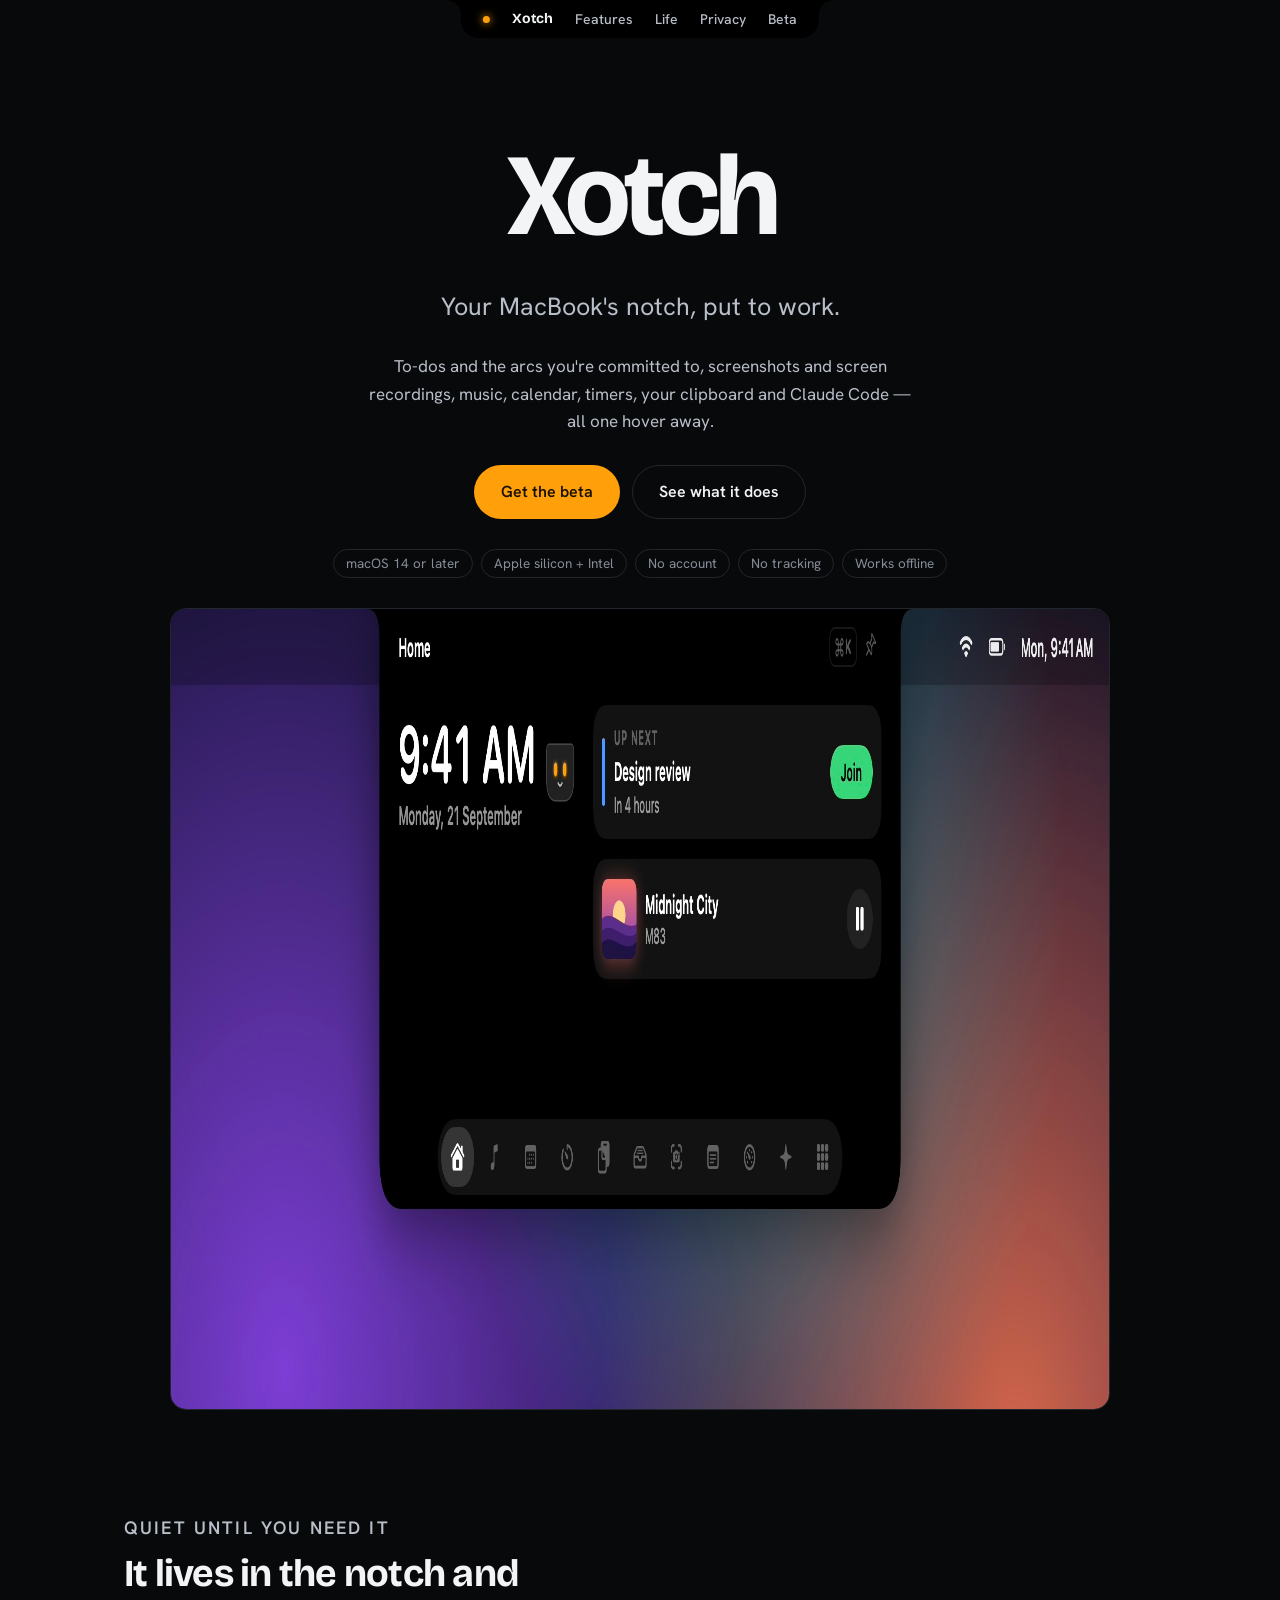
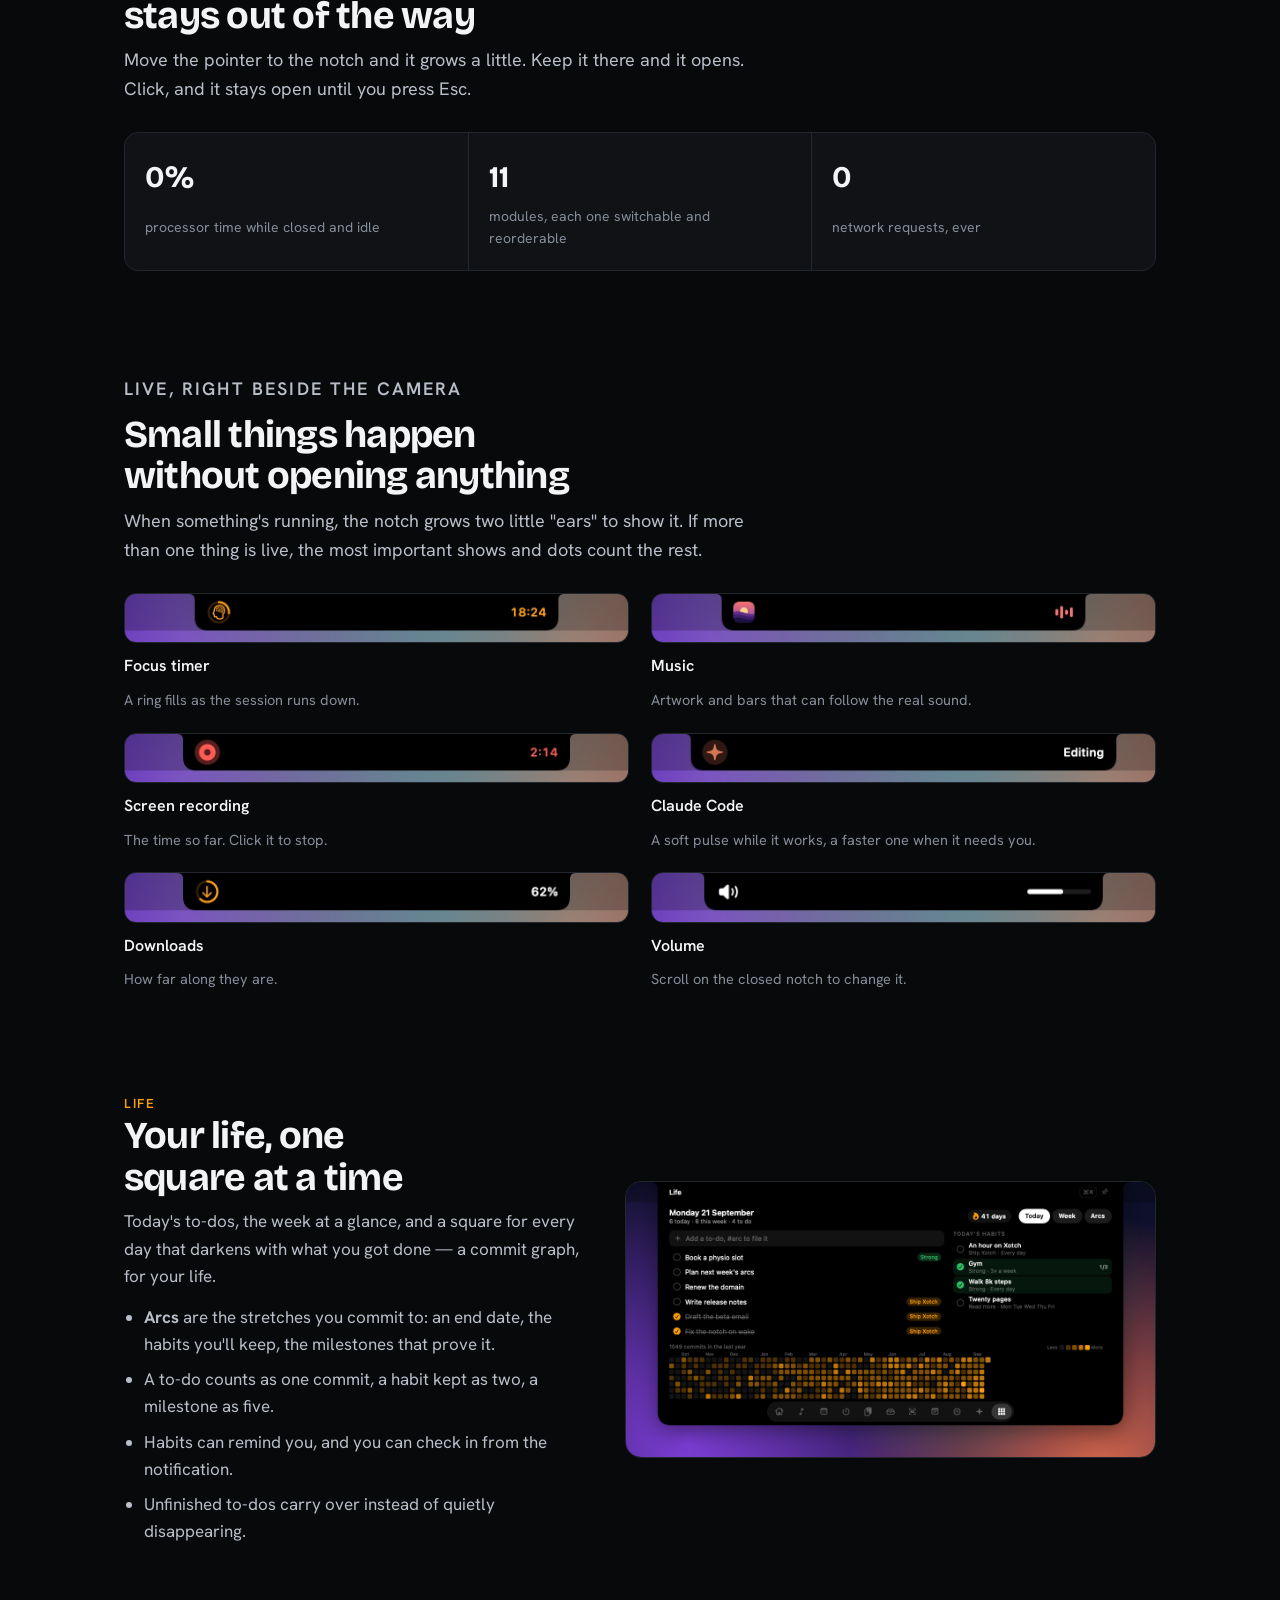
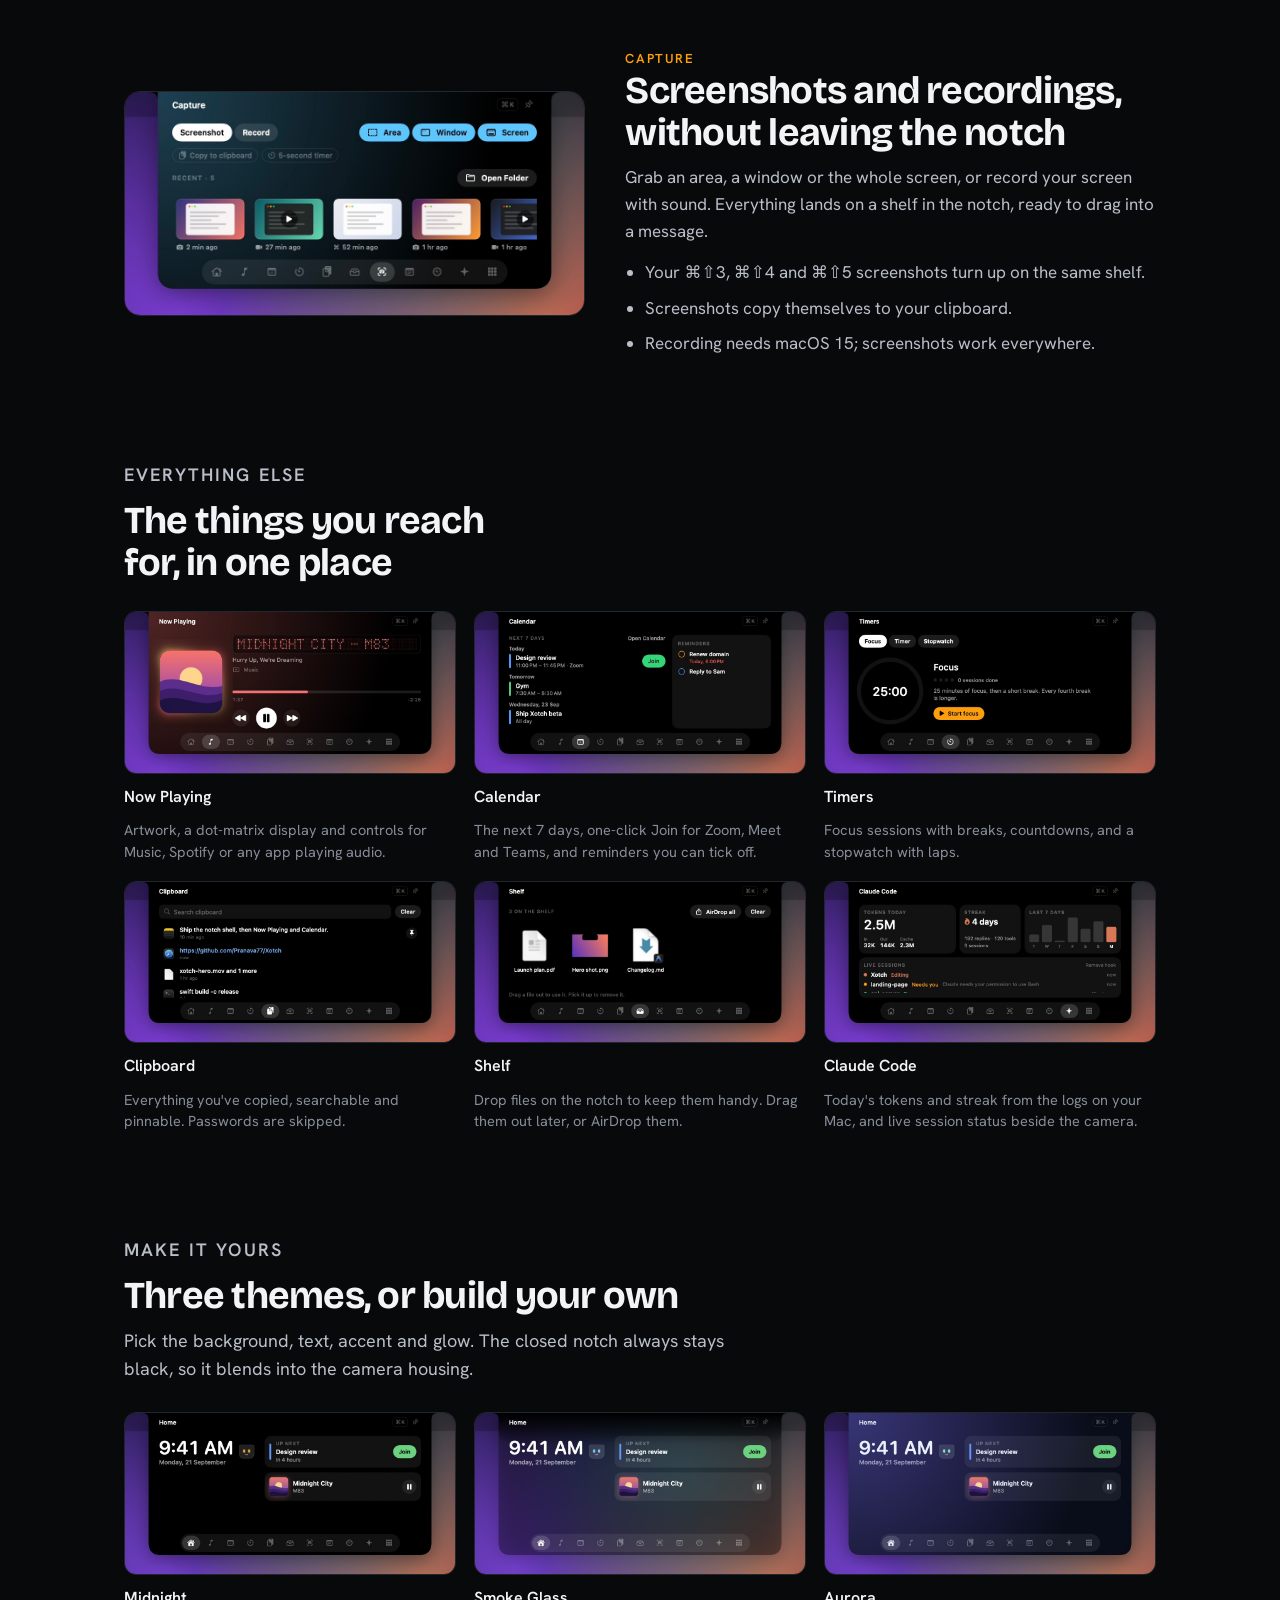
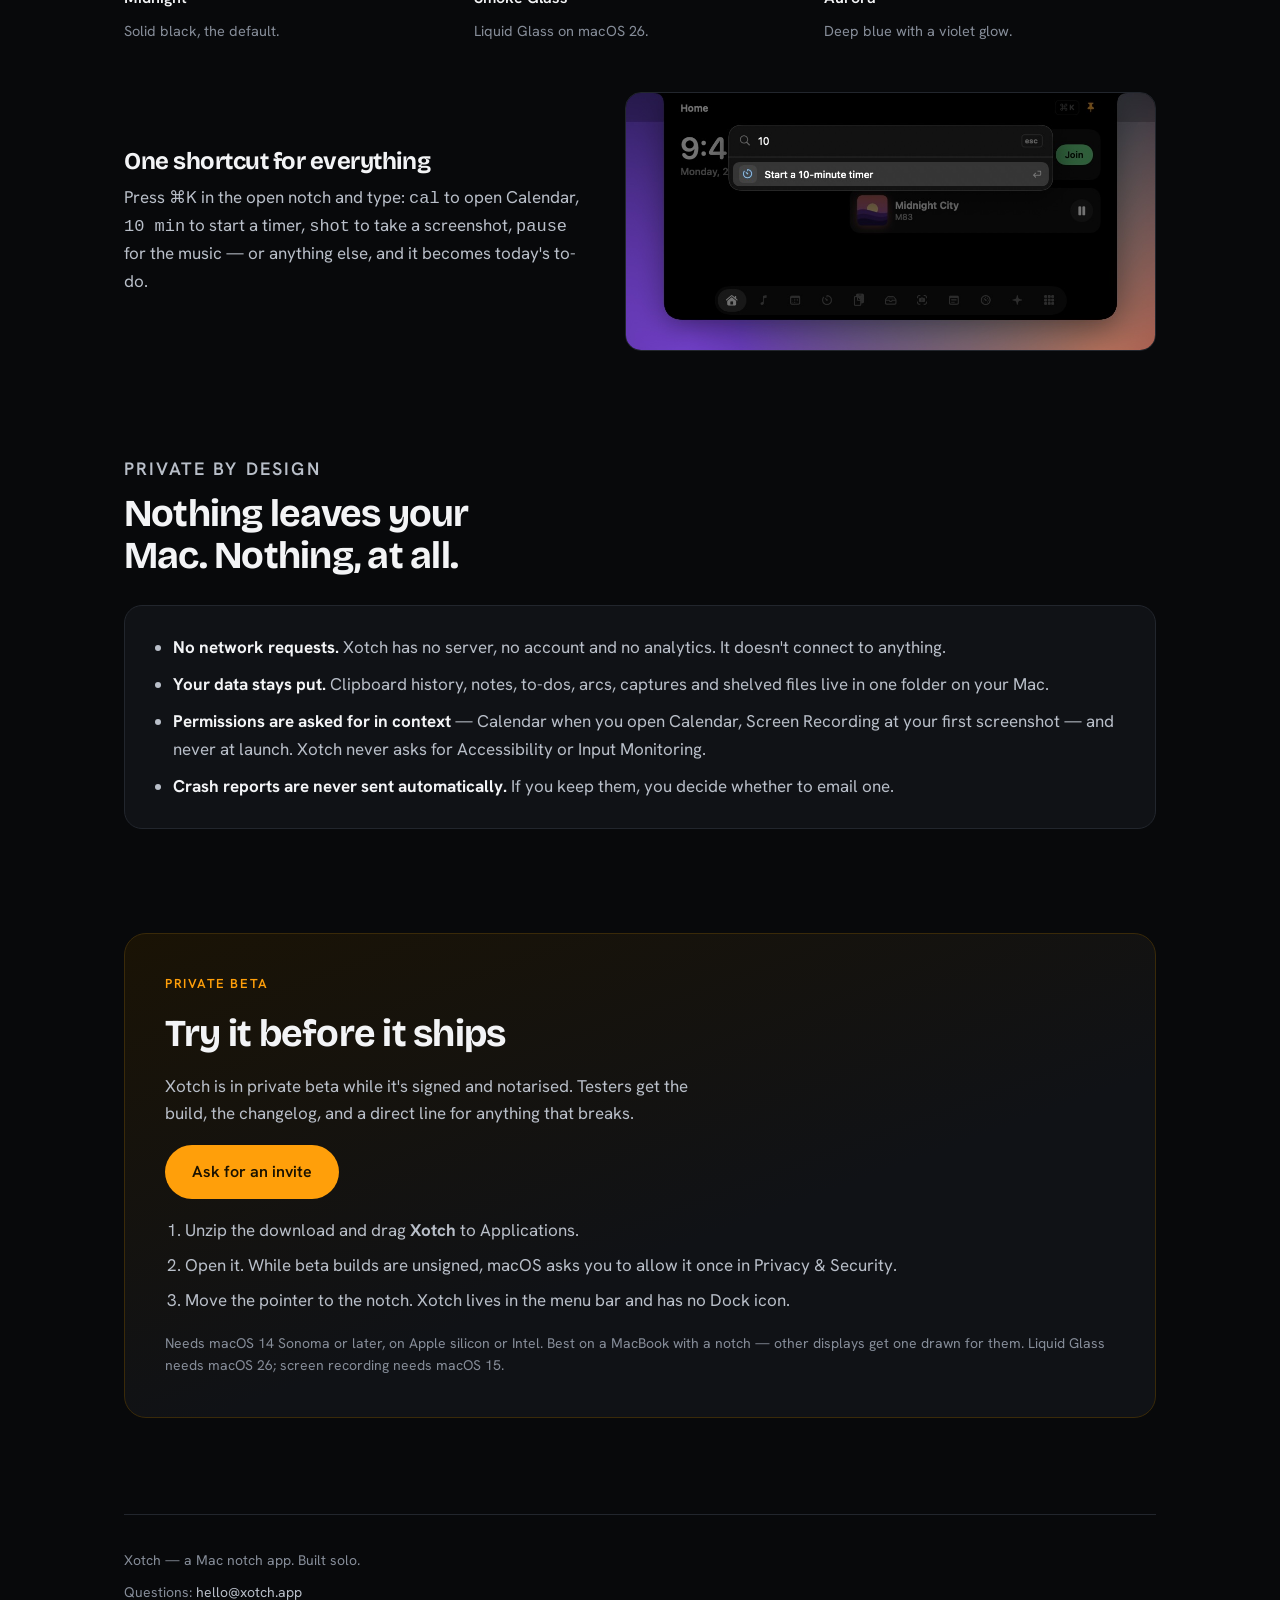
==== docs/index.html @ f41bea8f "Rename the app to Xotch, and add a DMG and a landing page Brim was always a codename. Everything mov" ====
<!doctype html>
<html lang="en">
<head>
<meta charset="utf-8">
<meta name="viewport" content="width=device-width,initial-scale=1,viewport-fit=cover">
<title>Xotch — your MacBook's notch, put to work</title>
<meta name="description" content="Your to-dos, music, calendar, timers, screenshots and Claude Code, all one hover away from the notch. No account, no tracking, no network calls.">
<meta property="og:title" content="Xotch — your MacBook's notch, put to work">
<meta property="og:description" content="To-dos and arcs, screenshots and recordings, music, calendar and Claude Code — one hover away.">
<meta property="og:image" content="images/hero.jpg">
<meta property="og:type" content="website">
<meta name="theme-color" content="#000000">
<link rel="icon" href="images/icon.png">
<link rel="preconnect" href="https://fonts.googleapis.com">
<link rel="preconnect" href="https://fonts.gstatic.com" crossorigin>
<link rel="stylesheet" href="https://fonts.googleapis.com/css2?family=Bricolage+Grotesque:opsz,wght@12..96,600;12..96,700&family=Hanken+Grotesk:wght@400;500;600&display=swap">
<style>
:root {
  color-scheme: dark;
  --ink: #F3F4F6;
  --ink-2: #B9BFC9;
  --muted: #868D99;
  --ground: #08090B;
  --surface: #101216;
  --raised: #171A1F;
  --line: #22262D;
  --accent: #FF9F0A;
  --accent-ink: #1A1200;
  --good: #30C26A;
  --display: "Bricolage Grotesque", "Avenir Next", system-ui, sans-serif;
  --body: "Hanken Grotesk", -apple-system, "Segoe UI", system-ui, sans-serif;
  --spring: cubic-bezier(.32, 1.28, .44, 1);
}
* { box-sizing: border-box; }
html { scroll-behavior: smooth; scroll-padding-top: 90px; }
body {
  margin: 0;
  background: var(--ground);
  color: var(--ink);
  font-family: var(--body);
  font-size: 17px;
  line-height: 1.6;
  -webkit-font-smoothing: antialiased;
}
img { max-width: 100%; display: block; }
a { color: var(--accent); text-underline-offset: 3px; }
h1, h2, h3 { font-family: var(--display); margin: 0; text-wrap: balance; letter-spacing: -.02em; line-height: 1.1; }
p { margin: 0; }
:focus-visible { outline: 2px solid var(--accent); outline-offset: 3px; border-radius: 6px; }

/* The notch, holding the navigation */
.notch {
  position: fixed;
  top: 0;
  left: 50%;
  transform: translateX(-50%);
  z-index: 40;
  display: flex;
  align-items: center;
  gap: 22px;
  height: 38px;
  padding: 0 22px;
  padding-top: env(safe-area-inset-top, 0px);
  background: #000;
  border-radius: 0 0 18px 18px;
  font-size: 14px;
  font-weight: 500;
}
.notch::before, .notch::after {
  content: "";
  position: absolute;
  top: env(safe-area-inset-top, 0px);
  width: 14px; height: 14px;
  pointer-events: none;
}
.notch::before { left: -14px; background: radial-gradient(circle at 0 100%, transparent 13.5px, #000 14px); }
.notch::after { right: -14px; background: radial-gradient(circle at 100% 100%, transparent 13.5px, #000 14px); }
.notch a { color: var(--ink-2); text-decoration: none; white-space: nowrap; }
.notch a:hover { color: var(--ink); }
.notch .name { font-family: var(--display); font-weight: 700; color: var(--ink); letter-spacing: -.01em; }
.notch .dot { width: 7px; height: 7px; border-radius: 50%; background: var(--accent); box-shadow: 0 0 9px var(--accent); }

.wrap { max-width: 1080px; margin: 0 auto; padding-inline: 24px; }
main { display: grid; gap: 104px; padding-block: 132px 96px; }
section { display: grid; gap: 28px; }
.head { display: grid; gap: 10px; max-width: 62ch; }
h2 { font-size: clamp(28px, 4vw, 38px); font-weight: 700; }
.head p { color: var(--ink-2); font-size: 18px; }
.kicker { font-size: 13px; font-weight: 600; letter-spacing: .12em; text-transform: uppercase; color: var(--accent); }

/* Hero */
.hero { display: grid; gap: 30px; justify-items: center; text-align: center; }
.hero h1 { font-size: clamp(56px, 11vw, 116px); font-weight: 700; letter-spacing: -.045em; }
.hero .lede { font-size: clamp(19px, 2.4vw, 25px); color: var(--ink-2); max-width: 30ch; line-height: 1.35; }
.badges { display: flex; flex-wrap: wrap; gap: 8px; justify-content: center; font-size: 13.5px; color: var(--muted); }
.badges span { border: 1px solid var(--line); border-radius: 999px; padding: 3px 12px; }
.cta { display: flex; flex-wrap: wrap; gap: 12px; justify-content: center; }
.button {
  display: inline-flex;
  align-items: center;
  gap: 8px;
  padding: 13px 26px;
  border-radius: 999px;
  font-weight: 600;
  font-size: 16px;
  text-decoration: none;
  border: 1px solid transparent;
  transition: transform .25s var(--spring), background .2s ease;
}
.button.primary { background: var(--accent); color: var(--accent-ink); }
.button.ghost { border-color: var(--line); color: var(--ink); }
.button:hover { transform: translateY(-2px); }
.button.ghost:hover { background: var(--surface); }
.shot { border-radius: 16px; overflow: hidden; border: 1px solid var(--line); background: var(--surface); }
.hero .shot { max-width: 940px; }

/* Grids */
.grid { display: grid; gap: 18px; grid-template-columns: repeat(auto-fit, minmax(270px, 1fr)); }
/* The ears are wide and shallow: give them room or they read as a line. */
.grid.wide { grid-template-columns: repeat(auto-fit, minmax(420px, 1fr)); gap: 22px; }
.card { display: grid; gap: 10px; align-content: start; }
.card .shot { border-radius: 12px; }
.card b { font-size: 16px; font-weight: 600; }
.card span { color: var(--muted); font-size: 14.5px; line-height: 1.5; }

/* Split sections */
.split { display: grid; grid-template-columns: minmax(0, 1fr) minmax(0, 1.15fr); gap: 40px; align-items: center; }
.split.flip > .shot { order: -1; }
.split ul { margin: 14px 0 0; padding-left: 20px; color: var(--ink-2); display: grid; gap: 8px; }

/* Numbers */
.stats { display: grid; grid-template-columns: repeat(auto-fit, minmax(190px, 1fr)); gap: 1px; background: var(--line); border: 1px solid var(--line); border-radius: 14px; overflow: hidden; }
.stats div { background: var(--surface); padding: 20px; display: grid; gap: 4px; }
.stats b { font-family: var(--display); font-size: 30px; font-weight: 700; }
.stats span { color: var(--muted); font-size: 14px; }

/* Privacy */
.promise { display: grid; gap: 14px; background: var(--surface); border: 1px solid var(--line); border-radius: 18px; padding: 28px; }
.promise ul { margin: 0; padding-left: 20px; display: grid; gap: 10px; color: var(--ink-2); }
.promise strong { color: var(--ink); }

/* Beta */
.beta { background: linear-gradient(160deg, #1A1305, var(--surface) 60%); border: 1px solid #3A2A09; border-radius: 22px; padding: 40px; display: grid; gap: 18px; justify-items: start; }
.beta ol { margin: 0; padding-left: 20px; color: var(--ink-2); display: grid; gap: 8px; }
.note { font-size: 14px; color: var(--muted); }

footer { border-top: 1px solid var(--line); padding-block: 34px 60px; color: var(--muted); font-size: 14px; display: grid; gap: 10px; }
footer a { color: var(--ink-2); }

@media (max-width: 860px) {
  .split, .split.flip { grid-template-columns: minmax(0, 1fr); }
  .split.flip > .shot { order: 0; }
  main { gap: 76px; padding-block: 108px 64px; }
  .notch { gap: 14px; padding: 0 16px; font-size: 13px; }
  .notch .hide-small { display: none; }
}
@media (prefers-reduced-motion: reduce) {
  html { scroll-behavior: auto; }
  * { transition-duration: .01ms !important; }
}
</style>
</head>
<body>

<nav class="notch" aria-label="Main">
  <span class="dot" aria-hidden="true"></span>
  <span class="name">Xotch</span>
  <a href="#features">Features</a>
  <a href="#life" class="hide-small">Life</a>
  <a href="#privacy" class="hide-small">Privacy</a>
  <a href="#beta">Beta</a>
</nav>

<div class="wrap">
<main>

  <section class="hero">
    <h1>Xotch</h1>
    <p class="lede">Your MacBook's notch, put to work.</p>
    <p style="color:var(--ink-2);max-width:56ch">To-dos and the arcs you're committed to, screenshots and screen recordings, music, calendar, timers, your clipboard and Claude Code — all one hover away.</p>
    <div class="cta">
      <a class="button primary" href="#beta">Get the beta</a>
      <a class="button ghost" href="#features">See what it does</a>
    </div>
    <div class="badges">
      <span>macOS 14 or later</span>
      <span>Apple silicon + Intel</span>
      <span>No account</span>
      <span>No tracking</span>
      <span>Works offline</span>
    </div>
    <div class="shot"><img src="images/hero.jpg" alt="The Xotch notch open at the top of a Mac screen, showing the time, the next meeting with a Join button, and the song playing" width="2160" height="800"></div>
  </section>

  <section id="quiet">
    <div class="head">
      <p class="kicker">Quiet until you need it</p>
      <h2>It lives in the notch and stays out of the way</h2>
      <p>Move the pointer to the notch and it grows a little. Keep it there and it opens. Click, and it stays open until you press Esc.</p>
    </div>
    <div class="stats">
      <div><b>0%</b><span>processor time while closed and idle</span></div>
      <div><b>11</b><span>modules, each one switchable and reorderable</span></div>
      <div><b>0</b><span>network requests, ever</span></div>
    </div>
  </section>

  <section id="live">
    <div class="head">
      <p class="kicker">Live, right beside the camera</p>
      <h2>Small things happen without opening anything</h2>
      <p>When something's running, the notch grows two little "ears" to show it. If more than one thing is live, the most important shows and dots count the rest.</p>
    </div>
    <div class="grid wide">
      <div class="card"><div class="shot"><img src="images/ears-timer.jpg" alt="A focus timer beside the notch, with a ring around its icon" loading="lazy"></div><b>Focus timer</b><span>A ring fills as the session runs down.</span></div>
      <div class="card"><div class="shot"><img src="images/ears-music.jpg" alt="Album art and music bars beside the notch" loading="lazy"></div><b>Music</b><span>Artwork and bars that can follow the real sound.</span></div>
      <div class="card"><div class="shot"><img src="images/ears-recording.jpg" alt="A red dot and elapsed time beside the notch while the screen records" loading="lazy"></div><b>Screen recording</b><span>The time so far. Click it to stop.</span></div>
      <div class="card"><div class="shot"><img src="images/ears-claude.jpg" alt="Claude Code status beside the notch, reading Editing" loading="lazy"></div><b>Claude Code</b><span>A soft pulse while it works, a faster one when it needs you.</span></div>
      <div class="card"><div class="shot"><img src="images/ears-download.jpg" alt="Download progress at 62 percent beside the notch" loading="lazy"></div><b>Downloads</b><span>How far along they are.</span></div>
      <div class="card"><div class="shot"><img src="images/ears-volume.jpg" alt="A volume bar beside the notch" loading="lazy"></div><b>Volume</b><span>Scroll on the closed notch to change it.</span></div>
    </div>
  </section>

  <section id="life" class="split">
    <div>
      <p class="kicker">Life</p>
      <h2>Your life, one square at a time</h2>
      <p style="color:var(--ink-2);margin-top:10px">Today's to-dos, the week at a glance, and a square for every day that darkens with what you got done — a commit graph, for your life.</p>
      <ul>
        <li><strong>Arcs</strong> are the stretches you commit to: an end date, the habits you'll keep, the milestones that prove it.</li>
        <li>A to-do counts as one commit, a habit kept as two, a milestone as five.</li>
        <li>Habits can remind you, and you can check in from the notification.</li>
        <li>Unfinished to-dos carry over instead of quietly disappearing.</li>
      </ul>
    </div>
    <div class="shot"><img src="images/module-life.jpg" alt="The Life module: today's to-dos, today's habits, and a year of squares" loading="lazy"></div>
  </section>

  <section id="capture" class="split flip">
    <div>
      <p class="kicker">Capture</p>
      <h2>Screenshots and recordings, without leaving the notch</h2>
      <p style="color:var(--ink-2);margin-top:10px">Grab an area, a window or the whole screen, or record your screen with sound. Everything lands on a shelf in the notch, ready to drag into a message.</p>
      <ul>
        <li>Your ⌘⇧3, ⌘⇧4 and ⌘⇧5 screenshots turn up on the same shelf.</li>
        <li>Screenshots copy themselves to your clipboard.</li>
        <li>Recording needs macOS 15; screenshots work everywhere.</li>
      </ul>
    </div>
    <div class="shot"><img src="images/module-capture.jpg" alt="The Capture module: buttons for area, window and screen, with recent captures below" loading="lazy"></div>
  </section>

  <section id="features">
    <div class="head">
      <p class="kicker">Everything else</p>
      <h2>The things you reach for, in one place</h2>
    </div>
    <div class="grid">
      <div class="card"><div class="shot"><img src="images/module-media.jpg" alt="Now Playing: album art, a dot-matrix track display and controls" loading="lazy"></div><b>Now Playing</b><span>Artwork, a dot-matrix display and controls for Music, Spotify or any app playing audio.</span></div>
      <div class="card"><div class="shot"><img src="images/module-calendar.jpg" alt="Calendar: the next few days with a Join button, and reminders" loading="lazy"></div><b>Calendar</b><span>The next 7 days, one-click Join for Zoom, Meet and Teams, and reminders you can tick off.</span></div>
      <div class="card"><div class="shot"><img src="images/module-timers.jpg" alt="Timers: a 25-minute focus session ready to start" loading="lazy"></div><b>Timers</b><span>Focus sessions with breaks, countdowns, and a stopwatch with laps.</span></div>
      <div class="card"><div class="shot"><img src="images/module-clipboard.jpg" alt="Clipboard: a searchable list of copied text, links and files" loading="lazy"></div><b>Clipboard</b><span>Everything you've copied, searchable and pinnable. Passwords are skipped.</span></div>
      <div class="card"><div class="shot"><img src="images/module-shelf.jpg" alt="Shelf: files waiting, with AirDrop and Clear buttons" loading="lazy"></div><b>Shelf</b><span>Drop files on the notch to keep them handy. Drag them out later, or AirDrop them.</span></div>
      <div class="card"><div class="shot"><img src="images/module-claude.jpg" alt="Claude Code: today's tokens, a streak, a 7-day chart and live sessions" loading="lazy"></div><b>Claude Code</b><span>Today's tokens and streak from the logs on your Mac, and live session status beside the camera.</span></div>
    </div>
  </section>

  <section id="yours">
    <div class="head">
      <p class="kicker">Make it yours</p>
      <h2>Three themes, or build your own</h2>
      <p>Pick the background, text, accent and glow. The closed notch always stays black, so it blends into the camera housing.</p>
    </div>
    <div class="grid">
      <div class="card"><div class="shot"><img src="images/theme-midnight.jpg" alt="The Midnight theme: a solid black notch" loading="lazy"></div><b>Midnight</b><span>Solid black, the default.</span></div>
      <div class="card"><div class="shot"><img src="images/theme-smoke.jpg" alt="The Smoke Glass theme: a frosted notch showing a blur of the wallpaper" loading="lazy"></div><b>Smoke Glass</b><span>Liquid Glass on macOS 26.</span></div>
      <div class="card"><div class="shot"><img src="images/theme-aurora.jpg" alt="The Aurora theme: a deep blue notch with a violet glow" loading="lazy"></div><b>Aurora</b><span>Deep blue with a violet glow.</span></div>
    </div>
    <div class="split" style="margin-top:22px">
      <div>
        <h3 style="font-size:24px">One shortcut for everything</h3>
        <p style="color:var(--ink-2);margin-top:10px">Press ⌘K in the open notch and type: <code>cal</code> to open Calendar, <code>10 min</code> to start a timer, <code>shot</code> to take a screenshot, <code>pause</code> for the music — or anything else, and it becomes today's to-do.</p>
      </div>
      <div class="shot"><img src="images/palette.jpg" alt="The command palette over the open notch" loading="lazy"></div>
    </div>
  </section>

  <section id="privacy">
    <div class="head">
      <p class="kicker">Private by design</p>
      <h2>Nothing leaves your Mac. Nothing, at all.</h2>
    </div>
    <div class="promise">
      <ul>
        <li><strong>No network requests.</strong> Xotch has no server, no account and no analytics. It doesn't connect to anything.</li>
        <li><strong>Your data stays put.</strong> Clipboard history, notes, to-dos, arcs, captures and shelved files live in one folder on your Mac.</li>
        <li><strong>Permissions are asked for in context</strong> — Calendar when you open Calendar, Screen Recording at your first screenshot — and never at launch. Xotch never asks for Accessibility or Input Monitoring.</li>
        <li><strong>Crash reports are never sent automatically.</strong> If you keep them, you decide whether to email one.</li>
      </ul>
    </div>
  </section>

  <section id="beta">
    <div class="beta">
      <p class="kicker">Private beta</p>
      <h2>Try it before it ships</h2>
      <p style="color:var(--ink-2);max-width:54ch">Xotch is in private beta while it's signed and notarised. Testers get the build, the changelog, and a direct line for anything that breaks.</p>
      <!-- Set this to your own address (or swap in a form service) before publishing. -->
      <a class="button primary" href="mailto:hello@xotch.app?subject=Xotch%20beta">Ask for an invite</a>
      <ol>
        <li>Unzip the download and drag <strong>Xotch</strong> to Applications.</li>
        <li>Open it. While beta builds are unsigned, macOS asks you to allow it once in Privacy &amp; Security.</li>
        <li>Move the pointer to the notch. Xotch lives in the menu bar and has no Dock icon.</li>
      </ol>
      <p class="note">Needs macOS 14 Sonoma or later, on Apple silicon or Intel. Best on a MacBook with a notch — other displays get one drawn for them. Liquid Glass needs macOS 26; screen recording needs macOS 15.</p>
    </div>
  </section>

</main>

<footer>
  <div>Xotch — a Mac notch app. Built solo.</div>
  <div>Questions: <a href="mailto:hello@xotch.app">hello@xotch.app</a></div>
</footer>
</div>

</body>
</html>
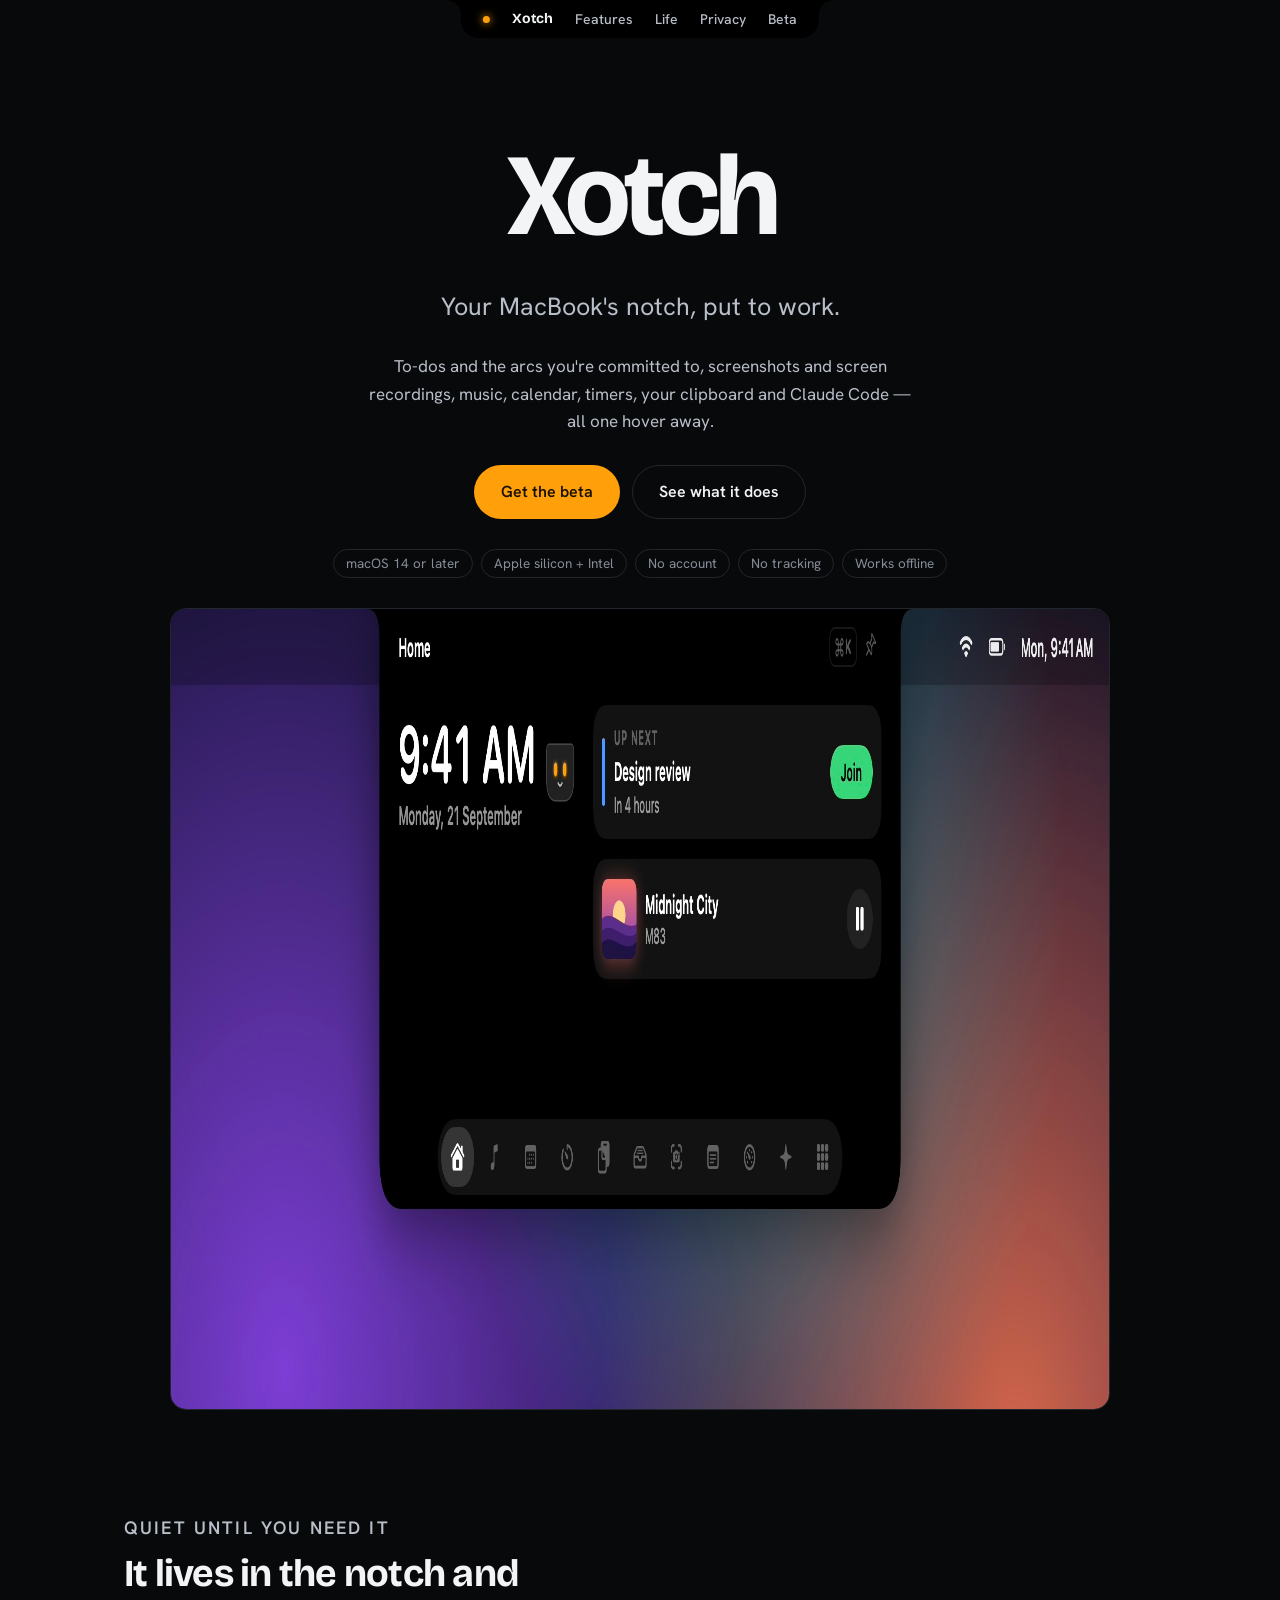
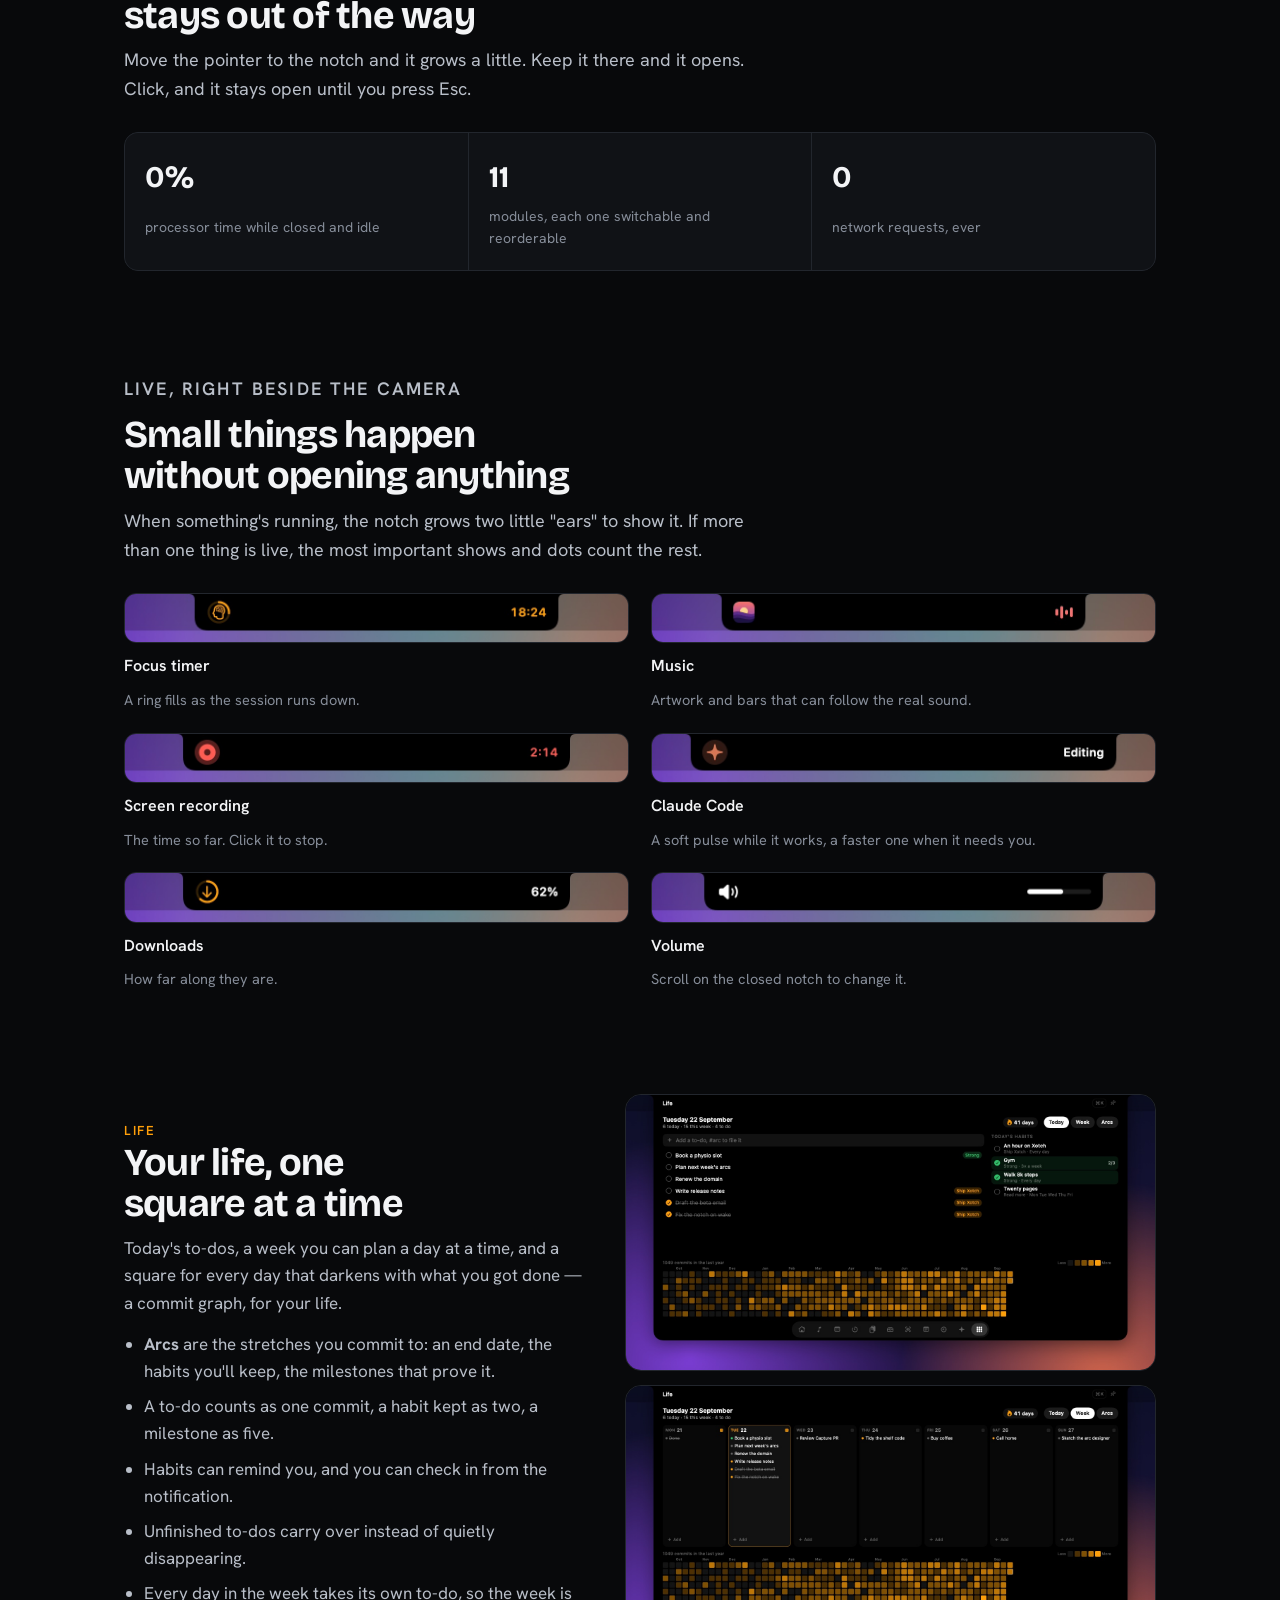
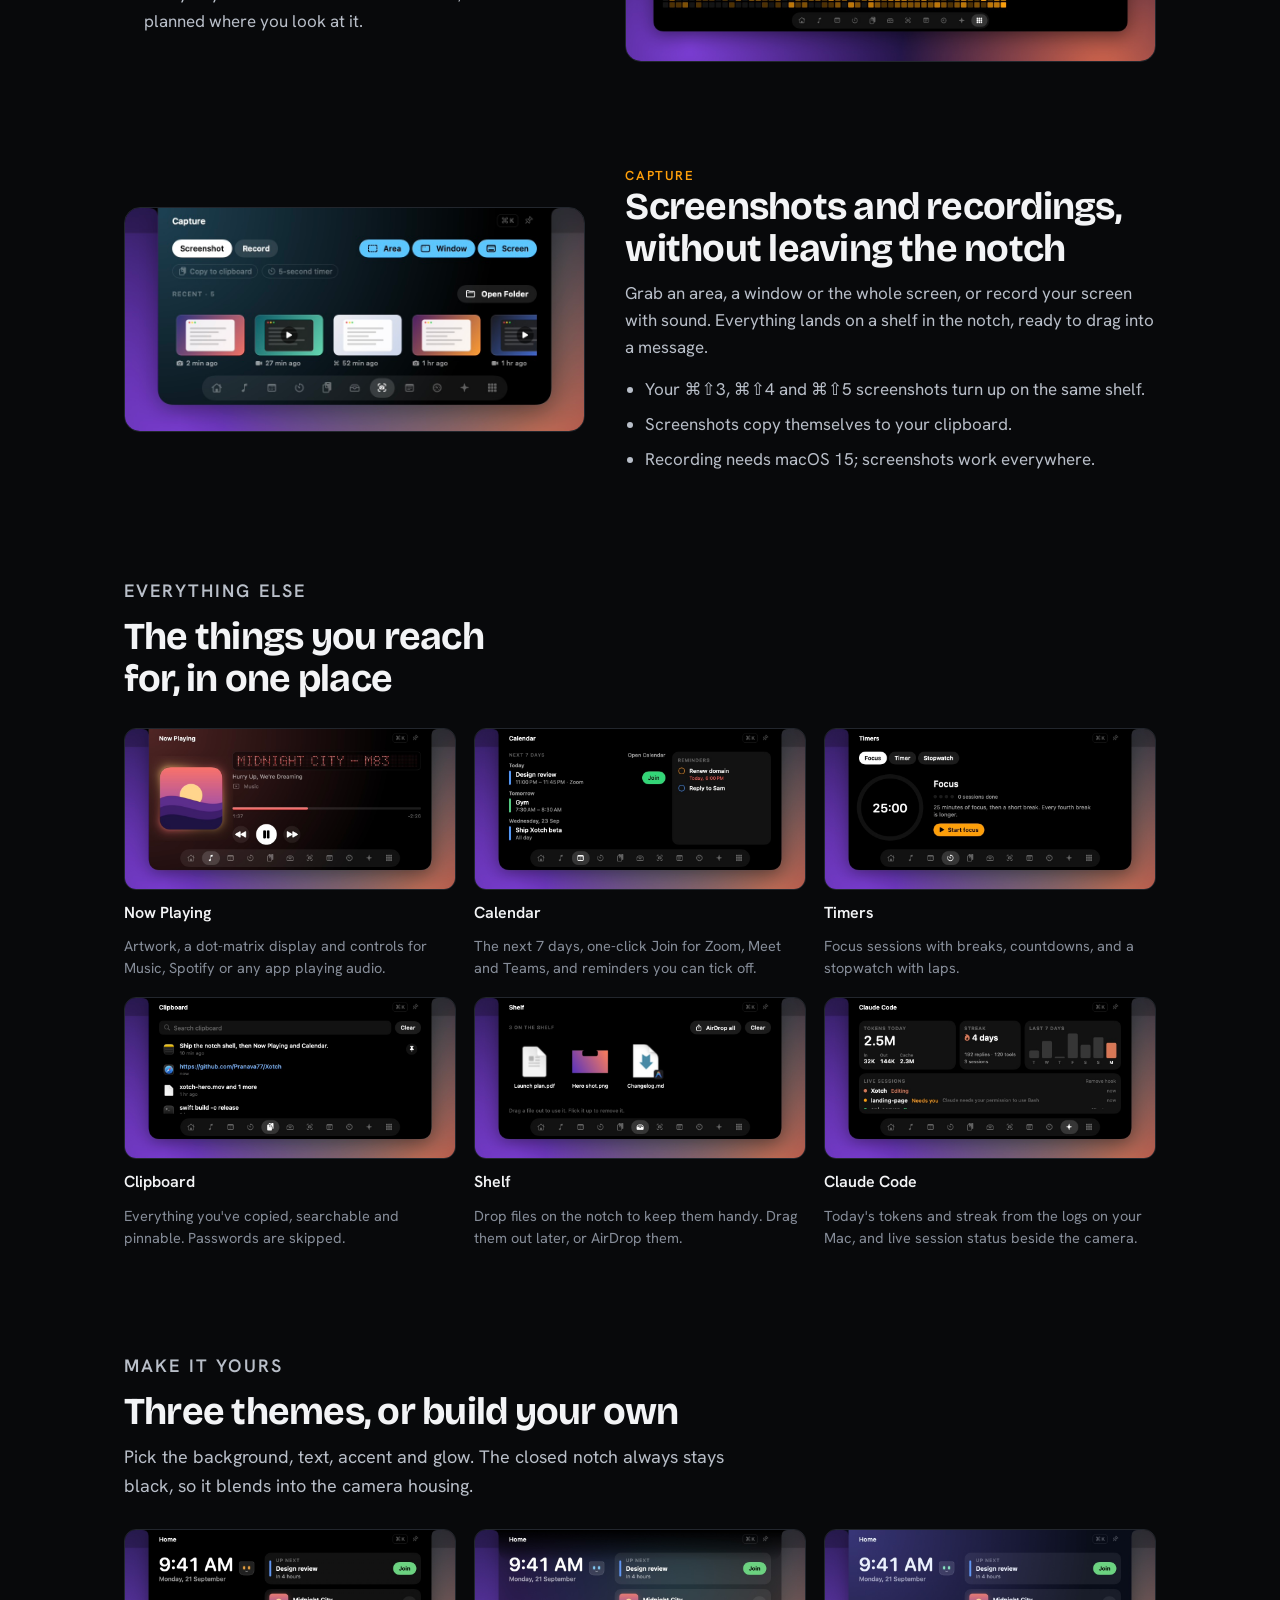
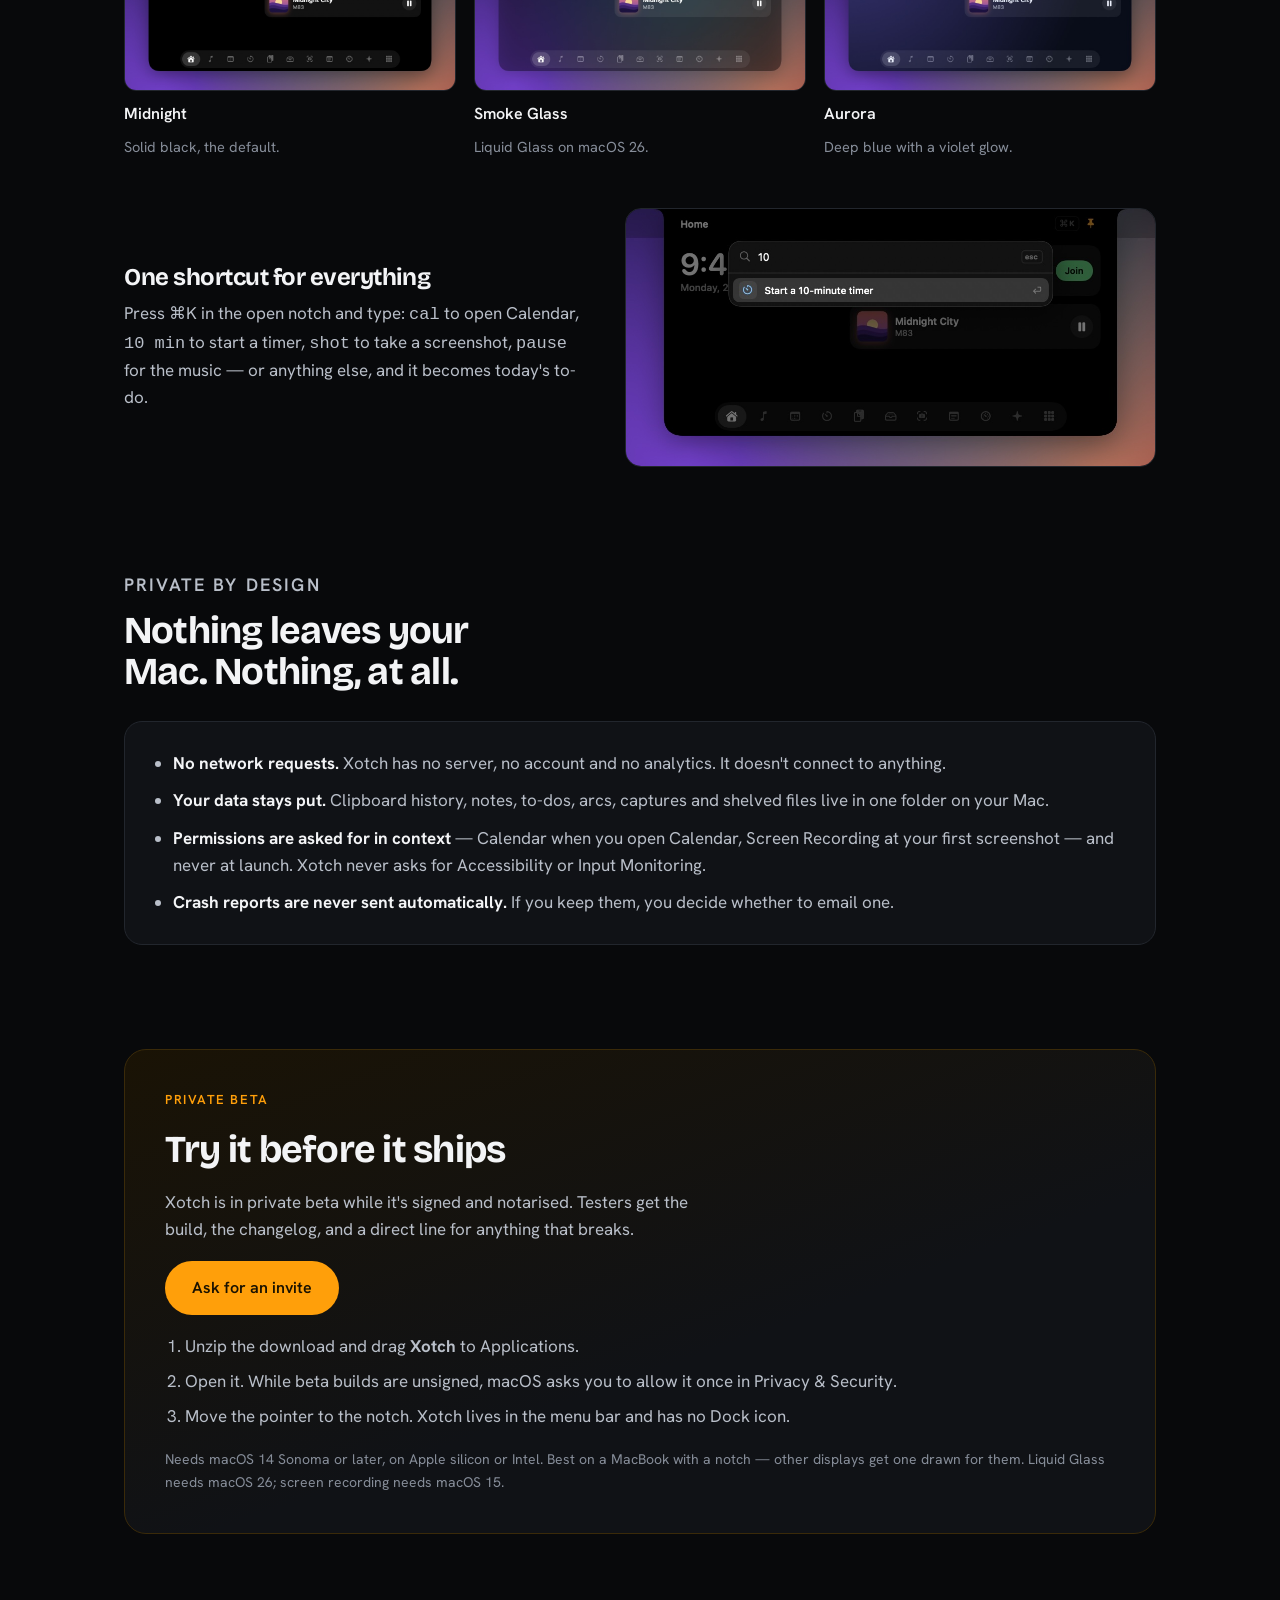
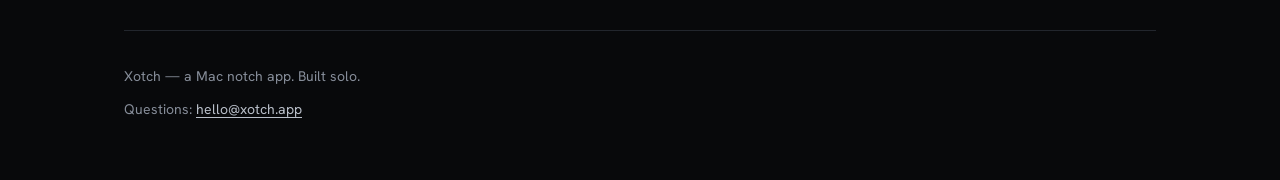
==== commit ed764972: "Show the week, and answer "I don't have a notch" The Life screenshot was rendered at the old 880x460" ====
--- a/docs/index.html
+++ b/docs/index.html
@@ -225,15 +225,19 @@
     <div>
       <p class="kicker">Life</p>
       <h2>Your life, one square at a time</h2>
-      <p style="color:var(--ink-2);margin-top:10px">Today's to-dos, the week at a glance, and a square for every day that darkens with what you got done — a commit graph, for your life.</p>
+      <p style="color:var(--ink-2);margin-top:10px">Today's to-dos, a week you can plan a day at a time, and a square for every day that darkens with what you got done — a commit graph, for your life.</p>
       <ul>
         <li><strong>Arcs</strong> are the stretches you commit to: an end date, the habits you'll keep, the milestones that prove it.</li>
         <li>A to-do counts as one commit, a habit kept as two, a milestone as five.</li>
         <li>Habits can remind you, and you can check in from the notification.</li>
         <li>Unfinished to-dos carry over instead of quietly disappearing.</li>
+        <li>Every day in the week takes its own to-do, so the week is planned where you look at it.</li>
       </ul>
     </div>
-    <div class="shot"><img src="images/module-life.jpg" alt="The Life module: today's to-dos, today's habits, and a year of squares" loading="lazy"></div>
+    <div style="display:grid;gap:14px">
+      <div class="shot"><img src="images/module-life.jpg" alt="The Life module: today's to-dos, today's habits, and a year of squares" loading="lazy"></div>
+      <div class="shot"><img src="images/module-life-week.jpg" alt="Life's week: seven day columns, each with its own to-dos and an Add field" loading="lazy"></div>
+    </div>
   </section>
 
   <section id="capture" class="split flip">
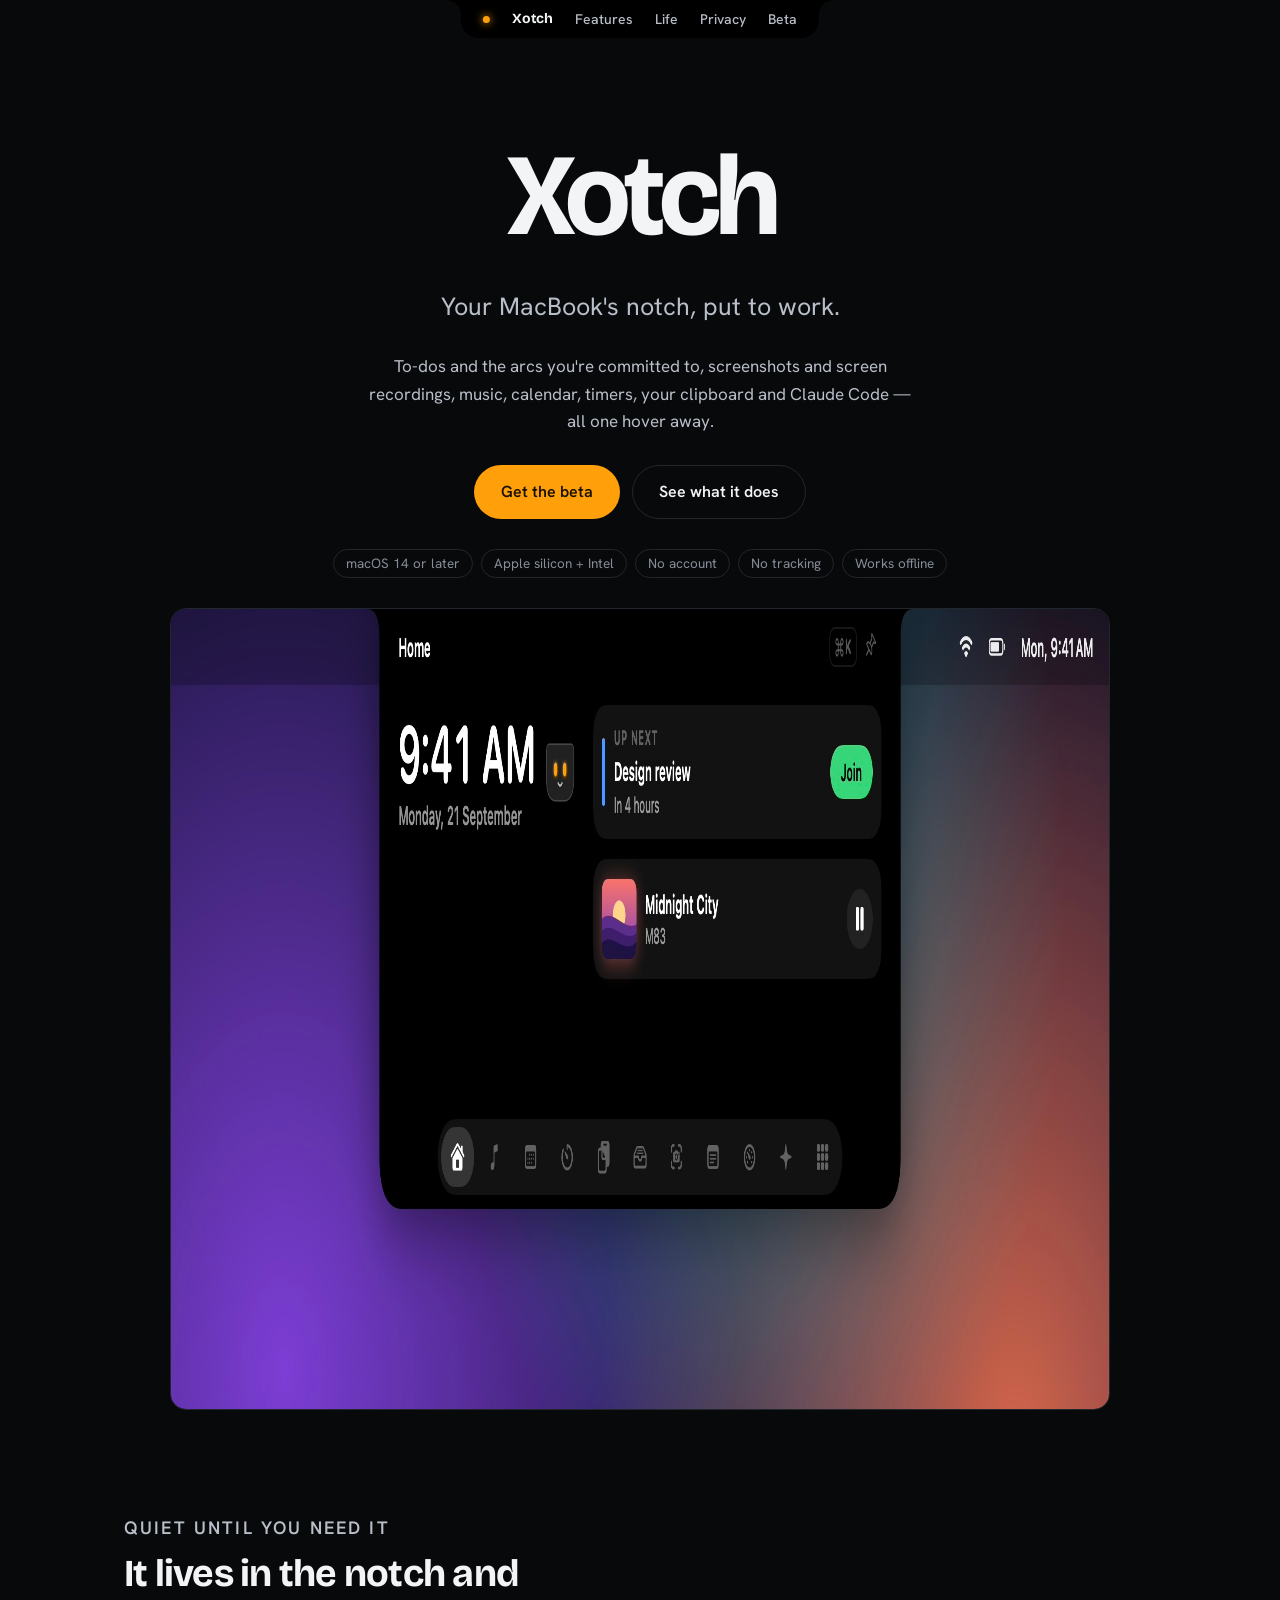
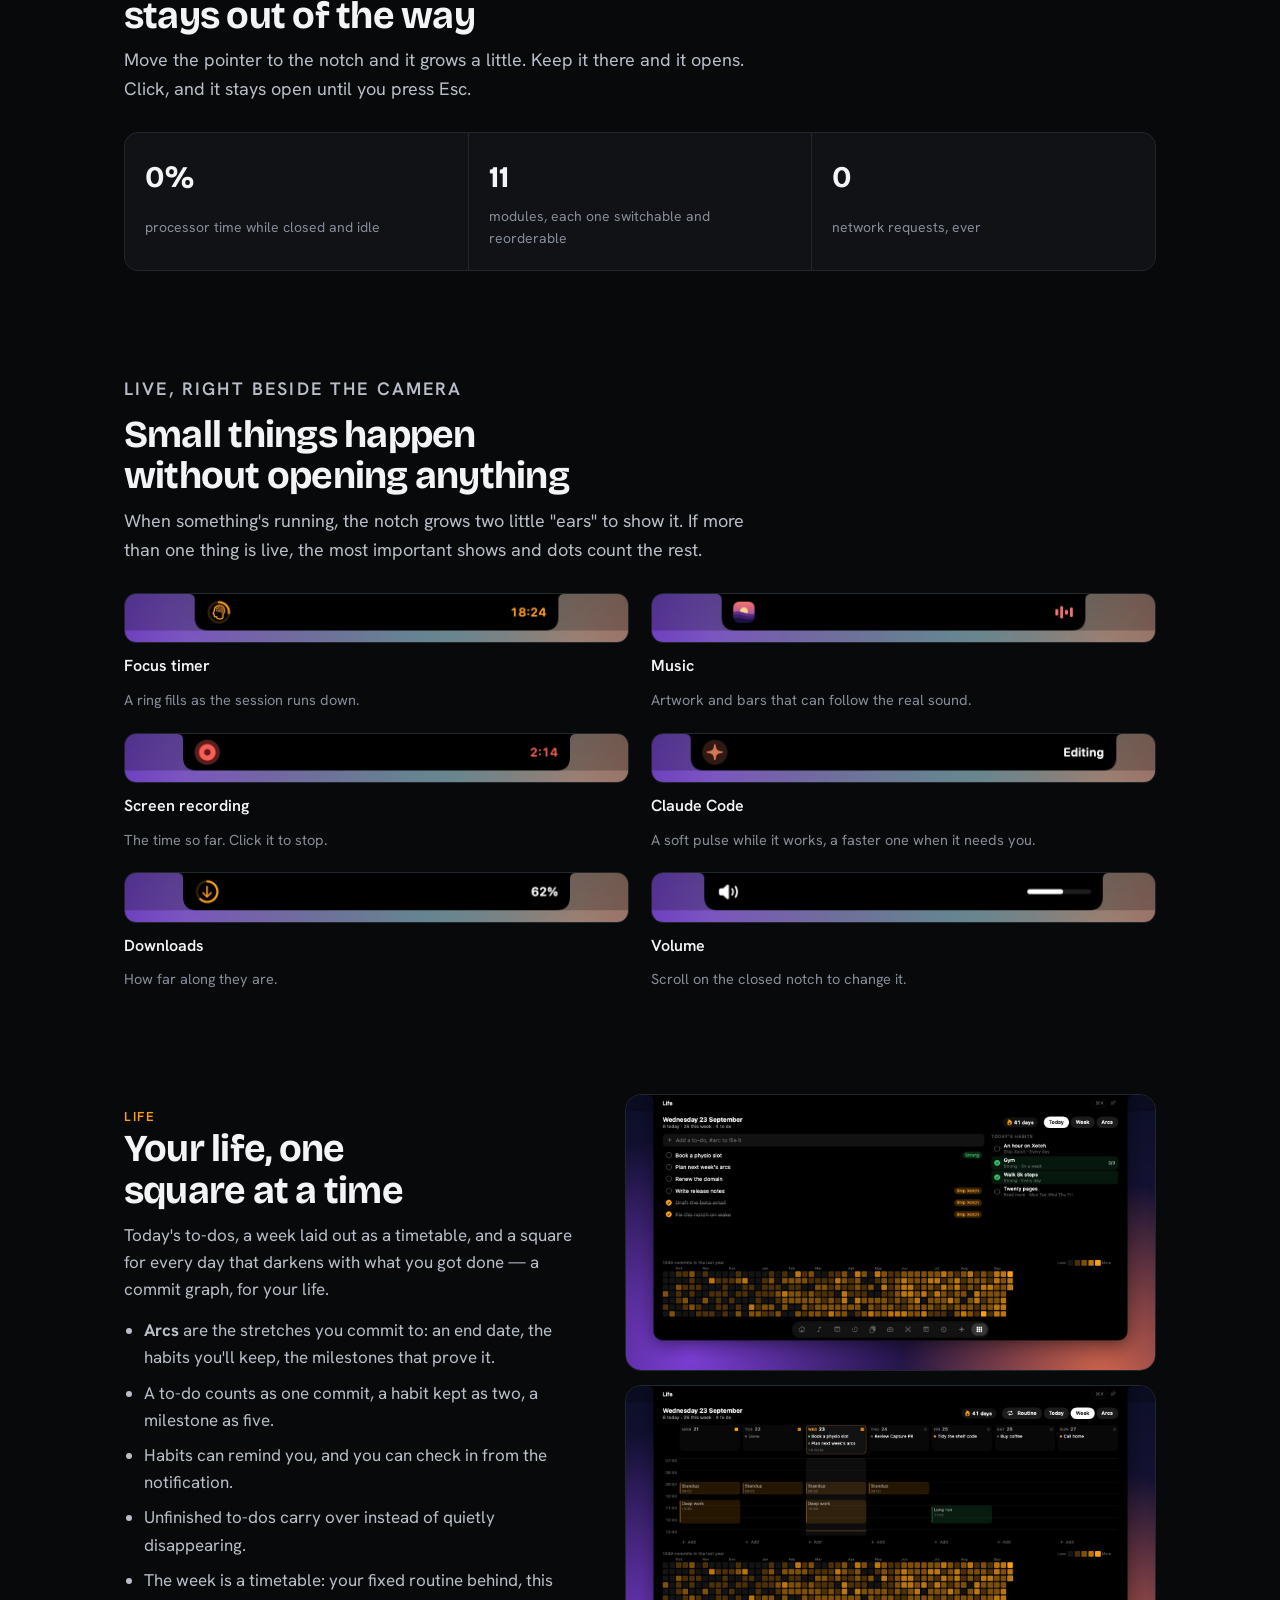
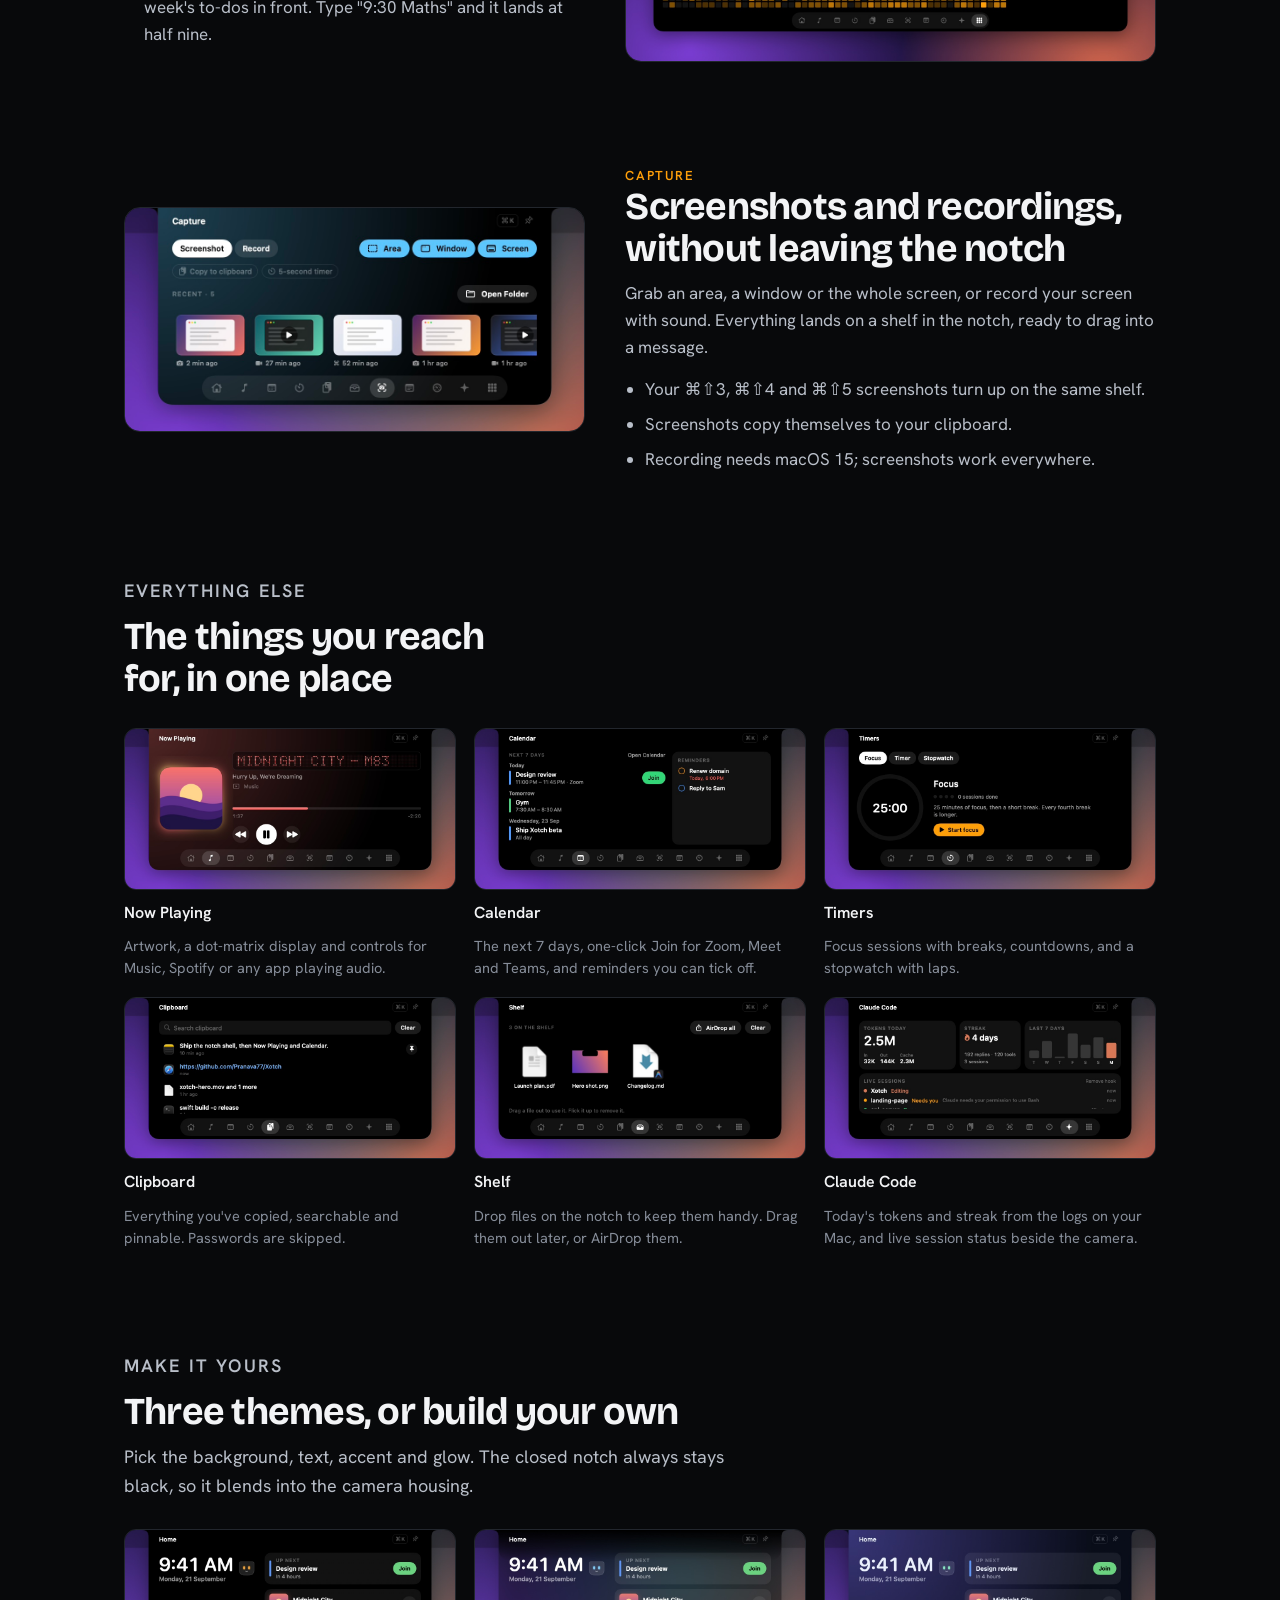
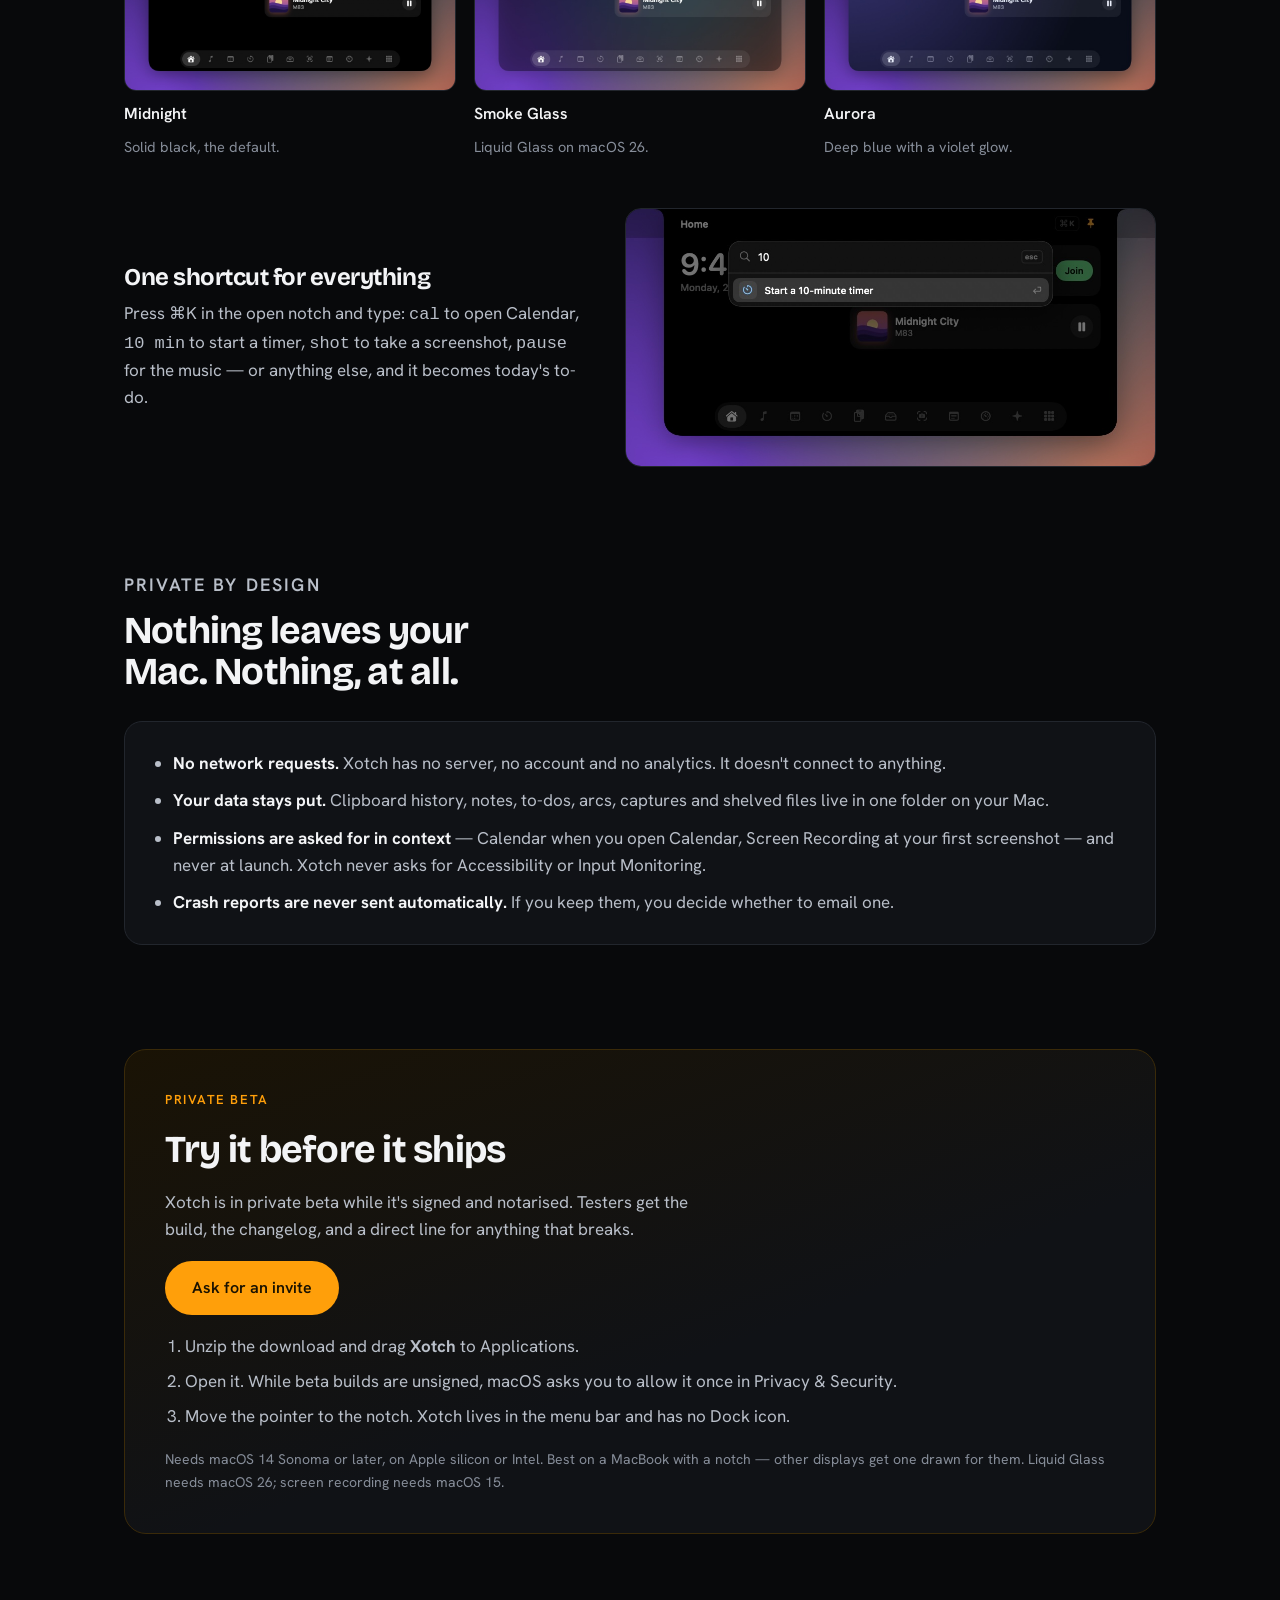
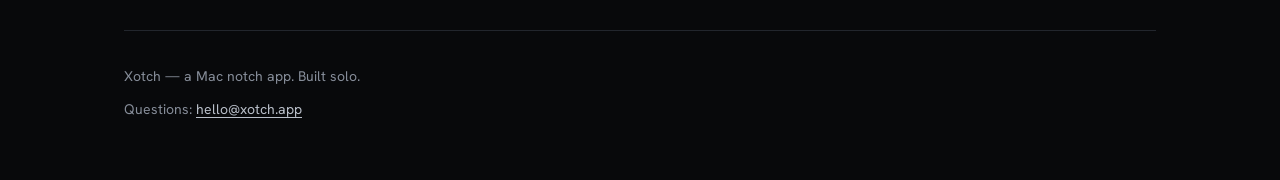
==== commit 85c64fd3: "Make the week a timetable The week was seven columns of to-dos in no order. It's now a grid: hours d" ====
--- a/docs/index.html
+++ b/docs/index.html
@@ -225,18 +225,18 @@
     <div>
       <p class="kicker">Life</p>
       <h2>Your life, one square at a time</h2>
-      <p style="color:var(--ink-2);margin-top:10px">Today's to-dos, a week you can plan a day at a time, and a square for every day that darkens with what you got done — a commit graph, for your life.</p>
+      <p style="color:var(--ink-2);margin-top:10px">Today's to-dos, a week laid out as a timetable, and a square for every day that darkens with what you got done — a commit graph, for your life.</p>
       <ul>
         <li><strong>Arcs</strong> are the stretches you commit to: an end date, the habits you'll keep, the milestones that prove it.</li>
         <li>A to-do counts as one commit, a habit kept as two, a milestone as five.</li>
         <li>Habits can remind you, and you can check in from the notification.</li>
         <li>Unfinished to-dos carry over instead of quietly disappearing.</li>
-        <li>Every day in the week takes its own to-do, so the week is planned where you look at it.</li>
+        <li>The week is a timetable: your fixed routine behind, this week's to-dos in front. Type "9:30 Maths" and it lands at half nine.</li>
       </ul>
     </div>
     <div style="display:grid;gap:14px">
       <div class="shot"><img src="images/module-life.jpg" alt="The Life module: today's to-dos, today's habits, and a year of squares" loading="lazy"></div>
-      <div class="shot"><img src="images/module-life-week.jpg" alt="Life's week: seven day columns, each with its own to-dos and an Add field" loading="lazy"></div>
+      <div class="shot"><img src="images/module-life-week.jpg" alt="Life's week as a timetable: hours down the side, the routine in place, today marked" loading="lazy"></div>
     </div>
   </section>
 
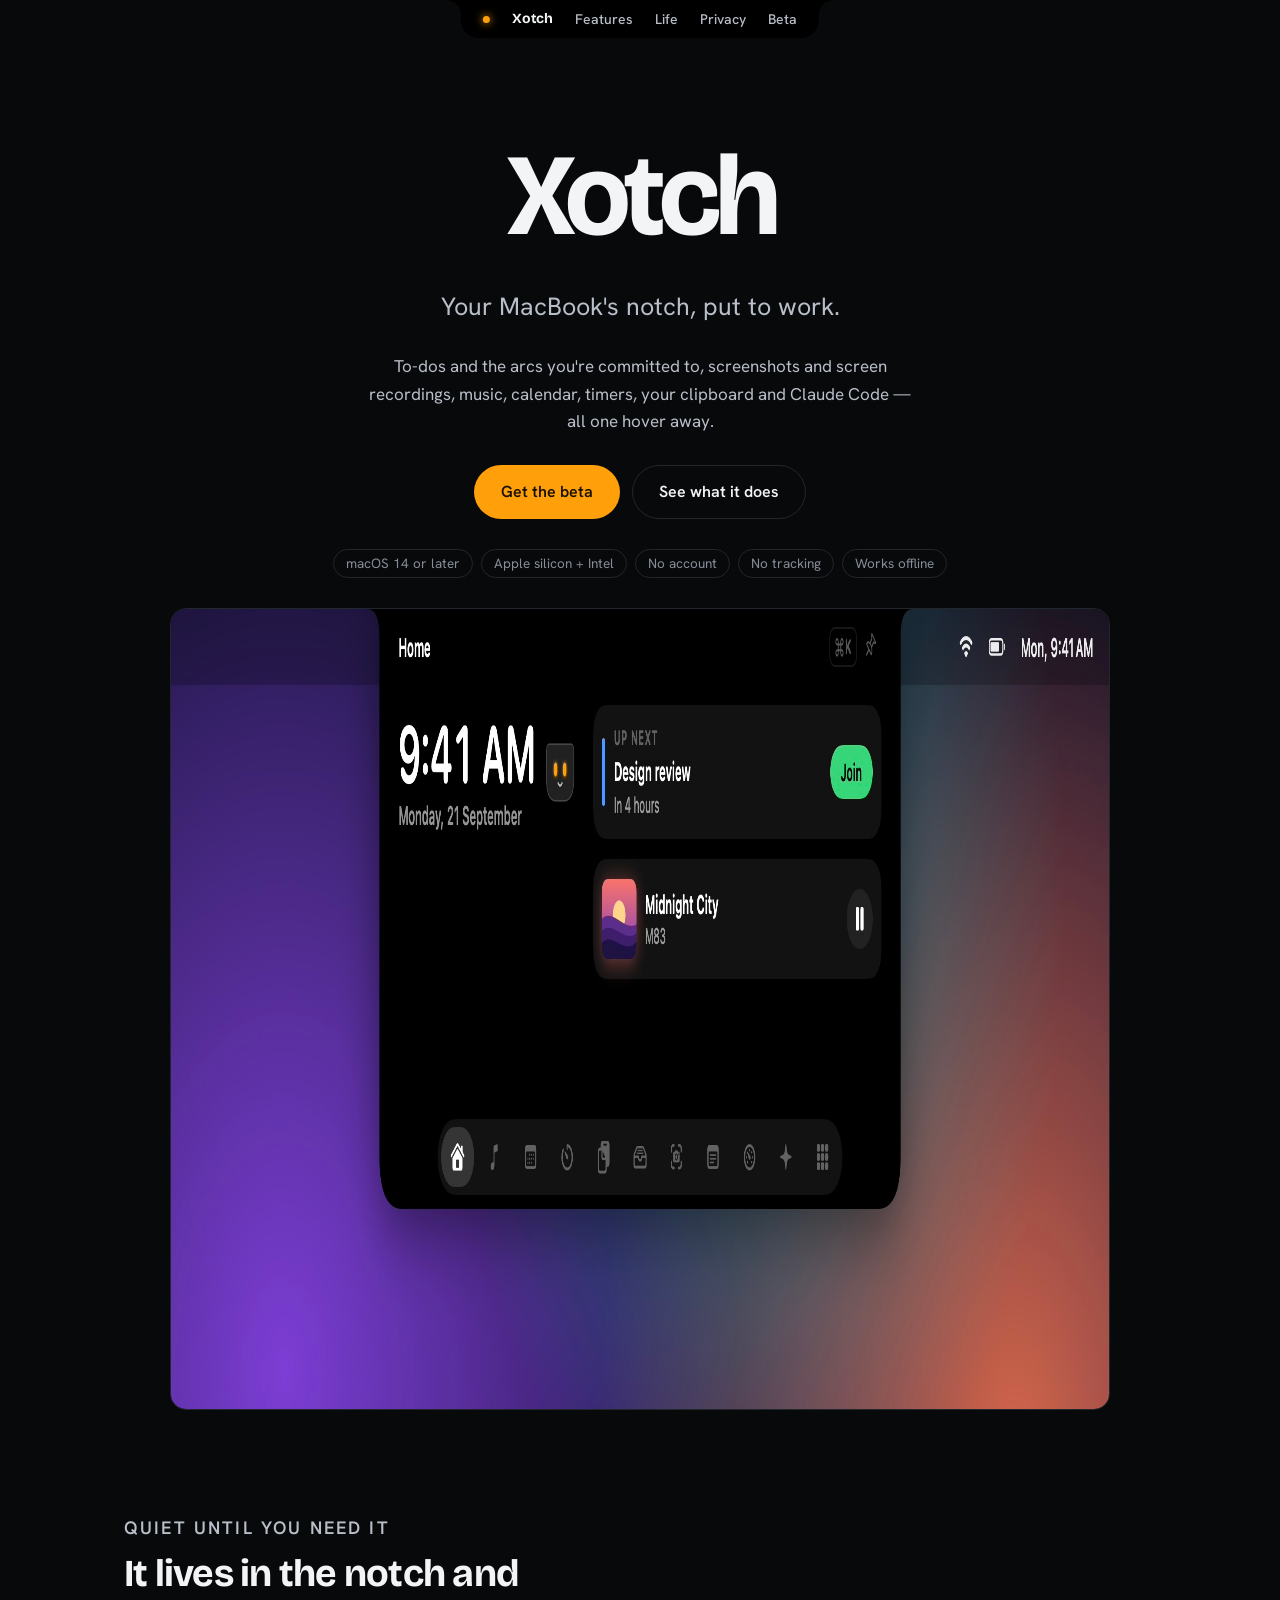
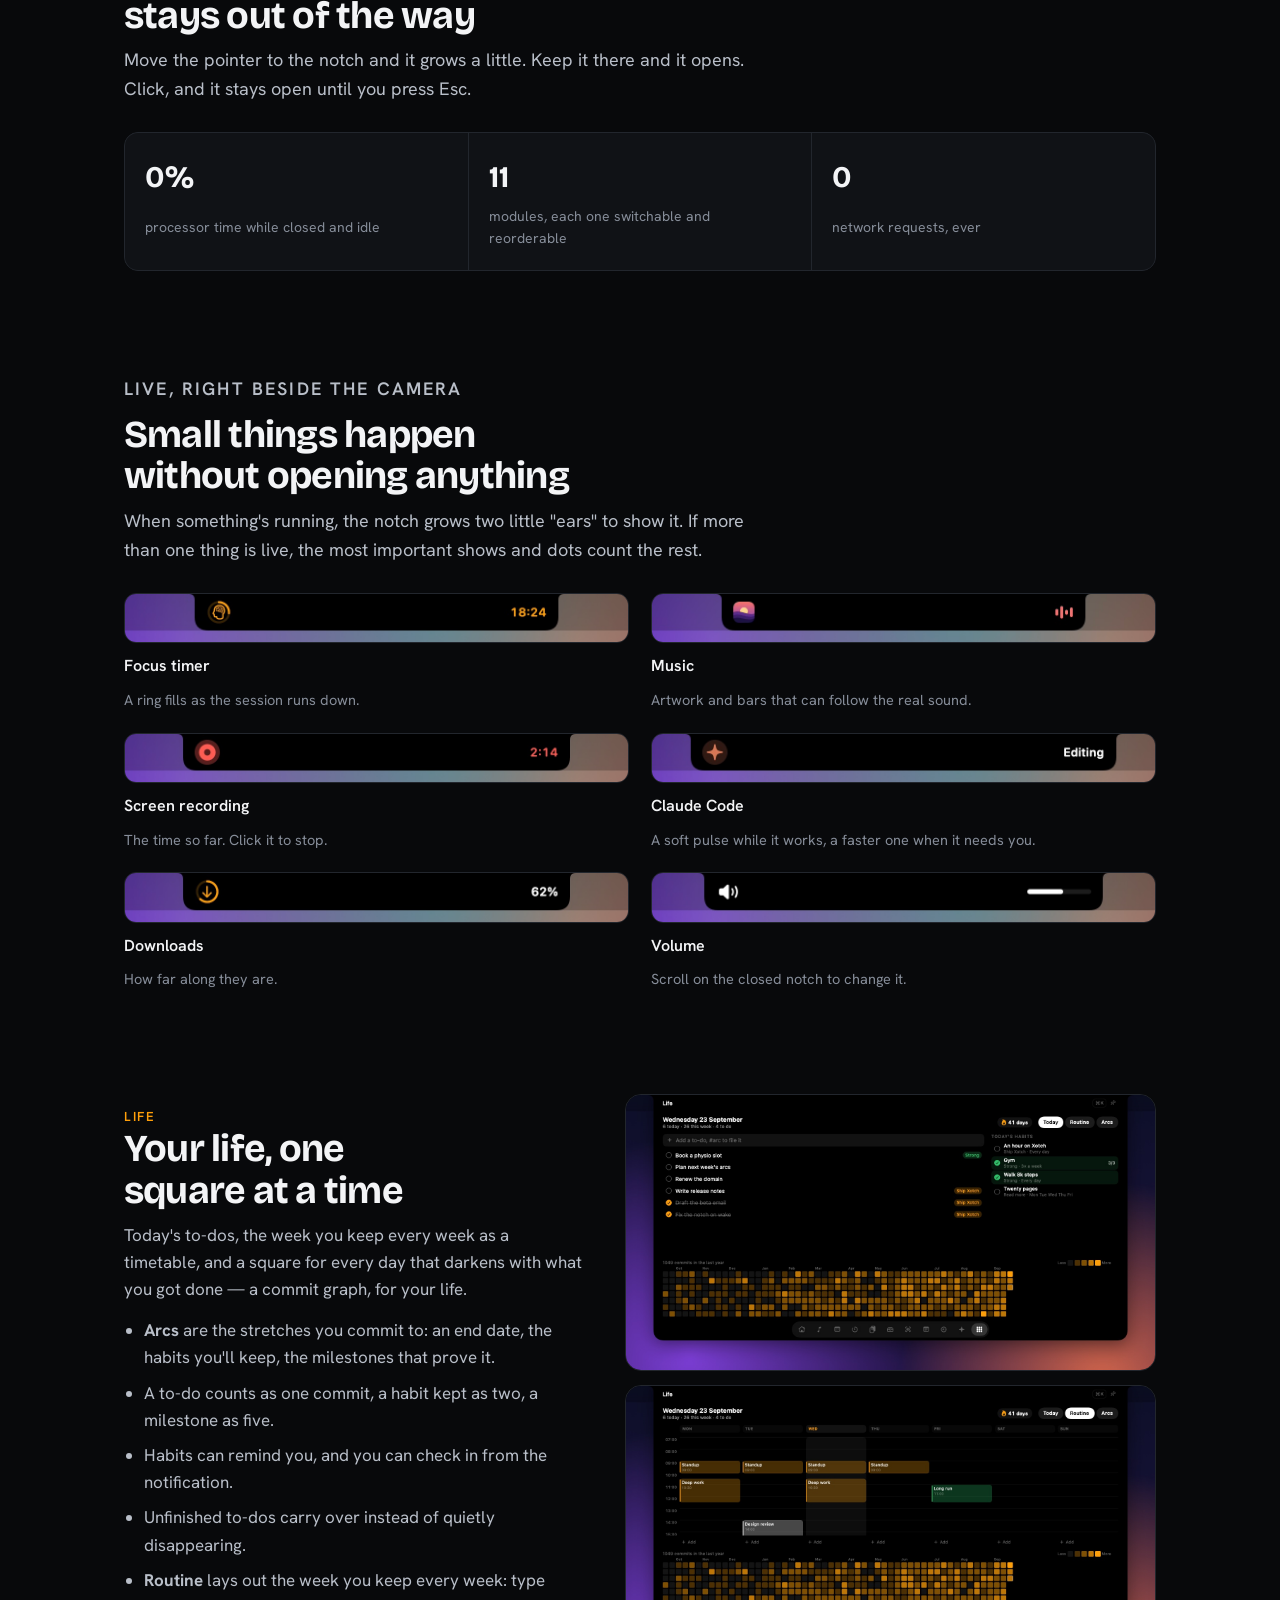
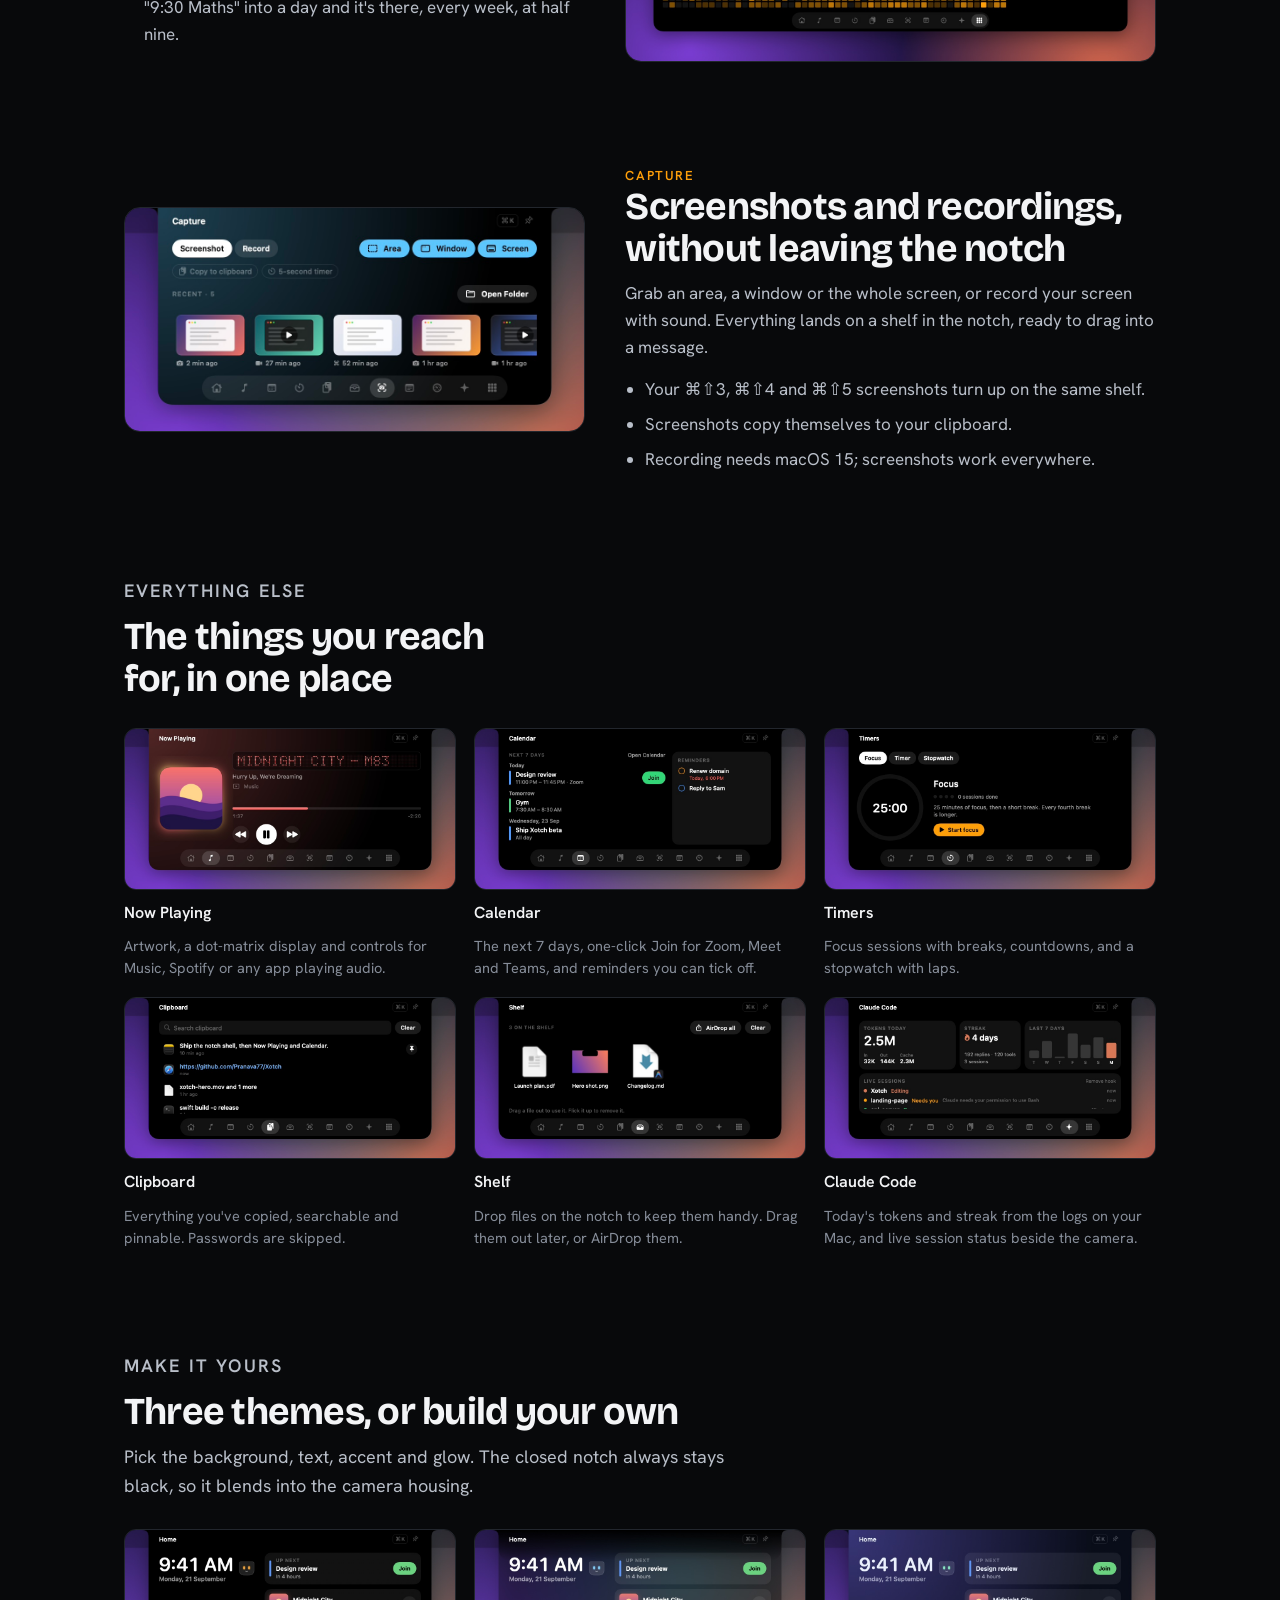
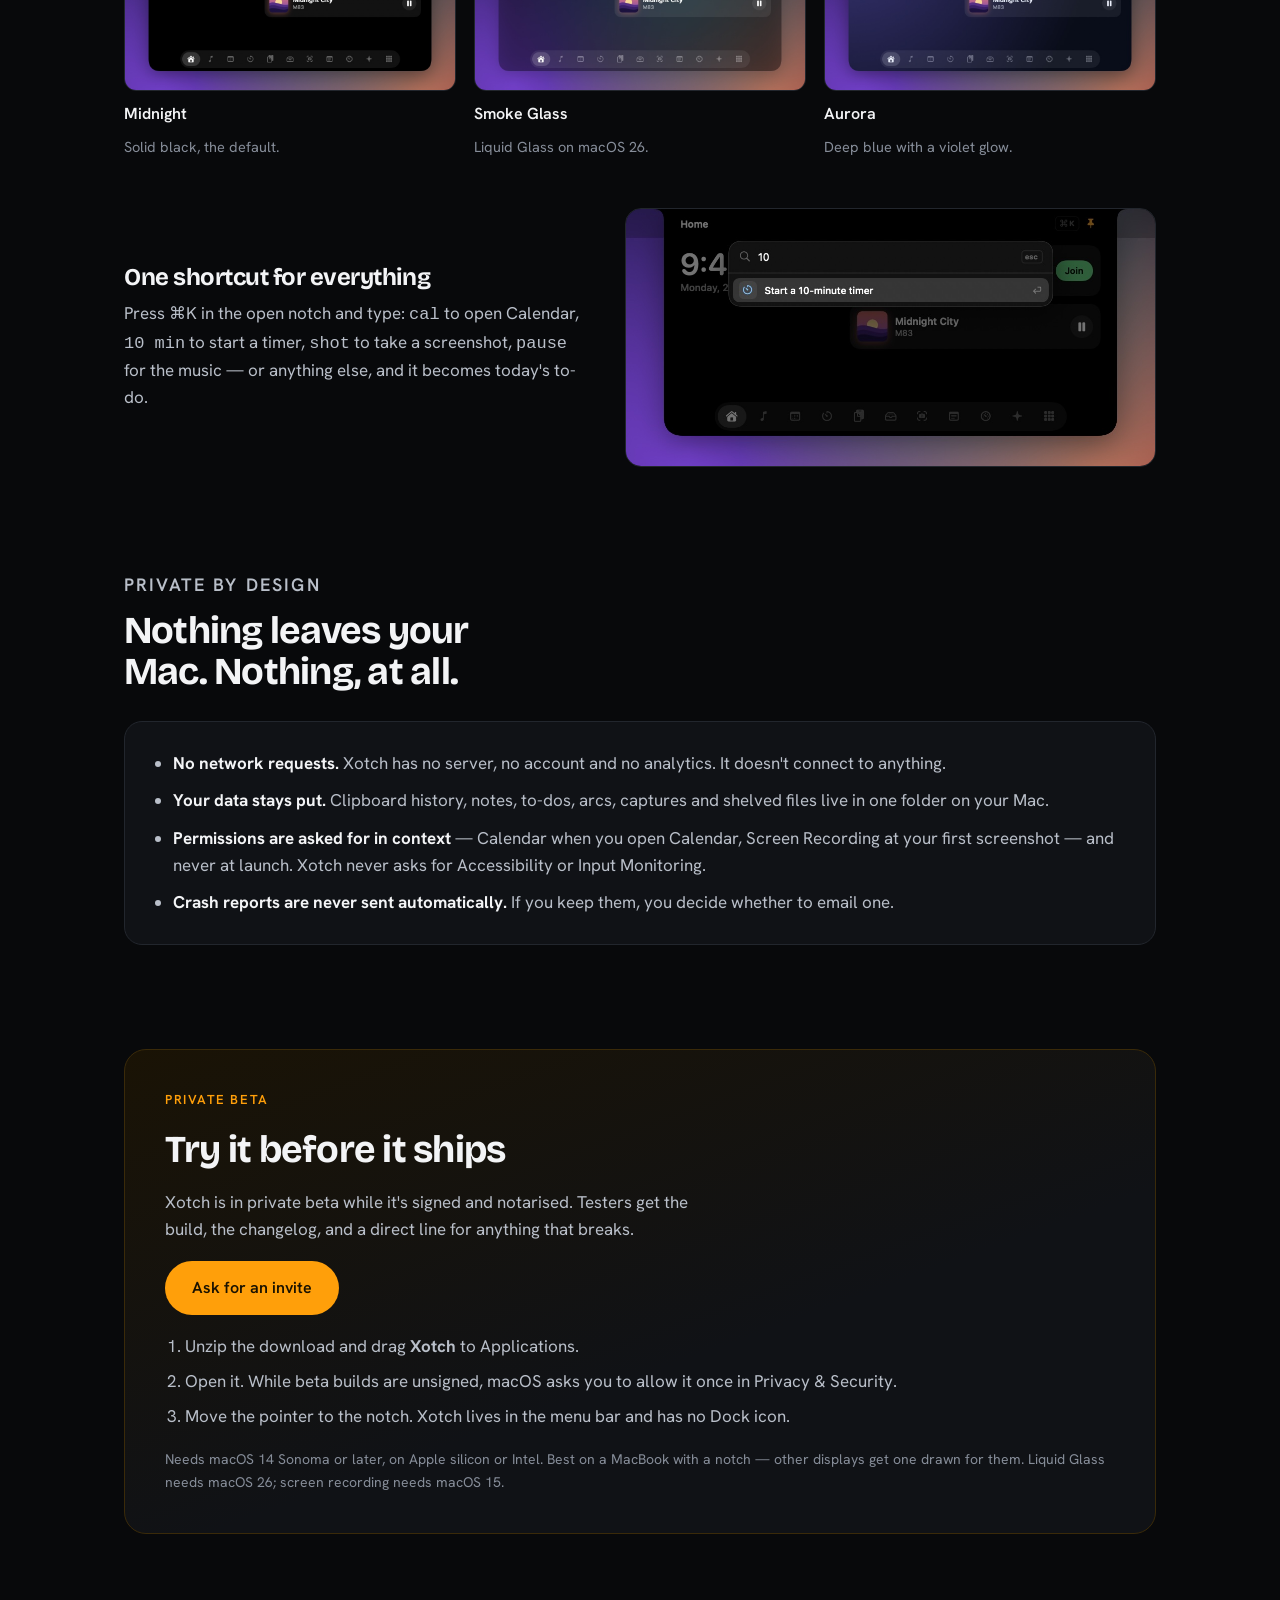
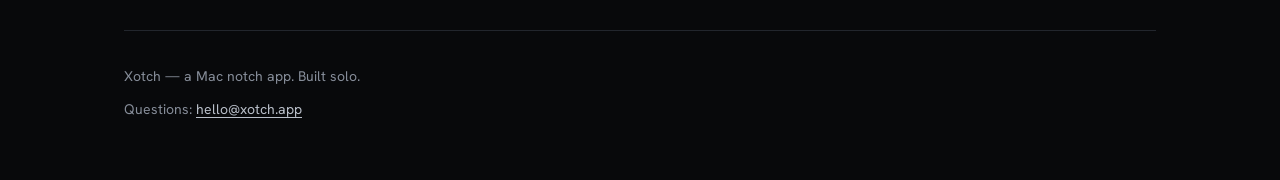
==== commit c520fdd5: "Keep the routine, drop the week around it Seeing it built, the to-do layer earned nothing: the week'" ====
--- a/docs/index.html
+++ b/docs/index.html
@@ -225,18 +225,18 @@
     <div>
       <p class="kicker">Life</p>
       <h2>Your life, one square at a time</h2>
-      <p style="color:var(--ink-2);margin-top:10px">Today's to-dos, a week laid out as a timetable, and a square for every day that darkens with what you got done — a commit graph, for your life.</p>
+      <p style="color:var(--ink-2);margin-top:10px">Today's to-dos, the week you keep every week as a timetable, and a square for every day that darkens with what you got done — a commit graph, for your life.</p>
       <ul>
         <li><strong>Arcs</strong> are the stretches you commit to: an end date, the habits you'll keep, the milestones that prove it.</li>
         <li>A to-do counts as one commit, a habit kept as two, a milestone as five.</li>
         <li>Habits can remind you, and you can check in from the notification.</li>
         <li>Unfinished to-dos carry over instead of quietly disappearing.</li>
-        <li>The week is a timetable: your fixed routine behind, this week's to-dos in front. Type "9:30 Maths" and it lands at half nine.</li>
+        <li><strong>Routine</strong> lays out the week you keep every week: type "9:30 Maths" into a day and it's there, every week, at half nine.</li>
       </ul>
     </div>
     <div style="display:grid;gap:14px">
       <div class="shot"><img src="images/module-life.jpg" alt="The Life module: today's to-dos, today's habits, and a year of squares" loading="lazy"></div>
-      <div class="shot"><img src="images/module-life-week.jpg" alt="Life's week as a timetable: hours down the side, the routine in place, today marked" loading="lazy"></div>
+      <div class="shot"><img src="images/module-life-routine.jpg" alt="Life's routine: hours down the side, the week's fixed slots across seven days, today marked" loading="lazy"></div>
     </div>
   </section>
 
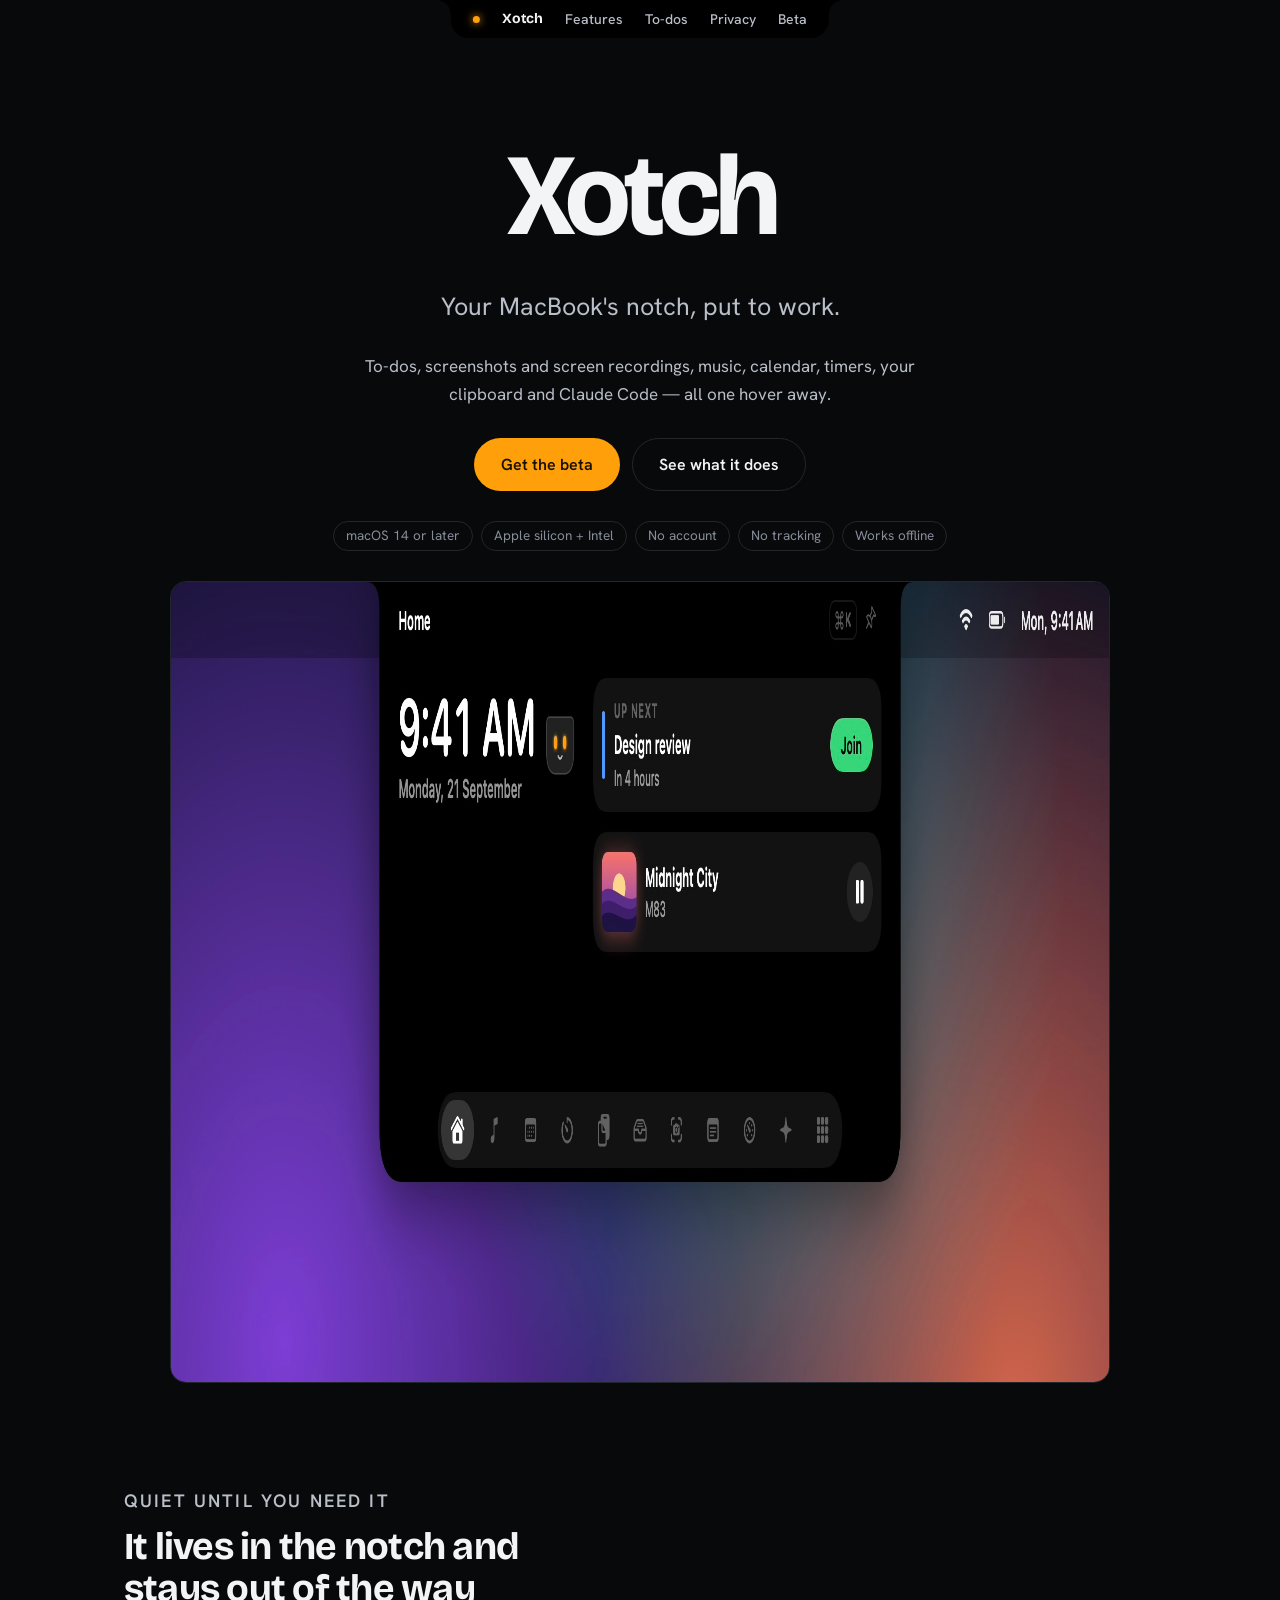
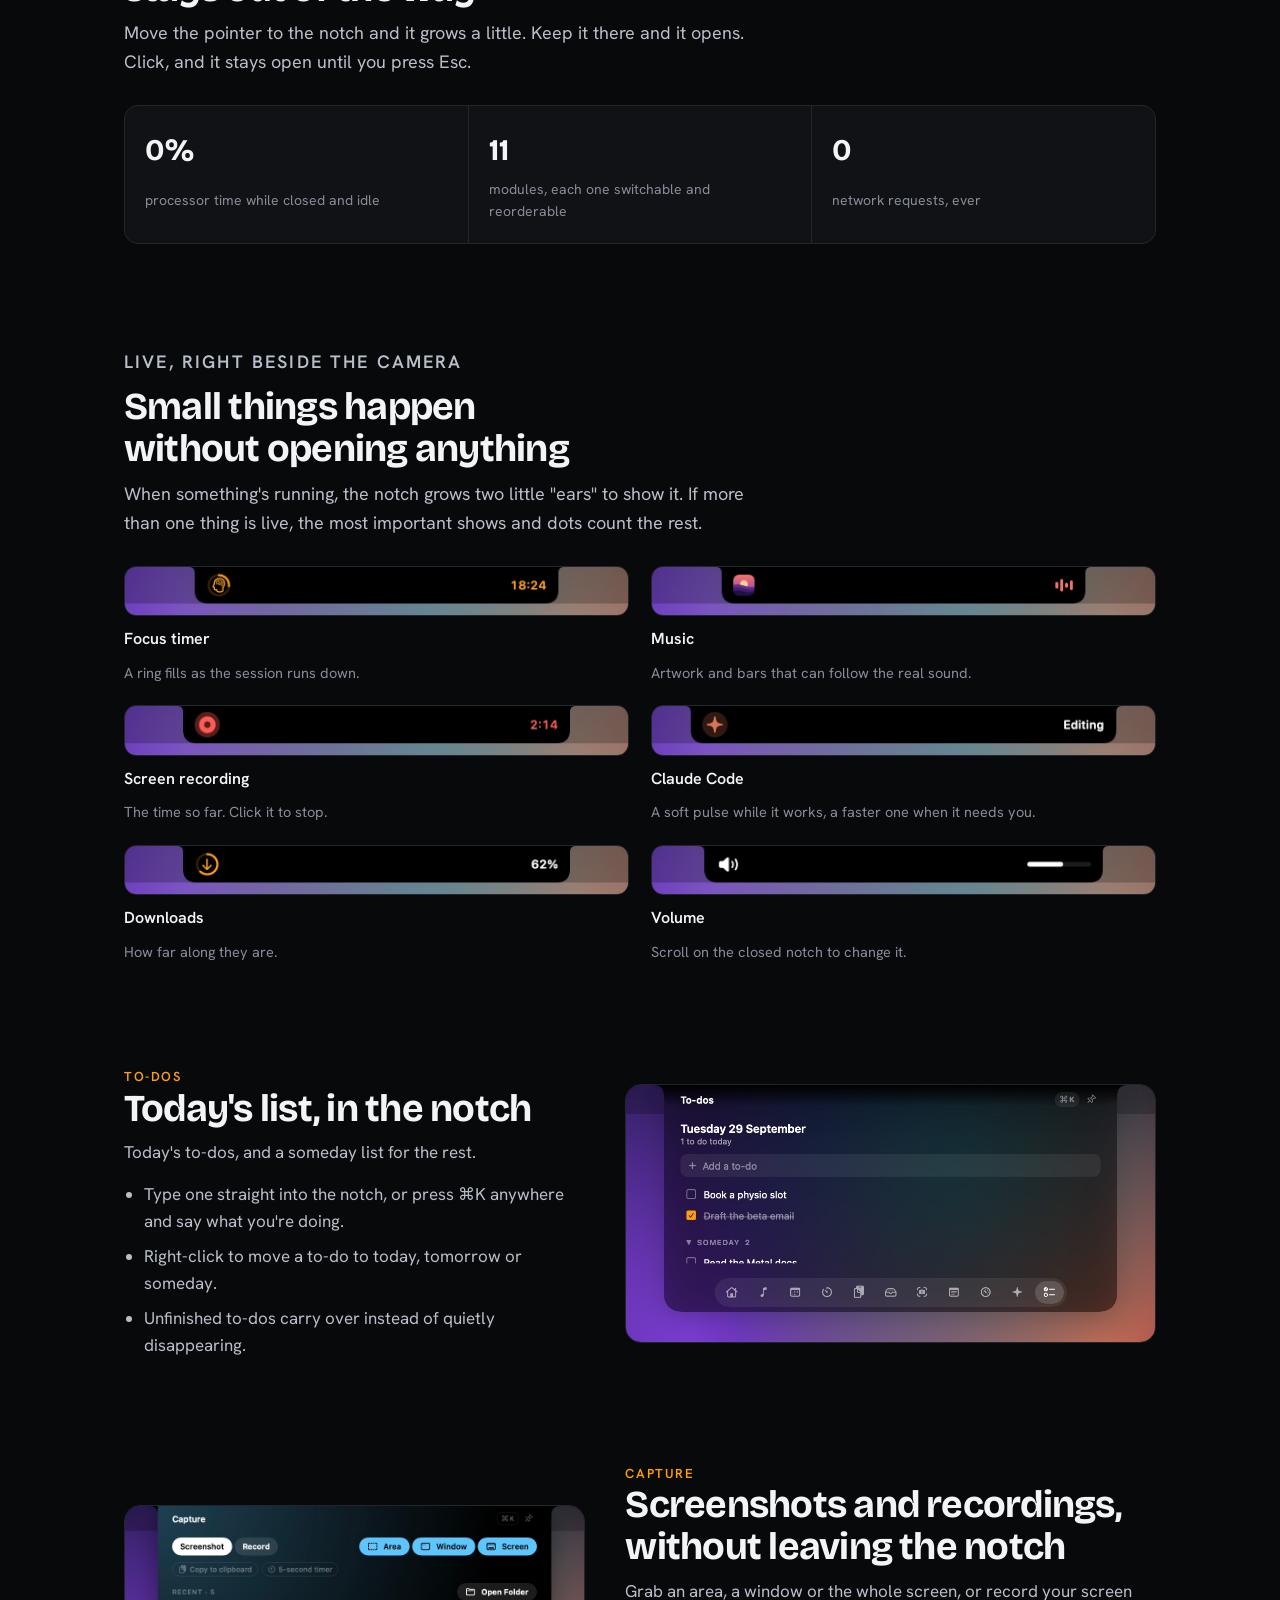
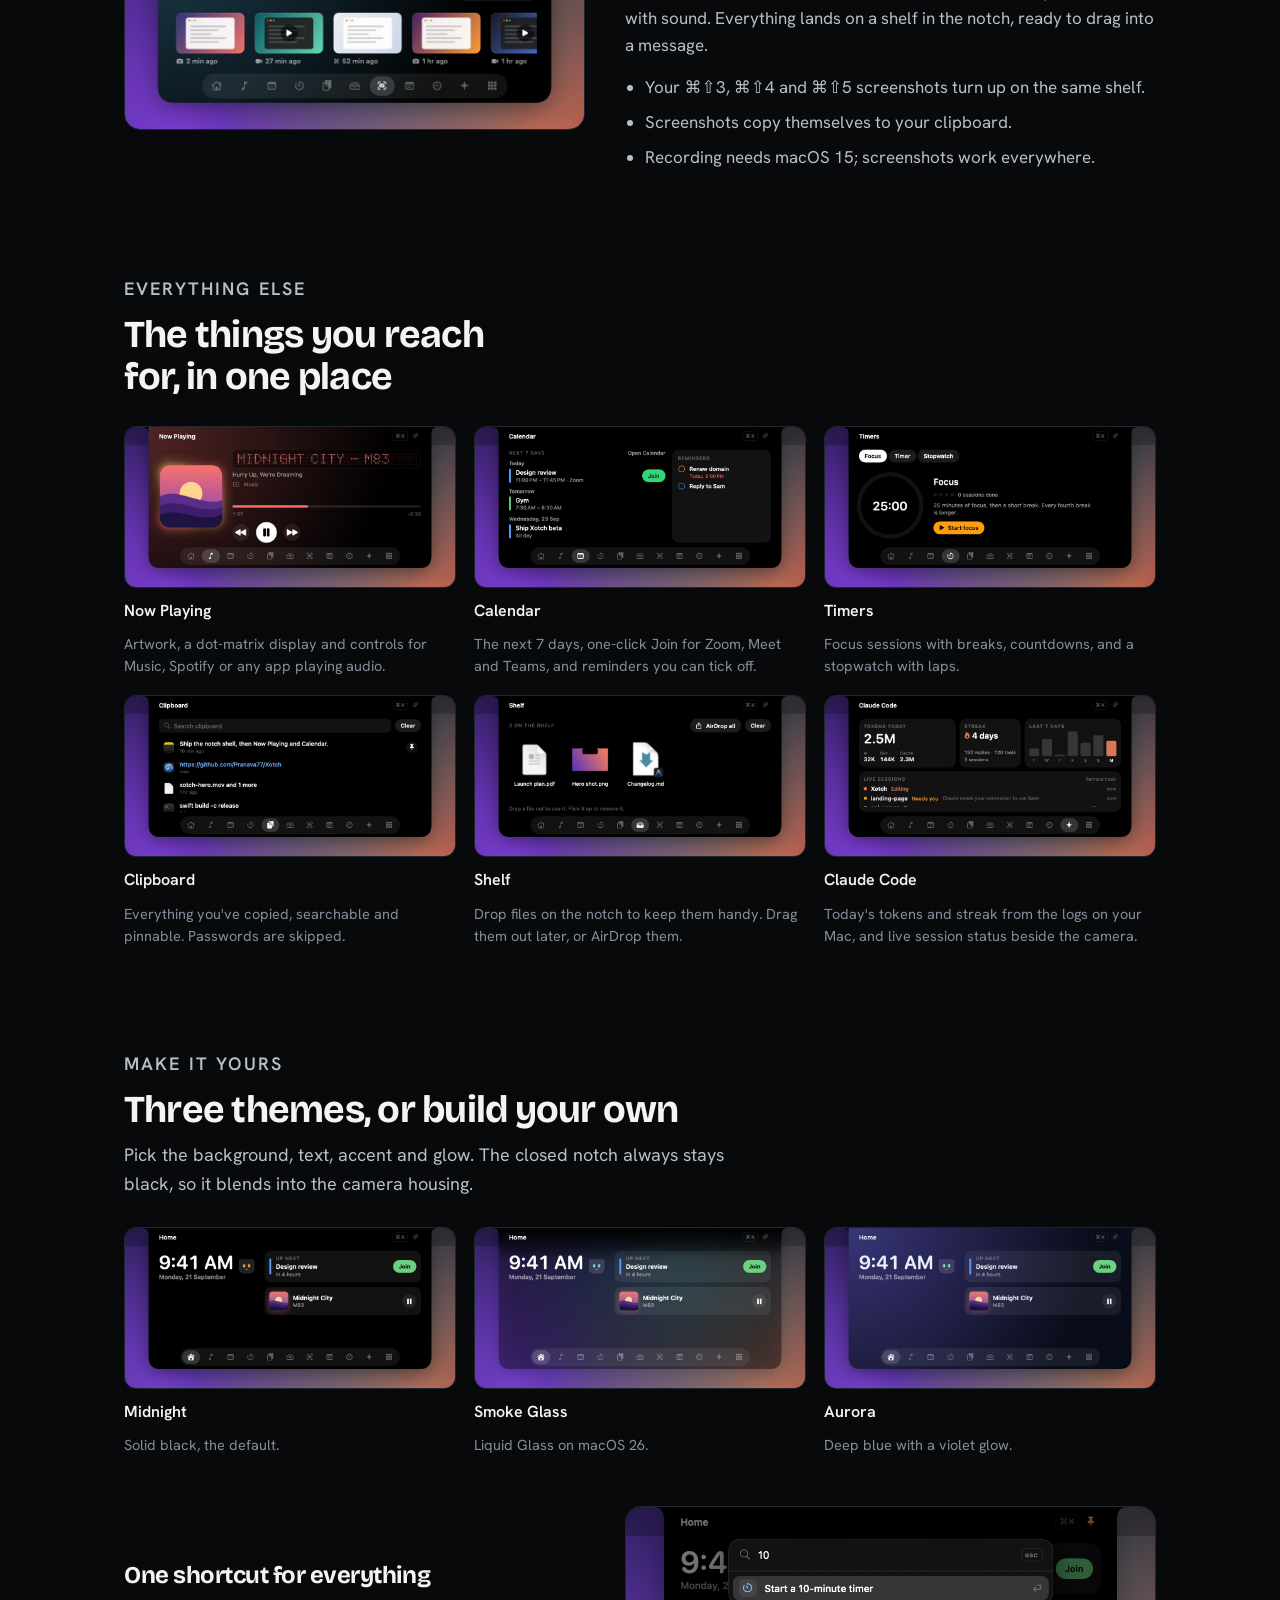
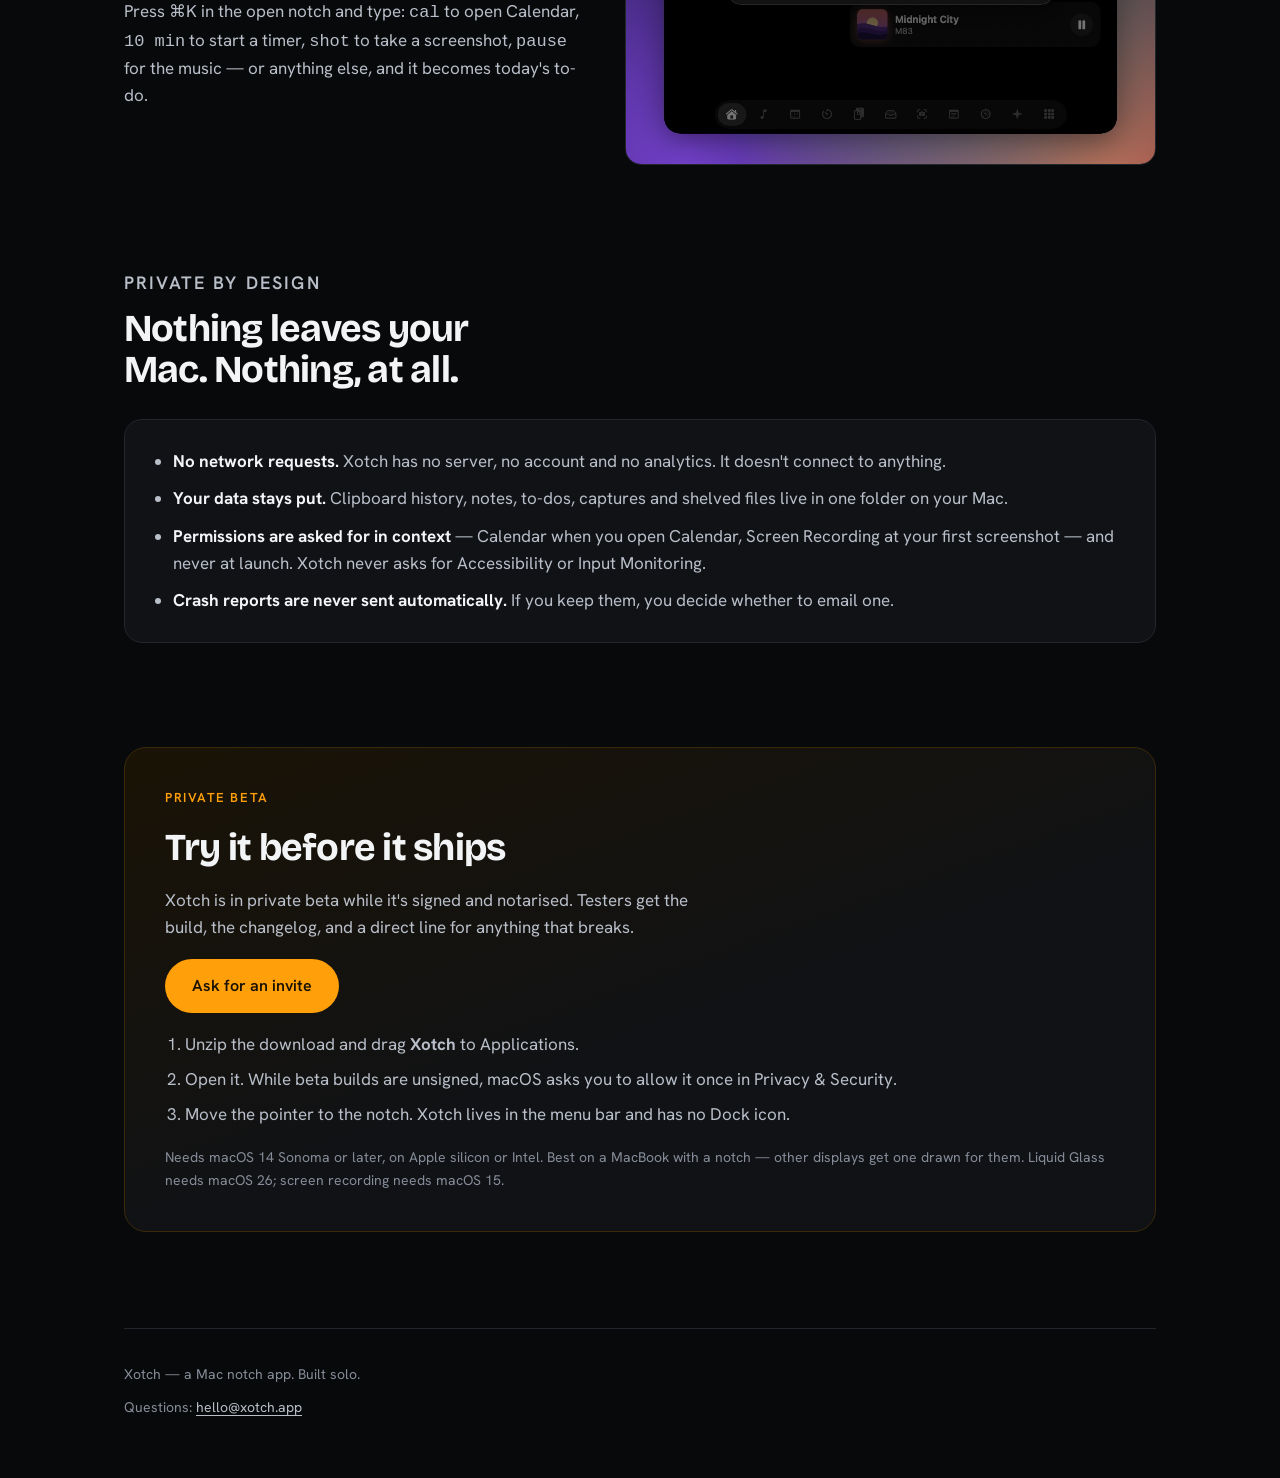
==== commit a433f2fc: "Liquid Glass throughout, and Life becomes To-dos Glass: the open notch is glass in every built-in th" ====
--- a/docs/index.html
+++ b/docs/index.html
@@ -6,7 +6,7 @@
 <title>Xotch — your MacBook's notch, put to work</title>
 <meta name="description" content="Your to-dos, music, calendar, timers, screenshots and Claude Code, all one hover away from the notch. No account, no tracking, no network calls.">
 <meta property="og:title" content="Xotch — your MacBook's notch, put to work">
-<meta property="og:description" content="To-dos and arcs, screenshots and recordings, music, calendar and Claude Code — one hover away.">
+<meta property="og:description" content="To-dos, screenshots and recordings, music, calendar and Claude Code — one hover away.">
 <meta property="og:image" content="images/hero.jpg">
 <meta property="og:type" content="website">
 <meta name="theme-color" content="#000000">
@@ -166,7 +166,7 @@
   <span class="dot" aria-hidden="true"></span>
   <span class="name">Xotch</span>
   <a href="#features">Features</a>
-  <a href="#life" class="hide-small">Life</a>
+  <a href="#todos" class="hide-small">To-dos</a>
   <a href="#privacy" class="hide-small">Privacy</a>
   <a href="#beta">Beta</a>
 </nav>
@@ -177,7 +177,7 @@
   <section class="hero">
     <h1>Xotch</h1>
     <p class="lede">Your MacBook's notch, put to work.</p>
-    <p style="color:var(--ink-2);max-width:56ch">To-dos and the arcs you're committed to, screenshots and screen recordings, music, calendar, timers, your clipboard and Claude Code — all one hover away.</p>
+    <p style="color:var(--ink-2);max-width:56ch">To-dos, screenshots and screen recordings, music, calendar, timers, your clipboard and Claude Code — all one hover away.</p>
     <div class="cta">
       <a class="button primary" href="#beta">Get the beta</a>
       <a class="button ghost" href="#features">See what it does</a>
@@ -221,23 +221,18 @@
     </div>
   </section>
 
-  <section id="life" class="split">
+  <section id="todos" class="split">
     <div>
-      <p class="kicker">Life</p>
-      <h2>Your life, one square at a time</h2>
-      <p style="color:var(--ink-2);margin-top:10px">Today's to-dos, the week you keep every week as a timetable, and a square for every day that darkens with what you got done — a commit graph, for your life.</p>
+      <p class="kicker">To-dos</p>
+      <h2>Today's list, in the notch</h2>
+      <p style="color:var(--ink-2);margin-top:10px">Today's to-dos, and a someday list for the rest.</p>
       <ul>
-        <li><strong>Arcs</strong> are the stretches you commit to: an end date, the habits you'll keep, the milestones that prove it.</li>
-        <li>A to-do counts as one commit, a habit kept as two, a milestone as five.</li>
-        <li>Habits can remind you, and you can check in from the notification.</li>
+        <li>Type one straight into the notch, or press ⌘K anywhere and say what you're doing.</li>
+        <li>Right-click to move a to-do to today, tomorrow or someday.</li>
         <li>Unfinished to-dos carry over instead of quietly disappearing.</li>
-        <li><strong>Routine</strong> lays out the week you keep every week: type "9:30 Maths" into a day and it's there, every week, at half nine.</li>
       </ul>
     </div>
-    <div style="display:grid;gap:14px">
-      <div class="shot"><img src="images/module-life.jpg" alt="The Life module: today's to-dos, today's habits, and a year of squares" loading="lazy"></div>
-      <div class="shot"><img src="images/module-life-routine.jpg" alt="Life's routine: hours down the side, the week's fixed slots across seven days, today marked" loading="lazy"></div>
-    </div>
+    <div class="shot"><img src="images/module-todos.jpg" alt="The To-dos module: today's list under an add field" loading="lazy"></div>
   </section>
 
   <section id="capture" class="split flip">
@@ -297,7 +292,7 @@
     <div class="promise">
       <ul>
         <li><strong>No network requests.</strong> Xotch has no server, no account and no analytics. It doesn't connect to anything.</li>
-        <li><strong>Your data stays put.</strong> Clipboard history, notes, to-dos, arcs, captures and shelved files live in one folder on your Mac.</li>
+        <li><strong>Your data stays put.</strong> Clipboard history, notes, to-dos, captures and shelved files live in one folder on your Mac.</li>
         <li><strong>Permissions are asked for in context</strong> — Calendar when you open Calendar, Screen Recording at your first screenshot — and never at launch. Xotch never asks for Accessibility or Input Monitoring.</li>
         <li><strong>Crash reports are never sent automatically.</strong> If you keep them, you decide whether to email one.</li>
       </ul>
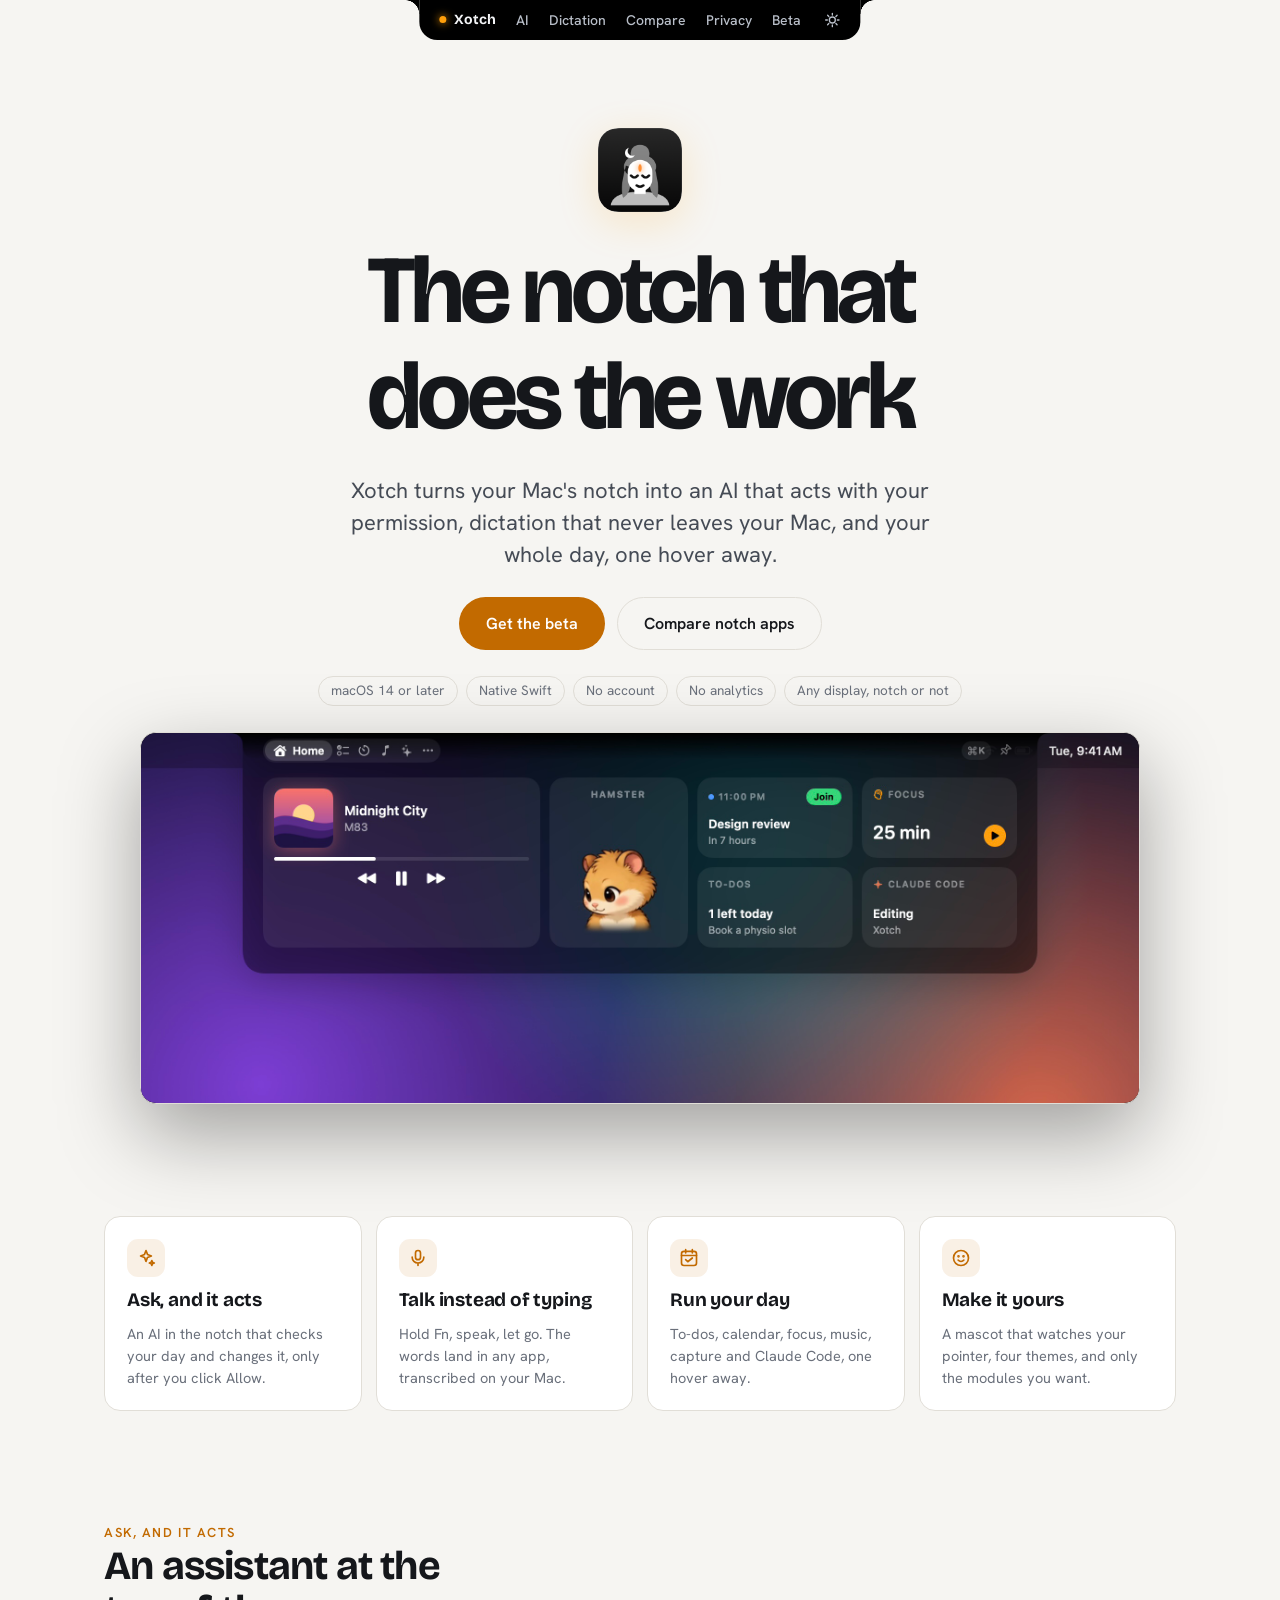
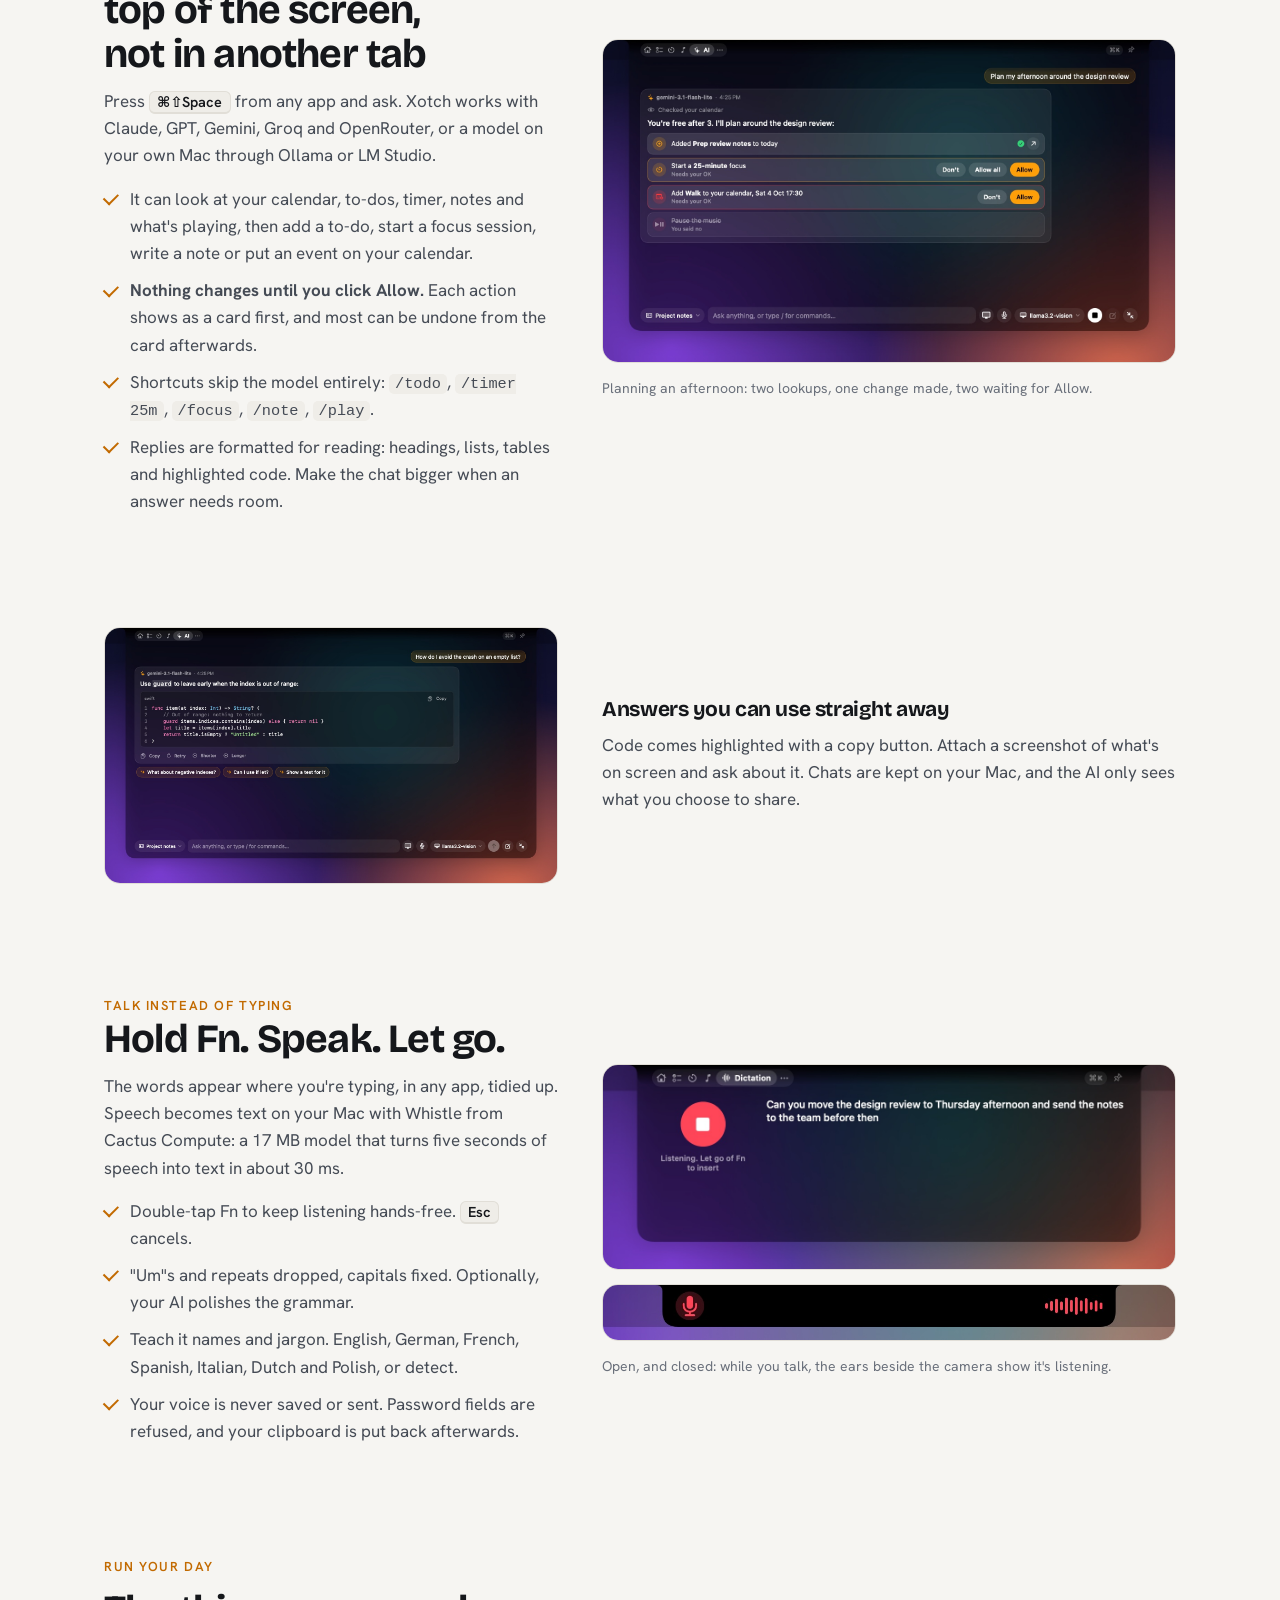
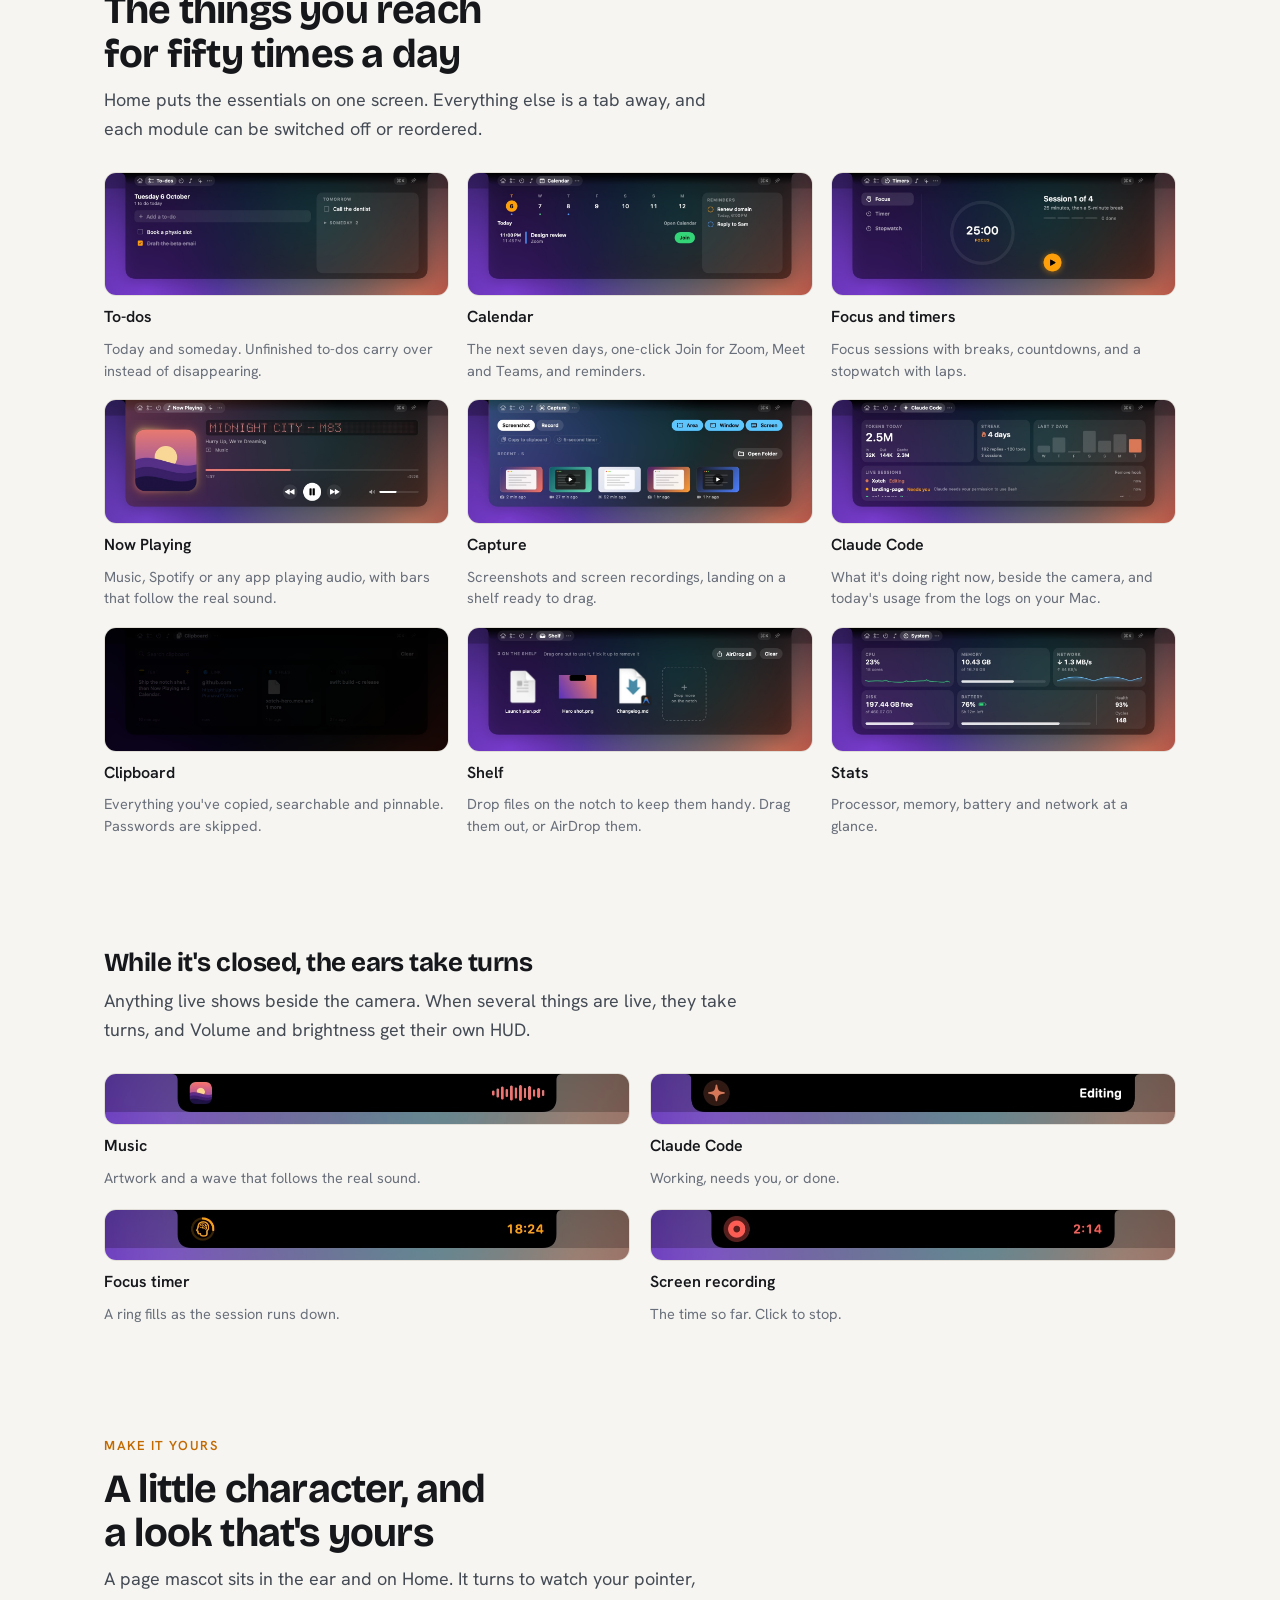
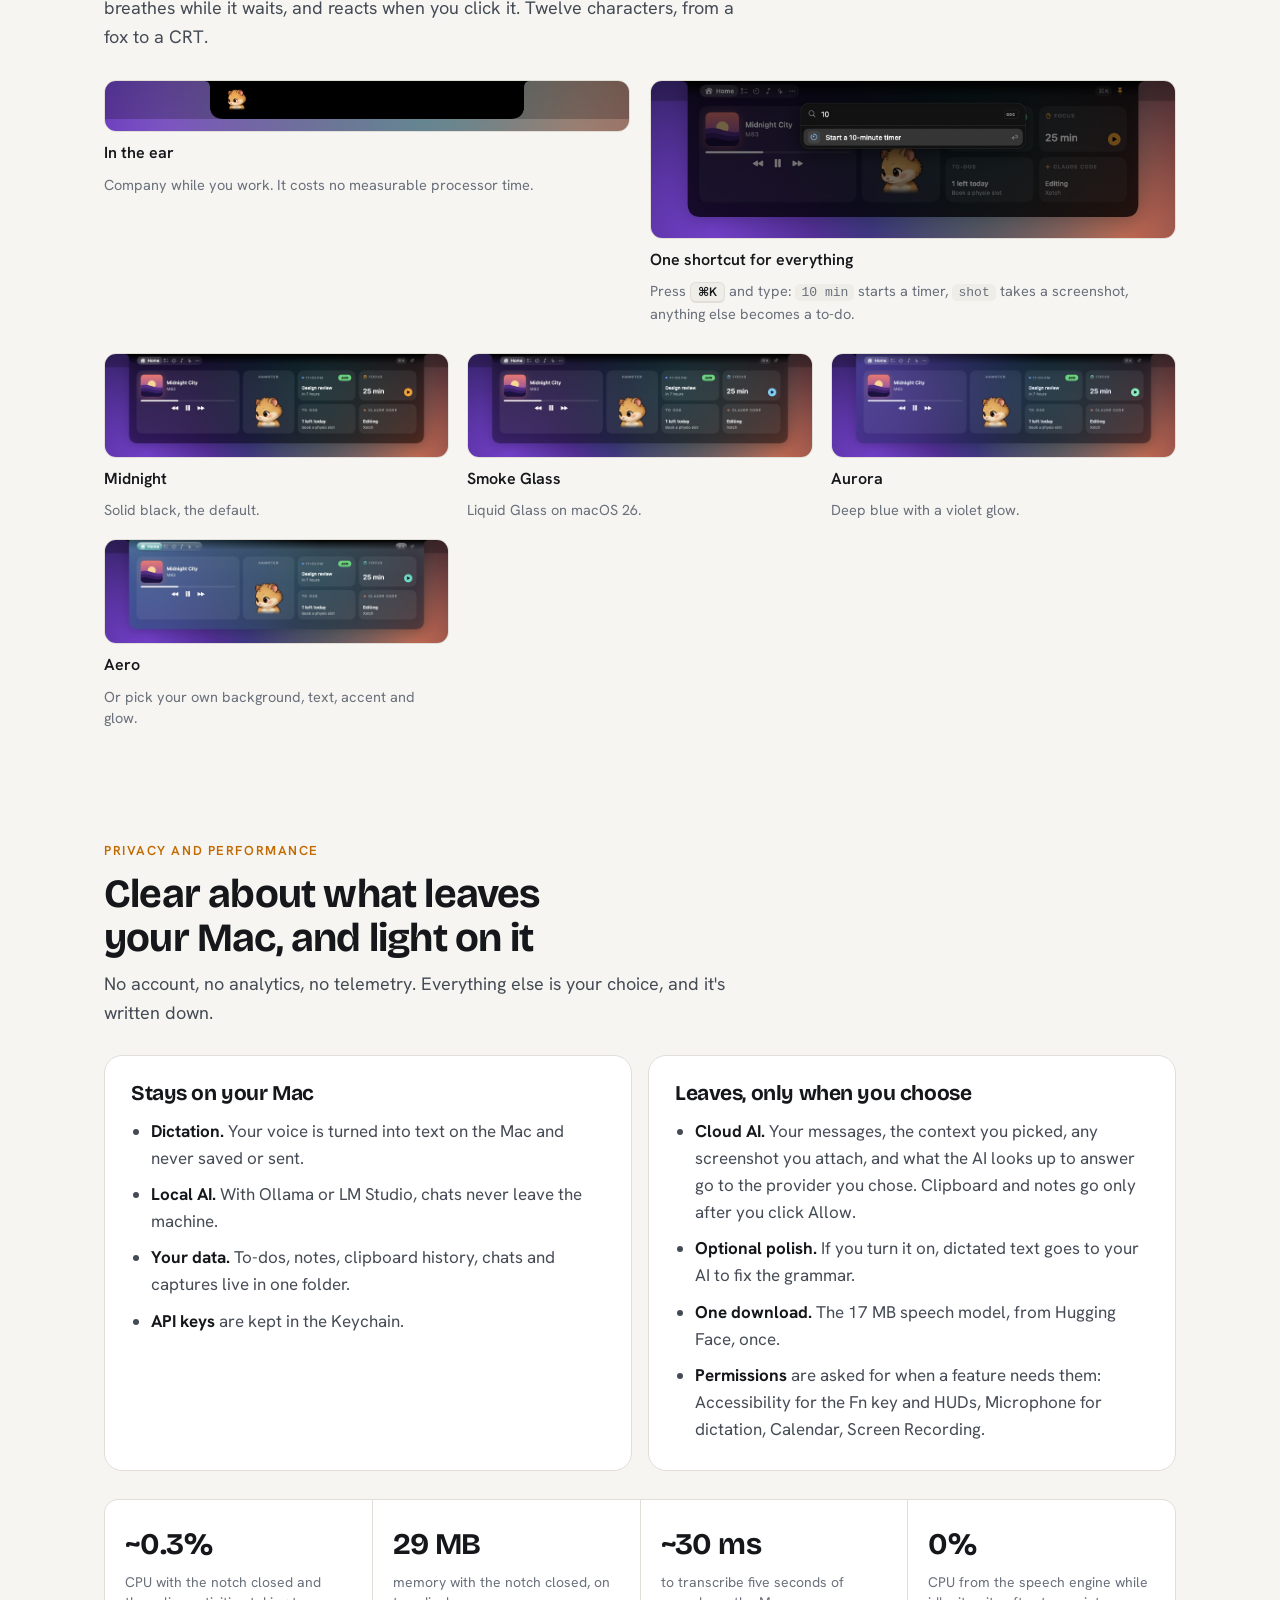
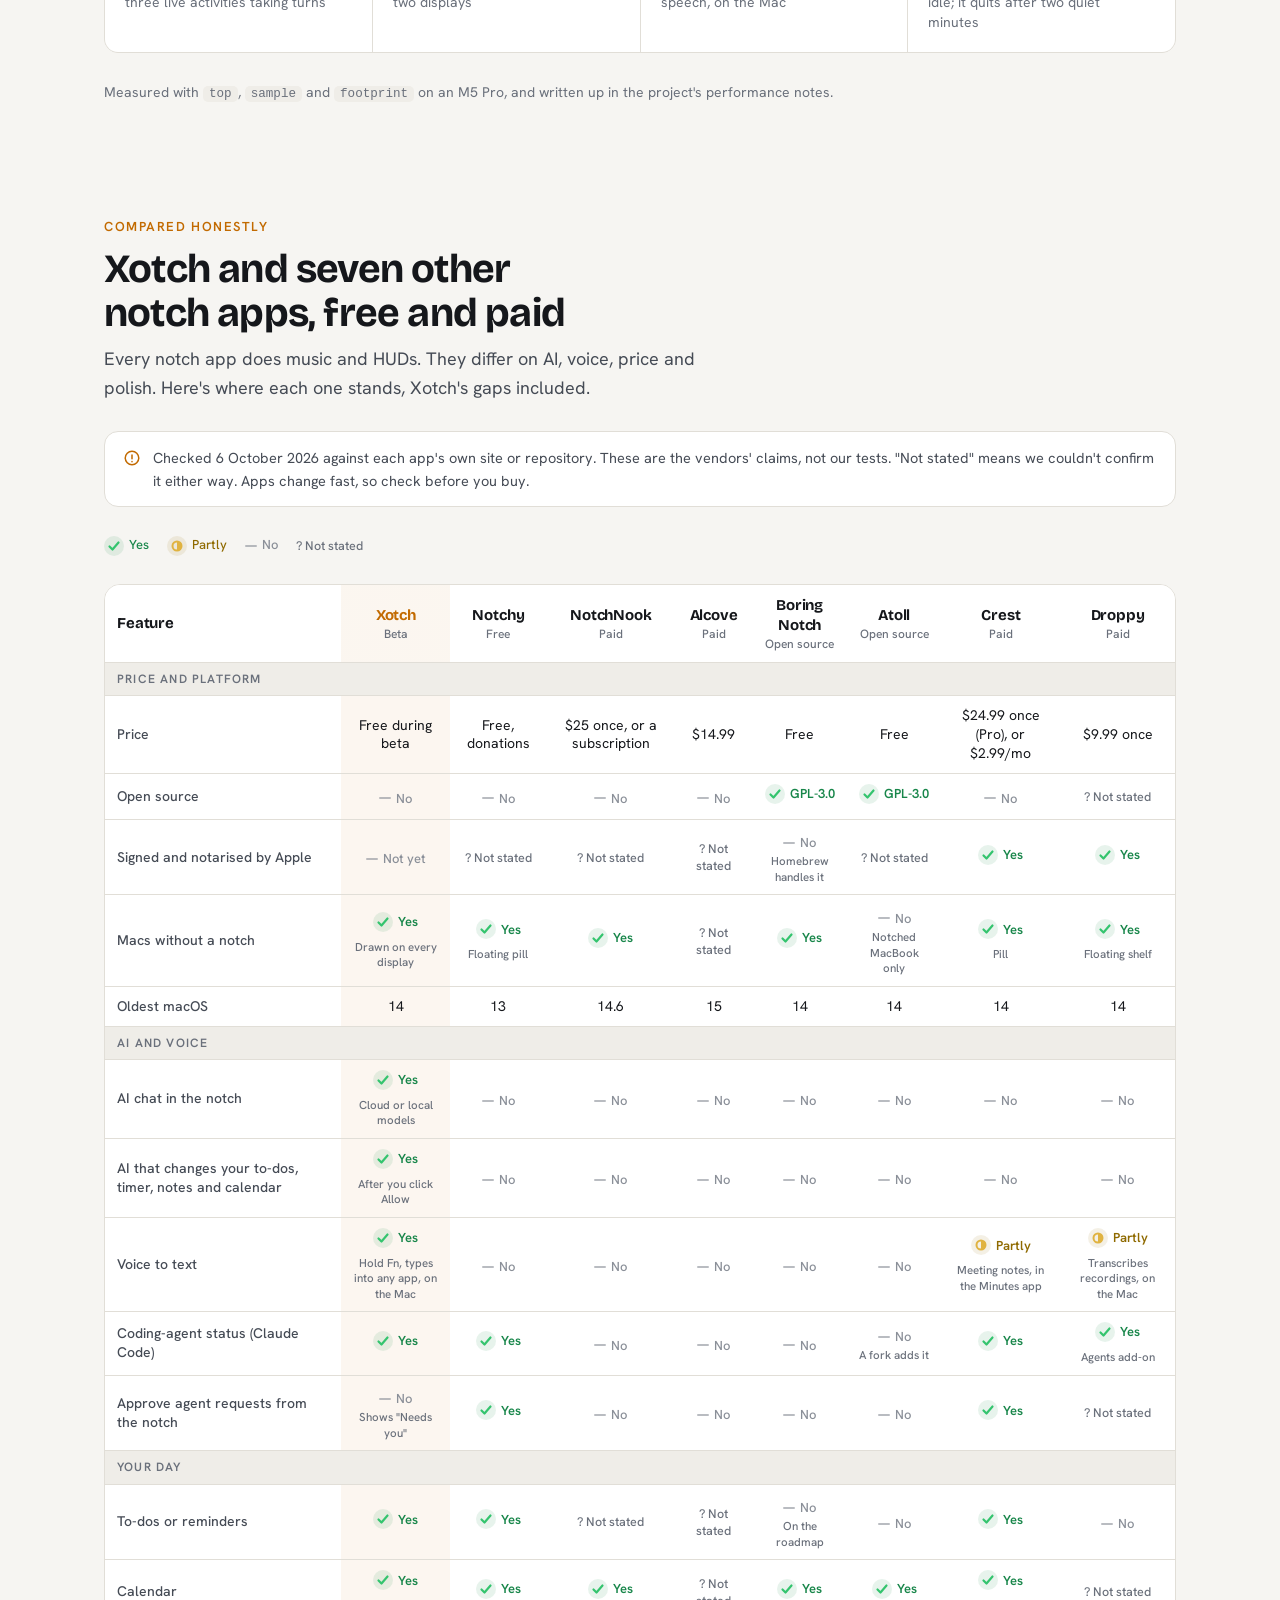
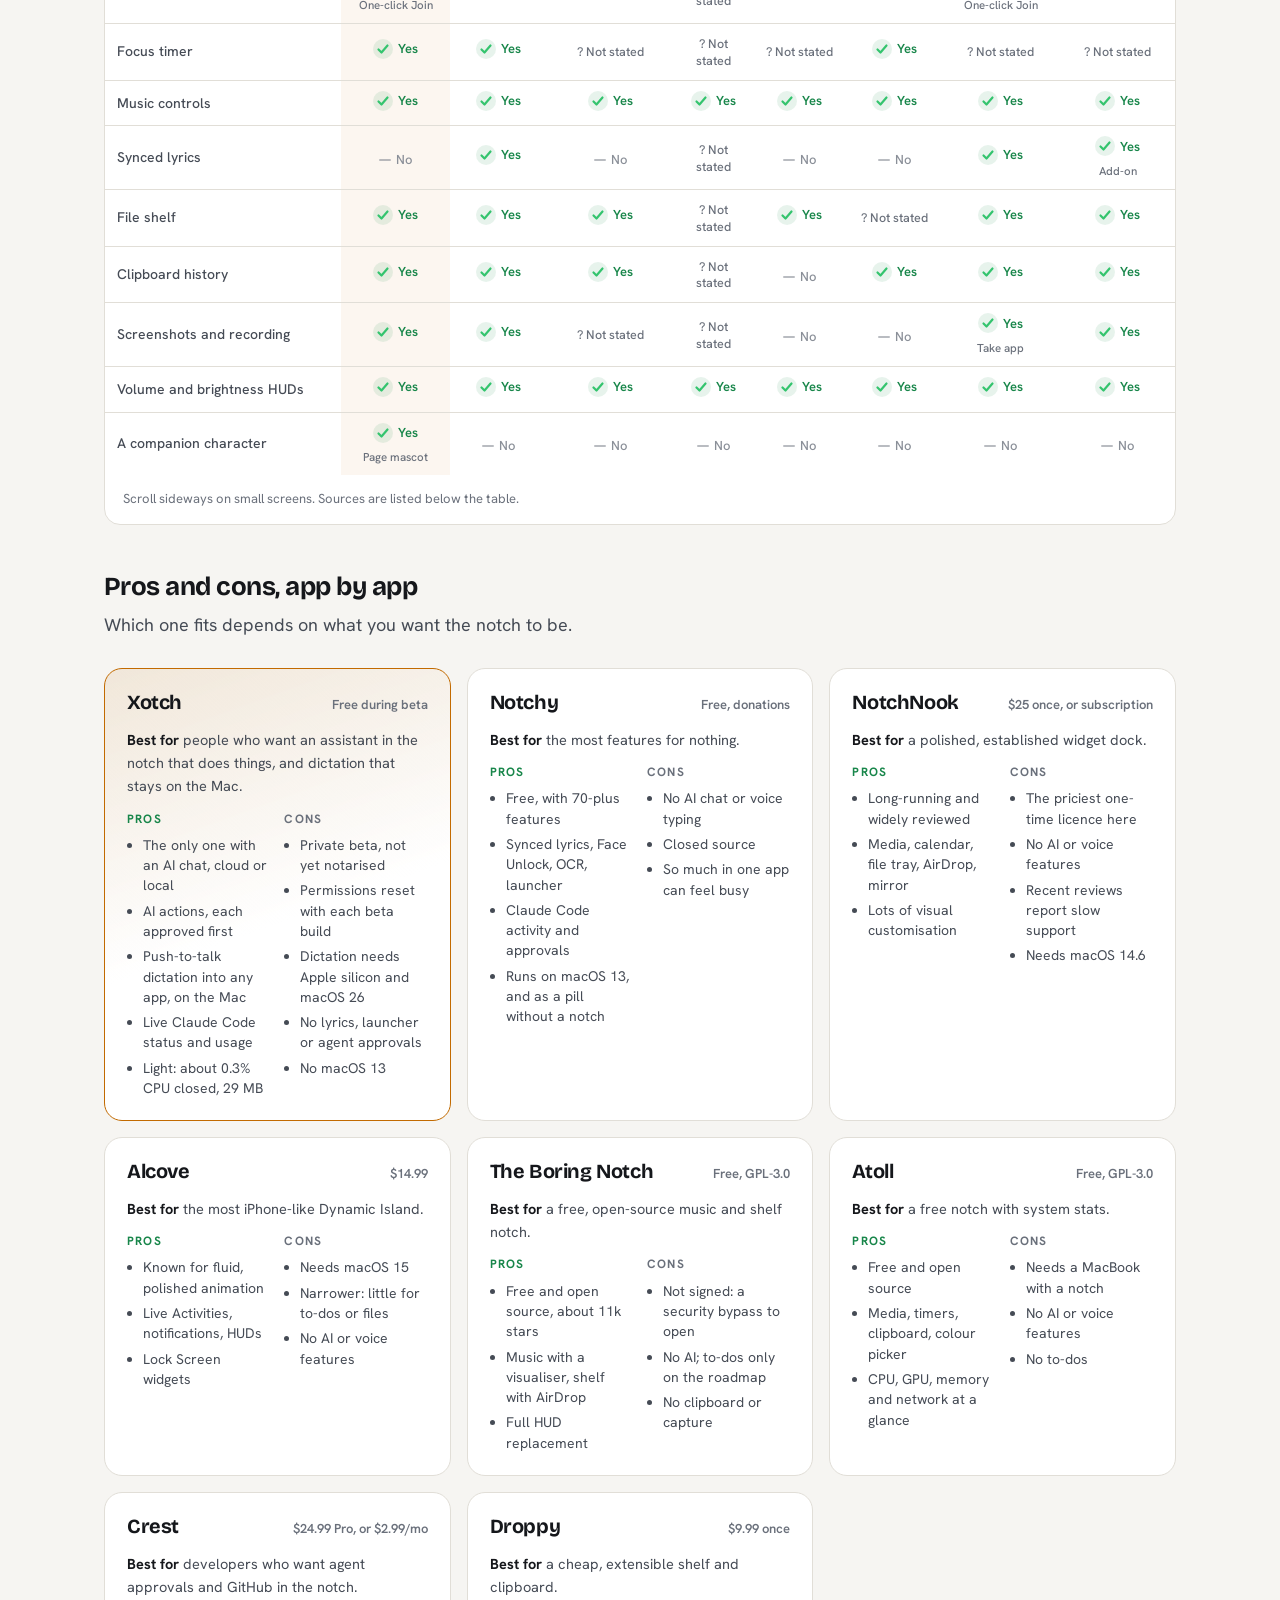
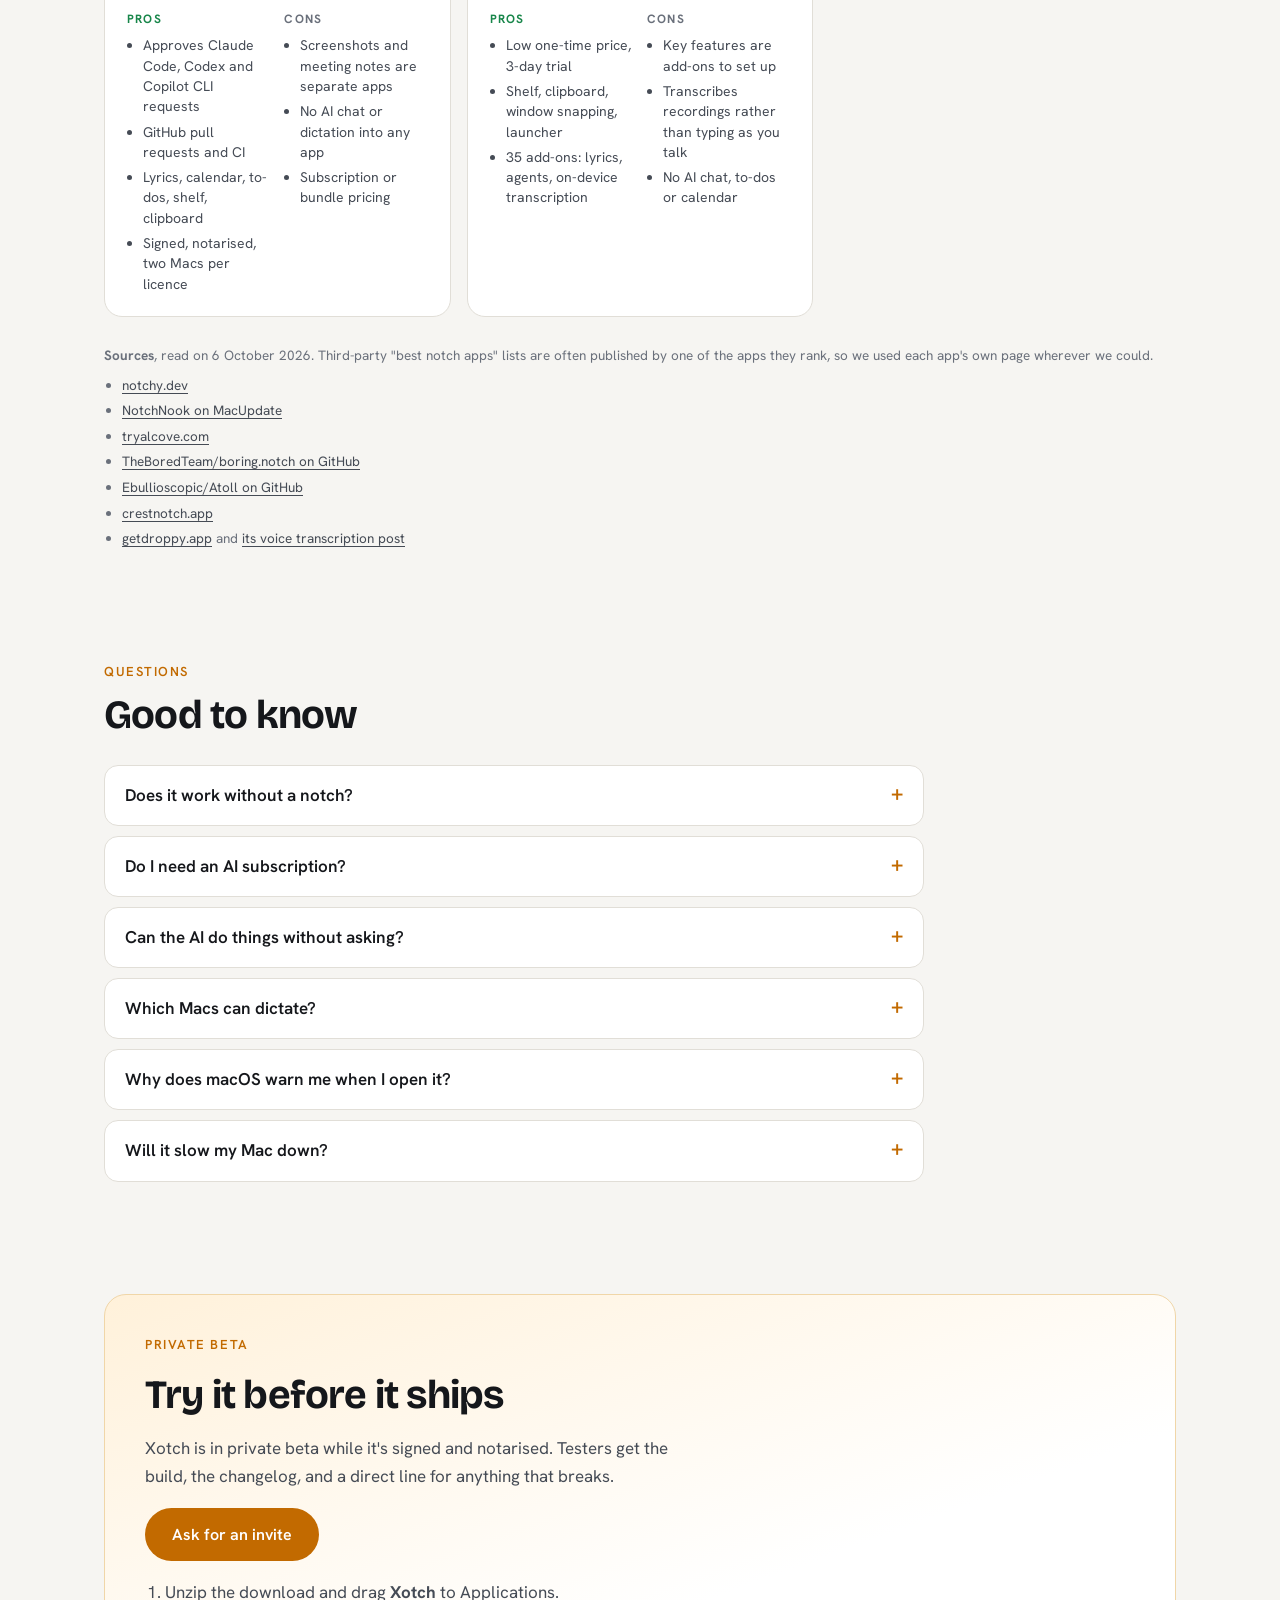
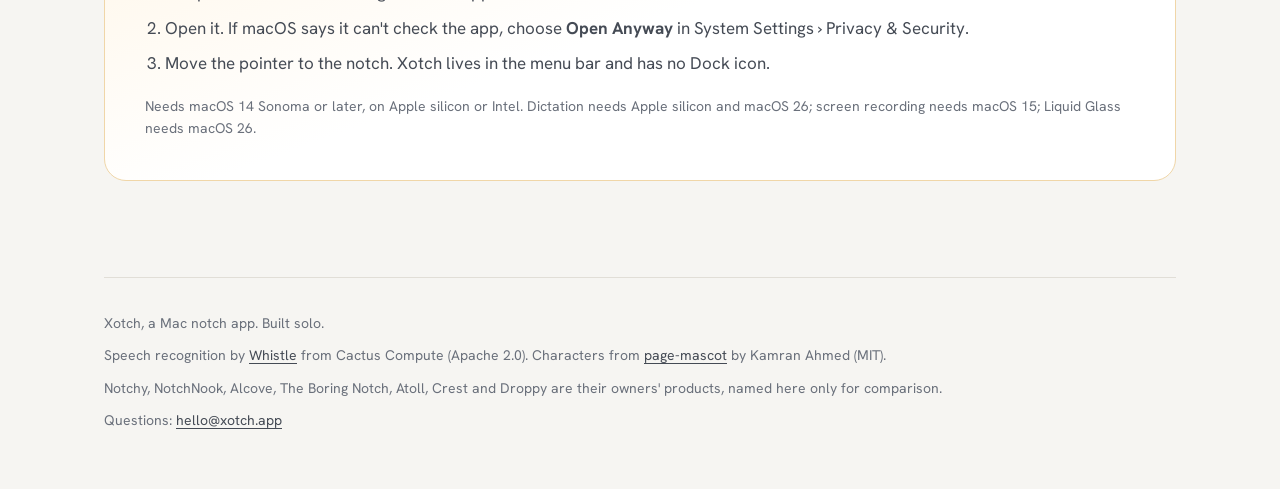
==== commit 36456e51: "A leadership README, a user guide, and a site that compares notch apps - README.md is now a short ov" ====
--- a/docs/index.html
+++ b/docs/index.html
@@ -3,13 +3,14 @@
 <head>
 <meta charset="utf-8">
 <meta name="viewport" content="width=device-width,initial-scale=1,viewport-fit=cover">
-<title>Xotch — your MacBook's notch, put to work</title>
-<meta name="description" content="Your to-dos, music, calendar, timers, screenshots and Claude Code, all one hover away from the notch. No account, no tracking, no network calls.">
-<meta property="og:title" content="Xotch — your MacBook's notch, put to work">
-<meta property="og:description" content="To-dos, screenshots and recordings, music, calendar and Claude Code — one hover away.">
+<title>Xotch — the notch that does the work</title>
+<meta name="description" content="Xotch turns your Mac's notch into an AI that acts with your permission, push-to-talk dictation that never leaves your Mac, and your whole day one hover away. Compared honestly with Notchy, NotchNook, Alcove, Boring Notch, Atoll, Crest and Droppy.">
+<meta property="og:title" content="Xotch — the notch that does the work">
+<meta property="og:description" content="An AI that acts with your permission, on-device dictation, and your day, one hover away. With an honest comparison of eight notch apps.">
 <meta property="og:image" content="images/hero.jpg">
 <meta property="og:type" content="website">
-<meta name="theme-color" content="#000000">
+<meta name="theme-color" content="#08090B" media="(prefers-color-scheme: dark)">
+<meta name="theme-color" content="#F6F5F2" media="(prefers-color-scheme: light)">
 <link rel="icon" href="images/icon.png">
 <link rel="preconnect" href="https://fonts.googleapis.com">
 <link rel="preconnect" href="https://fonts.gstatic.com" crossorigin>
@@ -19,20 +20,73 @@
   color-scheme: dark;
   --ink: #F3F4F6;
   --ink-2: #B9BFC9;
-  --muted: #868D99;
+  --muted: #8A919D;
   --ground: #08090B;
   --surface: #101216;
   --raised: #171A1F;
-  --line: #22262D;
+  --line: #23272E;
   --accent: #FF9F0A;
   --accent-ink: #1A1200;
-  --good: #30C26A;
+  --accent-soft: rgba(255, 159, 10, .12);
+  --good: #34C46E;
+  --good-soft: rgba(52, 196, 110, .13);
+  --part: #E0B341;
+  --part-soft: rgba(224, 179, 65, .14);
+  --bad: #8A919D;
+  --us: rgba(255, 159, 10, .07);
+  --beta-from: #1A1305;
+  --beta-line: #3A2A09;
   --display: "Bricolage Grotesque", "Avenir Next", system-ui, sans-serif;
   --body: "Hanken Grotesk", -apple-system, "Segoe UI", system-ui, sans-serif;
   --spring: cubic-bezier(.32, 1.28, .44, 1);
 }
+@media (prefers-color-scheme: light) {
+  :root:not([data-theme="dark"]) {
+    color-scheme: light;
+    --ink: #15171B;
+    --ink-2: #454B55;
+    --muted: #6A707B;
+    --ground: #F6F5F2;
+    --surface: #FFFFFF;
+    --raised: #EFEDE8;
+    --line: #E1DED7;
+    --accent: #C26A00;
+    --accent-ink: #FFFFFF;
+    --accent-soft: rgba(194, 106, 0, .1);
+    --good: #18864A;
+    --good-soft: rgba(24, 134, 74, .1);
+    --part: #8F6A00;
+    --part-soft: rgba(143, 106, 0, .1);
+    --bad: #8A8F98;
+    --us: rgba(194, 106, 0, .06);
+    --beta-from: #FFF1DA;
+    --beta-line: #F0D6A8;
+  }
+}
+:root[data-theme="light"] {
+  color-scheme: light;
+  --ink: #15171B;
+  --ink-2: #454B55;
+  --muted: #6A707B;
+  --ground: #F6F5F2;
+  --surface: #FFFFFF;
+  --raised: #EFEDE8;
+  --line: #E1DED7;
+  --accent: #C26A00;
+  --accent-ink: #FFFFFF;
+  --accent-soft: rgba(194, 106, 0, .1);
+  --good: #18864A;
+  --good-soft: rgba(24, 134, 74, .1);
+  --part: #8F6A00;
+  --part-soft: rgba(143, 106, 0, .1);
+  --bad: #8A8F98;
+  --us: rgba(194, 106, 0, .06);
+  --beta-from: #FFF1DA;
+  --beta-line: #F0D6A8;
+}
+
 * { box-sizing: border-box; }
-html { scroll-behavior: smooth; scroll-padding-top: 90px; }
+html { scroll-behavior: smooth; scroll-padding-top: 72px; -webkit-text-size-adjust: 100%; }
 body {
   margin: 0;
   background: var(--ground);
@@ -41,14 +95,30 @@
   font-size: 17px;
   line-height: 1.6;
   -webkit-font-smoothing: antialiased;
-}
-img { max-width: 100%; display: block; }
+  overflow-x: hidden;
+}
+img { max-width: 100%; height: auto; display: block; }
 a { color: var(--accent); text-underline-offset: 3px; }
 h1, h2, h3 { font-family: var(--display); margin: 0; text-wrap: balance; letter-spacing: -.02em; line-height: 1.1; }
 p { margin: 0; }
+kbd {
+  font-family: var(--body);
+  font-size: .85em;
+  font-weight: 600;
+  padding: 1px 7px;
+  border-radius: 6px;
+  border: 1px solid var(--line);
+  border-bottom-width: 2px;
+  background: var(--raised);
+  color: var(--ink);
+  white-space: nowrap;
+}
+code { font-size: .9em; background: var(--raised); padding: 1px 6px; border-radius: 5px; }
 :focus-visible { outline: 2px solid var(--accent); outline-offset: 3px; border-radius: 6px; }
-
-/* The notch, holding the navigation */
+.skip { position: absolute; left: -999px; top: 8px; z-index: 60; background: var(--accent); color: var(--accent-ink); padding: 8px 14px; border-radius: 8px; }
+.skip:focus { left: 16px; }
+
+/* The notch, holding the navigation. It stays black in both themes, like the real one. */
 .notch {
   position: fixed;
   top: 0;
@@ -57,14 +127,15 @@
   z-index: 40;
   display: flex;
   align-items: center;
-  gap: 22px;
-  height: 38px;
-  padding: 0 22px;
+  gap: 20px;
+  height: 40px;
+  padding: 0 20px;
   padding-top: env(safe-area-inset-top, 0px);
   background: #000;
   border-radius: 0 0 18px 18px;
   font-size: 14px;
   font-weight: 500;
+  max-width: calc(100vw - 32px);
 }
 .notch::before, .notch::after {
   content: "";
@@ -75,23 +146,32 @@
 }
 .notch::before { left: -14px; background: radial-gradient(circle at 0 100%, transparent 13.5px, #000 14px); }
 .notch::after { right: -14px; background: radial-gradient(circle at 100% 100%, transparent 13.5px, #000 14px); }
-.notch a { color: var(--ink-2); text-decoration: none; white-space: nowrap; }
-.notch a:hover { color: var(--ink); }
-.notch .name { font-family: var(--display); font-weight: 700; color: var(--ink); letter-spacing: -.01em; }
-.notch .dot { width: 7px; height: 7px; border-radius: 50%; background: var(--accent); box-shadow: 0 0 9px var(--accent); }
-
-.wrap { max-width: 1080px; margin: 0 auto; padding-inline: 24px; }
-main { display: grid; gap: 104px; padding-block: 132px 96px; }
-section { display: grid; gap: 28px; }
-.head { display: grid; gap: 10px; max-width: 62ch; }
-h2 { font-size: clamp(28px, 4vw, 38px); font-weight: 700; }
+.notch a { color: #B9BFC9; text-decoration: none; white-space: nowrap; }
+.notch a:hover { color: #fff; }
+.notch .name { font-family: var(--display); font-weight: 700; color: #F3F4F6; letter-spacing: -.01em; display: flex; align-items: center; gap: 8px; text-decoration: none; }
+.notch .dot { width: 7px; height: 7px; border-radius: 50%; background: #FF9F0A; box-shadow: 0 0 9px #FF9F0A; }
+.theme-toggle {
+  background: none; border: 0; padding: 4px; margin: 0 -4px 0 0; cursor: pointer; color: #B9BFC9;
+  display: grid; place-items: center; border-radius: 50%;
+}
+.theme-toggle:hover { color: #fff; }
+.theme-toggle svg { width: 16px; height: 16px; }
+
+.wrap { max-width: 1120px; margin: 0 auto; padding-inline: 24px; }
+main { display: grid; gap: 112px; padding-block: 128px 96px; }
+section { display: grid; gap: 28px; min-width: 0; }
+.head { display: grid; gap: 10px; max-width: 64ch; }
+h2 { font-size: clamp(28px, 4vw, 40px); font-weight: 700; }
+h3 { font-size: 21px; font-weight: 700; }
 .head p { color: var(--ink-2); font-size: 18px; }
-.kicker { font-size: 13px; font-weight: 600; letter-spacing: .12em; text-transform: uppercase; color: var(--accent); }
+.kicker, .head .kicker { font-size: 13px; font-weight: 600; letter-spacing: .12em; text-transform: uppercase; color: var(--accent); }
+.lead { color: var(--ink-2); }
 
 /* Hero */
-.hero { display: grid; gap: 30px; justify-items: center; text-align: center; }
-.hero h1 { font-size: clamp(56px, 11vw, 116px); font-weight: 700; letter-spacing: -.045em; }
-.hero .lede { font-size: clamp(19px, 2.4vw, 25px); color: var(--ink-2); max-width: 30ch; line-height: 1.35; }
+.hero { display: grid; gap: 26px; justify-items: center; text-align: center; }
+.hero .icon { width: 84px; height: 84px; border-radius: 20px; box-shadow: 0 10px 40px rgba(255, 159, 10, .18); }
+.hero h1 { font-size: clamp(46px, 9vw, 96px); font-weight: 700; letter-spacing: -.045em; max-width: 13ch; }
+.hero .lede { font-size: clamp(18px, 2.2vw, 22px); color: var(--ink-2); max-width: 52ch; line-height: 1.45; }
 .badges { display: flex; flex-wrap: wrap; gap: 8px; justify-content: center; font-size: 13.5px; color: var(--muted); }
 .badges span { border: 1px solid var(--line); border-radius: 999px; padding: 3px 12px; }
 .cta { display: flex; flex-wrap: wrap; gap: 12px; justify-content: center; }
@@ -111,217 +191,858 @@
 .button.ghost { border-color: var(--line); color: var(--ink); }
 .button:hover { transform: translateY(-2px); }
 .button.ghost:hover { background: var(--surface); }
-.shot { border-radius: 16px; overflow: hidden; border: 1px solid var(--line); background: var(--surface); }
-.hero .shot { max-width: 940px; }
+.shot { border-radius: 16px; overflow: hidden; border: 1px solid var(--line); background: #000; }
+.hero .shot { max-width: 1000px; width: 100%; box-shadow: 0 30px 80px rgba(0, 0, 0, .35); }
+
+/* Pillars */
+.pillars { display: grid; grid-template-columns: repeat(4, minmax(0, 1fr)); gap: 14px; }
+.pillar {
+  display: grid; gap: 8px; align-content: start;
+  padding: 22px; border-radius: 16px;
+  background: var(--surface); border: 1px solid var(--line);
+  text-decoration: none; color: inherit;
+  transition: transform .25s var(--spring), border-color .2s ease;
+}
+.pillar:hover { transform: translateY(-3px); border-color: var(--accent); }
+.pillar .glyph { width: 38px; height: 38px; border-radius: 11px; background: var(--accent-soft); color: var(--accent); display: grid; place-items: center; }
+.pillar .glyph svg { width: 20px; height: 20px; }
+.pillar b { font-family: var(--display); font-size: 19px; letter-spacing: -.01em; }
+.pillar span { color: var(--muted); font-size: 14.5px; line-height: 1.5; }
+
+/* Split sections */
+.split { display: grid; grid-template-columns: minmax(0, .95fr) minmax(0, 1.2fr); gap: 44px; align-items: center; }
+.split.flip > .media { order: -1; }
+.split ul, .ticks { margin: 16px 0 0; padding: 0; list-style: none; color: var(--ink-2); display: grid; gap: 10px; }
+.split li, .ticks li { position: relative; padding-left: 26px; }
+.split li::before, .ticks li::before {
+  content: ""; position: absolute; left: 2px; top: .55em;
+  width: 12px; height: 7px; border-left: 2px solid var(--accent); border-bottom: 2px solid var(--accent);
+  transform: rotate(-45deg) translateY(-3px);
+}
+.media { display: grid; gap: 14px; min-width: 0; }
+.caption { color: var(--muted); font-size: 14px; }
 
 /* Grids */
-.grid { display: grid; gap: 18px; grid-template-columns: repeat(auto-fit, minmax(270px, 1fr)); }
-/* The ears are wide and shallow: give them room or they read as a line. */
-.grid.wide { grid-template-columns: repeat(auto-fit, minmax(420px, 1fr)); gap: 22px; }
-.card { display: grid; gap: 10px; align-content: start; }
+.grid { display: grid; gap: 18px; grid-template-columns: repeat(auto-fit, minmax(min(100%, 280px), 1fr)); }
+.grid.wide { grid-template-columns: repeat(auto-fit, minmax(min(100%, 440px), 1fr)); gap: 20px; }
+.card { display: grid; gap: 8px; align-content: start; min-width: 0; }
 .card .shot { border-radius: 12px; }
 .card b { font-size: 16px; font-weight: 600; }
 .card span { color: var(--muted); font-size: 14.5px; line-height: 1.5; }
 
-/* Split sections */
-.split { display: grid; grid-template-columns: minmax(0, 1fr) minmax(0, 1.15fr); gap: 40px; align-items: center; }
-.split.flip > .shot { order: -1; }
-.split ul { margin: 14px 0 0; padding-left: 20px; color: var(--ink-2); display: grid; gap: 8px; }
-
 /* Numbers */
-.stats { display: grid; grid-template-columns: repeat(auto-fit, minmax(190px, 1fr)); gap: 1px; background: var(--line); border: 1px solid var(--line); border-radius: 14px; overflow: hidden; }
-.stats div { background: var(--surface); padding: 20px; display: grid; gap: 4px; }
-.stats b { font-family: var(--display); font-size: 30px; font-weight: 700; }
-.stats span { color: var(--muted); font-size: 14px; }
+.stats { display: grid; grid-template-columns: repeat(auto-fit, minmax(min(100%, 200px), 1fr)); gap: 1px; background: var(--line); border: 1px solid var(--line); border-radius: 14px; overflow: hidden; }
+.stats div { background: var(--surface); padding: 20px; display: grid; gap: 4px; align-content: start; }
+.stats b { font-family: var(--display); font-size: 30px; font-weight: 700; letter-spacing: -.02em; }
+.stats span { color: var(--muted); font-size: 14px; line-height: 1.45; }
 
 /* Privacy */
-.promise { display: grid; gap: 14px; background: var(--surface); border: 1px solid var(--line); border-radius: 18px; padding: 28px; }
-.promise ul { margin: 0; padding-left: 20px; display: grid; gap: 10px; color: var(--ink-2); }
-.promise strong { color: var(--ink); }
+.two { display: grid; grid-template-columns: repeat(2, minmax(0, 1fr)); gap: 16px; }
+.panel { display: grid; gap: 12px; align-content: start; background: var(--surface); border: 1px solid var(--line); border-radius: 18px; padding: 26px; }
+.panel ul { margin: 0; padding-left: 20px; display: grid; gap: 9px; color: var(--ink-2); }
+.panel strong { color: var(--ink); }
+
+/* Comparison */
+.notice { display: flex; gap: 12px; align-items: flex-start; font-size: 14.5px; color: var(--ink-2); background: var(--surface); border: 1px solid var(--line); border-radius: 14px; padding: 14px 18px; }
+.notice svg { flex: none; width: 18px; height: 18px; margin-top: 3px; color: var(--accent); }
+.table-scroll {
+  overflow-x: auto;
+  border: 1px solid var(--line);
+  border-radius: 16px;
+  background: var(--surface);
+  -webkit-overflow-scrolling: touch;
+}
+.table-scroll:focus-visible { outline-offset: 2px; }
+table.matrix { border-collapse: separate; border-spacing: 0; width: 100%; min-width: 980px; font-size: 14px; }
+.matrix caption { text-align: left; padding: 14px 18px 0; color: var(--muted); font-size: 13px; caption-side: bottom; padding-bottom: 14px; }
+.matrix th, .matrix td { padding: 10px 12px; border-bottom: 1px solid var(--line); text-align: center; vertical-align: middle; line-height: 1.35; }
+.matrix thead th { font-family: var(--display); font-size: 15px; font-weight: 700; letter-spacing: -.01em; position: sticky; top: 0; background: var(--surface); z-index: 1; }
+.matrix thead th small { display: block; font-family: var(--body); font-weight: 500; font-size: 12px; color: var(--muted); letter-spacing: 0; }
+.matrix tbody th { text-align: left; font-weight: 500; color: var(--ink-2); position: sticky; left: 0; background: var(--surface); z-index: 2; min-width: 190px; }
+.matrix thead th:first-child { left: 0; z-index: 3; text-align: left; }
+.matrix tr.group th { background: var(--raised); color: var(--muted); font-size: 12px; font-weight: 600; letter-spacing: .1em; text-transform: uppercase; padding-block: 8px; }
+.matrix tr.group td { background: var(--raised); }
+.matrix .us { background: var(--us); }
+.matrix thead .us { color: var(--accent); background: linear-gradient(var(--us), var(--us)), var(--surface); }
+.matrix tbody tr:last-child > * { border-bottom: 0; }
+.mark { display: inline-flex; align-items: center; justify-content: center; gap: 5px; font-weight: 600; font-size: 13px; }
+.mark::before { content: ""; width: 20px; height: 20px; border-radius: 50%; flex: none; background-position: center; background-repeat: no-repeat; }
+.yes { color: var(--good); }
+.yes::before { background-color: var(--good-soft); background-image: url("data:image/svg+xml,%3Csvg xmlns='http://www.w3.org/2000/svg' viewBox='0 0 20 20'%3E%3Cpath d='M5.5 10.5l3 3 6-7' fill='none' stroke='%2334C46E' stroke-width='2.2' stroke-linecap='round' stroke-linejoin='round'/%3E%3C/svg%3E"); }
+.part { color: var(--part); }
+.part::before { background-color: var(--part-soft); background-image: url("data:image/svg+xml,%3Csvg xmlns='http://www.w3.org/2000/svg' viewBox='0 0 20 20'%3E%3Ccircle cx='10' cy='10' r='4.5' fill='none' stroke='%23E0B341' stroke-width='2'/%3E%3Cpath d='M10 5.5a4.5 4.5 0 0 1 0 9z' fill='%23E0B341'/%3E%3C/svg%3E"); }
+.no { color: var(--bad); font-weight: 500; }
+.no::before { width: 12px; height: 2px; border-radius: 2px; background: var(--bad); opacity: .6; }
+.unk { color: var(--muted); font-weight: 500; font-size: 12.5px; }
+.unk::before { display: none; }
+.note-cell { display: block; color: var(--muted); font-size: 11.5px; font-weight: 500; margin-top: 2px; }
+.legend { display: flex; flex-wrap: wrap; gap: 8px 18px; font-size: 13.5px; color: var(--muted); }
+.legend .mark { font-weight: 500; }
+
+.verdicts { display: grid; grid-template-columns: repeat(auto-fill, minmax(min(100%, 330px), 1fr)); gap: 16px; }
+.verdict { display: grid; gap: 12px; align-content: start; background: var(--surface); border: 1px solid var(--line); border-radius: 18px; padding: 22px; }
+.verdict.us { border-color: var(--accent); background: linear-gradient(160deg, var(--accent-soft), var(--surface) 55%); }
+.verdict header { display: flex; justify-content: space-between; align-items: baseline; gap: 10px; flex-wrap: wrap; }
+.verdict h3 { font-size: 20px; }
+.verdict .price { font-size: 13px; color: var(--muted); font-weight: 600; }
+.verdict .best { font-size: 14.5px; color: var(--ink-2); }
+.verdict .best b { color: var(--ink); }
+.pc { display: grid; grid-template-columns: minmax(0, 1fr) minmax(0, 1fr); gap: 14px; }
+.pc h4 { margin: 0 0 6px; font-size: 12px; letter-spacing: .1em; text-transform: uppercase; }
+.pc .pro h4 { color: var(--good); }
+.pc .con h4 { color: var(--muted); }
+.pc ul { margin: 0; padding-left: 16px; display: grid; gap: 5px; font-size: 14px; color: var(--ink-2); line-height: 1.45; }
+.sources { font-size: 13.5px; color: var(--muted); display: grid; gap: 8px; }
+.sources ul { margin: 0; padding-left: 18px; display: grid; gap: 4px; }
+.sources a { color: var(--ink-2); word-break: break-word; }
+
+/* FAQ */
+.faq { display: grid; gap: 10px; max-width: 820px; }
+.faq details { background: var(--surface); border: 1px solid var(--line); border-radius: 14px; padding: 0 20px; }
+.faq summary { cursor: pointer; list-style: none; padding: 16px 0; font-weight: 600; display: flex; justify-content: space-between; gap: 16px; }
+.faq summary::-webkit-details-marker { display: none; }
+.faq summary::after { content: "+"; color: var(--accent); font-size: 22px; line-height: 1; transition: transform .2s ease; }
+.faq details[open] summary::after { transform: rotate(45deg); }
+.faq details p { padding-bottom: 18px; color: var(--ink-2); }
 
 /* Beta */
-.beta { background: linear-gradient(160deg, #1A1305, var(--surface) 60%); border: 1px solid #3A2A09; border-radius: 22px; padding: 40px; display: grid; gap: 18px; justify-items: start; }
+.beta { background: linear-gradient(160deg, var(--beta-from), var(--surface) 60%); border: 1px solid var(--beta-line); border-radius: 22px; padding: 40px; display: grid; gap: 18px; justify-items: start; }
 .beta ol { margin: 0; padding-left: 20px; color: var(--ink-2); display: grid; gap: 8px; }
 .note { font-size: 14px; color: var(--muted); }
 
 footer { border-top: 1px solid var(--line); padding-block: 34px 60px; color: var(--muted); font-size: 14px; display: grid; gap: 10px; }
 footer a { color: var(--ink-2); }
 
+@media (max-width: 960px) {
+  .pillars { grid-template-columns: repeat(2, minmax(0, 1fr)); }
+}
 @media (max-width: 860px) {
-  .split, .split.flip { grid-template-columns: minmax(0, 1fr); }
-  .split.flip > .shot { order: 0; }
-  main { gap: 76px; padding-block: 108px 64px; }
+  .split, .split.flip, .two { grid-template-columns: minmax(0, 1fr); }
+  .split.flip > .media { order: 0; }
+  main { gap: 80px; padding-block: 100px 64px; }
   .notch { gap: 14px; padding: 0 16px; font-size: 13px; }
   .notch .hide-small { display: none; }
+}
+@media (max-width: 560px) {
+  .wrap { padding-inline: 16px; }
+  .pillars { grid-template-columns: minmax(0, 1fr); }
+  .pc { grid-template-columns: minmax(0, 1fr); }
+  .beta { padding: 26px 20px; }
+  .panel { padding: 20px; }
+  .matrix tbody th { min-width: 150px; }
 }
 @media (prefers-reduced-motion: reduce) {
   html { scroll-behavior: auto; }
   * { transition-duration: .01ms !important; }
 }
 </style>
+<script>
+  // Remember a theme picked with the toggle; otherwise follow the system.
+  try {
+    const saved = localStorage.getItem("xotch-theme");
+    if (saved === "light" || saved === "dark") document.documentElement.dataset.theme = saved;
+  } catch {}
+</script>
 </head>
 <body>
+<a class="skip" href="#content">Skip to content</a>
 
 <nav class="notch" aria-label="Main">
-  <span class="dot" aria-hidden="true"></span>
-  <span class="name">Xotch</span>
-  <a href="#features">Features</a>
-  <a href="#todos" class="hide-small">To-dos</a>
+  <a class="name" href="#top"><span class="dot" aria-hidden="true"></span>Xotch</a>
+  <a href="#ai" class="hide-small">AI</a>
+  <a href="#dictation" class="hide-small">Dictation</a>
+  <a href="#compare">Compare</a>
   <a href="#privacy" class="hide-small">Privacy</a>
   <a href="#beta">Beta</a>
+  <button class="theme-toggle" type="button" aria-label="Switch between light and dark">
+    <svg viewBox="0 0 24 24" fill="none" stroke="currentColor" stroke-width="2" stroke-linecap="round" aria-hidden="true"><circle cx="12" cy="12" r="4.5"/><path d="M12 2v2.5M12 19.5V22M2 12h2.5M19.5 12H22M4.9 4.9l1.8 1.8M17.3 17.3l1.8 1.8M4.9 19.1l1.8-1.8M17.3 6.7l1.8-1.8"/></svg>
+  </button>
 </nav>
 
-<div class="wrap">
-<main>
-
-  <section class="hero">
-    <h1>Xotch</h1>
-    <p class="lede">Your MacBook's notch, put to work.</p>
-    <p style="color:var(--ink-2);max-width:56ch">To-dos, screenshots and screen recordings, music, calendar, timers, your clipboard and Claude Code — all one hover away.</p>
+<div class="wrap" id="top">
+<main id="content">
+
+  <!-- Hero -->
+  <section class="hero" aria-labelledby="hero-title">
+    <img class="icon" src="images/icon.png" alt="" width="84" height="84">
+    <h1 id="hero-title">The notch that does the work</h1>
+    <p class="lede">Xotch turns your Mac's notch into an AI that acts with your permission, dictation that never leaves your Mac, and your whole day, one hover away.</p>
     <div class="cta">
       <a class="button primary" href="#beta">Get the beta</a>
-      <a class="button ghost" href="#features">See what it does</a>
+      <a class="button ghost" href="#compare">Compare notch apps</a>
     </div>
     <div class="badges">
       <span>macOS 14 or later</span>
-      <span>Apple silicon + Intel</span>
+      <span>Native Swift</span>
       <span>No account</span>
-      <span>No tracking</span>
-      <span>Works offline</span>
-    </div>
-    <div class="shot"><img src="images/hero.jpg" alt="The Xotch notch open at the top of a Mac screen, showing the time, the next meeting with a Join button, and the song playing" width="2160" height="800"></div>
-  </section>
-
-  <section id="quiet">
+      <span>No analytics</span>
+      <span>Any display, notch or not</span>
+    </div>
+    <div class="shot"><img src="images/hero.jpg" alt="Xotch open at the top of a Mac screen: Home's tiles for the song playing, a page mascot, the next meeting with a Join button, a focus timer, to-dos and Claude Code" width="2160" height="800"></div>
+  </section>
+
+  <!-- Pillars -->
+  <section aria-label="What Xotch does">
+    <div class="pillars">
+      <a class="pillar" href="#ai">
+        <span class="glyph" aria-hidden="true"><svg viewBox="0 0 24 24" fill="none" stroke="currentColor" stroke-width="2" stroke-linecap="round" stroke-linejoin="round"><path d="M12 3l1.8 4.7L18.5 9.5l-4.7 1.8L12 16l-1.8-4.7L5.5 9.5l4.7-1.8z"/><path d="M19 15l.8 2.2L22 18l-2.2.8L19 21l-.8-2.2L16 18l2.2-.8z"/></svg></span>
+        <b>Ask, and it acts</b>
+        <span>An AI in the notch that checks your day and changes it, only after you click Allow.</span>
+      </a>
+      <a class="pillar" href="#dictation">
+        <span class="glyph" aria-hidden="true"><svg viewBox="0 0 24 24" fill="none" stroke="currentColor" stroke-width="2" stroke-linecap="round" stroke-linejoin="round"><rect x="9" y="3" width="6" height="11" rx="3"/><path d="M5 11a7 7 0 0 0 14 0M12 18v3"/></svg></span>
+        <b>Talk instead of typing</b>
+        <span>Hold Fn, speak, let go. The words land in any app, transcribed on your Mac.</span>
+      </a>
+      <a class="pillar" href="#day">
+        <span class="glyph" aria-hidden="true"><svg viewBox="0 0 24 24" fill="none" stroke="currentColor" stroke-width="2" stroke-linecap="round" stroke-linejoin="round"><rect x="3" y="4" width="18" height="17" rx="3"/><path d="M3 9h18M8 2v4M16 2v4M8 14l2.5 2.5L16 12"/></svg></span>
+        <b>Run your day</b>
+        <span>To-dos, calendar, focus, music, capture and Claude Code, one hover away.</span>
+      </a>
+      <a class="pillar" href="#yours">
+        <span class="glyph" aria-hidden="true"><svg viewBox="0 0 24 24" fill="none" stroke="currentColor" stroke-width="2" stroke-linecap="round" stroke-linejoin="round"><circle cx="12" cy="12" r="9"/><path d="M8.5 14.5a4.5 4.5 0 0 0 7 0"/><circle cx="9" cy="10" r=".6" fill="currentColor"/><circle cx="15" cy="10" r=".6" fill="currentColor"/></svg></span>
+        <b>Make it yours</b>
+        <span>A mascot that watches your pointer, four themes, and only the modules you want.</span>
+      </a>
+    </div>
+  </section>
+
+  <!-- AI -->
+  <section id="ai" class="split">
+    <div>
+      <p class="kicker">Ask, and it acts</p>
+      <h2>An assistant at the top of the screen, not in another tab</h2>
+      <p class="lead" style="margin-top:12px">Press <kbd>⌘⇧Space</kbd> from any app and ask. Xotch works with Claude, GPT, Gemini, Groq and OpenRouter, or a model on your own Mac through Ollama or LM Studio.</p>
+      <ul>
+        <li>It can look at your calendar, to-dos, timer, notes and what's playing, then add a to-do, start a focus session, write a note or put an event on your calendar.</li>
+        <li><strong>Nothing changes until you click Allow.</strong> Each action shows as a card first, and most can be undone from the card afterwards.</li>
+        <li>Shortcuts skip the model entirely: <code>/todo</code>, <code>/timer 25m</code>, <code>/focus</code>, <code>/note</code>, <code>/play</code>.</li>
+        <li>Replies are formatted for reading: headings, lists, tables and highlighted code. Make the chat bigger when an answer needs room.</li>
+      </ul>
+    </div>
+    <div class="media">
+      <div class="shot"><img src="images/ai-tools.jpg" alt="The AI planning an afternoon: it checked the calendar, added a to-do, and waits for Allow on a focus timer and a calendar event" width="1650" height="930" loading="lazy"></div>
+      <p class="caption">Planning an afternoon: two lookups, one change made, two waiting for Allow.</p>
+    </div>
+  </section>
+
+  <section class="split flip" aria-label="AI replies">
+    <div>
+      <h3>Answers you can use straight away</h3>
+      <p class="lead" style="margin-top:10px">Code comes highlighted with a copy button. Attach a screenshot of what's on screen and ask about it. Chats are kept on your Mac, and the AI only sees what you choose to share.</p>
+    </div>
+    <div class="media">
+      <div class="shot"><img src="images/ai-reply.jpg" alt="An AI reply in the enlarged chat, with a heading, a list and a highlighted code block" width="1650" height="930" loading="lazy"></div>
+    </div>
+  </section>
+
+  <!-- Dictation -->
+  <section id="dictation" class="split">
+    <div>
+      <p class="kicker">Talk instead of typing</p>
+      <h2>Hold Fn. Speak. Let go.</h2>
+      <p class="lead" style="margin-top:12px">The words appear where you're typing, in any app, tidied up. Speech becomes text on your Mac with Whistle from Cactus Compute: a 17 MB model that turns five seconds of speech into text in about 30 ms.</p>
+      <ul>
+        <li>Double-tap Fn to keep listening hands-free. <kbd>Esc</kbd> cancels.</li>
+        <li>"Um"s and repeats dropped, capitals fixed. Optionally, your AI polishes the grammar.</li>
+        <li>Teach it names and jargon. English, German, French, Spanish, Italian, Dutch and Polish, or detect.</li>
+        <li>Your voice is never saved or sent. Password fields are refused, and your clipboard is put back afterwards.</li>
+      </ul>
+    </div>
+    <div class="media">
+      <div class="shot"><img src="images/module-dictation.jpg" alt="Dictation listening in the open notch: a red stop button and the sentence heard so far" width="1260" height="450" loading="lazy"></div>
+      <div class="shot"><img src="images/ears-dictation.jpg" alt="The closed notch while dictating: a microphone and a live level beside the camera" width="1040" height="100" loading="lazy"></div>
+      <p class="caption">Open, and closed: while you talk, the ears beside the camera show it's listening.</p>
+    </div>
+  </section>
+
+  <!-- Your day -->
+  <section id="day">
     <div class="head">
-      <p class="kicker">Quiet until you need it</p>
-      <h2>It lives in the notch and stays out of the way</h2>
-      <p>Move the pointer to the notch and it grows a little. Keep it there and it opens. Click, and it stays open until you press Esc.</p>
-    </div>
-    <div class="stats">
-      <div><b>0%</b><span>processor time while closed and idle</span></div>
-      <div><b>11</b><span>modules, each one switchable and reorderable</span></div>
-      <div><b>0</b><span>network requests, ever</span></div>
-    </div>
-  </section>
-
-  <section id="live">
+      <p class="kicker">Run your day</p>
+      <h2>The things you reach for fifty times a day</h2>
+      <p>Home puts the essentials on one screen. Everything else is a tab away, and each module can be switched off or reordered.</p>
+    </div>
+    <div class="grid">
+      <div class="card"><div class="shot"><img src="images/module-todos.jpg" alt="To-dos: today's list under an add field" width="1260" height="450" loading="lazy"></div><b>To-dos</b><span>Today and someday. Unfinished to-dos carry over instead of disappearing.</span></div>
+      <div class="card"><div class="shot"><img src="images/module-calendar.jpg" alt="Calendar: the next few days with a Join button, and reminders" width="1260" height="450" loading="lazy"></div><b>Calendar</b><span>The next seven days, one-click Join for Zoom, Meet and Teams, and reminders.</span></div>
+      <div class="card"><div class="shot"><img src="images/module-timers.jpg" alt="Timers: a 25-minute focus session ready to start" width="1260" height="450" loading="lazy"></div><b>Focus and timers</b><span>Focus sessions with breaks, countdowns, and a stopwatch with laps.</span></div>
+      <div class="card"><div class="shot"><img src="images/module-media.jpg" alt="Now Playing: album art, a dot-matrix track display and controls" width="1260" height="450" loading="lazy"></div><b>Now Playing</b><span>Music, Spotify or any app playing audio, with bars that follow the real sound.</span></div>
+      <div class="card"><div class="shot"><img src="images/module-capture.jpg" alt="Capture: buttons for area, window and screen, with recent captures" width="1260" height="450" loading="lazy"></div><b>Capture</b><span>Screenshots and screen recordings, landing on a shelf ready to drag.</span></div>
+      <div class="card"><div class="shot"><img src="images/module-claude.jpg" alt="Claude Code: today's tokens, a streak, a 7-day chart and live sessions" width="1260" height="450" loading="lazy"></div><b>Claude Code</b><span>What it's doing right now, beside the camera, and today's usage from the logs on your Mac.</span></div>
+      <div class="card"><div class="shot"><img src="images/module-clipboard.jpg" alt="Clipboard: a searchable list of copied text, links and files" width="1260" height="450" loading="lazy"></div><b>Clipboard</b><span>Everything you've copied, searchable and pinnable. Passwords are skipped.</span></div>
+      <div class="card"><div class="shot"><img src="images/module-shelf.jpg" alt="Shelf: files waiting, with AirDrop and Clear buttons" width="1260" height="450" loading="lazy"></div><b>Shelf</b><span>Drop files on the notch to keep them handy. Drag them out, or AirDrop them.</span></div>
+      <div class="card"><div class="shot"><img src="images/module-stats.jpg" alt="Stats: processor, memory, battery and network" width="1260" height="450" loading="lazy"></div><b>Stats</b><span>Processor, memory, battery and network at a glance.</span></div>
+    </div>
+  </section>
+
+  <section aria-labelledby="ears-title">
     <div class="head">
-      <p class="kicker">Live, right beside the camera</p>
-      <h2>Small things happen without opening anything</h2>
-      <p>When something's running, the notch grows two little "ears" to show it. If more than one thing is live, the most important shows and dots count the rest.</p>
+      <h3 id="ears-title" style="font-size:26px">While it's closed, the ears take turns</h3>
+      <p>Anything live shows beside the camera. When several things are live, they take turns, and Volume and brightness get their own HUD.</p>
     </div>
     <div class="grid wide">
-      <div class="card"><div class="shot"><img src="images/ears-timer.jpg" alt="A focus timer beside the notch, with a ring around its icon" loading="lazy"></div><b>Focus timer</b><span>A ring fills as the session runs down.</span></div>
-      <div class="card"><div class="shot"><img src="images/ears-music.jpg" alt="Album art and music bars beside the notch" loading="lazy"></div><b>Music</b><span>Artwork and bars that can follow the real sound.</span></div>
-      <div class="card"><div class="shot"><img src="images/ears-recording.jpg" alt="A red dot and elapsed time beside the notch while the screen records" loading="lazy"></div><b>Screen recording</b><span>The time so far. Click it to stop.</span></div>
-      <div class="card"><div class="shot"><img src="images/ears-claude.jpg" alt="Claude Code status beside the notch, reading Editing" loading="lazy"></div><b>Claude Code</b><span>A soft pulse while it works, a faster one when it needs you.</span></div>
-      <div class="card"><div class="shot"><img src="images/ears-download.jpg" alt="Download progress at 62 percent beside the notch" loading="lazy"></div><b>Downloads</b><span>How far along they are.</span></div>
-      <div class="card"><div class="shot"><img src="images/ears-volume.jpg" alt="A volume bar beside the notch" loading="lazy"></div><b>Volume</b><span>Scroll on the closed notch to change it.</span></div>
-    </div>
-  </section>
-
-  <section id="todos" class="split">
-    <div>
-      <p class="kicker">To-dos</p>
-      <h2>Today's list, in the notch</h2>
-      <p style="color:var(--ink-2);margin-top:10px">Today's to-dos, and a someday list for the rest.</p>
-      <ul>
-        <li>Type one straight into the notch, or press ⌘K anywhere and say what you're doing.</li>
-        <li>Right-click to move a to-do to today, tomorrow or someday.</li>
-        <li>Unfinished to-dos carry over instead of quietly disappearing.</li>
-      </ul>
-    </div>
-    <div class="shot"><img src="images/module-todos.jpg" alt="The To-dos module: today's list under an add field" loading="lazy"></div>
-  </section>
-
-  <section id="capture" class="split flip">
-    <div>
-      <p class="kicker">Capture</p>
-      <h2>Screenshots and recordings, without leaving the notch</h2>
-      <p style="color:var(--ink-2);margin-top:10px">Grab an area, a window or the whole screen, or record your screen with sound. Everything lands on a shelf in the notch, ready to drag into a message.</p>
-      <ul>
-        <li>Your ⌘⇧3, ⌘⇧4 and ⌘⇧5 screenshots turn up on the same shelf.</li>
-        <li>Screenshots copy themselves to your clipboard.</li>
-        <li>Recording needs macOS 15; screenshots work everywhere.</li>
-      </ul>
-    </div>
-    <div class="shot"><img src="images/module-capture.jpg" alt="The Capture module: buttons for area, window and screen, with recent captures below" loading="lazy"></div>
-  </section>
-
-  <section id="features">
-    <div class="head">
-      <p class="kicker">Everything else</p>
-      <h2>The things you reach for, in one place</h2>
-    </div>
-    <div class="grid">
-      <div class="card"><div class="shot"><img src="images/module-media.jpg" alt="Now Playing: album art, a dot-matrix track display and controls" loading="lazy"></div><b>Now Playing</b><span>Artwork, a dot-matrix display and controls for Music, Spotify or any app playing audio.</span></div>
-      <div class="card"><div class="shot"><img src="images/module-calendar.jpg" alt="Calendar: the next few days with a Join button, and reminders" loading="lazy"></div><b>Calendar</b><span>The next 7 days, one-click Join for Zoom, Meet and Teams, and reminders you can tick off.</span></div>
-      <div class="card"><div class="shot"><img src="images/module-timers.jpg" alt="Timers: a 25-minute focus session ready to start" loading="lazy"></div><b>Timers</b><span>Focus sessions with breaks, countdowns, and a stopwatch with laps.</span></div>
-      <div class="card"><div class="shot"><img src="images/module-clipboard.jpg" alt="Clipboard: a searchable list of copied text, links and files" loading="lazy"></div><b>Clipboard</b><span>Everything you've copied, searchable and pinnable. Passwords are skipped.</span></div>
-      <div class="card"><div class="shot"><img src="images/module-shelf.jpg" alt="Shelf: files waiting, with AirDrop and Clear buttons" loading="lazy"></div><b>Shelf</b><span>Drop files on the notch to keep them handy. Drag them out later, or AirDrop them.</span></div>
-      <div class="card"><div class="shot"><img src="images/module-claude.jpg" alt="Claude Code: today's tokens, a streak, a 7-day chart and live sessions" loading="lazy"></div><b>Claude Code</b><span>Today's tokens and streak from the logs on your Mac, and live session status beside the camera.</span></div>
-    </div>
-  </section>
-
+      <div class="card"><div class="shot"><img src="images/ears-music.jpg" alt="Album art and a sound wave beside the notch" width="1040" height="100" loading="lazy"></div><b>Music</b><span>Artwork and a wave that follows the real sound.</span></div>
+      <div class="card"><div class="shot"><img src="images/ears-claude.jpg" alt="Claude Code status beside the notch, reading Editing" width="1040" height="100" loading="lazy"></div><b>Claude Code</b><span>Working, needs you, or done.</span></div>
+      <div class="card"><div class="shot"><img src="images/ears-timer.jpg" alt="A focus timer beside the notch, with a ring around its icon" width="1040" height="100" loading="lazy"></div><b>Focus timer</b><span>A ring fills as the session runs down.</span></div>
+      <div class="card"><div class="shot"><img src="images/ears-recording.jpg" alt="A red dot and elapsed time beside the notch while the screen records" width="1040" height="100" loading="lazy"></div><b>Screen recording</b><span>The time so far. Click to stop.</span></div>
+    </div>
+  </section>
+
+  <!-- Make it yours -->
   <section id="yours">
     <div class="head">
       <p class="kicker">Make it yours</p>
-      <h2>Three themes, or build your own</h2>
-      <p>Pick the background, text, accent and glow. The closed notch always stays black, so it blends into the camera housing.</p>
+      <h2>A little character, and a look that's yours</h2>
+      <p>A page mascot sits in the ear and on Home. It turns to watch your pointer, breathes while it waits, and reacts when you click it. Twelve characters, from a fox to a CRT.</p>
+    </div>
+    <div class="grid wide">
+      <div class="card"><div class="shot"><img src="images/ears-mascot.jpg" alt="A small fox mascot in the ear beside the notch" width="1040" height="100" loading="lazy"></div><b>In the ear</b><span>Company while you work. It costs no measurable processor time.</span></div>
+      <div class="card"><div class="shot"><img src="images/palette.jpg" alt="The command palette over the open notch" width="1500" height="450" loading="lazy"></div><b>One shortcut for everything</b><span>Press <kbd>⌘K</kbd> and type: <code>10 min</code> starts a timer, <code>shot</code> takes a screenshot, anything else becomes a to-do.</span></div>
     </div>
     <div class="grid">
-      <div class="card"><div class="shot"><img src="images/theme-midnight.jpg" alt="The Midnight theme: a solid black notch" loading="lazy"></div><b>Midnight</b><span>Solid black, the default.</span></div>
-      <div class="card"><div class="shot"><img src="images/theme-smoke.jpg" alt="The Smoke Glass theme: a frosted notch showing a blur of the wallpaper" loading="lazy"></div><b>Smoke Glass</b><span>Liquid Glass on macOS 26.</span></div>
-      <div class="card"><div class="shot"><img src="images/theme-aurora.jpg" alt="The Aurora theme: a deep blue notch with a violet glow" loading="lazy"></div><b>Aurora</b><span>Deep blue with a violet glow.</span></div>
-    </div>
-    <div class="split" style="margin-top:22px">
-      <div>
-        <h3 style="font-size:24px">One shortcut for everything</h3>
-        <p style="color:var(--ink-2);margin-top:10px">Press ⌘K in the open notch and type: <code>cal</code> to open Calendar, <code>10 min</code> to start a timer, <code>shot</code> to take a screenshot, <code>pause</code> for the music — or anything else, and it becomes today's to-do.</p>
-      </div>
-      <div class="shot"><img src="images/palette.jpg" alt="The command palette over the open notch" loading="lazy"></div>
-    </div>
-  </section>
-
+      <div class="card"><div class="shot"><img src="images/theme-midnight.jpg" alt="The Midnight theme: a solid black notch" width="1500" height="450" loading="lazy"></div><b>Midnight</b><span>Solid black, the default.</span></div>
+      <div class="card"><div class="shot"><img src="images/theme-smoke.jpg" alt="The Smoke Glass theme: a frosted notch" width="1500" height="450" loading="lazy"></div><b>Smoke Glass</b><span>Liquid Glass on macOS 26.</span></div>
+      <div class="card"><div class="shot"><img src="images/theme-aurora.jpg" alt="The Aurora theme: deep blue with a violet glow" width="1500" height="450" loading="lazy"></div><b>Aurora</b><span>Deep blue with a violet glow.</span></div>
+      <div class="card"><div class="shot"><img src="images/theme-aero.jpg" alt="The Aero theme" width="1500" height="450" loading="lazy"></div><b>Aero</b><span>Or pick your own background, text, accent and glow.</span></div>
+    </div>
+  </section>
+
+  <!-- Privacy and performance -->
   <section id="privacy">
     <div class="head">
-      <p class="kicker">Private by design</p>
-      <h2>Nothing leaves your Mac. Nothing, at all.</h2>
-    </div>
-    <div class="promise">
+      <p class="kicker">Privacy and performance</p>
+      <h2>Clear about what leaves your Mac, and light on it</h2>
+      <p>No account, no analytics, no telemetry. Everything else is your choice, and it's written down.</p>
+    </div>
+    <div class="two">
+      <div class="panel">
+        <h3>Stays on your Mac</h3>
+        <ul>
+          <li><strong>Dictation.</strong> Your voice is turned into text on the Mac and never saved or sent.</li>
+          <li><strong>Local AI.</strong> With Ollama or LM Studio, chats never leave the machine.</li>
+          <li><strong>Your data.</strong> To-dos, notes, clipboard history, chats and captures live in one folder.</li>
+          <li><strong>API keys</strong> are kept in the Keychain.</li>
+        </ul>
+      </div>
+      <div class="panel">
+        <h3>Leaves, only when you choose</h3>
+        <ul>
+          <li><strong>Cloud AI.</strong> Your messages, the context you picked, any screenshot you attach, and what the AI looks up to answer go to the provider you chose. Clipboard and notes go only after you click Allow.</li>
+          <li><strong>Optional polish.</strong> If you turn it on, dictated text goes to your AI to fix the grammar.</li>
+          <li><strong>One download.</strong> The 17 MB speech model, from Hugging Face, once.</li>
+          <li><strong>Permissions</strong> are asked for when a feature needs them: Accessibility for the Fn key and HUDs, Microphone for dictation, Calendar, Screen Recording.</li>
+        </ul>
+      </div>
+    </div>
+    <div class="stats" role="list">
+      <div role="listitem"><b>~0.3%</b><span>CPU with the notch closed and three live activities taking turns</span></div>
+      <div role="listitem"><b>29 MB</b><span>memory with the notch closed, on two displays</span></div>
+      <div role="listitem"><b>~30 ms</b><span>to transcribe five seconds of speech, on the Mac</span></div>
+      <div role="listitem"><b>0%</b><span>CPU from the speech engine while idle; it quits after two quiet minutes</span></div>
+    </div>
+    <p class="note">Measured with <code>top</code>, <code>sample</code> and <code>footprint</code> on an M5 Pro, and written up in the project's performance notes.</p>
+  </section>
+
+  <!-- Comparison -->
+  <section id="compare">
+    <div class="head">
+      <p class="kicker">Compared honestly</p>
+      <h2>Xotch and seven other notch apps, free and paid</h2>
+      <p>Every notch app does music and HUDs. They differ on AI, voice, price and polish. Here's where each one stands, Xotch's gaps included.</p>
+    </div>
+
+    <div class="notice" role="note">
+      <svg viewBox="0 0 24 24" fill="none" stroke="currentColor" stroke-width="2" stroke-linecap="round" aria-hidden="true"><circle cx="12" cy="12" r="9"/><path d="M12 8v5M12 16.5v.5"/></svg>
+      <p>Checked 6 October 2026 against each app's own site or repository. These are the vendors' claims, not our tests. "Not stated" means we couldn't confirm it either way. Apps change fast, so check before you buy.</p>
+    </div>
+
+    <div class="legend" aria-hidden="true">
+      <span class="mark yes">Yes</span>
+      <span class="mark part">Partly</span>
+      <span class="mark no">No</span>
+      <span class="mark unk">? Not stated</span>
+    </div>
+
+    <div class="table-scroll" tabindex="0" role="region" aria-label="Feature comparison table, scrolls sideways">
+      <table class="matrix">
+        <caption>Scroll sideways on small screens. Sources are listed below the table.</caption>
+        <thead>
+          <tr>
+            <th scope="col">Feature</th>
+            <th scope="col" class="us">Xotch<small>Beta</small></th>
+            <th scope="col">Notchy<small>Free</small></th>
+            <th scope="col">NotchNook<small>Paid</small></th>
+            <th scope="col">Alcove<small>Paid</small></th>
+            <th scope="col">Boring Notch<small>Open source</small></th>
+            <th scope="col">Atoll<small>Open source</small></th>
+            <th scope="col">Crest<small>Paid</small></th>
+            <th scope="col">Droppy<small>Paid</small></th>
+          </tr>
+        </thead>
+        <tbody>
+          <tr class="group"><th scope="rowgroup" colspan="1">Price and platform</th><td colspan="8"></td></tr>
+          <tr>
+            <th scope="row">Price</th>
+            <td class="us">Free during beta</td>
+            <td>Free, donations</td>
+            <td>$25 once, or a subscription</td>
+            <td>$14.99</td>
+            <td>Free</td>
+            <td>Free</td>
+            <td>$24.99 once (Pro), or $2.99/mo</td>
+            <td>$9.99 once</td>
+          </tr>
+          <tr>
+            <th scope="row">Open source</th>
+            <td class="us"><span class="mark no">No</span></td>
+            <td><span class="mark no">No</span></td>
+            <td><span class="mark no">No</span></td>
+            <td><span class="mark no">No</span></td>
+            <td><span class="mark yes">GPL-3.0</span></td>
+            <td><span class="mark yes">GPL-3.0</span></td>
+            <td><span class="mark no">No</span></td>
+            <td><span class="mark unk">? Not stated</span></td>
+          </tr>
+          <tr>
+            <th scope="row">Signed and notarised by Apple</th>
+            <td class="us"><span class="mark no">Not yet</span></td>
+            <td><span class="mark unk">? Not stated</span></td>
+            <td><span class="mark unk">? Not stated</span></td>
+            <td><span class="mark unk">? Not stated</span></td>
+            <td><span class="mark no">No</span><span class="note-cell">Homebrew handles it</span></td>
+            <td><span class="mark unk">? Not stated</span></td>
+            <td><span class="mark yes">Yes</span></td>
+            <td><span class="mark yes">Yes</span></td>
+          </tr>
+          <tr>
+            <th scope="row">Macs without a notch</th>
+            <td class="us"><span class="mark yes">Yes</span><span class="note-cell">Drawn on every display</span></td>
+            <td><span class="mark yes">Yes</span><span class="note-cell">Floating pill</span></td>
+            <td><span class="mark yes">Yes</span></td>
+            <td><span class="mark unk">? Not stated</span></td>
+            <td><span class="mark yes">Yes</span></td>
+            <td><span class="mark no">No</span><span class="note-cell">Notched MacBook only</span></td>
+            <td><span class="mark yes">Yes</span><span class="note-cell">Pill</span></td>
+            <td><span class="mark yes">Yes</span><span class="note-cell">Floating shelf</span></td>
+          </tr>
+          <tr>
+            <th scope="row">Oldest macOS</th>
+            <td class="us">14</td>
+            <td>13</td>
+            <td>14.6</td>
+            <td>15</td>
+            <td>14</td>
+            <td>14</td>
+            <td>14</td>
+            <td>14</td>
+          </tr>
+
+          <tr class="group"><th scope="rowgroup">AI and voice</th><td colspan="8"></td></tr>
+          <tr>
+            <th scope="row">AI chat in the notch</th>
+            <td class="us"><span class="mark yes">Yes</span><span class="note-cell">Cloud or local models</span></td>
+            <td><span class="mark no">No</span></td>
+            <td><span class="mark no">No</span></td>
+            <td><span class="mark no">No</span></td>
+            <td><span class="mark no">No</span></td>
+            <td><span class="mark no">No</span></td>
+            <td><span class="mark no">No</span></td>
+            <td><span class="mark no">No</span></td>
+          </tr>
+          <tr>
+            <th scope="row">AI that changes your to-dos, timer, notes and calendar</th>
+            <td class="us"><span class="mark yes">Yes</span><span class="note-cell">After you click Allow</span></td>
+            <td><span class="mark no">No</span></td>
+            <td><span class="mark no">No</span></td>
+            <td><span class="mark no">No</span></td>
+            <td><span class="mark no">No</span></td>
+            <td><span class="mark no">No</span></td>
+            <td><span class="mark no">No</span></td>
+            <td><span class="mark no">No</span></td>
+          </tr>
+          <tr>
+            <th scope="row">Voice to text</th>
+            <td class="us"><span class="mark yes">Yes</span><span class="note-cell">Hold Fn, types into any app, on the Mac</span></td>
+            <td><span class="mark no">No</span></td>
+            <td><span class="mark no">No</span></td>
+            <td><span class="mark no">No</span></td>
+            <td><span class="mark no">No</span></td>
+            <td><span class="mark no">No</span></td>
+            <td><span class="mark part">Partly</span><span class="note-cell">Meeting notes, in the Minutes app</span></td>
+            <td><span class="mark part">Partly</span><span class="note-cell">Transcribes recordings, on the Mac</span></td>
+          </tr>
+          <tr>
+            <th scope="row">Coding-agent status (Claude Code)</th>
+            <td class="us"><span class="mark yes">Yes</span></td>
+            <td><span class="mark yes">Yes</span></td>
+            <td><span class="mark no">No</span></td>
+            <td><span class="mark no">No</span></td>
+            <td><span class="mark no">No</span></td>
+            <td><span class="mark no">No</span><span class="note-cell">A fork adds it</span></td>
+            <td><span class="mark yes">Yes</span></td>
+            <td><span class="mark yes">Yes</span><span class="note-cell">Agents add-on</span></td>
+          </tr>
+          <tr>
+            <th scope="row">Approve agent requests from the notch</th>
+            <td class="us"><span class="mark no">No</span><span class="note-cell">Shows "Needs you"</span></td>
+            <td><span class="mark yes">Yes</span></td>
+            <td><span class="mark no">No</span></td>
+            <td><span class="mark no">No</span></td>
+            <td><span class="mark no">No</span></td>
+            <td><span class="mark no">No</span></td>
+            <td><span class="mark yes">Yes</span></td>
+            <td><span class="mark unk">? Not stated</span></td>
+          </tr>
+
+          <tr class="group"><th scope="rowgroup">Your day</th><td colspan="8"></td></tr>
+          <tr>
+            <th scope="row">To-dos or reminders</th>
+            <td class="us"><span class="mark yes">Yes</span></td>
+            <td><span class="mark yes">Yes</span></td>
+            <td><span class="mark unk">? Not stated</span></td>
+            <td><span class="mark unk">? Not stated</span></td>
+            <td><span class="mark no">No</span><span class="note-cell">On the roadmap</span></td>
+            <td><span class="mark no">No</span></td>
+            <td><span class="mark yes">Yes</span></td>
+            <td><span class="mark no">No</span></td>
+          </tr>
+          <tr>
+            <th scope="row">Calendar</th>
+            <td class="us"><span class="mark yes">Yes</span><span class="note-cell">One-click Join</span></td>
+            <td><span class="mark yes">Yes</span></td>
+            <td><span class="mark yes">Yes</span></td>
+            <td><span class="mark unk">? Not stated</span></td>
+            <td><span class="mark yes">Yes</span></td>
+            <td><span class="mark yes">Yes</span></td>
+            <td><span class="mark yes">Yes</span><span class="note-cell">One-click Join</span></td>
+            <td><span class="mark unk">? Not stated</span></td>
+          </tr>
+          <tr>
+            <th scope="row">Focus timer</th>
+            <td class="us"><span class="mark yes">Yes</span></td>
+            <td><span class="mark yes">Yes</span></td>
+            <td><span class="mark unk">? Not stated</span></td>
+            <td><span class="mark unk">? Not stated</span></td>
+            <td><span class="mark unk">? Not stated</span></td>
+            <td><span class="mark yes">Yes</span></td>
+            <td><span class="mark unk">? Not stated</span></td>
+            <td><span class="mark unk">? Not stated</span></td>
+          </tr>
+          <tr>
+            <th scope="row">Music controls</th>
+            <td class="us"><span class="mark yes">Yes</span></td>
+            <td><span class="mark yes">Yes</span></td>
+            <td><span class="mark yes">Yes</span></td>
+            <td><span class="mark yes">Yes</span></td>
+            <td><span class="mark yes">Yes</span></td>
+            <td><span class="mark yes">Yes</span></td>
+            <td><span class="mark yes">Yes</span></td>
+            <td><span class="mark yes">Yes</span></td>
+          </tr>
+          <tr>
+            <th scope="row">Synced lyrics</th>
+            <td class="us"><span class="mark no">No</span></td>
+            <td><span class="mark yes">Yes</span></td>
+            <td><span class="mark no">No</span></td>
+            <td><span class="mark unk">? Not stated</span></td>
+            <td><span class="mark no">No</span></td>
+            <td><span class="mark no">No</span></td>
+            <td><span class="mark yes">Yes</span></td>
+            <td><span class="mark yes">Yes</span><span class="note-cell">Add-on</span></td>
+          </tr>
+          <tr>
+            <th scope="row">File shelf</th>
+            <td class="us"><span class="mark yes">Yes</span></td>
+            <td><span class="mark yes">Yes</span></td>
+            <td><span class="mark yes">Yes</span></td>
+            <td><span class="mark unk">? Not stated</span></td>
+            <td><span class="mark yes">Yes</span></td>
+            <td><span class="mark unk">? Not stated</span></td>
+            <td><span class="mark yes">Yes</span></td>
+            <td><span class="mark yes">Yes</span></td>
+          </tr>
+          <tr>
+            <th scope="row">Clipboard history</th>
+            <td class="us"><span class="mark yes">Yes</span></td>
+            <td><span class="mark yes">Yes</span></td>
+            <td><span class="mark yes">Yes</span></td>
+            <td><span class="mark unk">? Not stated</span></td>
+            <td><span class="mark no">No</span></td>
+            <td><span class="mark yes">Yes</span></td>
+            <td><span class="mark yes">Yes</span></td>
+            <td><span class="mark yes">Yes</span></td>
+          </tr>
+          <tr>
+            <th scope="row">Screenshots and recording</th>
+            <td class="us"><span class="mark yes">Yes</span></td>
+            <td><span class="mark yes">Yes</span></td>
+            <td><span class="mark unk">? Not stated</span></td>
+            <td><span class="mark unk">? Not stated</span></td>
+            <td><span class="mark no">No</span></td>
+            <td><span class="mark no">No</span></td>
+            <td><span class="mark yes">Yes</span><span class="note-cell">Take app</span></td>
+            <td><span class="mark yes">Yes</span></td>
+          </tr>
+          <tr>
+            <th scope="row">Volume and brightness HUDs</th>
+            <td class="us"><span class="mark yes">Yes</span></td>
+            <td><span class="mark yes">Yes</span></td>
+            <td><span class="mark yes">Yes</span></td>
+            <td><span class="mark yes">Yes</span></td>
+            <td><span class="mark yes">Yes</span></td>
+            <td><span class="mark yes">Yes</span></td>
+            <td><span class="mark yes">Yes</span></td>
+            <td><span class="mark yes">Yes</span></td>
+          </tr>
+          <tr>
+            <th scope="row">A companion character</th>
+            <td class="us"><span class="mark yes">Yes</span><span class="note-cell">Page mascot</span></td>
+            <td><span class="mark no">No</span></td>
+            <td><span class="mark no">No</span></td>
+            <td><span class="mark no">No</span></td>
+            <td><span class="mark no">No</span></td>
+            <td><span class="mark no">No</span></td>
+            <td><span class="mark no">No</span></td>
+            <td><span class="mark no">No</span></td>
+          </tr>
+        </tbody>
+      </table>
+    </div>
+
+    <div class="head" style="margin-top:20px">
+      <h3 style="font-size:26px">Pros and cons, app by app</h3>
+      <p>Which one fits depends on what you want the notch to be.</p>
+    </div>
+
+    <div class="verdicts">
+      <article class="verdict us">
+        <header><h3>Xotch</h3><span class="price">Free during beta</span></header>
+        <p class="best"><b>Best for</b> people who want an assistant in the notch that does things, and dictation that stays on the Mac.</p>
+        <div class="pc">
+          <div class="pro"><h4>Pros</h4><ul>
+            <li>The only one with an AI chat, cloud or local</li>
+            <li>AI actions, each approved first</li>
+            <li>Push-to-talk dictation into any app, on the Mac</li>
+            <li>Live Claude Code status and usage</li>
+            <li>Light: about 0.3% CPU closed, 29 MB</li>
+          </ul></div>
+          <div class="con"><h4>Cons</h4><ul>
+            <li>Private beta, not yet notarised</li>
+            <li>Permissions reset with each beta build</li>
+            <li>Dictation needs Apple silicon and macOS 26</li>
+            <li>No lyrics, launcher or agent approvals</li>
+            <li>No macOS 13</li>
+          </ul></div>
+        </div>
+      </article>
+
+      <article class="verdict">
+        <header><h3>Notchy</h3><span class="price">Free, donations</span></header>
+        <p class="best"><b>Best for</b> the most features for nothing.</p>
+        <div class="pc">
+          <div class="pro"><h4>Pros</h4><ul>
+            <li>Free, with 70-plus features</li>
+            <li>Synced lyrics, Face Unlock, OCR, launcher</li>
+            <li>Claude Code activity and approvals</li>
+            <li>Runs on macOS 13, and as a pill without a notch</li>
+          </ul></div>
+          <div class="con"><h4>Cons</h4><ul>
+            <li>No AI chat or voice typing</li>
+            <li>Closed source</li>
+            <li>So much in one app can feel busy</li>
+          </ul></div>
+        </div>
+      </article>
+
+      <article class="verdict">
+        <header><h3>NotchNook</h3><span class="price">$25 once, or subscription</span></header>
+        <p class="best"><b>Best for</b> a polished, established widget dock.</p>
+        <div class="pc">
+          <div class="pro"><h4>Pros</h4><ul>
+            <li>Long-running and widely reviewed</li>
+            <li>Media, calendar, file tray, AirDrop, mirror</li>
+            <li>Lots of visual customisation</li>
+          </ul></div>
+          <div class="con"><h4>Cons</h4><ul>
+            <li>The priciest one-time licence here</li>
+            <li>No AI or voice features</li>
+            <li>Recent reviews report slow support</li>
+            <li>Needs macOS 14.6</li>
+          </ul></div>
+        </div>
+      </article>
+
+      <article class="verdict">
+        <header><h3>Alcove</h3><span class="price">$14.99</span></header>
+        <p class="best"><b>Best for</b> the most iPhone-like Dynamic Island.</p>
+        <div class="pc">
+          <div class="pro"><h4>Pros</h4><ul>
+            <li>Known for fluid, polished animation</li>
+            <li>Live Activities, notifications, HUDs</li>
+            <li>Lock Screen widgets</li>
+          </ul></div>
+          <div class="con"><h4>Cons</h4><ul>
+            <li>Needs macOS 15</li>
+            <li>Narrower: little for to-dos or files</li>
+            <li>No AI or voice features</li>
+          </ul></div>
+        </div>
+      </article>
+
+      <article class="verdict">
+        <header><h3>The Boring Notch</h3><span class="price">Free, GPL-3.0</span></header>
+        <p class="best"><b>Best for</b> a free, open-source music and shelf notch.</p>
+        <div class="pc">
+          <div class="pro"><h4>Pros</h4><ul>
+            <li>Free and open source, about 11k stars</li>
+            <li>Music with a visualiser, shelf with AirDrop</li>
+            <li>Full HUD replacement</li>
+          </ul></div>
+          <div class="con"><h4>Cons</h4><ul>
+            <li>Not signed: a security bypass to open</li>
+            <li>No AI; to-dos only on the roadmap</li>
+            <li>No clipboard or capture</li>
+          </ul></div>
+        </div>
+      </article>
+
+      <article class="verdict">
+        <header><h3>Atoll</h3><span class="price">Free, GPL-3.0</span></header>
+        <p class="best"><b>Best for</b> a free notch with system stats.</p>
+        <div class="pc">
+          <div class="pro"><h4>Pros</h4><ul>
+            <li>Free and open source</li>
+            <li>Media, timers, clipboard, colour picker</li>
+            <li>CPU, GPU, memory and network at a glance</li>
+          </ul></div>
+          <div class="con"><h4>Cons</h4><ul>
+            <li>Needs a MacBook with a notch</li>
+            <li>No AI or voice features</li>
+            <li>No to-dos</li>
+          </ul></div>
+        </div>
+      </article>
+
+      <article class="verdict">
+        <header><h3>Crest</h3><span class="price">$24.99 Pro, or $2.99/mo</span></header>
+        <p class="best"><b>Best for</b> developers who want agent approvals and GitHub in the notch.</p>
+        <div class="pc">
+          <div class="pro"><h4>Pros</h4><ul>
+            <li>Approves Claude Code, Codex and Copilot CLI requests</li>
+            <li>GitHub pull requests and CI</li>
+            <li>Lyrics, calendar, to-dos, shelf, clipboard</li>
+            <li>Signed, notarised, two Macs per licence</li>
+          </ul></div>
+          <div class="con"><h4>Cons</h4><ul>
+            <li>Screenshots and meeting notes are separate apps</li>
+            <li>No AI chat or dictation into any app</li>
+            <li>Subscription or bundle pricing</li>
+          </ul></div>
+        </div>
+      </article>
+
+      <article class="verdict">
+        <header><h3>Droppy</h3><span class="price">$9.99 once</span></header>
+        <p class="best"><b>Best for</b> a cheap, extensible shelf and clipboard.</p>
+        <div class="pc">
+          <div class="pro"><h4>Pros</h4><ul>
+            <li>Low one-time price, 3-day trial</li>
+            <li>Shelf, clipboard, window snapping, launcher</li>
+            <li>35 add-ons: lyrics, agents, on-device transcription</li>
+          </ul></div>
+          <div class="con"><h4>Cons</h4><ul>
+            <li>Key features are add-ons to set up</li>
+            <li>Transcribes recordings rather than typing as you talk</li>
+            <li>No AI chat, to-dos or calendar</li>
+          </ul></div>
+        </div>
+      </article>
+    </div>
+
+    <div class="sources">
+      <p><b>Sources</b>, read on 6 October 2026. Third-party "best notch apps" lists are often published by one of the apps they rank, so we used each app's own page wherever we could.</p>
       <ul>
-        <li><strong>No network requests.</strong> Xotch has no server, no account and no analytics. It doesn't connect to anything.</li>
-        <li><strong>Your data stays put.</strong> Clipboard history, notes, to-dos, captures and shelved files live in one folder on your Mac.</li>
-        <li><strong>Permissions are asked for in context</strong> — Calendar when you open Calendar, Screen Recording at your first screenshot — and never at launch. Xotch never asks for Accessibility or Input Monitoring.</li>
-        <li><strong>Crash reports are never sent automatically.</strong> If you keep them, you decide whether to email one.</li>
+        <li><a href="https://notchy.dev/">notchy.dev</a></li>
+        <li><a href="https://notchnook.macupdate.com">NotchNook on MacUpdate</a></li>
+        <li><a href="https://tryalcove.com">tryalcove.com</a></li>
+        <li><a href="https://github.com/TheBoredTeam/boring.notch">TheBoredTeam/boring.notch on GitHub</a></li>
+        <li><a href="https://github.com/Ebullioscopic/Atoll">Ebullioscopic/Atoll on GitHub</a></li>
+        <li><a href="https://crestnotch.app">crestnotch.app</a></li>
+        <li><a href="https://getdroppy.app/">getdroppy.app</a> and <a href="https://getdroppy.app/blog/voice-transcription-mac-private">its voice transcription post</a></li>
       </ul>
     </div>
   </section>
 
+  <!-- FAQ -->
+  <section id="faq">
+    <div class="head">
+      <p class="kicker">Questions</p>
+      <h2>Good to know</h2>
+    </div>
+    <div class="faq">
+      <details>
+        <summary>Does it work without a notch?</summary>
+        <p>Yes. On a Mac or display without one, Xotch draws a notch at the top of the screen, and it can run on every display at once.</p>
+      </details>
+      <details>
+        <summary>Do I need an AI subscription?</summary>
+        <p>No. Bring a key for Claude, OpenAI, Gemini, Groq or OpenRouter, or run a free model on your own Mac with Ollama or LM Studio. The rest of Xotch, dictation included, works without any AI.</p>
+      </details>
+      <details>
+        <summary>Can the AI do things without asking?</summary>
+        <p>It can look things up for you, like your agenda or today's to-dos. Anything that changes something, or shares your clipboard or notes, waits on a card until you click Allow, and most changes can be undone.</p>
+      </details>
+      <details>
+        <summary>Which Macs can dictate?</summary>
+        <p>Dictation needs Apple silicon and macOS 26, because that's where the Whistle engine runs. Everything else works on macOS 14 or later, on Apple silicon or Intel.</p>
+      </details>
+      <details>
+        <summary>Why does macOS warn me when I open it?</summary>
+        <p>Beta builds aren't signed with a Developer ID yet, so macOS asks you to allow Xotch once in Privacy &amp; Security, and each new beta build asks for its permissions again. Signing and notarisation come before the public release.</p>
+      </details>
+      <details>
+        <summary>Will it slow my Mac down?</summary>
+        <p>With the notch closed it uses about 0.3% of the processor and 29 MB of memory. The speech engine runs only while you dictate and quits after two quiet minutes.</p>
+      </details>
+    </div>
+  </section>
+
+  <!-- Beta -->
   <section id="beta">
     <div class="beta">
       <p class="kicker">Private beta</p>
       <h2>Try it before it ships</h2>
-      <p style="color:var(--ink-2);max-width:54ch">Xotch is in private beta while it's signed and notarised. Testers get the build, the changelog, and a direct line for anything that breaks.</p>
+      <p class="lead" style="max-width:56ch">Xotch is in private beta while it's signed and notarised. Testers get the build, the changelog, and a direct line for anything that breaks.</p>
       <!-- Set this to your own address (or swap in a form service) before publishing. -->
       <a class="button primary" href="mailto:hello@xotch.app?subject=Xotch%20beta">Ask for an invite</a>
       <ol>
         <li>Unzip the download and drag <strong>Xotch</strong> to Applications.</li>
-        <li>Open it. While beta builds are unsigned, macOS asks you to allow it once in Privacy &amp; Security.</li>
+        <li>Open it. If macOS says it can't check the app, choose <strong>Open Anyway</strong> in System Settings › Privacy &amp; Security.</li>
         <li>Move the pointer to the notch. Xotch lives in the menu bar and has no Dock icon.</li>
       </ol>
-      <p class="note">Needs macOS 14 Sonoma or later, on Apple silicon or Intel. Best on a MacBook with a notch — other displays get one drawn for them. Liquid Glass needs macOS 26; screen recording needs macOS 15.</p>
+      <p class="note">Needs macOS 14 Sonoma or later, on Apple silicon or Intel. Dictation needs Apple silicon and macOS 26; screen recording needs macOS 15; Liquid Glass needs macOS 26.</p>
     </div>
   </section>
 
 </main>
 
 <footer>
-  <div>Xotch — a Mac notch app. Built solo.</div>
+  <div>Xotch, a Mac notch app. Built solo.</div>
+  <div>Speech recognition by <a href="https://huggingface.co/Cactus-Compute/whistle">Whistle</a> from Cactus Compute (Apache 2.0). Characters from <a href="https://github.com/nilbuild/page-mascot">page-mascot</a> by Kamran Ahmed (MIT).</div>
+  <div>Notchy, NotchNook, Alcove, The Boring Notch, Atoll, Crest and Droppy are their owners' products, named here only for comparison.</div>
   <div>Questions: <a href="mailto:hello@xotch.app">hello@xotch.app</a></div>
 </footer>
 </div>
 
+<script>
+  // The toggle flips away from whatever is showing now, and remembers it.
+  document.querySelector(".theme-toggle").addEventListener("click", () => {
+    const root = document.documentElement;
+    const dark = root.dataset.theme ? root.dataset.theme === "dark" : matchMedia("(prefers-color-scheme: dark)").matches;
+    root.dataset.theme = dark ? "light" : "dark";
+    try { localStorage.setItem("xotch-theme", root.dataset.theme); } catch {}
+  });
+</script>
 </body>
 </html>
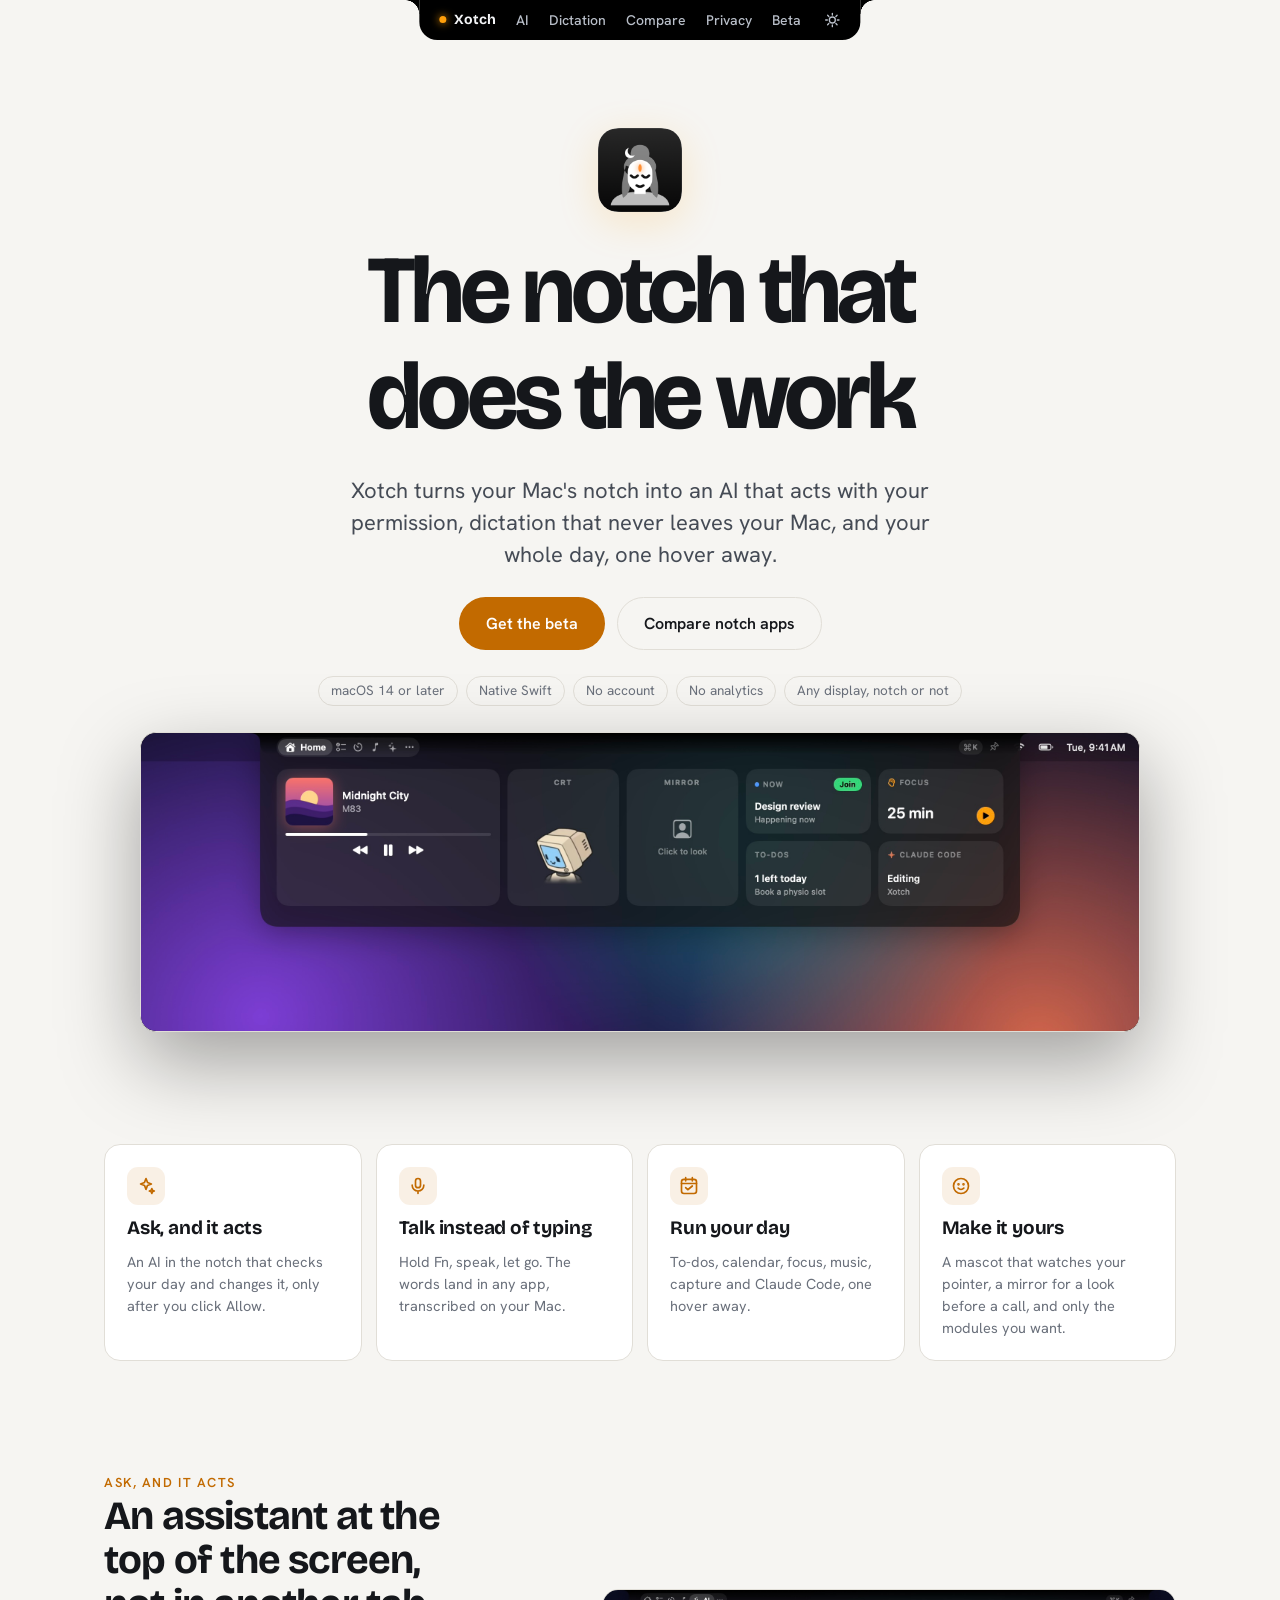
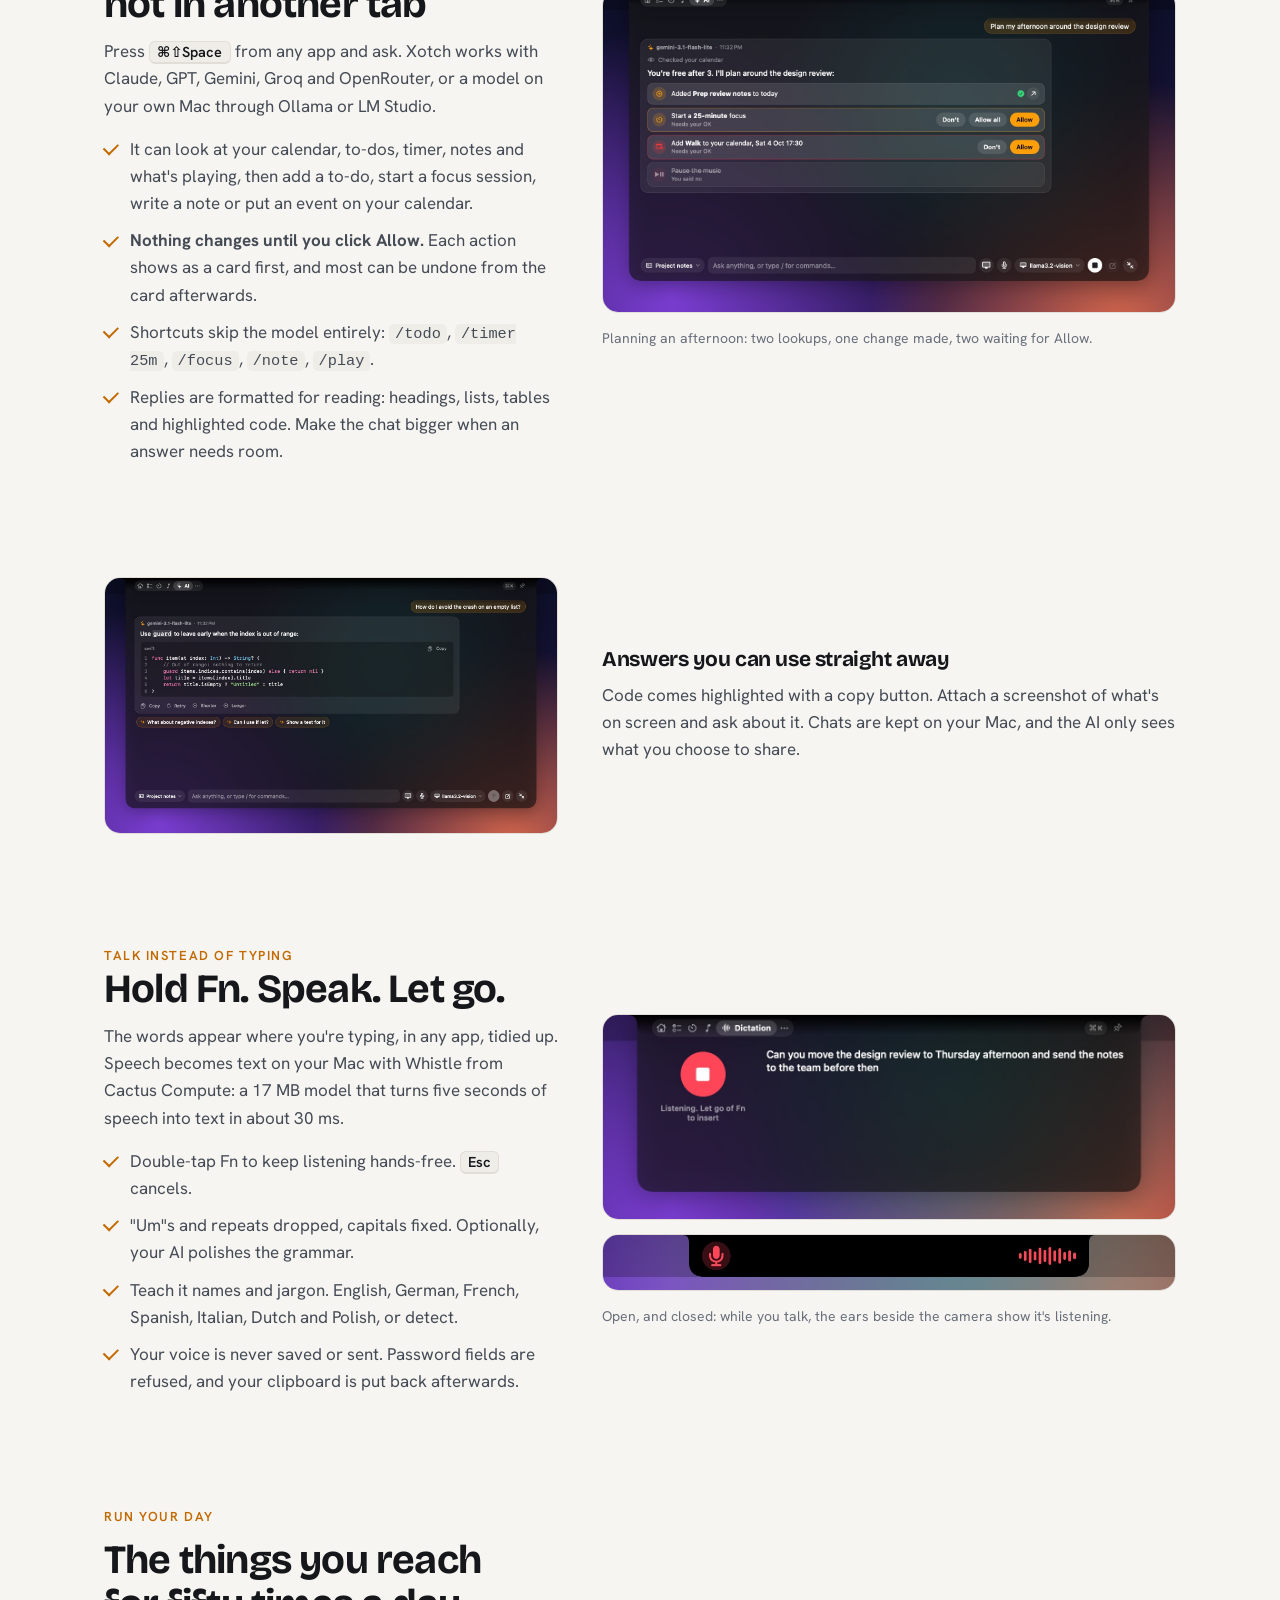
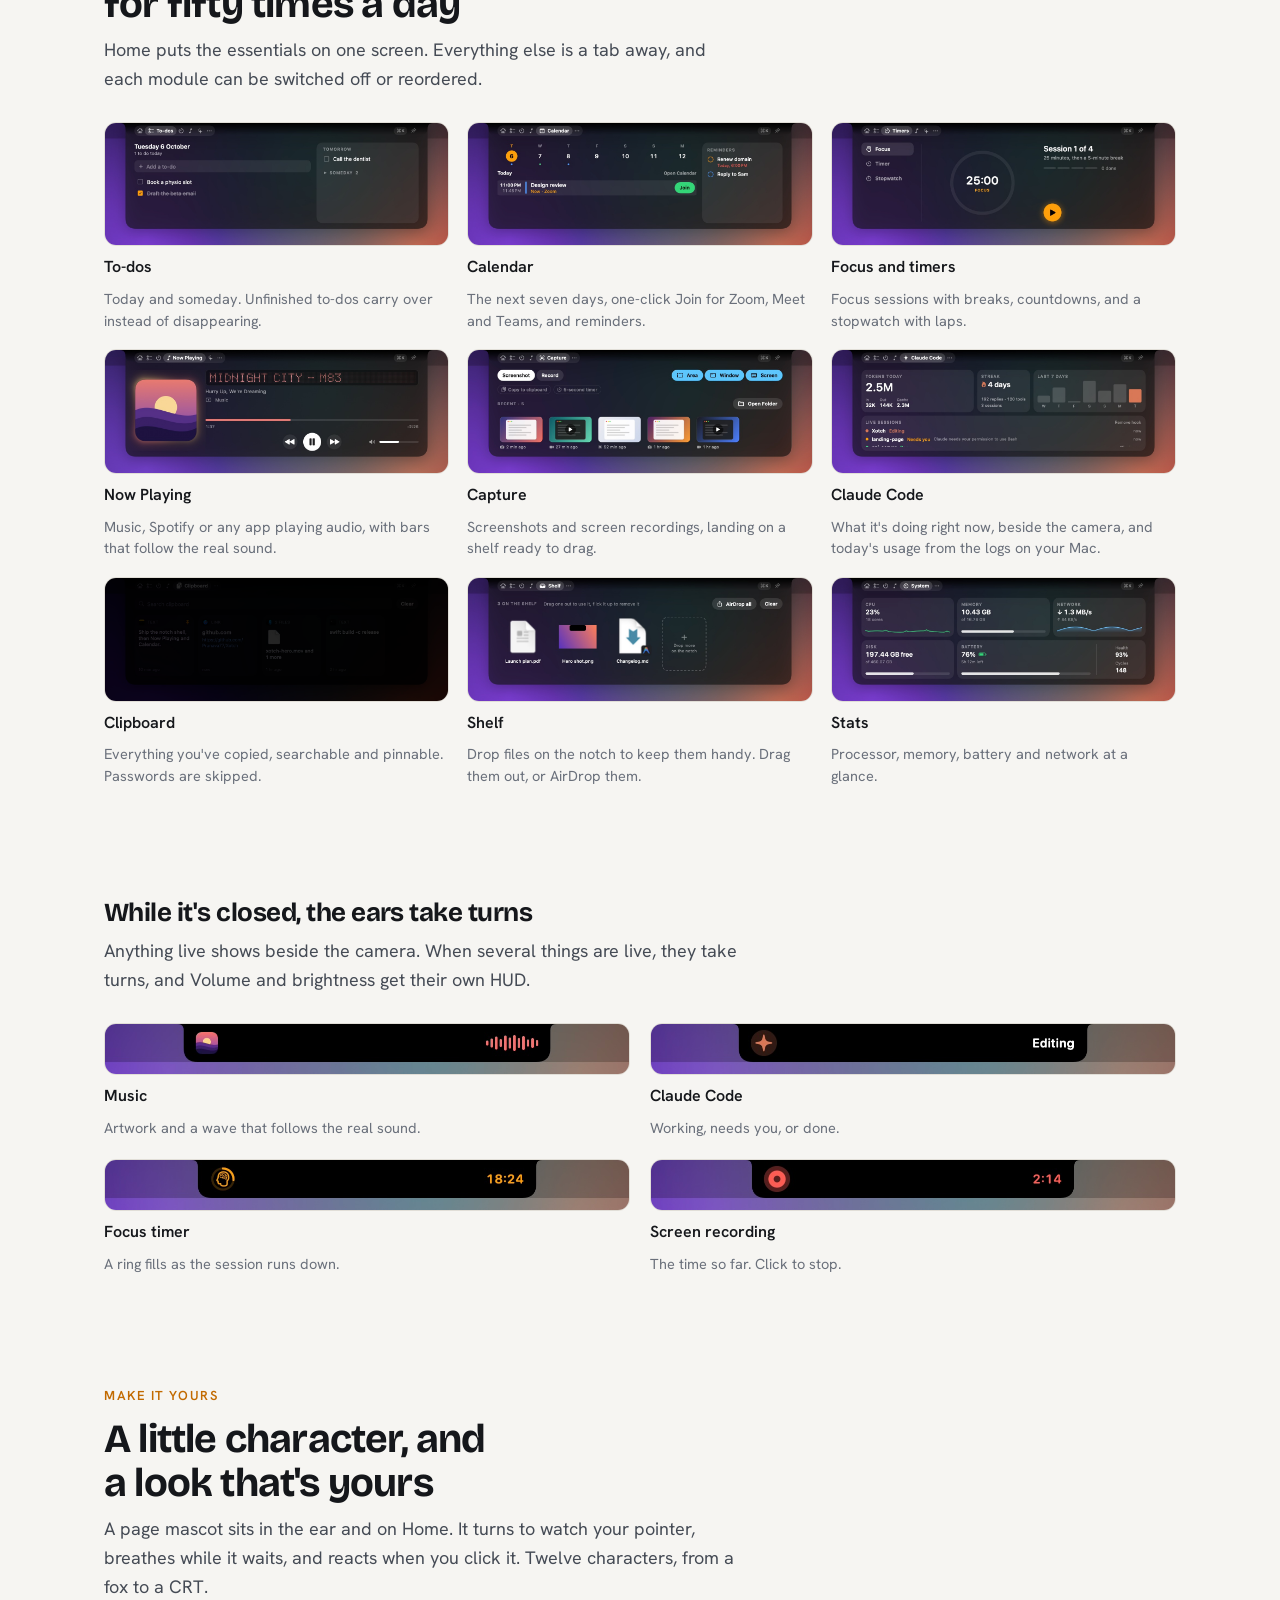
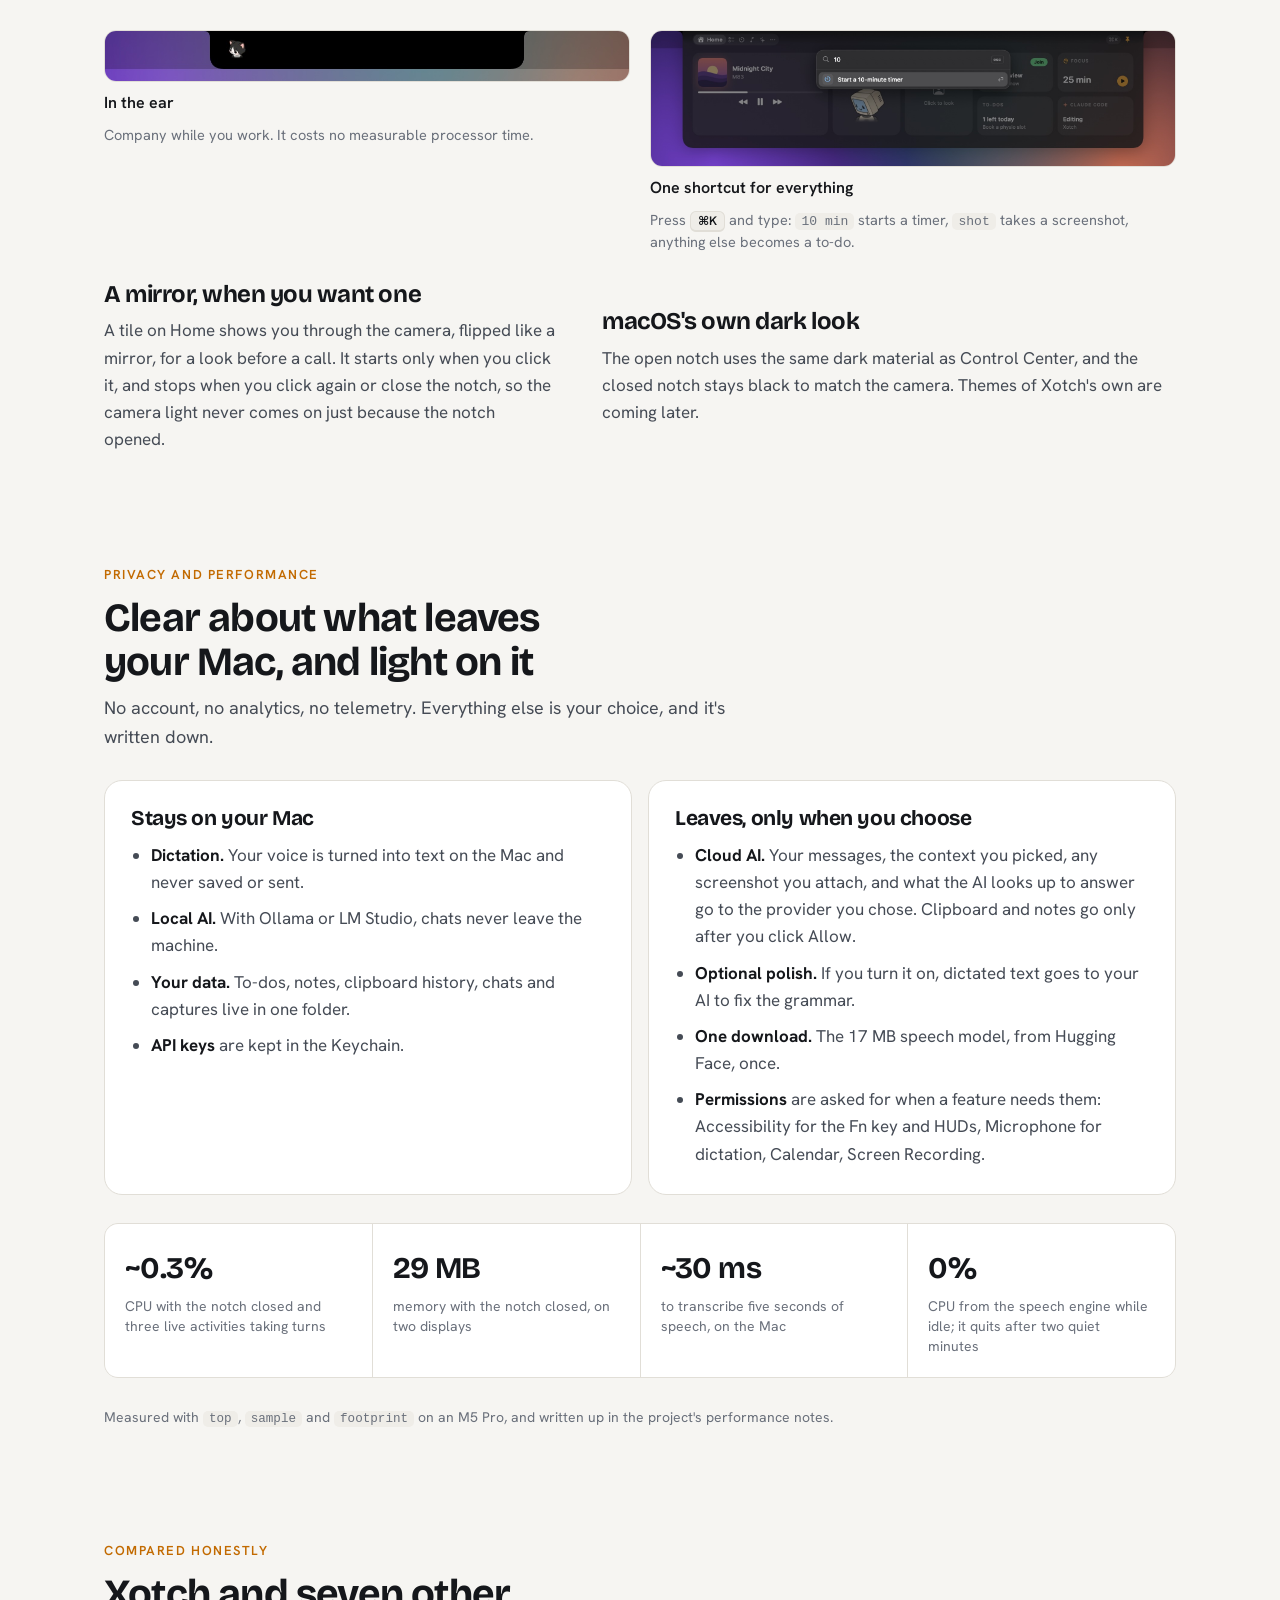
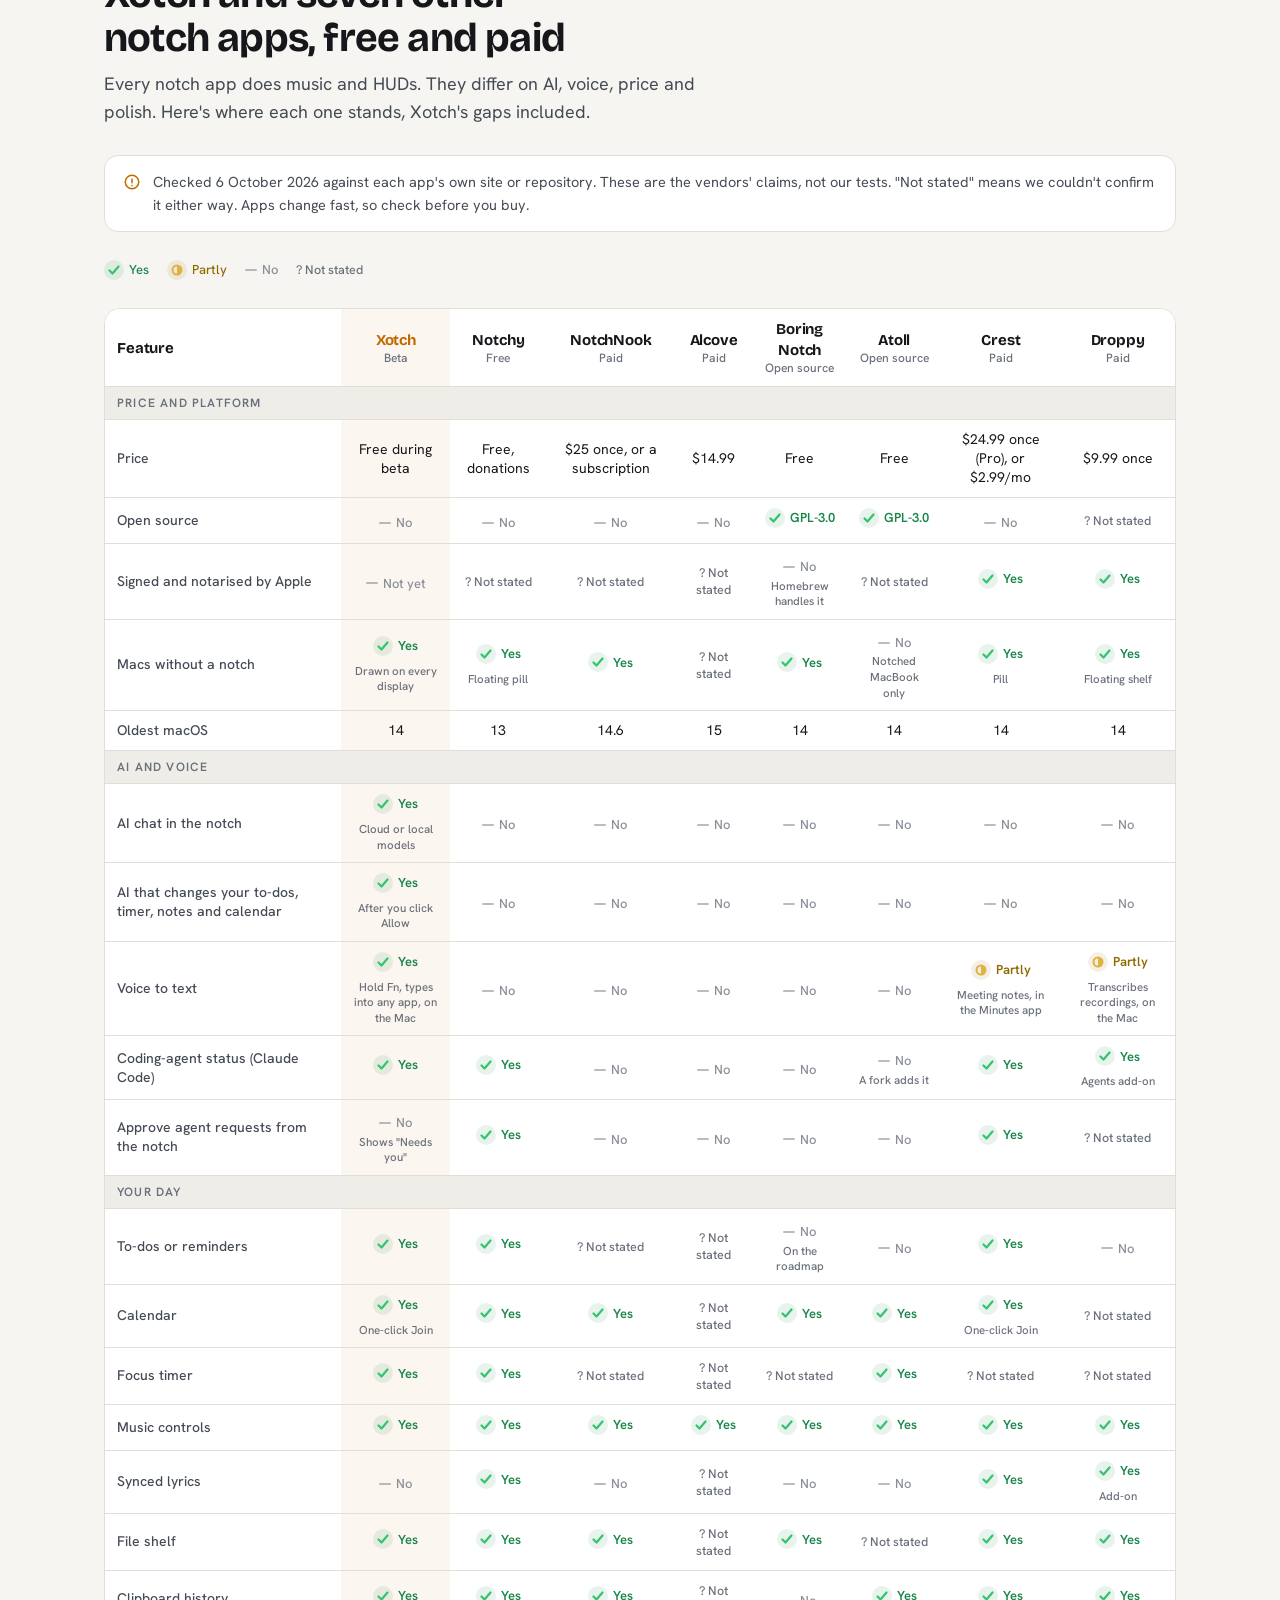
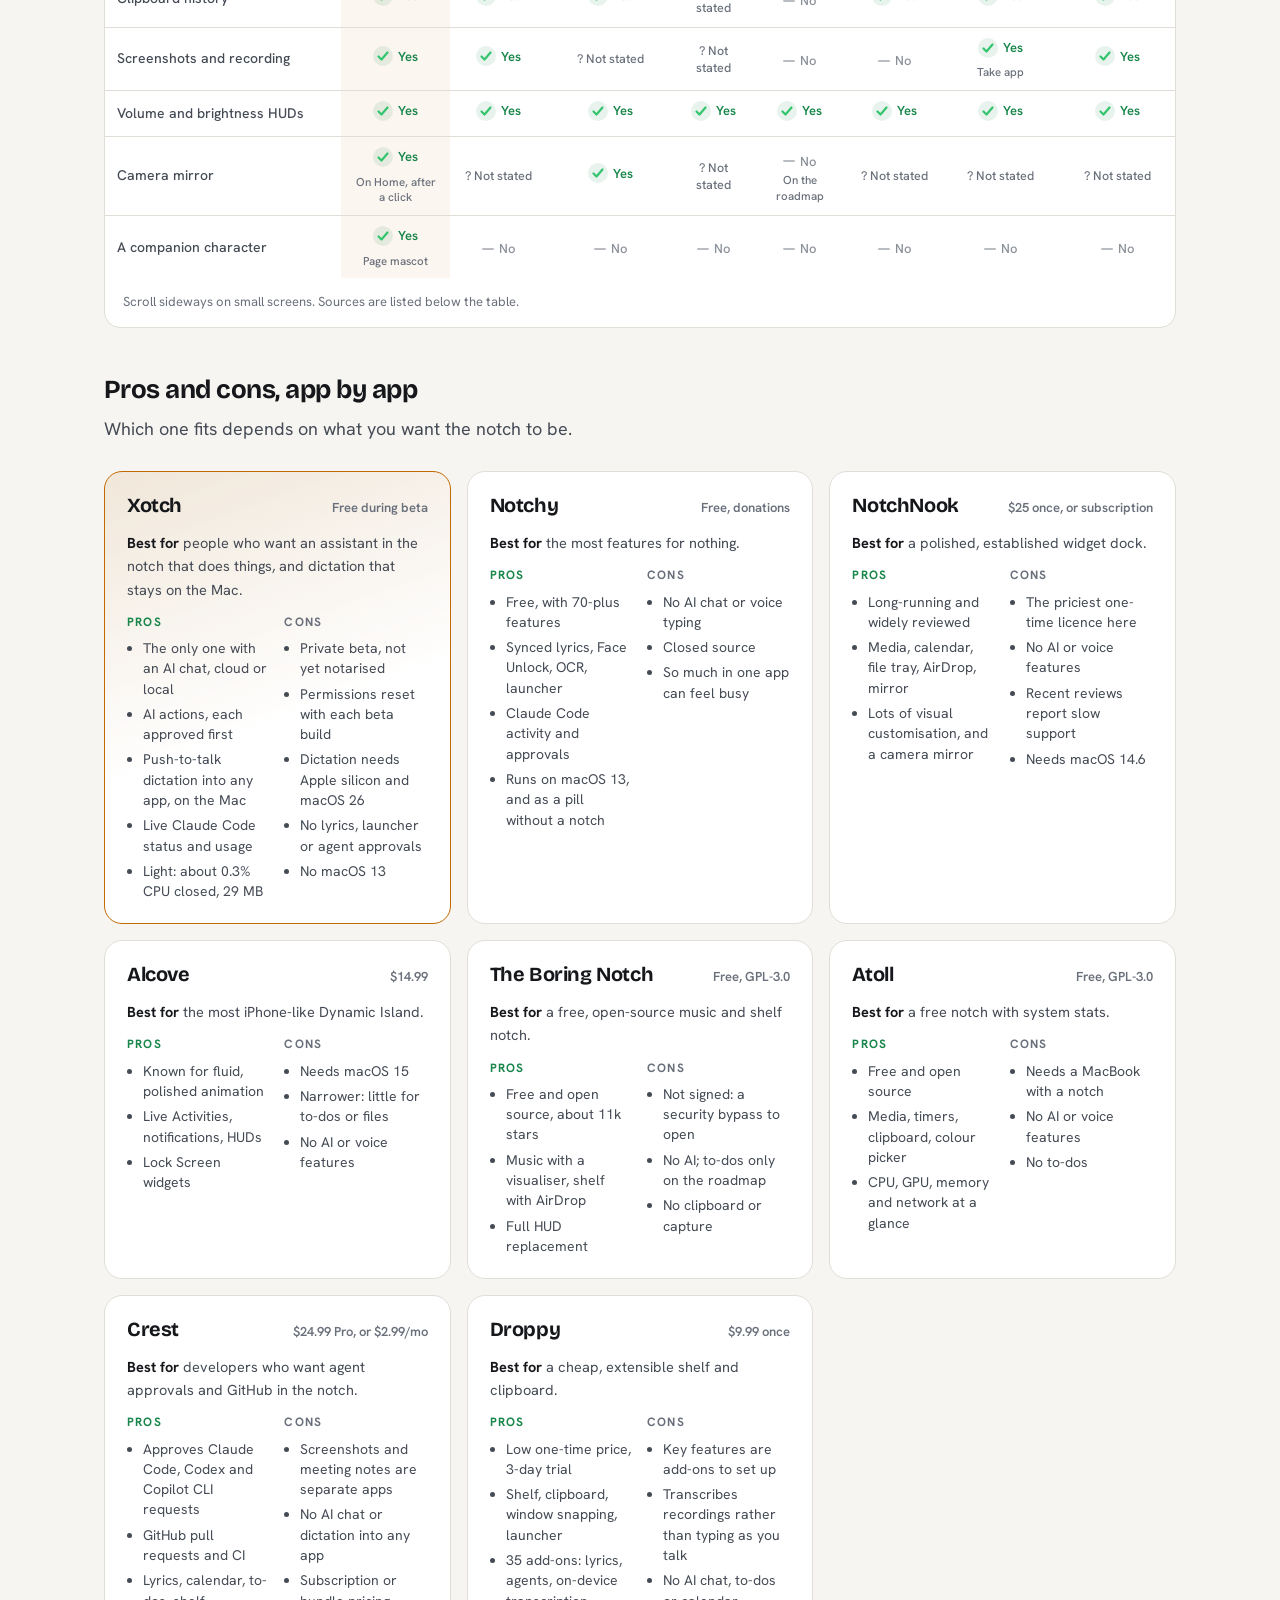
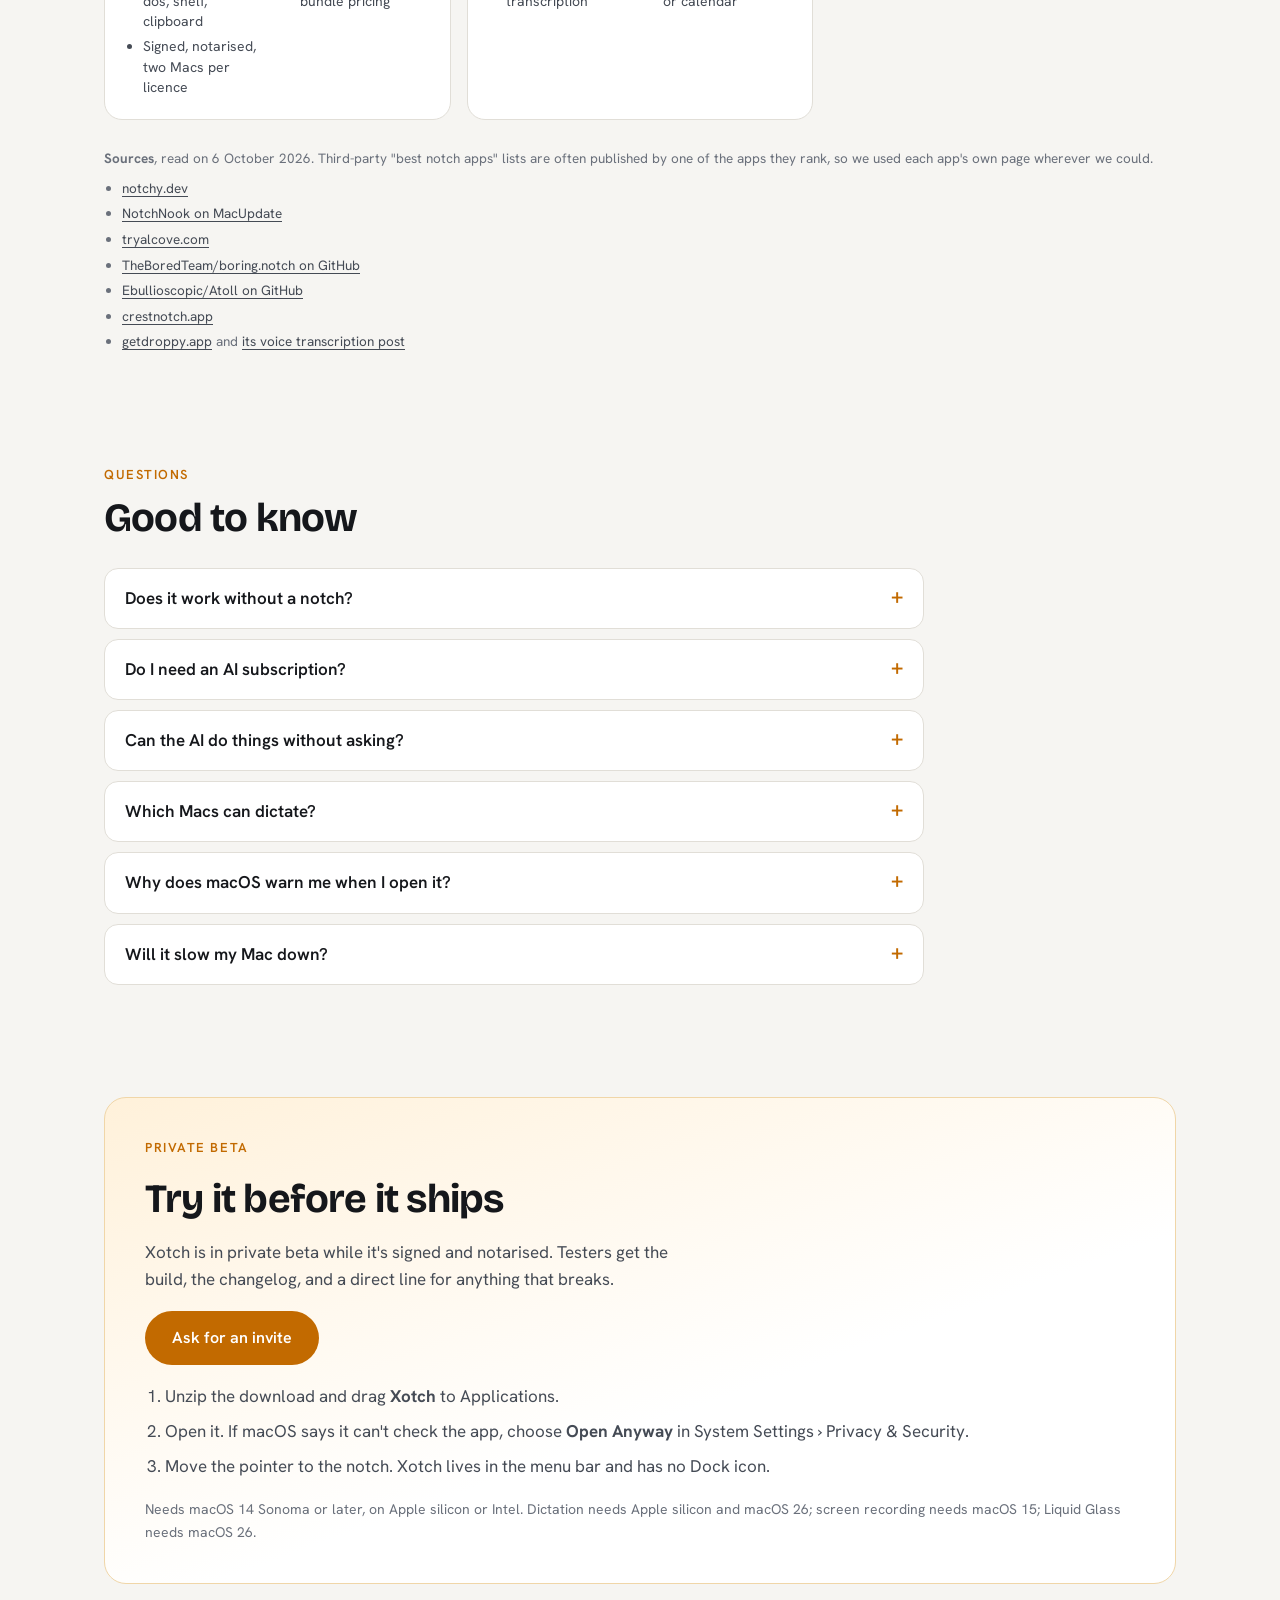
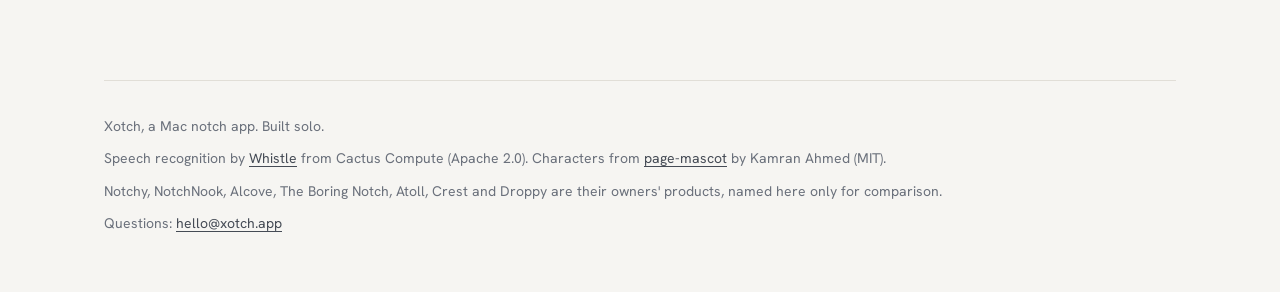
==== commit 8dacabef: "A mirror on Home, and one look: macOS's dark material Mirror - A Mirror tile on Home shows the front" ====
--- a/docs/index.html
+++ b/docs/index.html
@@ -402,7 +402,7 @@
       <a class="pillar" href="#yours">
         <span class="glyph" aria-hidden="true"><svg viewBox="0 0 24 24" fill="none" stroke="currentColor" stroke-width="2" stroke-linecap="round" stroke-linejoin="round"><circle cx="12" cy="12" r="9"/><path d="M8.5 14.5a4.5 4.5 0 0 0 7 0"/><circle cx="9" cy="10" r=".6" fill="currentColor"/><circle cx="15" cy="10" r=".6" fill="currentColor"/></svg></span>
         <b>Make it yours</b>
-        <span>A mascot that watches your pointer, four themes, and only the modules you want.</span>
+        <span>A mascot that watches your pointer, a mirror for a look before a call, and only the modules you want.</span>
       </a>
     </div>
   </section>
@@ -500,11 +500,15 @@
       <div class="card"><div class="shot"><img src="images/ears-mascot.jpg" alt="A small fox mascot in the ear beside the notch" width="1040" height="100" loading="lazy"></div><b>In the ear</b><span>Company while you work. It costs no measurable processor time.</span></div>
       <div class="card"><div class="shot"><img src="images/palette.jpg" alt="The command palette over the open notch" width="1500" height="450" loading="lazy"></div><b>One shortcut for everything</b><span>Press <kbd>⌘K</kbd> and type: <code>10 min</code> starts a timer, <code>shot</code> takes a screenshot, anything else becomes a to-do.</span></div>
     </div>
-    <div class="grid">
-      <div class="card"><div class="shot"><img src="images/theme-midnight.jpg" alt="The Midnight theme: a solid black notch" width="1500" height="450" loading="lazy"></div><b>Midnight</b><span>Solid black, the default.</span></div>
-      <div class="card"><div class="shot"><img src="images/theme-smoke.jpg" alt="The Smoke Glass theme: a frosted notch" width="1500" height="450" loading="lazy"></div><b>Smoke Glass</b><span>Liquid Glass on macOS 26.</span></div>
-      <div class="card"><div class="shot"><img src="images/theme-aurora.jpg" alt="The Aurora theme: deep blue with a violet glow" width="1500" height="450" loading="lazy"></div><b>Aurora</b><span>Deep blue with a violet glow.</span></div>
-      <div class="card"><div class="shot"><img src="images/theme-aero.jpg" alt="The Aero theme" width="1500" height="450" loading="lazy"></div><b>Aero</b><span>Or pick your own background, text, accent and glow.</span></div>
+    <div class="split">
+      <div>
+        <h3 style="font-size:24px">A mirror, when you want one</h3>
+        <p class="lead" style="margin-top:10px">A tile on Home shows you through the camera, flipped like a mirror, for a look before a call. It starts only when you click it, and stops when you click again or close the notch, so the camera light never comes on just because the notch opened.</p>
+      </div>
+      <div>
+        <h3 style="font-size:24px">macOS's own dark look</h3>
+        <p class="lead" style="margin-top:10px">The open notch uses the same dark material as Control Center, and the closed notch stays black to match the camera. Themes of Xotch's own are coming later.</p>
+      </div>
     </div>
   </section>
 
@@ -796,6 +800,17 @@
             <td><span class="mark yes">Yes</span></td>
           </tr>
           <tr>
+            <th scope="row">Camera mirror</th>
+            <td class="us"><span class="mark yes">Yes</span><span class="note-cell">On Home, after a click</span></td>
+            <td><span class="mark unk">? Not stated</span></td>
+            <td><span class="mark yes">Yes</span></td>
+            <td><span class="mark unk">? Not stated</span></td>
+            <td><span class="mark no">No</span><span class="note-cell">On the roadmap</span></td>
+            <td><span class="mark unk">? Not stated</span></td>
+            <td><span class="mark unk">? Not stated</span></td>
+            <td><span class="mark unk">? Not stated</span></td>
+          </tr>
+          <tr>
             <th scope="row">A companion character</th>
             <td class="us"><span class="mark yes">Yes</span><span class="note-cell">Page mascot</span></td>
             <td><span class="mark no">No</span></td>
@@ -862,7 +877,7 @@
           <div class="pro"><h4>Pros</h4><ul>
             <li>Long-running and widely reviewed</li>
             <li>Media, calendar, file tray, AirDrop, mirror</li>
-            <li>Lots of visual customisation</li>
+            <li>Lots of visual customisation, and a camera mirror</li>
           </ul></div>
           <div class="con"><h4>Cons</h4><ul>
             <li>The priciest one-time licence here</li>
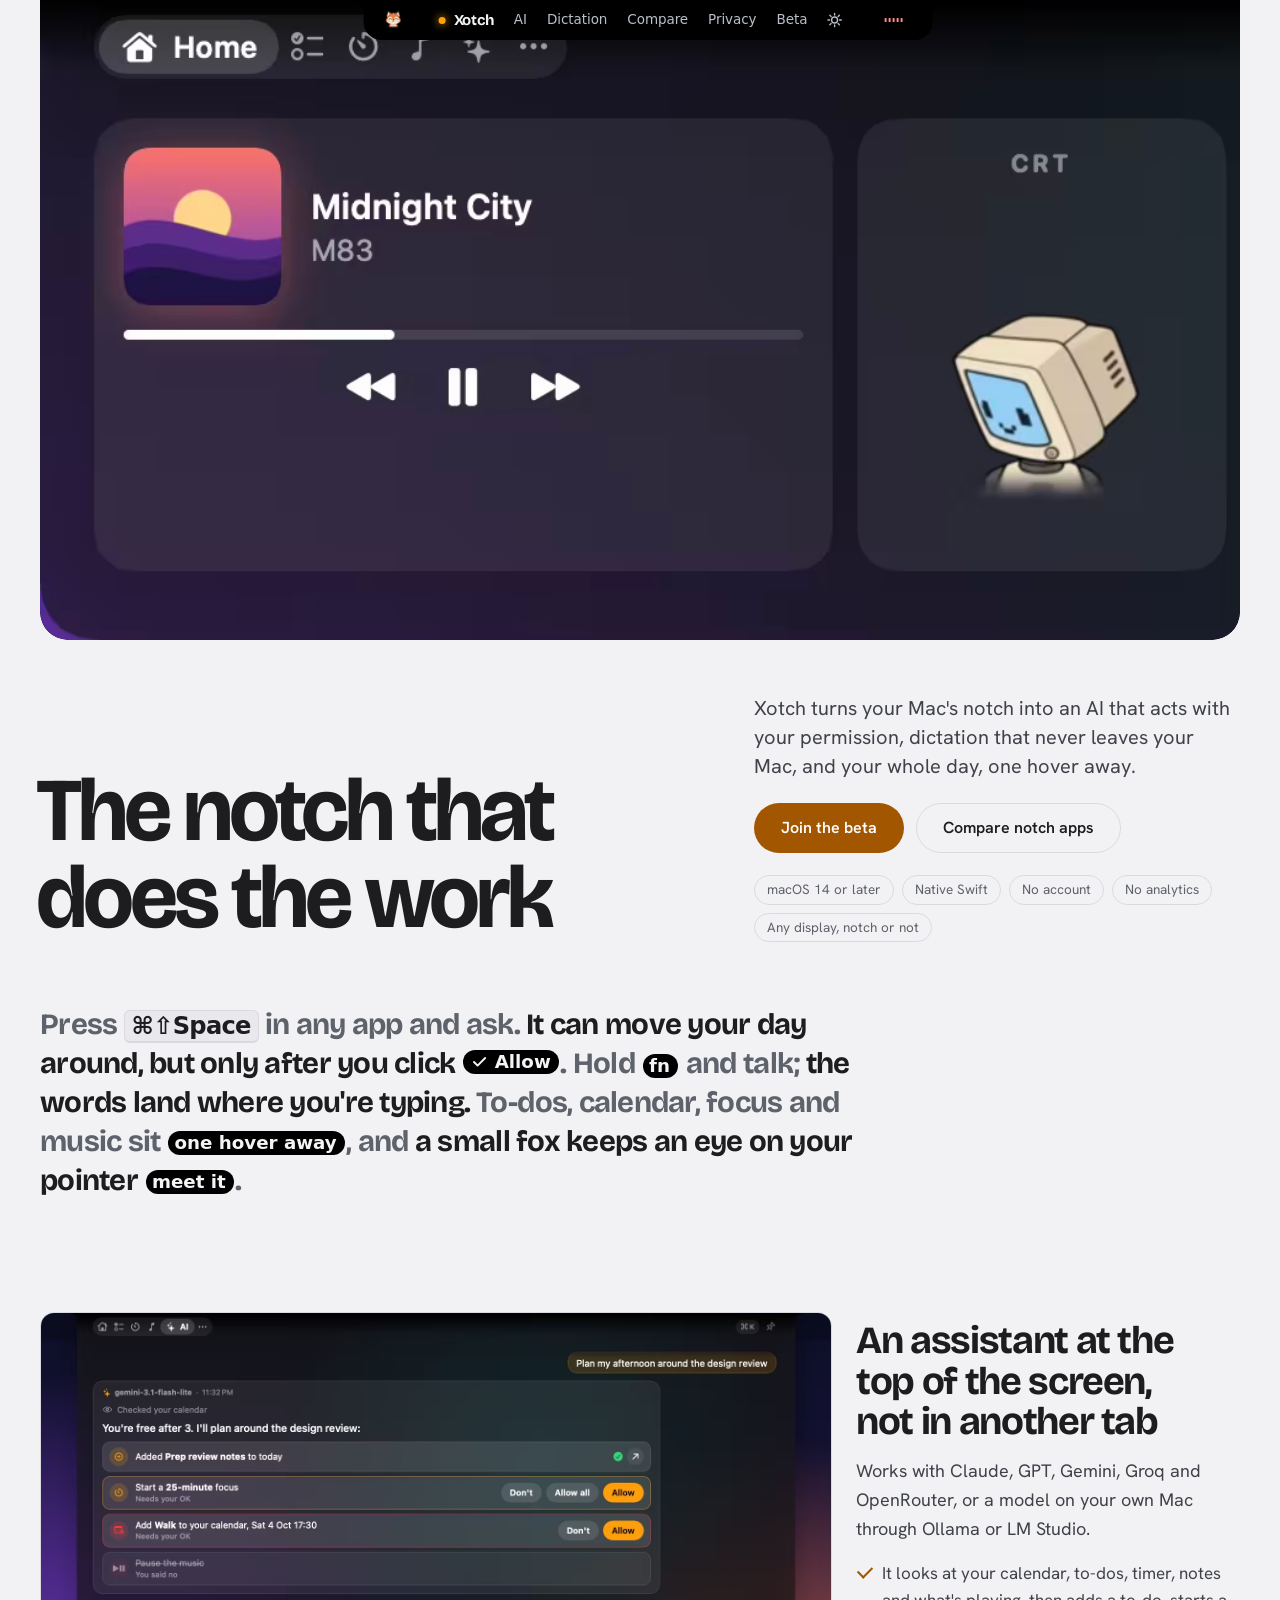
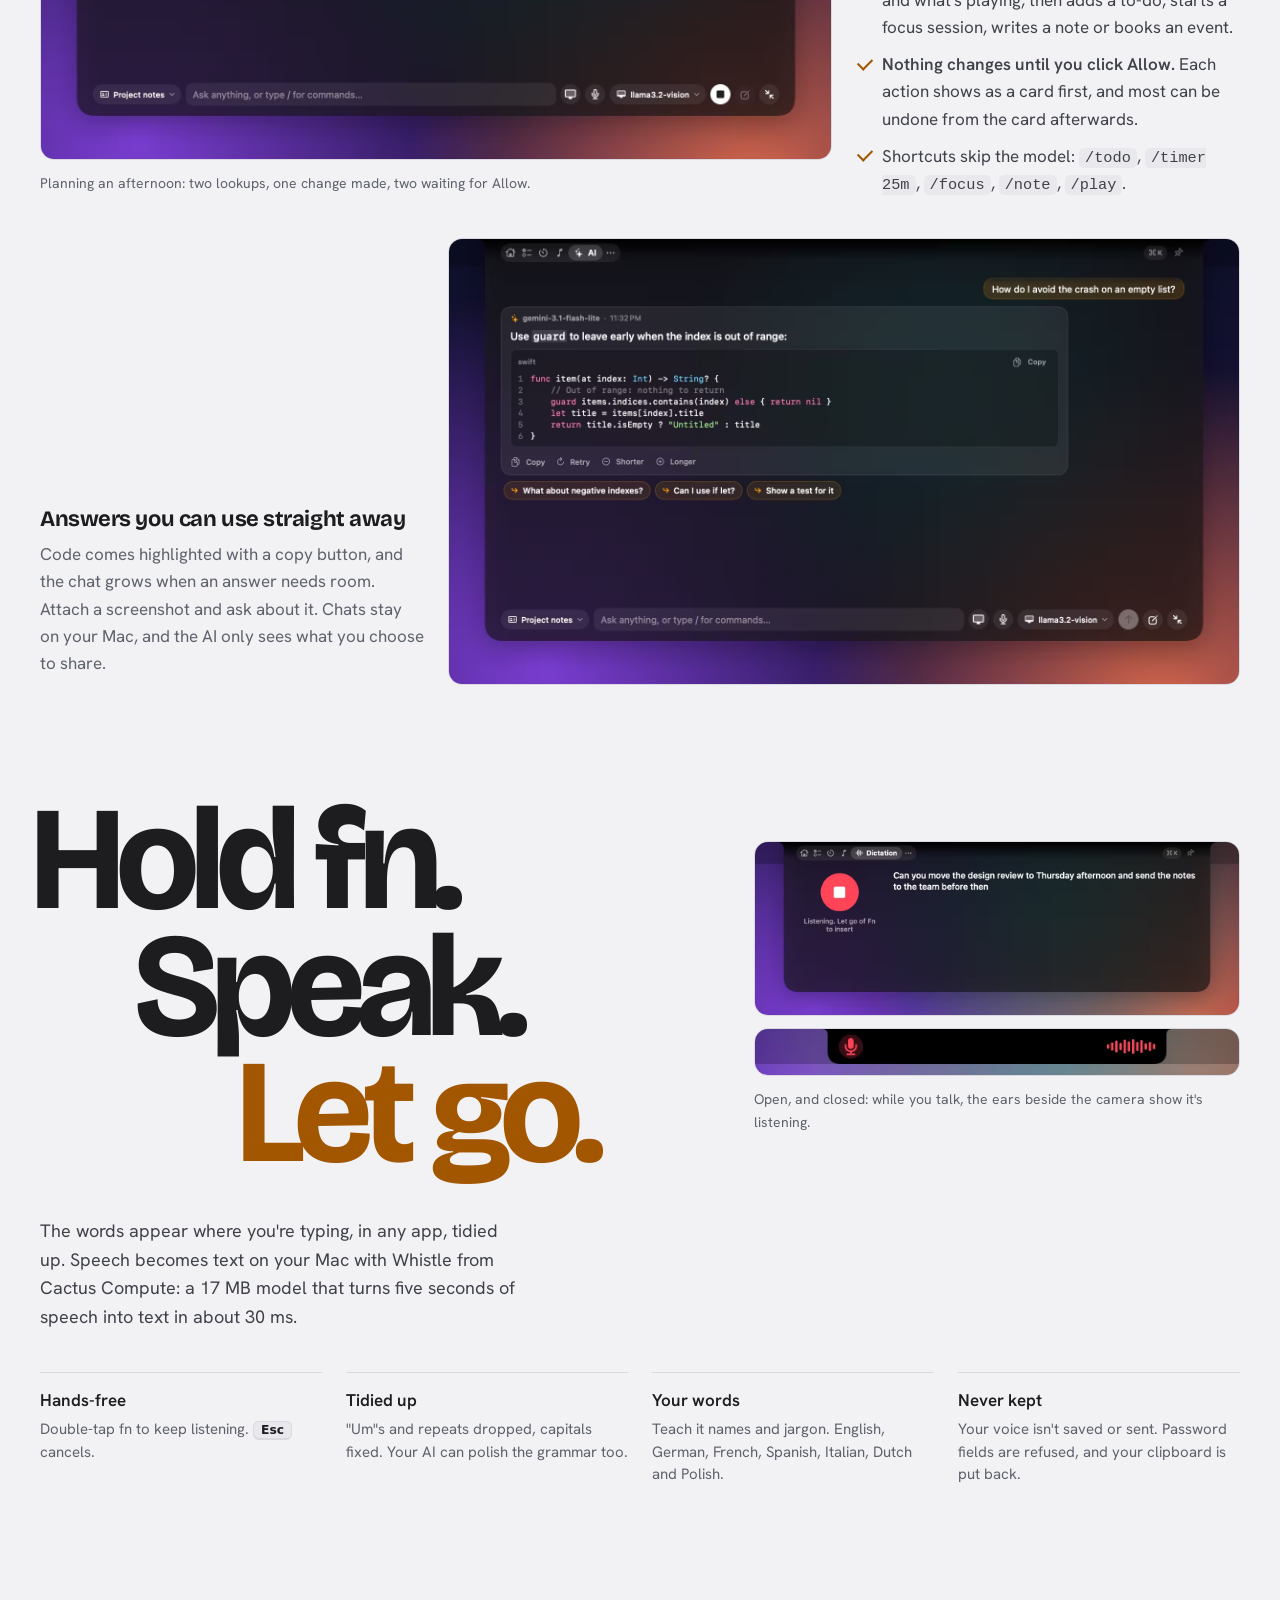
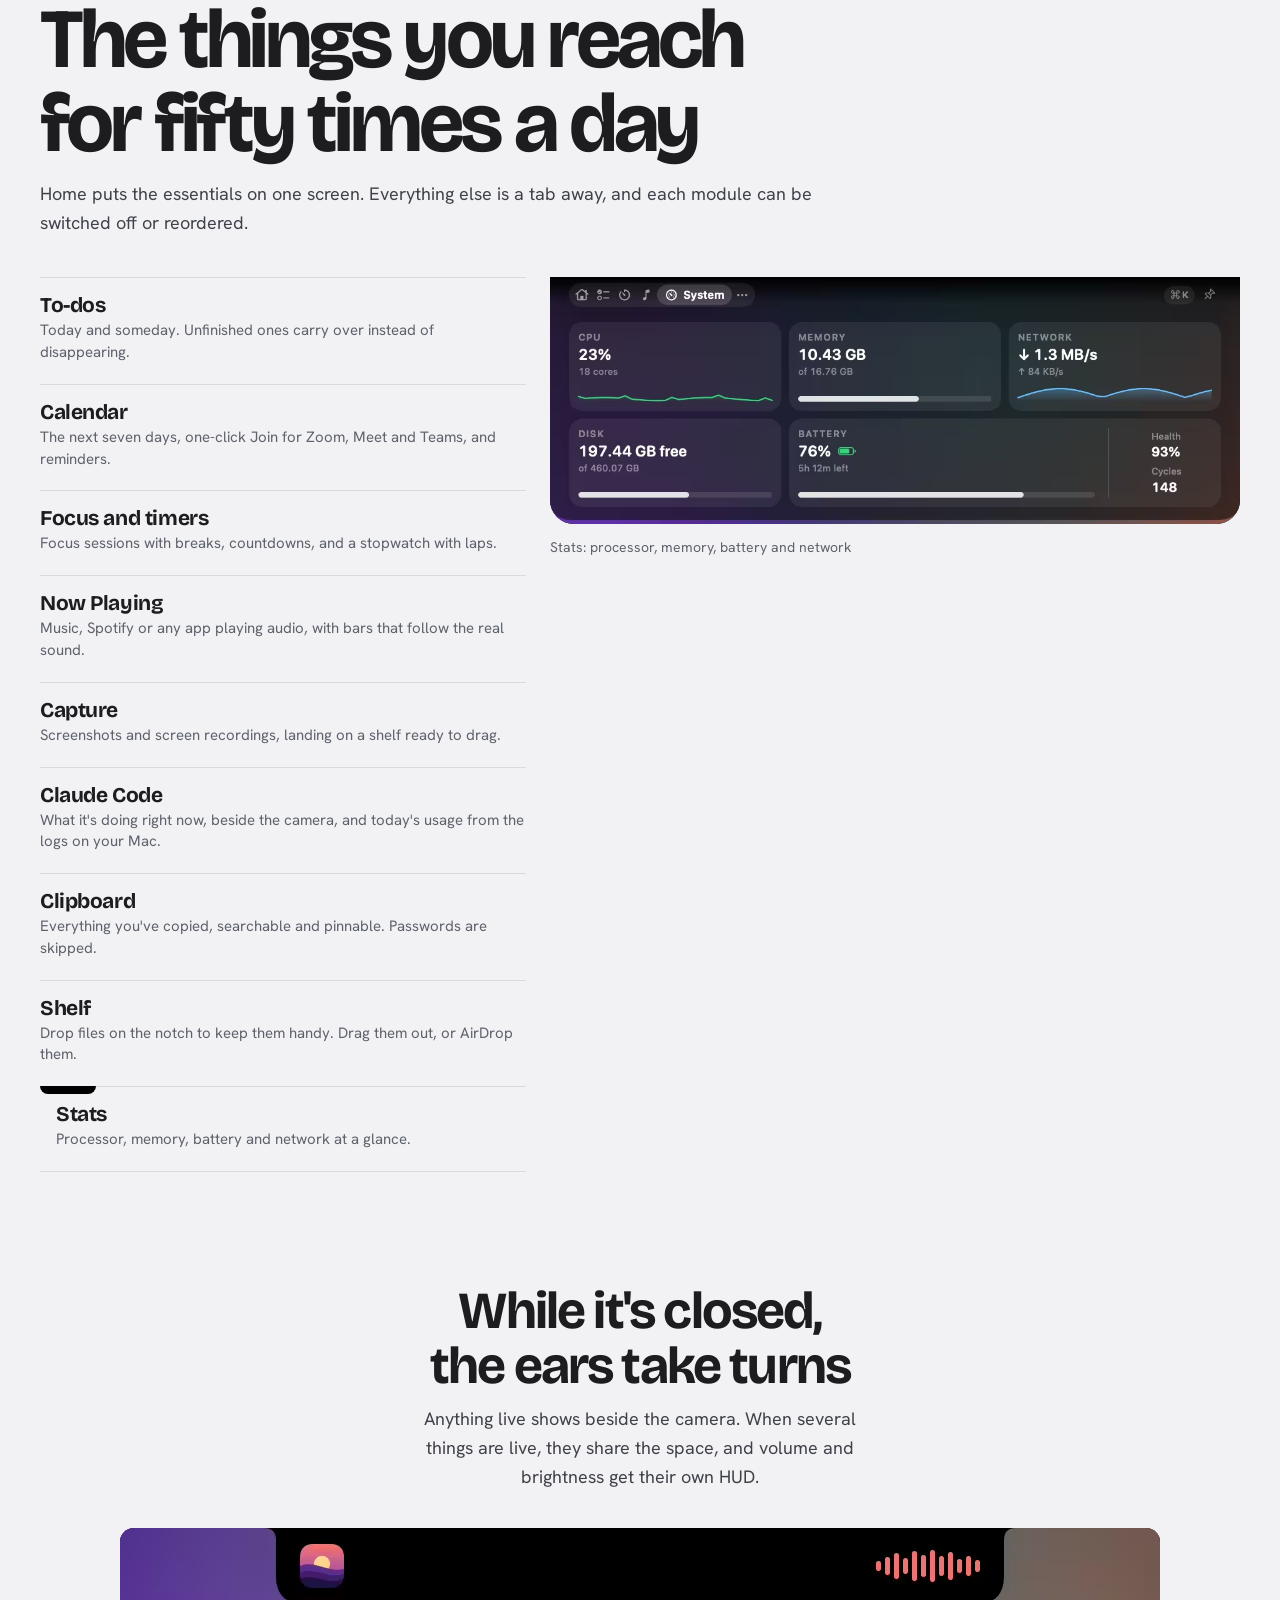
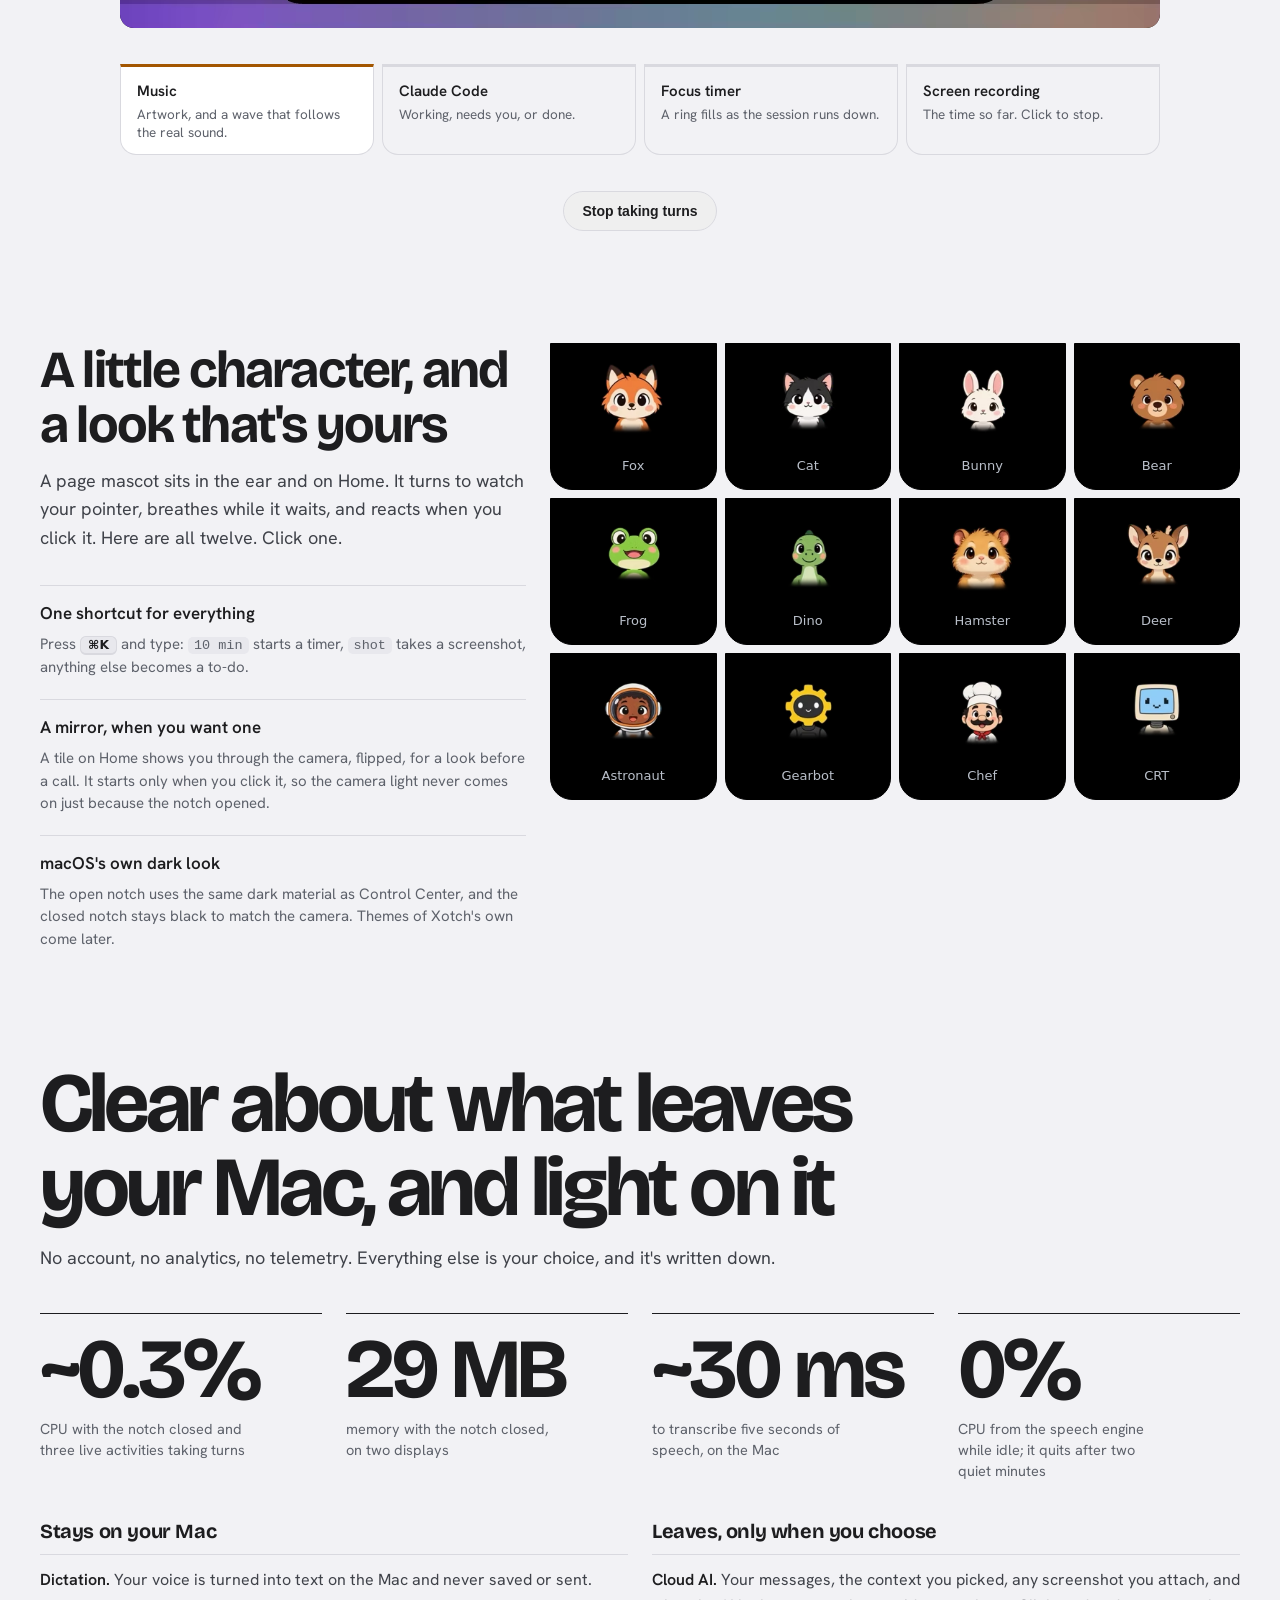
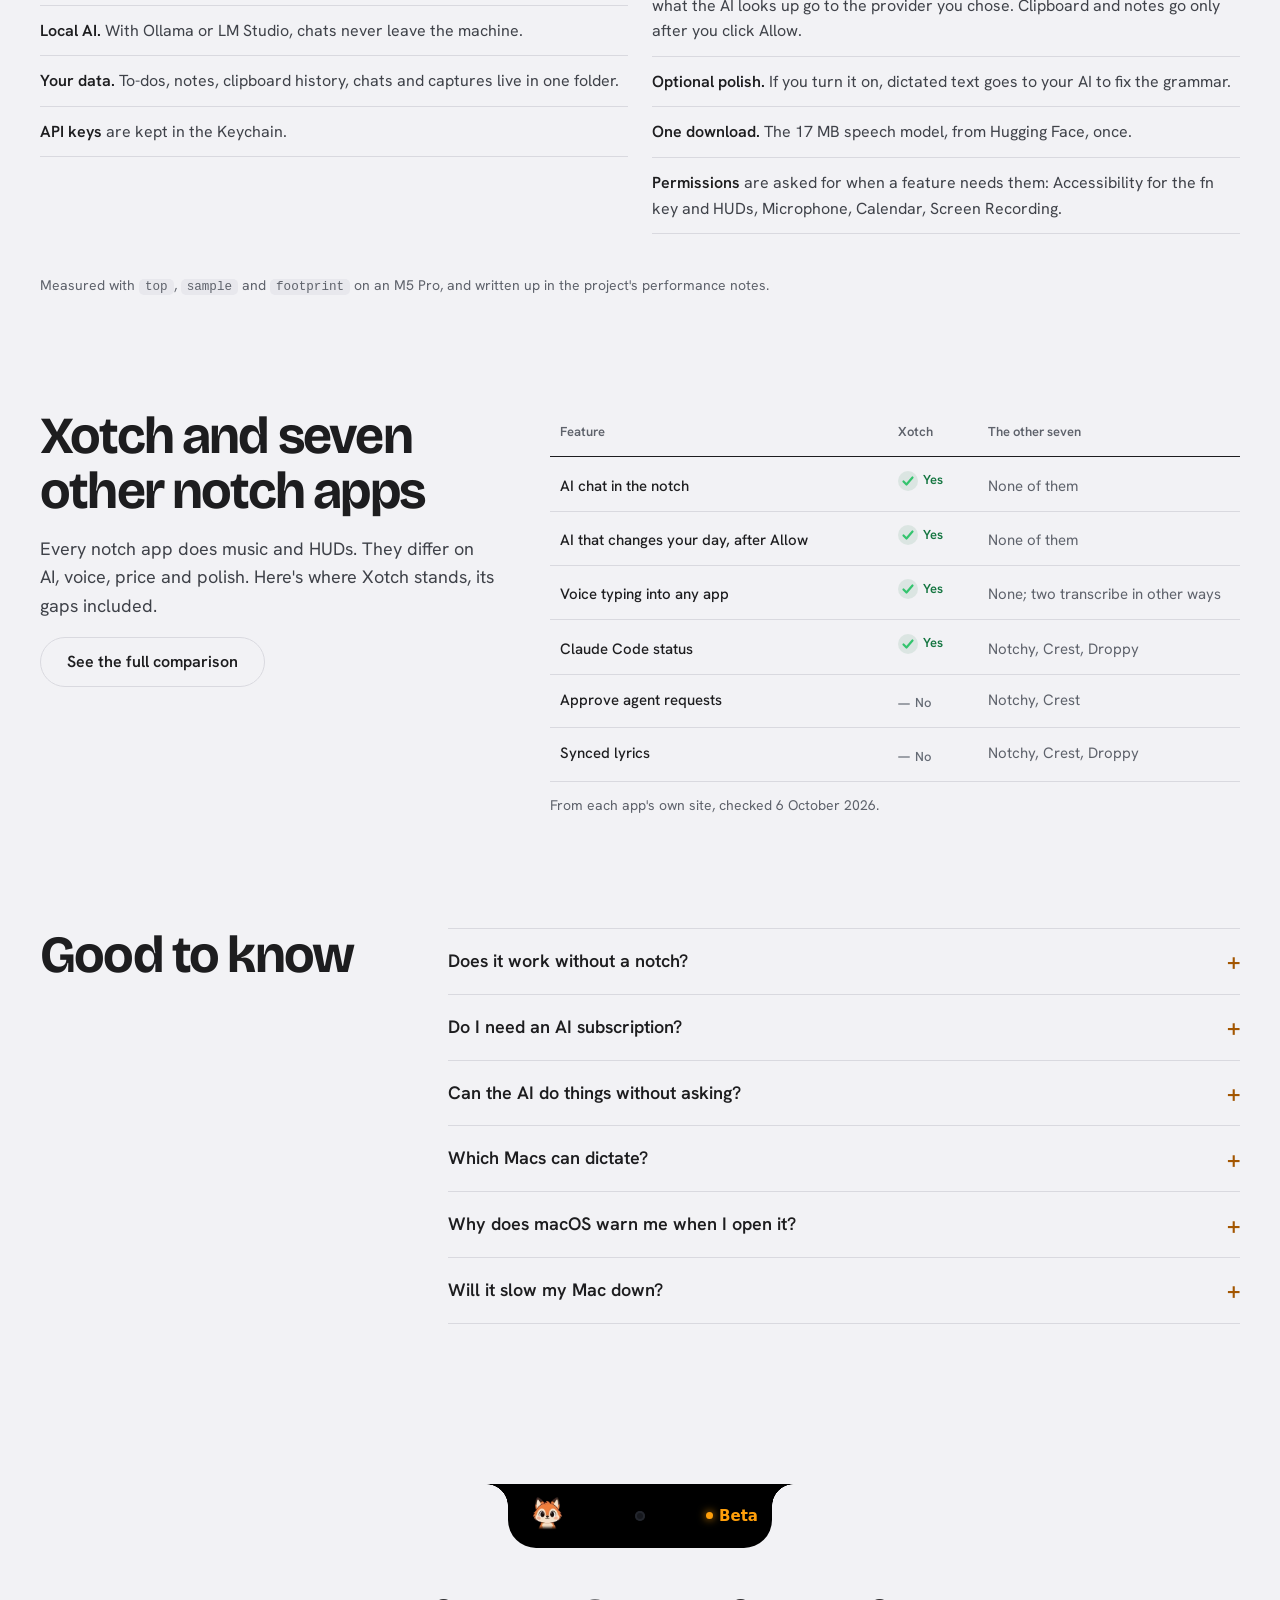
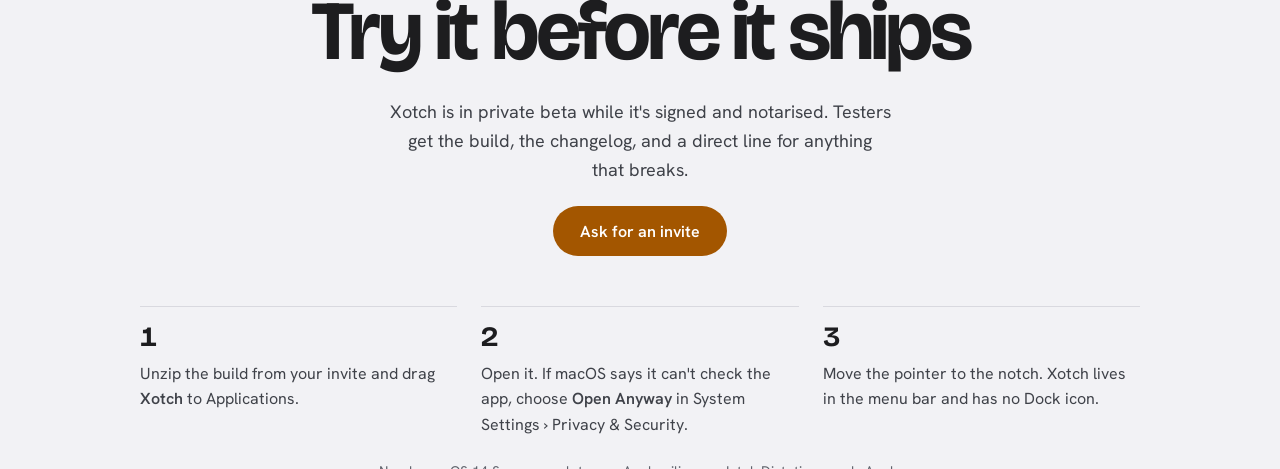
==== commit 54ecfeef: "Make the site live in the notch, with a compare page and a 404 The page now works the way Xotch does" ====
--- a/docs/index.html
+++ b/docs/index.html
@@ -3,524 +3,279 @@
 <head>
 <meta charset="utf-8">
 <meta name="viewport" content="width=device-width,initial-scale=1,viewport-fit=cover">
-<title>Xotch — the notch that does the work</title>
-<meta name="description" content="Xotch turns your Mac's notch into an AI that acts with your permission, push-to-talk dictation that never leaves your Mac, and your whole day one hover away. Compared honestly with Notchy, NotchNook, Alcove, Boring Notch, Atoll, Crest and Droppy.">
-<meta property="og:title" content="Xotch — the notch that does the work">
+<title>Xotch: the notch that does the work</title>
+<meta name="description" content="Xotch turns your Mac's notch into an AI that acts after you click Allow, dictation that stays on your Mac, and your day one hover away.">
+<!-- The site's address. xotch.app doesn't resolve yet: change it here, in og:url/og:image, the JSON-LD, compare/, robots.txt and sitemap.xml once it's live. -->
+<link rel="canonical" href="https://xotch.app/">
+<meta property="og:title" content="Xotch: the notch that does the work">
 <meta property="og:description" content="An AI that acts with your permission, on-device dictation, and your day, one hover away. With an honest comparison of eight notch apps.">
-<meta property="og:image" content="images/hero.jpg">
+<meta property="og:url" content="https://xotch.app/">
+<meta property="og:image" content="https://xotch.app/og.png">
+<meta property="og:image:alt" content="Xotch open under the notch, over the headline The notch that does the work">
 <meta property="og:type" content="website">
+<meta name="twitter:card" content="summary_large_image">
 <meta name="theme-color" content="#08090B" media="(prefers-color-scheme: dark)">
-<meta name="theme-color" content="#F6F5F2" media="(prefers-color-scheme: light)">
+<meta name="theme-color" content="#F2F2F5" media="(prefers-color-scheme: light)">
 <link rel="icon" href="images/icon.png">
-<link rel="preconnect" href="https://fonts.googleapis.com">
-<link rel="preconnect" href="https://fonts.gstatic.com" crossorigin>
-<link rel="stylesheet" href="https://fonts.googleapis.com/css2?family=Bricolage+Grotesque:opsz,wght@12..96,600;12..96,700&family=Hanken+Grotesk:wght@400;500;600&display=swap">
-<style>
-:root {
-  color-scheme: dark;
-  --ink: #F3F4F6;
-  --ink-2: #B9BFC9;
-  --muted: #8A919D;
-  --ground: #08090B;
-  --surface: #101216;
-  --raised: #171A1F;
-  --line: #23272E;
-  --accent: #FF9F0A;
-  --accent-ink: #1A1200;
-  --accent-soft: rgba(255, 159, 10, .12);
-  --good: #34C46E;
-  --good-soft: rgba(52, 196, 110, .13);
-  --part: #E0B341;
-  --part-soft: rgba(224, 179, 65, .14);
-  --bad: #8A919D;
-  --us: rgba(255, 159, 10, .07);
-  --beta-from: #1A1305;
-  --beta-line: #3A2A09;
-  --display: "Bricolage Grotesque", "Avenir Next", system-ui, sans-serif;
-  --body: "Hanken Grotesk", -apple-system, "Segoe UI", system-ui, sans-serif;
-  --spring: cubic-bezier(.32, 1.28, .44, 1);
-}
-@media (prefers-color-scheme: light) {
-  :root:not([data-theme="dark"]) {
-    color-scheme: light;
-    --ink: #15171B;
-    --ink-2: #454B55;
-    --muted: #6A707B;
-    --ground: #F6F5F2;
-    --surface: #FFFFFF;
-    --raised: #EFEDE8;
-    --line: #E1DED7;
-    --accent: #C26A00;
-    --accent-ink: #FFFFFF;
-    --accent-soft: rgba(194, 106, 0, .1);
-    --good: #18864A;
-    --good-soft: rgba(24, 134, 74, .1);
-    --part: #8F6A00;
-    --part-soft: rgba(143, 106, 0, .1);
-    --bad: #8A8F98;
-    --us: rgba(194, 106, 0, .06);
-    --beta-from: #FFF1DA;
-    --beta-line: #F0D6A8;
-  }
-}
-:root[data-theme="light"] {
-  color-scheme: light;
-  --ink: #15171B;
-  --ink-2: #454B55;
-  --muted: #6A707B;
-  --ground: #F6F5F2;
-  --surface: #FFFFFF;
-  --raised: #EFEDE8;
-  --line: #E1DED7;
-  --accent: #C26A00;
-  --accent-ink: #FFFFFF;
-  --accent-soft: rgba(194, 106, 0, .1);
-  --good: #18864A;
-  --good-soft: rgba(24, 134, 74, .1);
-  --part: #8F6A00;
-  --part-soft: rgba(143, 106, 0, .1);
-  --bad: #8A8F98;
-  --us: rgba(194, 106, 0, .06);
-  --beta-from: #FFF1DA;
-  --beta-line: #F0D6A8;
-}
-
-* { box-sizing: border-box; }
-html { scroll-behavior: smooth; scroll-padding-top: 72px; -webkit-text-size-adjust: 100%; }
-body {
-  margin: 0;
-  background: var(--ground);
-  color: var(--ink);
-  font-family: var(--body);
-  font-size: 17px;
-  line-height: 1.6;
-  -webkit-font-smoothing: antialiased;
-  overflow-x: hidden;
-}
-img { max-width: 100%; height: auto; display: block; }
-a { color: var(--accent); text-underline-offset: 3px; }
-h1, h2, h3 { font-family: var(--display); margin: 0; text-wrap: balance; letter-spacing: -.02em; line-height: 1.1; }
-p { margin: 0; }
-kbd {
-  font-family: var(--body);
-  font-size: .85em;
-  font-weight: 600;
-  padding: 1px 7px;
-  border-radius: 6px;
-  border: 1px solid var(--line);
-  border-bottom-width: 2px;
-  background: var(--raised);
-  color: var(--ink);
-  white-space: nowrap;
-}
-code { font-size: .9em; background: var(--raised); padding: 1px 6px; border-radius: 5px; }
-:focus-visible { outline: 2px solid var(--accent); outline-offset: 3px; border-radius: 6px; }
-.skip { position: absolute; left: -999px; top: 8px; z-index: 60; background: var(--accent); color: var(--accent-ink); padding: 8px 14px; border-radius: 8px; }
-.skip:focus { left: 16px; }
-
-/* The notch, holding the navigation. It stays black in both themes, like the real one. */
-.notch {
-  position: fixed;
-  top: 0;
-  left: 50%;
-  transform: translateX(-50%);
-  z-index: 40;
-  display: flex;
-  align-items: center;
-  gap: 20px;
-  height: 40px;
-  padding: 0 20px;
-  padding-top: env(safe-area-inset-top, 0px);
-  background: #000;
-  border-radius: 0 0 18px 18px;
-  font-size: 14px;
-  font-weight: 500;
-  max-width: calc(100vw - 32px);
-}
-.notch::before, .notch::after {
-  content: "";
-  position: absolute;
-  top: env(safe-area-inset-top, 0px);
-  width: 14px; height: 14px;
-  pointer-events: none;
-}
-.notch::before { left: -14px; background: radial-gradient(circle at 0 100%, transparent 13.5px, #000 14px); }
-.notch::after { right: -14px; background: radial-gradient(circle at 100% 100%, transparent 13.5px, #000 14px); }
-.notch a { color: #B9BFC9; text-decoration: none; white-space: nowrap; }
-.notch a:hover { color: #fff; }
-.notch .name { font-family: var(--display); font-weight: 700; color: #F3F4F6; letter-spacing: -.01em; display: flex; align-items: center; gap: 8px; text-decoration: none; }
-.notch .dot { width: 7px; height: 7px; border-radius: 50%; background: #FF9F0A; box-shadow: 0 0 9px #FF9F0A; }
-.theme-toggle {
-  background: none; border: 0; padding: 4px; margin: 0 -4px 0 0; cursor: pointer; color: #B9BFC9;
-  display: grid; place-items: center; border-radius: 50%;
-}
-.theme-toggle:hover { color: #fff; }
-.theme-toggle svg { width: 16px; height: 16px; }
-
-.wrap { max-width: 1120px; margin: 0 auto; padding-inline: 24px; }
-main { display: grid; gap: 112px; padding-block: 128px 96px; }
-section { display: grid; gap: 28px; min-width: 0; }
-.head { display: grid; gap: 10px; max-width: 64ch; }
-h2 { font-size: clamp(28px, 4vw, 40px); font-weight: 700; }
-h3 { font-size: 21px; font-weight: 700; }
-.head p { color: var(--ink-2); font-size: 18px; }
-.kicker, .head .kicker { font-size: 13px; font-weight: 600; letter-spacing: .12em; text-transform: uppercase; color: var(--accent); }
-.lead { color: var(--ink-2); }
-
-/* Hero */
-.hero { display: grid; gap: 26px; justify-items: center; text-align: center; }
-.hero .icon { width: 84px; height: 84px; border-radius: 20px; box-shadow: 0 10px 40px rgba(255, 159, 10, .18); }
-.hero h1 { font-size: clamp(46px, 9vw, 96px); font-weight: 700; letter-spacing: -.045em; max-width: 13ch; }
-.hero .lede { font-size: clamp(18px, 2.2vw, 22px); color: var(--ink-2); max-width: 52ch; line-height: 1.45; }
-.badges { display: flex; flex-wrap: wrap; gap: 8px; justify-content: center; font-size: 13.5px; color: var(--muted); }
-.badges span { border: 1px solid var(--line); border-radius: 999px; padding: 3px 12px; }
-.cta { display: flex; flex-wrap: wrap; gap: 12px; justify-content: center; }
-.button {
-  display: inline-flex;
-  align-items: center;
-  gap: 8px;
-  padding: 13px 26px;
-  border-radius: 999px;
-  font-weight: 600;
-  font-size: 16px;
-  text-decoration: none;
-  border: 1px solid transparent;
-  transition: transform .25s var(--spring), background .2s ease;
-}
-.button.primary { background: var(--accent); color: var(--accent-ink); }
-.button.ghost { border-color: var(--line); color: var(--ink); }
-.button:hover { transform: translateY(-2px); }
-.button.ghost:hover { background: var(--surface); }
-.shot { border-radius: 16px; overflow: hidden; border: 1px solid var(--line); background: #000; }
-.hero .shot { max-width: 1000px; width: 100%; box-shadow: 0 30px 80px rgba(0, 0, 0, .35); }
-
-/* Pillars */
-.pillars { display: grid; grid-template-columns: repeat(4, minmax(0, 1fr)); gap: 14px; }
-.pillar {
-  display: grid; gap: 8px; align-content: start;
-  padding: 22px; border-radius: 16px;
-  background: var(--surface); border: 1px solid var(--line);
-  text-decoration: none; color: inherit;
-  transition: transform .25s var(--spring), border-color .2s ease;
-}
-.pillar:hover { transform: translateY(-3px); border-color: var(--accent); }
-.pillar .glyph { width: 38px; height: 38px; border-radius: 11px; background: var(--accent-soft); color: var(--accent); display: grid; place-items: center; }
-.pillar .glyph svg { width: 20px; height: 20px; }
-.pillar b { font-family: var(--display); font-size: 19px; letter-spacing: -.01em; }
-.pillar span { color: var(--muted); font-size: 14.5px; line-height: 1.5; }
-
-/* Split sections */
-.split { display: grid; grid-template-columns: minmax(0, .95fr) minmax(0, 1.2fr); gap: 44px; align-items: center; }
-.split.flip > .media { order: -1; }
-.split ul, .ticks { margin: 16px 0 0; padding: 0; list-style: none; color: var(--ink-2); display: grid; gap: 10px; }
-.split li, .ticks li { position: relative; padding-left: 26px; }
-.split li::before, .ticks li::before {
-  content: ""; position: absolute; left: 2px; top: .55em;
-  width: 12px; height: 7px; border-left: 2px solid var(--accent); border-bottom: 2px solid var(--accent);
-  transform: rotate(-45deg) translateY(-3px);
-}
-.media { display: grid; gap: 14px; min-width: 0; }
-.caption { color: var(--muted); font-size: 14px; }
-
-/* Grids */
-.grid { display: grid; gap: 18px; grid-template-columns: repeat(auto-fit, minmax(min(100%, 280px), 1fr)); }
-.grid.wide { grid-template-columns: repeat(auto-fit, minmax(min(100%, 440px), 1fr)); gap: 20px; }
-.card { display: grid; gap: 8px; align-content: start; min-width: 0; }
-.card .shot { border-radius: 12px; }
-.card b { font-size: 16px; font-weight: 600; }
-.card span { color: var(--muted); font-size: 14.5px; line-height: 1.5; }
-
-/* Numbers */
-.stats { display: grid; grid-template-columns: repeat(auto-fit, minmax(min(100%, 200px), 1fr)); gap: 1px; background: var(--line); border: 1px solid var(--line); border-radius: 14px; overflow: hidden; }
-.stats div { background: var(--surface); padding: 20px; display: grid; gap: 4px; align-content: start; }
-.stats b { font-family: var(--display); font-size: 30px; font-weight: 700; letter-spacing: -.02em; }
-.stats span { color: var(--muted); font-size: 14px; line-height: 1.45; }
-
-/* Privacy */
-.two { display: grid; grid-template-columns: repeat(2, minmax(0, 1fr)); gap: 16px; }
-.panel { display: grid; gap: 12px; align-content: start; background: var(--surface); border: 1px solid var(--line); border-radius: 18px; padding: 26px; }
-.panel ul { margin: 0; padding-left: 20px; display: grid; gap: 9px; color: var(--ink-2); }
-.panel strong { color: var(--ink); }
-
-/* Comparison */
-.notice { display: flex; gap: 12px; align-items: flex-start; font-size: 14.5px; color: var(--ink-2); background: var(--surface); border: 1px solid var(--line); border-radius: 14px; padding: 14px 18px; }
-.notice svg { flex: none; width: 18px; height: 18px; margin-top: 3px; color: var(--accent); }
-.table-scroll {
-  overflow-x: auto;
-  border: 1px solid var(--line);
-  border-radius: 16px;
-  background: var(--surface);
-  -webkit-overflow-scrolling: touch;
-}
-.table-scroll:focus-visible { outline-offset: 2px; }
-table.matrix { border-collapse: separate; border-spacing: 0; width: 100%; min-width: 980px; font-size: 14px; }
-.matrix caption { text-align: left; padding: 14px 18px 0; color: var(--muted); font-size: 13px; caption-side: bottom; padding-bottom: 14px; }
-.matrix th, .matrix td { padding: 10px 12px; border-bottom: 1px solid var(--line); text-align: center; vertical-align: middle; line-height: 1.35; }
-.matrix thead th { font-family: var(--display); font-size: 15px; font-weight: 700; letter-spacing: -.01em; position: sticky; top: 0; background: var(--surface); z-index: 1; }
-.matrix thead th small { display: block; font-family: var(--body); font-weight: 500; font-size: 12px; color: var(--muted); letter-spacing: 0; }
-.matrix tbody th { text-align: left; font-weight: 500; color: var(--ink-2); position: sticky; left: 0; background: var(--surface); z-index: 2; min-width: 190px; }
-.matrix thead th:first-child { left: 0; z-index: 3; text-align: left; }
-.matrix tr.group th { background: var(--raised); color: var(--muted); font-size: 12px; font-weight: 600; letter-spacing: .1em; text-transform: uppercase; padding-block: 8px; }
-.matrix tr.group td { background: var(--raised); }
-.matrix .us { background: var(--us); }
-.matrix thead .us { color: var(--accent); background: linear-gradient(var(--us), var(--us)), var(--surface); }
-.matrix tbody tr:last-child > * { border-bottom: 0; }
-.mark { display: inline-flex; align-items: center; justify-content: center; gap: 5px; font-weight: 600; font-size: 13px; }
-.mark::before { content: ""; width: 20px; height: 20px; border-radius: 50%; flex: none; background-position: center; background-repeat: no-repeat; }
-.yes { color: var(--good); }
-.yes::before { background-color: var(--good-soft); background-image: url("data:image/svg+xml,%3Csvg xmlns='http://www.w3.org/2000/svg' viewBox='0 0 20 20'%3E%3Cpath d='M5.5 10.5l3 3 6-7' fill='none' stroke='%2334C46E' stroke-width='2.2' stroke-linecap='round' stroke-linejoin='round'/%3E%3C/svg%3E"); }
-.part { color: var(--part); }
-.part::before { background-color: var(--part-soft); background-image: url("data:image/svg+xml,%3Csvg xmlns='http://www.w3.org/2000/svg' viewBox='0 0 20 20'%3E%3Ccircle cx='10' cy='10' r='4.5' fill='none' stroke='%23E0B341' stroke-width='2'/%3E%3Cpath d='M10 5.5a4.5 4.5 0 0 1 0 9z' fill='%23E0B341'/%3E%3C/svg%3E"); }
-.no { color: var(--bad); font-weight: 500; }
-.no::before { width: 12px; height: 2px; border-radius: 2px; background: var(--bad); opacity: .6; }
-.unk { color: var(--muted); font-weight: 500; font-size: 12.5px; }
-.unk::before { display: none; }
-.note-cell { display: block; color: var(--muted); font-size: 11.5px; font-weight: 500; margin-top: 2px; }
-.legend { display: flex; flex-wrap: wrap; gap: 8px 18px; font-size: 13.5px; color: var(--muted); }
-.legend .mark { font-weight: 500; }
-
-.verdicts { display: grid; grid-template-columns: repeat(auto-fill, minmax(min(100%, 330px), 1fr)); gap: 16px; }
-.verdict { display: grid; gap: 12px; align-content: start; background: var(--surface); border: 1px solid var(--line); border-radius: 18px; padding: 22px; }
-.verdict.us { border-color: var(--accent); background: linear-gradient(160deg, var(--accent-soft), var(--surface) 55%); }
-.verdict header { display: flex; justify-content: space-between; align-items: baseline; gap: 10px; flex-wrap: wrap; }
-.verdict h3 { font-size: 20px; }
-.verdict .price { font-size: 13px; color: var(--muted); font-weight: 600; }
-.verdict .best { font-size: 14.5px; color: var(--ink-2); }
-.verdict .best b { color: var(--ink); }
-.pc { display: grid; grid-template-columns: minmax(0, 1fr) minmax(0, 1fr); gap: 14px; }
-.pc h4 { margin: 0 0 6px; font-size: 12px; letter-spacing: .1em; text-transform: uppercase; }
-.pc .pro h4 { color: var(--good); }
-.pc .con h4 { color: var(--muted); }
-.pc ul { margin: 0; padding-left: 16px; display: grid; gap: 5px; font-size: 14px; color: var(--ink-2); line-height: 1.45; }
-.sources { font-size: 13.5px; color: var(--muted); display: grid; gap: 8px; }
-.sources ul { margin: 0; padding-left: 18px; display: grid; gap: 4px; }
-.sources a { color: var(--ink-2); word-break: break-word; }
-
-/* FAQ */
-.faq { display: grid; gap: 10px; max-width: 820px; }
-.faq details { background: var(--surface); border: 1px solid var(--line); border-radius: 14px; padding: 0 20px; }
-.faq summary { cursor: pointer; list-style: none; padding: 16px 0; font-weight: 600; display: flex; justify-content: space-between; gap: 16px; }
-.faq summary::-webkit-details-marker { display: none; }
-.faq summary::after { content: "+"; color: var(--accent); font-size: 22px; line-height: 1; transition: transform .2s ease; }
-.faq details[open] summary::after { transform: rotate(45deg); }
-.faq details p { padding-bottom: 18px; color: var(--ink-2); }
-
-/* Beta */
-.beta { background: linear-gradient(160deg, var(--beta-from), var(--surface) 60%); border: 1px solid var(--beta-line); border-radius: 22px; padding: 40px; display: grid; gap: 18px; justify-items: start; }
-.beta ol { margin: 0; padding-left: 20px; color: var(--ink-2); display: grid; gap: 8px; }
-.note { font-size: 14px; color: var(--muted); }
-
-footer { border-top: 1px solid var(--line); padding-block: 34px 60px; color: var(--muted); font-size: 14px; display: grid; gap: 10px; }
-footer a { color: var(--ink-2); }
-
-@media (max-width: 960px) {
-  .pillars { grid-template-columns: repeat(2, minmax(0, 1fr)); }
-}
-@media (max-width: 860px) {
-  .split, .split.flip, .two { grid-template-columns: minmax(0, 1fr); }
-  .split.flip > .media { order: 0; }
-  main { gap: 80px; padding-block: 100px 64px; }
-  .notch { gap: 14px; padding: 0 16px; font-size: 13px; }
-  .notch .hide-small { display: none; }
-}
-@media (max-width: 560px) {
-  .wrap { padding-inline: 16px; }
-  .pillars { grid-template-columns: minmax(0, 1fr); }
-  .pc { grid-template-columns: minmax(0, 1fr); }
-  .beta { padding: 26px 20px; }
-  .panel { padding: 20px; }
-  .matrix tbody th { min-width: 150px; }
-}
-@media (prefers-reduced-motion: reduce) {
-  html { scroll-behavior: auto; }
-  * { transition-duration: .01ms !important; }
-}
-</style>
+<link rel="apple-touch-icon" href="images/icon.png">
+<link rel="preload" href="fonts/bricolage-grotesque-700-normal.woff2" as="font" type="font/woff2" crossorigin>
+<link rel="preload" href="fonts/hanken-grotesk-400_600-normal.woff2" as="font" type="font/woff2" crossorigin>
+<link rel="stylesheet" href="site.css">
 <script>
   // Remember a theme picked with the toggle; otherwise follow the system.
   try {
     const saved = localStorage.getItem("xotch-theme");
     if (saved === "light" || saved === "dark") document.documentElement.dataset.theme = saved;
+    // Arriving from another page of the site: the notch that covered it opens again (site.js).
+    const curtain = sessionStorage.getItem("xotch-curtain");
+    if (curtain) {
+      sessionStorage.removeItem("xotch-curtain");
+      if (!matchMedia("(prefers-reduced-motion: reduce)").matches) {
+        document.documentElement.dataset.curtain = curtain;
+        document.documentElement.classList.add("arriving");
+      }
+    }
   } catch {}
 </script>
+<script type="application/ld+json">
+{
+  "@context": "https://schema.org",
+  "@type": "SoftwareApplication",
+  "name": "Xotch",
+  "url": "https://xotch.app/",
+  "applicationCategory": "UtilitiesApplication",
+  "operatingSystem": "macOS 14 or later",
+  "description": "A Mac notch app with an AI that acts after you click Allow, on-device push-to-talk dictation, and your to-dos, calendar, focus timer and music one hover away."
+}
+</script>
+<script src="site.js" defer></script>
 </head>
 <body>
 <a class="skip" href="#content">Skip to content</a>
 
 <nav class="notch" aria-label="Main">
+  <span class="ear ear-l" aria-hidden="true"><span class="ear-slot">
+    <span data-for="top"><span class="mascot" data-character="fox"></span></span>
+    <span data-for="ai" style="color:#FF9F0A"><svg viewBox="0 0 24 24" fill="none" stroke="currentColor" stroke-width="2" stroke-linecap="round" stroke-linejoin="round"><path d="M12 3l1.8 4.7L18.5 9.5l-4.7 1.8L12 16l-1.8-4.7L5.5 9.5l4.7-1.8z"/><path d="M19 15l.8 2.2L22 18l-2.2.8L19 21l-.8-2.2L16 18l2.2-.8z"/></svg></span>
+    <span data-for="dictation" style="color:#FF453A"><svg viewBox="0 0 24 24" fill="none" stroke="currentColor" stroke-width="2" stroke-linecap="round" stroke-linejoin="round"><rect x="9" y="3" width="6" height="11" rx="3"/><path d="M5 11a7 7 0 0 0 14 0M12 18v3"/></svg></span>
+    <span data-for="day"><svg viewBox="0 0 24 24" fill="none" stroke="currentColor" stroke-width="2" stroke-linecap="round" stroke-linejoin="round"><rect x="3" y="4" width="18" height="17" rx="3"/><path d="M3 9h18M8 2v4M16 2v4M8 14l2.5 2.5L16 12"/></svg></span>
+    <span data-for="ears"><span class="art"></span></span>
+    <span data-for="yours" style="color:#FFD60A"><svg viewBox="0 0 24 24" fill="none" stroke="currentColor" stroke-width="2" stroke-linecap="round" stroke-linejoin="round"><circle cx="12" cy="12" r="9"/><path d="M8.5 14.5a4.5 4.5 0 0 0 7 0"/><circle cx="9" cy="10" r=".6" fill="currentColor"/><circle cx="15" cy="10" r=".6" fill="currentColor"/></svg></span>
+    <span data-for="privacy" style="color:#30D158"><svg viewBox="0 0 24 24" fill="none" stroke="currentColor" stroke-width="2" stroke-linecap="round" stroke-linejoin="round"><rect x="5" y="10" width="14" height="11" rx="2.5"/><path d="M8 10V7a4 4 0 0 1 8 0v3"/></svg></span>
+    <span data-for="compare"><svg viewBox="0 0 24 24" fill="none" stroke="currentColor" stroke-width="2" stroke-linecap="round" stroke-linejoin="round"><rect x="3" y="4" width="18" height="16" rx="3"/><path d="M3 10h18M10 4v16"/></svg></span>
+    <span data-for="faq"><svg viewBox="0 0 24 24" fill="none" stroke="currentColor" stroke-width="2" stroke-linecap="round" stroke-linejoin="round"><circle cx="12" cy="12" r="9"/><path d="M9.5 9.5a2.5 2.5 0 1 1 3.5 2.3c-.6.3-1 .9-1 1.6v.4M12 17h.01"/></svg></span>
+    <span data-for="beta"><span class="live"></span></span>
+  </span></span>
+  <span class="ear ear-r" aria-hidden="true"><span class="ear-slot">
+    <span data-for="top" data-turn style="color:#FF8A80"><span class="bars wave"><i></i><i></i><i></i><i></i><i></i></span></span>
+    <span data-for="top" data-turn style="color:#FF8A3D">Editing</span>
+    <span data-for="ai" style="color:#FF9F0A"><span class="dots"><i></i><i></i><i></i></span></span>
+    <span data-for="dictation"><span class="bars"><i></i><i></i><i></i><i></i><i></i></span></span>
+    <span data-for="day" data-module-label>To-dos</span>
+    <span data-for="ears" style="color:#FF8A80"><span class="bars wave"><i></i><i></i><i></i><i></i><i></i></span></span>
+    <span data-for="yours">×12</span>
+    <span data-for="privacy">Local</span>
+    <span data-for="compare">8 apps</span>
+    <span data-for="faq">FAQ</span>
+    <span data-for="beta" style="color:#FF9F0A">3 steps</span>
+  </span></span>
   <a class="name" href="#top"><span class="dot" aria-hidden="true"></span>Xotch</a>
   <a href="#ai" class="hide-small">AI</a>
   <a href="#dictation" class="hide-small">Dictation</a>
-  <a href="#compare">Compare</a>
+  <a href="#compare" class="hide-small">Compare</a>
   <a href="#privacy" class="hide-small">Privacy</a>
   <a href="#beta">Beta</a>
   <button class="theme-toggle" type="button" aria-label="Switch between light and dark">
     <svg viewBox="0 0 24 24" fill="none" stroke="currentColor" stroke-width="2" stroke-linecap="round" aria-hidden="true"><circle cx="12" cy="12" r="4.5"/><path d="M12 2v2.5M12 19.5V22M2 12h2.5M19.5 12H22M4.9 4.9l1.8 1.8M17.3 17.3l1.8 1.8M4.9 19.1l1.8-1.8M17.3 6.7l1.8-1.8"/></svg>
   </button>
+  <button class="menu-toggle" type="button" aria-label="Sections" aria-expanded="false" aria-controls="notch-menu">
+    <svg viewBox="0 0 24 24" fill="none" stroke="currentColor" stroke-width="2" stroke-linecap="round" aria-hidden="true"><path d="M5 9h14"/><path d="M5 15h14"/></svg>
+  </button>
+  <div class="notch-menu" id="notch-menu">
+    <a href="#ai">AI</a>
+    <a href="#dictation">Dictation</a>
+    <a href="#day">Your day</a>
+    <a href="#yours">Make it yours</a>
+    <a href="#privacy">Privacy</a>
+    <a href="#compare">Compare</a>
+    <a href="#faq">Questions</a>
+    <a href="#beta">Beta</a>
+  </div>
 </nav>
 
 <div class="wrap" id="top">
 <main id="content">
 
-  <!-- Hero -->
-  <section class="hero" aria-labelledby="hero-title">
-    <img class="icon" src="images/icon.png" alt="" width="84" height="84">
-    <h1 id="hero-title">The notch that does the work</h1>
-    <p class="lede">Xotch turns your Mac's notch into an AI that acts with your permission, dictation that never leaves your Mac, and your whole day, one hover away.</p>
-    <div class="cta">
-      <a class="button primary" href="#beta">Get the beta</a>
-      <a class="button ghost" href="#compare">Compare notch apps</a>
-    </div>
-    <div class="badges">
-      <span>macOS 14 or later</span>
-      <span>Native Swift</span>
-      <span>No account</span>
-      <span>No analytics</span>
-      <span>Any display, notch or not</span>
-    </div>
-    <div class="shot"><img src="images/hero.jpg" alt="Xotch open at the top of a Mac screen: Home's tiles for the song playing, a page mascot, the next meeting with a Join button, a focus timer, to-dos and Claude Code" width="2160" height="800"></div>
-  </section>
-
-  <!-- Pillars -->
-  <section aria-label="What Xotch does">
-    <div class="pillars">
-      <a class="pillar" href="#ai">
-        <span class="glyph" aria-hidden="true"><svg viewBox="0 0 24 24" fill="none" stroke="currentColor" stroke-width="2" stroke-linecap="round" stroke-linejoin="round"><path d="M12 3l1.8 4.7L18.5 9.5l-4.7 1.8L12 16l-1.8-4.7L5.5 9.5l4.7-1.8z"/><path d="M19 15l.8 2.2L22 18l-2.2.8L19 21l-.8-2.2L16 18l2.2-.8z"/></svg></span>
-        <b>Ask, and it acts</b>
-        <span>An AI in the notch that checks your day and changes it, only after you click Allow.</span>
-      </a>
-      <a class="pillar" href="#dictation">
-        <span class="glyph" aria-hidden="true"><svg viewBox="0 0 24 24" fill="none" stroke="currentColor" stroke-width="2" stroke-linecap="round" stroke-linejoin="round"><rect x="9" y="3" width="6" height="11" rx="3"/><path d="M5 11a7 7 0 0 0 14 0M12 18v3"/></svg></span>
-        <b>Talk instead of typing</b>
-        <span>Hold Fn, speak, let go. The words land in any app, transcribed on your Mac.</span>
-      </a>
-      <a class="pillar" href="#day">
-        <span class="glyph" aria-hidden="true"><svg viewBox="0 0 24 24" fill="none" stroke="currentColor" stroke-width="2" stroke-linecap="round" stroke-linejoin="round"><rect x="3" y="4" width="18" height="17" rx="3"/><path d="M3 9h18M8 2v4M16 2v4M8 14l2.5 2.5L16 12"/></svg></span>
-        <b>Run your day</b>
-        <span>To-dos, calendar, focus, music, capture and Claude Code, one hover away.</span>
-      </a>
-      <a class="pillar" href="#yours">
-        <span class="glyph" aria-hidden="true"><svg viewBox="0 0 24 24" fill="none" stroke="currentColor" stroke-width="2" stroke-linecap="round" stroke-linejoin="round"><circle cx="12" cy="12" r="9"/><path d="M8.5 14.5a4.5 4.5 0 0 0 7 0"/><circle cx="9" cy="10" r=".6" fill="currentColor"/><circle cx="15" cy="10" r=".6" fill="currentColor"/></svg></span>
-        <b>Make it yours</b>
-        <span>A mascot that watches your pointer, a mirror for a look before a call, and only the modules you want.</span>
-      </a>
-    </div>
+  <!-- Hero: the notch, open -->
+  <section class="hero" aria-labelledby="hero-title" data-ear="top">
+    <div class="stage-wrap">
+      <picture class="stage">
+        <source media="(max-width: 560px)" type="image/avif" srcset="images/home-open-narrow.avif" width="975" height="520">
+        <source media="(max-width: 560px)" srcset="images/home-open-narrow.jpg" width="975" height="520">
+        <source type="image/avif" srcset="images/home-open.avif" width="2040" height="520">
+        <img src="images/home-open.jpg" alt="Xotch open under the notch, on Home: the song playing, a page mascot, the camera mirror, the next meeting with a Join button, a focus timer, to-dos and Claude Code" width="2040" height="520" fetchpriority="high">
+      </picture>
+    </div>
+    <div class="hero-copy">
+      <h1 id="hero-title" class="drop">The notch that does the work</h1>
+      <div class="hero-side">
+        <p class="lede drop" style="--i:1">Xotch turns your Mac's notch into an AI that acts with your permission, dictation that never leaves your Mac, and your whole day, one hover away.</p>
+        <div class="cta drop" style="--i:2">
+          <a class="button primary" href="#beta">Join the beta</a>
+          <a class="button ghost" href="compare/">Compare notch apps</a>
+        </div>
+        <ul class="tags drop" style="--i:3">
+          <li>macOS 14 or later</li>
+          <li>Native Swift</li>
+          <li>No account</li>
+          <li>No analytics</li>
+          <li>Any display, notch or not</li>
+        </ul>
+      </div>
+    </div>
+  </section>
+
+  <!-- What it does, in one paragraph -->
+  <section class="statement" aria-label="What Xotch does" data-ear="top">
+    <p class="drop" style="--i:4">Press <kbd>⌘⇧Space</kbd> in any app and ask. <strong>It can move your day around, but only after you click</strong> <a class="chip" href="#ai"><svg viewBox="0 0 24 24" fill="none" stroke="currentColor" stroke-width="2.4" stroke-linecap="round" stroke-linejoin="round" aria-hidden="true"><path d="M5 12.5l4.5 4.5L19 7.5"/></svg>Allow</a>. Hold <a class="chip" href="#dictation">fn</a> and talk; <strong>the words land where you're typing.</strong> To-dos, calendar, focus and music sit <a class="chip" href="#day">one hover away</a>, and <strong>a small fox keeps an eye on your pointer</strong> <a class="chip" href="#yours">meet it</a>.</p>
   </section>
 
   <!-- AI -->
-  <section id="ai" class="split">
-    <div>
-      <p class="kicker">Ask, and it acts</p>
+  <section id="ai" class="pair" data-ear="ai">
+    <figure class="main-shot">
+      <div class="shot"><picture><source type="image/avif" srcset="images/ai-tools.avif"><img src="images/ai-tools.jpg" alt="The AI planning an afternoon: it checked the calendar, added a to-do, and waits for Allow on a focus timer and a calendar event" width="1650" height="930" loading="lazy"></picture></div>
+      <figcaption class="caption">Planning an afternoon: two lookups, one change made, two waiting for Allow.</figcaption>
+    </figure>
+    <div class="side">
       <h2>An assistant at the top of the screen, not in another tab</h2>
-      <p class="lead" style="margin-top:12px">Press <kbd>⌘⇧Space</kbd> from any app and ask. Xotch works with Claude, GPT, Gemini, Groq and OpenRouter, or a model on your own Mac through Ollama or LM Studio.</p>
-      <ul>
-        <li>It can look at your calendar, to-dos, timer, notes and what's playing, then add a to-do, start a focus session, write a note or put an event on your calendar.</li>
+      <p class="lead">Works with Claude, GPT, Gemini, Groq and OpenRouter, or a model on your own Mac through Ollama or LM Studio.</p>
+      <ul class="ticks">
+        <li>It looks at your calendar, to-dos, timer, notes and what's playing, then adds a to-do, starts a focus session, writes a note or books an event.</li>
         <li><strong>Nothing changes until you click Allow.</strong> Each action shows as a card first, and most can be undone from the card afterwards.</li>
-        <li>Shortcuts skip the model entirely: <code>/todo</code>, <code>/timer 25m</code>, <code>/focus</code>, <code>/note</code>, <code>/play</code>.</li>
-        <li>Replies are formatted for reading: headings, lists, tables and highlighted code. Make the chat bigger when an answer needs room.</li>
+        <li>Shortcuts skip the model: <code>/todo</code>, <code>/timer 25m</code>, <code>/focus</code>, <code>/note</code>, <code>/play</code>.</li>
       </ul>
     </div>
+    <div class="second-text">
+      <h3>Answers you can use straight away</h3>
+      <p class="muted">Code comes highlighted with a copy button, and the chat grows when an answer needs room. Attach a screenshot and ask about it. Chats stay on your Mac, and the AI only sees what you choose to share.</p>
+    </div>
+    <figure class="second-shot">
+      <div class="shot"><picture><source type="image/avif" srcset="images/ai-reply.avif"><img src="images/ai-reply.jpg" alt="An AI reply in the enlarged chat, with a heading, a list and a highlighted code block" width="1650" height="930" loading="lazy"></picture></div>
+    </figure>
+  </section>
+
+  <!-- Dictation -->
+  <section id="dictation" class="poster" data-ear="dictation">
+    <h2 class="mega"><span>Hold fn.</span> <span>Speak.</span> <span>Let go.</span></h2>
+    <p class="lead">The words appear where you're typing, in any app, tidied up. Speech becomes text on your Mac with Whistle from Cactus Compute: a 17&nbsp;MB model that turns five seconds of speech into text in about 30&nbsp;ms.</p>
     <div class="media">
-      <div class="shot"><img src="images/ai-tools.jpg" alt="The AI planning an afternoon: it checked the calendar, added a to-do, and waits for Allow on a focus timer and a calendar event" width="1650" height="930" loading="lazy"></div>
-      <p class="caption">Planning an afternoon: two lookups, one change made, two waiting for Allow.</p>
-    </div>
-  </section>
-
-  <section class="split flip" aria-label="AI replies">
-    <div>
-      <h3>Answers you can use straight away</h3>
-      <p class="lead" style="margin-top:10px">Code comes highlighted with a copy button. Attach a screenshot of what's on screen and ask about it. Chats are kept on your Mac, and the AI only sees what you choose to share.</p>
-    </div>
-    <div class="media">
-      <div class="shot"><img src="images/ai-reply.jpg" alt="An AI reply in the enlarged chat, with a heading, a list and a highlighted code block" width="1650" height="930" loading="lazy"></div>
-    </div>
-  </section>
-
-  <!-- Dictation -->
-  <section id="dictation" class="split">
-    <div>
-      <p class="kicker">Talk instead of typing</p>
-      <h2>Hold Fn. Speak. Let go.</h2>
-      <p class="lead" style="margin-top:12px">The words appear where you're typing, in any app, tidied up. Speech becomes text on your Mac with Whistle from Cactus Compute: a 17 MB model that turns five seconds of speech into text in about 30 ms.</p>
-      <ul>
-        <li>Double-tap Fn to keep listening hands-free. <kbd>Esc</kbd> cancels.</li>
-        <li>"Um"s and repeats dropped, capitals fixed. Optionally, your AI polishes the grammar.</li>
-        <li>Teach it names and jargon. English, German, French, Spanish, Italian, Dutch and Polish, or detect.</li>
-        <li>Your voice is never saved or sent. Password fields are refused, and your clipboard is put back afterwards.</li>
-      </ul>
-    </div>
-    <div class="media">
-      <div class="shot"><img src="images/module-dictation.jpg" alt="Dictation listening in the open notch: a red stop button and the sentence heard so far" width="1260" height="450" loading="lazy"></div>
-      <div class="shot"><img src="images/ears-dictation.jpg" alt="The closed notch while dictating: a microphone and a live level beside the camera" width="1040" height="100" loading="lazy"></div>
+      <div class="shot"><picture><source type="image/avif" srcset="images/module-dictation.avif"><img src="images/module-dictation.jpg" alt="Dictation listening in the open notch: a red stop button and the sentence heard so far" width="1260" height="450" loading="lazy"></picture></div>
+      <div class="shot"><picture><source type="image/avif" srcset="images/ears-dictation.avif"><img src="images/ears-dictation.jpg" alt="The closed notch while dictating: a microphone and a live level beside the camera" width="1040" height="100" loading="lazy"></picture></div>
       <p class="caption">Open, and closed: while you talk, the ears beside the camera show it's listening.</p>
     </div>
+    <dl>
+      <div><dt>Hands-free</dt><dd>Double-tap fn to keep listening. <kbd>Esc</kbd> cancels.</dd></div>
+      <div><dt>Tidied up</dt><dd>"Um"s and repeats dropped, capitals fixed. Your AI can polish the grammar too.</dd></div>
+      <div><dt>Your words</dt><dd>Teach it names and jargon. English, German, French, Spanish, Italian, Dutch and Polish.</dd></div>
+      <div><dt>Never kept</dt><dd>Your voice isn't saved or sent. Password fields are refused, and your clipboard is put back.</dd></div>
+    </dl>
   </section>
 
   <!-- Your day -->
-  <section id="day">
-    <div class="head">
-      <p class="kicker">Run your day</p>
+  <section id="day" class="day" data-ear="day">
+    <div class="head">
       <h2>The things you reach for fifty times a day</h2>
-      <p>Home puts the essentials on one screen. Everything else is a tab away, and each module can be switched off or reordered.</p>
-    </div>
-    <div class="grid">
-      <div class="card"><div class="shot"><img src="images/module-todos.jpg" alt="To-dos: today's list under an add field" width="1260" height="450" loading="lazy"></div><b>To-dos</b><span>Today and someday. Unfinished to-dos carry over instead of disappearing.</span></div>
-      <div class="card"><div class="shot"><img src="images/module-calendar.jpg" alt="Calendar: the next few days with a Join button, and reminders" width="1260" height="450" loading="lazy"></div><b>Calendar</b><span>The next seven days, one-click Join for Zoom, Meet and Teams, and reminders.</span></div>
-      <div class="card"><div class="shot"><img src="images/module-timers.jpg" alt="Timers: a 25-minute focus session ready to start" width="1260" height="450" loading="lazy"></div><b>Focus and timers</b><span>Focus sessions with breaks, countdowns, and a stopwatch with laps.</span></div>
-      <div class="card"><div class="shot"><img src="images/module-media.jpg" alt="Now Playing: album art, a dot-matrix track display and controls" width="1260" height="450" loading="lazy"></div><b>Now Playing</b><span>Music, Spotify or any app playing audio, with bars that follow the real sound.</span></div>
-      <div class="card"><div class="shot"><img src="images/module-capture.jpg" alt="Capture: buttons for area, window and screen, with recent captures" width="1260" height="450" loading="lazy"></div><b>Capture</b><span>Screenshots and screen recordings, landing on a shelf ready to drag.</span></div>
-      <div class="card"><div class="shot"><img src="images/module-claude.jpg" alt="Claude Code: today's tokens, a streak, a 7-day chart and live sessions" width="1260" height="450" loading="lazy"></div><b>Claude Code</b><span>What it's doing right now, beside the camera, and today's usage from the logs on your Mac.</span></div>
-      <div class="card"><div class="shot"><img src="images/module-clipboard.jpg" alt="Clipboard: a searchable list of copied text, links and files" width="1260" height="450" loading="lazy"></div><b>Clipboard</b><span>Everything you've copied, searchable and pinnable. Passwords are skipped.</span></div>
-      <div class="card"><div class="shot"><img src="images/module-shelf.jpg" alt="Shelf: files waiting, with AirDrop and Clear buttons" width="1260" height="450" loading="lazy"></div><b>Shelf</b><span>Drop files on the notch to keep them handy. Drag them out, or AirDrop them.</span></div>
-      <div class="card"><div class="shot"><img src="images/module-stats.jpg" alt="Stats: processor, memory, battery and network" width="1260" height="450" loading="lazy"></div><b>Stats</b><span>Processor, memory, battery and network at a glance.</span></div>
-    </div>
-  </section>
-
-  <section aria-labelledby="ears-title">
-    <div class="head">
-      <h3 id="ears-title" style="font-size:26px">While it's closed, the ears take turns</h3>
-      <p>Anything live shows beside the camera. When several things are live, they take turns, and Volume and brightness get their own HUD.</p>
-    </div>
-    <div class="grid wide">
-      <div class="card"><div class="shot"><img src="images/ears-music.jpg" alt="Album art and a sound wave beside the notch" width="1040" height="100" loading="lazy"></div><b>Music</b><span>Artwork and a wave that follows the real sound.</span></div>
-      <div class="card"><div class="shot"><img src="images/ears-claude.jpg" alt="Claude Code status beside the notch, reading Editing" width="1040" height="100" loading="lazy"></div><b>Claude Code</b><span>Working, needs you, or done.</span></div>
-      <div class="card"><div class="shot"><img src="images/ears-timer.jpg" alt="A focus timer beside the notch, with a ring around its icon" width="1040" height="100" loading="lazy"></div><b>Focus timer</b><span>A ring fills as the session runs down.</span></div>
-      <div class="card"><div class="shot"><img src="images/ears-recording.jpg" alt="A red dot and elapsed time beside the notch while the screen records" width="1040" height="100" loading="lazy"></div><b>Screen recording</b><span>The time so far. Click to stop.</span></div>
-    </div>
+      <p class="lead">Home puts the essentials on one screen. Everything else is a tab away, and each module can be switched off or reordered.</p>
+    </div>
+    <ol class="modules">
+      <li data-module="todos" data-label="To-dos"><h3>To-dos</h3><p>Today and someday. Unfinished ones carry over instead of disappearing.</p><picture><source type="image/avif" srcset="images/module-todos.avif"><img src="images/module-todos.jpg" alt="To-dos: today's list under an add field" width="1260" height="450" loading="lazy"></picture></li>
+      <li data-module="calendar" data-label="Calendar"><h3>Calendar</h3><p>The next seven days, one-click Join for Zoom, Meet and Teams, and reminders.</p><picture><source type="image/avif" srcset="images/module-calendar.avif"><img src="images/module-calendar.jpg" alt="Calendar: the next few days with a Join button, and reminders" width="1260" height="450" loading="lazy"></picture></li>
+      <li data-module="timers" data-label="Focus"><h3>Focus and timers</h3><p>Focus sessions with breaks, countdowns, and a stopwatch with laps.</p><picture><source type="image/avif" srcset="images/module-timers.avif"><img src="images/module-timers.jpg" alt="Timers: a 25-minute focus session ready to start" width="1260" height="450" loading="lazy"></picture></li>
+      <li data-module="media" data-label="Music"><h3>Now Playing</h3><p>Music, Spotify or any app playing audio, with bars that follow the real sound.</p><picture><source type="image/avif" srcset="images/module-media.avif"><img src="images/module-media.jpg" alt="Now Playing: album art, a dot-matrix track display and controls" width="1260" height="450" loading="lazy"></picture></li>
+      <li data-module="capture" data-label="Capture"><h3>Capture</h3><p>Screenshots and screen recordings, landing on a shelf ready to drag.</p><picture><source type="image/avif" srcset="images/module-capture.avif"><img src="images/module-capture.jpg" alt="Capture: buttons for area, window and screen, with recent captures" width="1260" height="450" loading="lazy"></picture></li>
+      <li data-module="claude" data-label="Claude"><h3>Claude Code</h3><p>What it's doing right now, beside the camera, and today's usage from the logs on your Mac.</p><picture><source type="image/avif" srcset="images/module-claude.avif"><img src="images/module-claude.jpg" alt="Claude Code: today's tokens, a streak, a 7-day chart and live sessions" width="1260" height="450" loading="lazy"></picture></li>
+      <li data-module="clipboard" data-label="Clipboard"><h3>Clipboard</h3><p>Everything you've copied, searchable and pinnable. Passwords are skipped.</p><picture><source type="image/avif" srcset="images/module-clipboard.avif"><img src="images/module-clipboard.jpg" alt="Clipboard: a searchable list of copied text, links and files" width="1260" height="450" loading="lazy"></picture></li>
+      <li data-module="shelf" data-label="Shelf"><h3>Shelf</h3><p>Drop files on the notch to keep them handy. Drag them out, or AirDrop them.</p><picture><source type="image/avif" srcset="images/module-shelf.avif"><img src="images/module-shelf.jpg" alt="Shelf: files waiting, with AirDrop and Clear buttons" width="1260" height="450" loading="lazy"></picture></li>
+      <li data-module="stats" data-label="Stats"><h3>Stats</h3><p>Processor, memory, battery and network at a glance.</p><picture><source type="image/avif" srcset="images/module-stats.avif"><img src="images/module-stats.jpg" alt="Stats: processor, memory, battery and network" width="1260" height="450" loading="lazy"></picture></li>
+    </ol>
+    <div class="preview" aria-hidden="true">
+      <div class="preview-frame">
+        <picture><source type="image/avif" srcset="images/module-todos.avif"><img data-module="todos" src="images/module-todos.jpg" alt="" width="1260" height="450" loading="lazy"></picture>
+        <picture><source type="image/avif" srcset="images/module-calendar.avif"><img data-module="calendar" src="images/module-calendar.jpg" alt="" width="1260" height="450" loading="lazy"></picture>
+        <picture><source type="image/avif" srcset="images/module-timers.avif"><img data-module="timers" src="images/module-timers.jpg" alt="" width="1260" height="450" loading="lazy"></picture>
+        <picture><source type="image/avif" srcset="images/module-media.avif"><img data-module="media" src="images/module-media.jpg" alt="" width="1260" height="450" loading="lazy"></picture>
+        <picture><source type="image/avif" srcset="images/module-capture.avif"><img data-module="capture" src="images/module-capture.jpg" alt="" width="1260" height="450" loading="lazy"></picture>
+        <picture><source type="image/avif" srcset="images/module-claude.avif"><img data-module="claude" src="images/module-claude.jpg" alt="" width="1260" height="450" loading="lazy"></picture>
+        <picture><source type="image/avif" srcset="images/module-clipboard.avif"><img data-module="clipboard" src="images/module-clipboard.jpg" alt="" width="1260" height="450" loading="lazy"></picture>
+        <picture><source type="image/avif" srcset="images/module-shelf.avif"><img data-module="shelf" src="images/module-shelf.jpg" alt="" width="1260" height="450" loading="lazy"></picture>
+        <picture><source type="image/avif" srcset="images/module-stats.avif"><img data-module="stats" src="images/module-stats.jpg" alt="" width="1260" height="450" loading="lazy"></picture>
+      </div>
+      <p class="caption"></p>
+    </div>
+  </section>
+
+  <!-- The ears -->
+  <section id="ears" class="ears-demo" aria-labelledby="ears-title" data-ear="ears">
+    <div class="head">
+      <h2 id="ears-title">While it's closed, the ears take turns</h2>
+      <p class="lead">Anything live shows beside the camera. When several things are live, they share the space, and volume and brightness get their own HUD.</p>
+    </div>
+    <div class="ears-stage">
+      <picture><source type="image/avif" srcset="images/ears-music.avif"><img src="images/ears-music.jpg" alt="Album art and a sound wave beside the notch" width="1040" height="100" loading="lazy"></picture>
+      <picture><source type="image/avif" srcset="images/ears-claude.avif"><img src="images/ears-claude.jpg" alt="Claude Code status beside the notch, reading Editing" width="1040" height="100" loading="lazy"></picture>
+      <picture><source type="image/avif" srcset="images/ears-timer.avif"><img src="images/ears-timer.jpg" alt="A focus timer beside the notch, with a ring around its icon" width="1040" height="100" loading="lazy"></picture>
+      <picture><source type="image/avif" srcset="images/ears-recording.avif"><img src="images/ears-recording.jpg" alt="A red dot and elapsed time beside the notch while the screen records" width="1040" height="100" loading="lazy"></picture>
+    </div>
+    <ul class="ears-legend">
+      <li><button type="button" aria-pressed="true"><b>Music</b><span>Artwork, and a wave that follows the real sound.</span></button></li>
+      <li><button type="button" aria-pressed="false"><b>Claude Code</b><span>Working, needs you, or done.</span></button></li>
+      <li><button type="button" aria-pressed="false"><b>Focus timer</b><span>A ring fills as the session runs down.</span></button></li>
+      <li><button type="button" aria-pressed="false"><b>Screen recording</b><span>The time so far. Click to stop.</span></button></li>
+    </ul>
+    <button class="ears-pause button ghost" type="button">Stop taking turns</button>
   </section>
 
   <!-- Make it yours -->
-  <section id="yours">
-    <div class="head">
-      <p class="kicker">Make it yours</p>
+  <section id="yours" class="yours" data-ear="yours">
+    <div class="head">
       <h2>A little character, and a look that's yours</h2>
-      <p>A page mascot sits in the ear and on Home. It turns to watch your pointer, breathes while it waits, and reacts when you click it. Twelve characters, from a fox to a CRT.</p>
-    </div>
-    <div class="grid wide">
-      <div class="card"><div class="shot"><img src="images/ears-mascot.jpg" alt="A small fox mascot in the ear beside the notch" width="1040" height="100" loading="lazy"></div><b>In the ear</b><span>Company while you work. It costs no measurable processor time.</span></div>
-      <div class="card"><div class="shot"><img src="images/palette.jpg" alt="The command palette over the open notch" width="1500" height="450" loading="lazy"></div><b>One shortcut for everything</b><span>Press <kbd>⌘K</kbd> and type: <code>10 min</code> starts a timer, <code>shot</code> takes a screenshot, anything else becomes a to-do.</span></div>
-    </div>
-    <div class="split">
+      <p class="lead">A page mascot sits in the ear and on Home. It turns to watch your pointer, breathes while it waits, and reacts when you click it. Here are all twelve. Click one.</p>
+      <dl class="facets">
+        <div class="wide"><dt>One shortcut for everything</dt><dd>Press <kbd>⌘K</kbd> and type: <code>10 min</code> starts a timer, <code>shot</code> takes a screenshot, anything else becomes a to-do.</dd></div>
+        <div><dt>A mirror, when you want one</dt><dd>A tile on Home shows you through the camera, flipped, for a look before a call. It starts only when you click it, so the camera light never comes on just because the notch opened.</dd></div>
+        <div><dt>macOS's own dark look</dt><dd>The open notch uses the same dark material as Control Center, and the closed notch stays black to match the camera. Themes of Xotch's own come later.</dd></div>
+      </dl>
+    </div>
+    <ul class="wall">
+      <li><button type="button" data-boop><span class="mascot" data-character="fox"></span>Fox</button></li>
+      <li><button type="button" data-boop><span class="mascot" data-character="cat"></span>Cat</button></li>
+      <li><button type="button" data-boop><span class="mascot" data-character="bunny"></span>Bunny</button></li>
+      <li><button type="button" data-boop><span class="mascot" data-character="bear"></span>Bear</button></li>
+      <li><button type="button" data-boop><span class="mascot" data-character="frog"></span>Frog</button></li>
+      <li><button type="button" data-boop><span class="mascot" data-character="dino"></span>Dino</button></li>
+      <li><button type="button" data-boop><span class="mascot" data-character="hamster"></span>Hamster</button></li>
+      <li><button type="button" data-boop><span class="mascot" data-character="deer"></span>Deer</button></li>
+      <li><button type="button" data-boop><span class="mascot" data-character="astronaut"></span>Astronaut</button></li>
+      <li><button type="button" data-boop><span class="mascot" data-character="gearbot"></span>Gearbot</button></li>
+      <li><button type="button" data-boop><span class="mascot" data-character="chef"></span>Chef</button></li>
+      <li><button type="button" data-boop><span class="mascot" data-character="crt"></span>CRT</button></li>
+    </ul>
+  </section>
+
+  <!-- Privacy and performance -->
+  <section id="privacy" class="facts" data-ear="privacy">
+    <div class="head">
+      <h2>Clear about what leaves your Mac, and light on it</h2>
+      <p class="lead">No account, no analytics, no telemetry. Everything else is your choice, and it's written down.</p>
+    </div>
+    <dl class="numbers">
+      <div><dt>CPU with the notch closed and three live activities taking turns</dt><dd>~0.3%</dd></div>
+      <div><dt>memory with the notch closed, on two displays</dt><dd>29&nbsp;MB</dd></div>
+      <div><dt>to transcribe five seconds of speech, on the Mac</dt><dd>~30&nbsp;ms</dd></div>
+      <div><dt>CPU from the speech engine while idle; it quits after two quiet minutes</dt><dd>0%</dd></div>
+    </dl>
+    <div class="ledger">
       <div>
-        <h3 style="font-size:24px">A mirror, when you want one</h3>
-        <p class="lead" style="margin-top:10px">A tile on Home shows you through the camera, flipped like a mirror, for a look before a call. It starts only when you click it, and stops when you click again or close the notch, so the camera light never comes on just because the notch opened.</p>
-      </div>
-      <div>
-        <h3 style="font-size:24px">macOS's own dark look</h3>
-        <p class="lead" style="margin-top:10px">The open notch uses the same dark material as Control Center, and the closed notch stays black to match the camera. Themes of Xotch's own are coming later.</p>
-      </div>
-    </div>
-  </section>
-
-  <!-- Privacy and performance -->
-  <section id="privacy">
-    <div class="head">
-      <p class="kicker">Privacy and performance</p>
-      <h2>Clear about what leaves your Mac, and light on it</h2>
-      <p>No account, no analytics, no telemetry. Everything else is your choice, and it's written down.</p>
-    </div>
-    <div class="two">
-      <div class="panel">
         <h3>Stays on your Mac</h3>
         <ul>
           <li><strong>Dictation.</strong> Your voice is turned into text on the Mac and never saved or sent.</li>
@@ -529,472 +284,43 @@
           <li><strong>API keys</strong> are kept in the Keychain.</li>
         </ul>
       </div>
-      <div class="panel">
+      <div>
         <h3>Leaves, only when you choose</h3>
         <ul>
-          <li><strong>Cloud AI.</strong> Your messages, the context you picked, any screenshot you attach, and what the AI looks up to answer go to the provider you chose. Clipboard and notes go only after you click Allow.</li>
+          <li><strong>Cloud AI.</strong> Your messages, the context you picked, any screenshot you attach, and what the AI looks up go to the provider you chose. Clipboard and notes go only after you click Allow.</li>
           <li><strong>Optional polish.</strong> If you turn it on, dictated text goes to your AI to fix the grammar.</li>
-          <li><strong>One download.</strong> The 17 MB speech model, from Hugging Face, once.</li>
-          <li><strong>Permissions</strong> are asked for when a feature needs them: Accessibility for the Fn key and HUDs, Microphone for dictation, Calendar, Screen Recording.</li>
+          <li><strong>One download.</strong> The 17&nbsp;MB speech model, from Hugging Face, once.</li>
+          <li><strong>Permissions</strong> are asked for when a feature needs them: Accessibility for the fn key and HUDs, Microphone, Calendar, Screen Recording.</li>
         </ul>
       </div>
     </div>
-    <div class="stats" role="list">
-      <div role="listitem"><b>~0.3%</b><span>CPU with the notch closed and three live activities taking turns</span></div>
-      <div role="listitem"><b>29 MB</b><span>memory with the notch closed, on two displays</span></div>
-      <div role="listitem"><b>~30 ms</b><span>to transcribe five seconds of speech, on the Mac</span></div>
-      <div role="listitem"><b>0%</b><span>CPU from the speech engine while idle; it quits after two quiet minutes</span></div>
-    </div>
     <p class="note">Measured with <code>top</code>, <code>sample</code> and <code>footprint</code> on an M5 Pro, and written up in the project's performance notes.</p>
   </section>
 
-  <!-- Comparison -->
-  <section id="compare">
-    <div class="head">
-      <p class="kicker">Compared honestly</p>
-      <h2>Xotch and seven other notch apps, free and paid</h2>
-      <p>Every notch app does music and HUDs. They differ on AI, voice, price and polish. Here's where each one stands, Xotch's gaps included.</p>
-    </div>
-
-    <div class="notice" role="note">
-      <svg viewBox="0 0 24 24" fill="none" stroke="currentColor" stroke-width="2" stroke-linecap="round" aria-hidden="true"><circle cx="12" cy="12" r="9"/><path d="M12 8v5M12 16.5v.5"/></svg>
-      <p>Checked 6 October 2026 against each app's own site or repository. These are the vendors' claims, not our tests. "Not stated" means we couldn't confirm it either way. Apps change fast, so check before you buy.</p>
-    </div>
-
-    <div class="legend" aria-hidden="true">
-      <span class="mark yes">Yes</span>
-      <span class="mark part">Partly</span>
-      <span class="mark no">No</span>
-      <span class="mark unk">? Not stated</span>
-    </div>
-
-    <div class="table-scroll" tabindex="0" role="region" aria-label="Feature comparison table, scrolls sideways">
-      <table class="matrix">
-        <caption>Scroll sideways on small screens. Sources are listed below the table.</caption>
-        <thead>
-          <tr>
-            <th scope="col">Feature</th>
-            <th scope="col" class="us">Xotch<small>Beta</small></th>
-            <th scope="col">Notchy<small>Free</small></th>
-            <th scope="col">NotchNook<small>Paid</small></th>
-            <th scope="col">Alcove<small>Paid</small></th>
-            <th scope="col">Boring Notch<small>Open source</small></th>
-            <th scope="col">Atoll<small>Open source</small></th>
-            <th scope="col">Crest<small>Paid</small></th>
-            <th scope="col">Droppy<small>Paid</small></th>
-          </tr>
-        </thead>
-        <tbody>
-          <tr class="group"><th scope="rowgroup" colspan="1">Price and platform</th><td colspan="8"></td></tr>
-          <tr>
-            <th scope="row">Price</th>
-            <td class="us">Free during beta</td>
-            <td>Free, donations</td>
-            <td>$25 once, or a subscription</td>
-            <td>$14.99</td>
-            <td>Free</td>
-            <td>Free</td>
-            <td>$24.99 once (Pro), or $2.99/mo</td>
-            <td>$9.99 once</td>
-          </tr>
-          <tr>
-            <th scope="row">Open source</th>
-            <td class="us"><span class="mark no">No</span></td>
-            <td><span class="mark no">No</span></td>
-            <td><span class="mark no">No</span></td>
-            <td><span class="mark no">No</span></td>
-            <td><span class="mark yes">GPL-3.0</span></td>
-            <td><span class="mark yes">GPL-3.0</span></td>
-            <td><span class="mark no">No</span></td>
-            <td><span class="mark unk">? Not stated</span></td>
-          </tr>
-          <tr>
-            <th scope="row">Signed and notarised by Apple</th>
-            <td class="us"><span class="mark no">Not yet</span></td>
-            <td><span class="mark unk">? Not stated</span></td>
-            <td><span class="mark unk">? Not stated</span></td>
-            <td><span class="mark unk">? Not stated</span></td>
-            <td><span class="mark no">No</span><span class="note-cell">Homebrew handles it</span></td>
-            <td><span class="mark unk">? Not stated</span></td>
-            <td><span class="mark yes">Yes</span></td>
-            <td><span class="mark yes">Yes</span></td>
-          </tr>
-          <tr>
-            <th scope="row">Macs without a notch</th>
-            <td class="us"><span class="mark yes">Yes</span><span class="note-cell">Drawn on every display</span></td>
-            <td><span class="mark yes">Yes</span><span class="note-cell">Floating pill</span></td>
-            <td><span class="mark yes">Yes</span></td>
-            <td><span class="mark unk">? Not stated</span></td>
-            <td><span class="mark yes">Yes</span></td>
-            <td><span class="mark no">No</span><span class="note-cell">Notched MacBook only</span></td>
-            <td><span class="mark yes">Yes</span><span class="note-cell">Pill</span></td>
-            <td><span class="mark yes">Yes</span><span class="note-cell">Floating shelf</span></td>
-          </tr>
-          <tr>
-            <th scope="row">Oldest macOS</th>
-            <td class="us">14</td>
-            <td>13</td>
-            <td>14.6</td>
-            <td>15</td>
-            <td>14</td>
-            <td>14</td>
-            <td>14</td>
-            <td>14</td>
-          </tr>
-
-          <tr class="group"><th scope="rowgroup">AI and voice</th><td colspan="8"></td></tr>
-          <tr>
-            <th scope="row">AI chat in the notch</th>
-            <td class="us"><span class="mark yes">Yes</span><span class="note-cell">Cloud or local models</span></td>
-            <td><span class="mark no">No</span></td>
-            <td><span class="mark no">No</span></td>
-            <td><span class="mark no">No</span></td>
-            <td><span class="mark no">No</span></td>
-            <td><span class="mark no">No</span></td>
-            <td><span class="mark no">No</span></td>
-            <td><span class="mark no">No</span></td>
-          </tr>
-          <tr>
-            <th scope="row">AI that changes your to-dos, timer, notes and calendar</th>
-            <td class="us"><span class="mark yes">Yes</span><span class="note-cell">After you click Allow</span></td>
-            <td><span class="mark no">No</span></td>
-            <td><span class="mark no">No</span></td>
-            <td><span class="mark no">No</span></td>
-            <td><span class="mark no">No</span></td>
-            <td><span class="mark no">No</span></td>
-            <td><span class="mark no">No</span></td>
-            <td><span class="mark no">No</span></td>
-          </tr>
-          <tr>
-            <th scope="row">Voice to text</th>
-            <td class="us"><span class="mark yes">Yes</span><span class="note-cell">Hold Fn, types into any app, on the Mac</span></td>
-            <td><span class="mark no">No</span></td>
-            <td><span class="mark no">No</span></td>
-            <td><span class="mark no">No</span></td>
-            <td><span class="mark no">No</span></td>
-            <td><span class="mark no">No</span></td>
-            <td><span class="mark part">Partly</span><span class="note-cell">Meeting notes, in the Minutes app</span></td>
-            <td><span class="mark part">Partly</span><span class="note-cell">Transcribes recordings, on the Mac</span></td>
-          </tr>
-          <tr>
-            <th scope="row">Coding-agent status (Claude Code)</th>
-            <td class="us"><span class="mark yes">Yes</span></td>
-            <td><span class="mark yes">Yes</span></td>
-            <td><span class="mark no">No</span></td>
-            <td><span class="mark no">No</span></td>
-            <td><span class="mark no">No</span></td>
-            <td><span class="mark no">No</span><span class="note-cell">A fork adds it</span></td>
-            <td><span class="mark yes">Yes</span></td>
-            <td><span class="mark yes">Yes</span><span class="note-cell">Agents add-on</span></td>
-          </tr>
-          <tr>
-            <th scope="row">Approve agent requests from the notch</th>
-            <td class="us"><span class="mark no">No</span><span class="note-cell">Shows "Needs you"</span></td>
-            <td><span class="mark yes">Yes</span></td>
-            <td><span class="mark no">No</span></td>
-            <td><span class="mark no">No</span></td>
-            <td><span class="mark no">No</span></td>
-            <td><span class="mark no">No</span></td>
-            <td><span class="mark yes">Yes</span></td>
-            <td><span class="mark unk">? Not stated</span></td>
-          </tr>
-
-          <tr class="group"><th scope="rowgroup">Your day</th><td colspan="8"></td></tr>
-          <tr>
-            <th scope="row">To-dos or reminders</th>
-            <td class="us"><span class="mark yes">Yes</span></td>
-            <td><span class="mark yes">Yes</span></td>
-            <td><span class="mark unk">? Not stated</span></td>
-            <td><span class="mark unk">? Not stated</span></td>
-            <td><span class="mark no">No</span><span class="note-cell">On the roadmap</span></td>
-            <td><span class="mark no">No</span></td>
-            <td><span class="mark yes">Yes</span></td>
-            <td><span class="mark no">No</span></td>
-          </tr>
-          <tr>
-            <th scope="row">Calendar</th>
-            <td class="us"><span class="mark yes">Yes</span><span class="note-cell">One-click Join</span></td>
-            <td><span class="mark yes">Yes</span></td>
-            <td><span class="mark yes">Yes</span></td>
-            <td><span class="mark unk">? Not stated</span></td>
-            <td><span class="mark yes">Yes</span></td>
-            <td><span class="mark yes">Yes</span></td>
-            <td><span class="mark yes">Yes</span><span class="note-cell">One-click Join</span></td>
-            <td><span class="mark unk">? Not stated</span></td>
-          </tr>
-          <tr>
-            <th scope="row">Focus timer</th>
-            <td class="us"><span class="mark yes">Yes</span></td>
-            <td><span class="mark yes">Yes</span></td>
-            <td><span class="mark unk">? Not stated</span></td>
-            <td><span class="mark unk">? Not stated</span></td>
-            <td><span class="mark unk">? Not stated</span></td>
-            <td><span class="mark yes">Yes</span></td>
-            <td><span class="mark unk">? Not stated</span></td>
-            <td><span class="mark unk">? Not stated</span></td>
-          </tr>
-          <tr>
-            <th scope="row">Music controls</th>
-            <td class="us"><span class="mark yes">Yes</span></td>
-            <td><span class="mark yes">Yes</span></td>
-            <td><span class="mark yes">Yes</span></td>
-            <td><span class="mark yes">Yes</span></td>
-            <td><span class="mark yes">Yes</span></td>
-            <td><span class="mark yes">Yes</span></td>
-            <td><span class="mark yes">Yes</span></td>
-            <td><span class="mark yes">Yes</span></td>
-          </tr>
-          <tr>
-            <th scope="row">Synced lyrics</th>
-            <td class="us"><span class="mark no">No</span></td>
-            <td><span class="mark yes">Yes</span></td>
-            <td><span class="mark no">No</span></td>
-            <td><span class="mark unk">? Not stated</span></td>
-            <td><span class="mark no">No</span></td>
-            <td><span class="mark no">No</span></td>
-            <td><span class="mark yes">Yes</span></td>
-            <td><span class="mark yes">Yes</span><span class="note-cell">Add-on</span></td>
-          </tr>
-          <tr>
-            <th scope="row">File shelf</th>
-            <td class="us"><span class="mark yes">Yes</span></td>
-            <td><span class="mark yes">Yes</span></td>
-            <td><span class="mark yes">Yes</span></td>
-            <td><span class="mark unk">? Not stated</span></td>
-            <td><span class="mark yes">Yes</span></td>
-            <td><span class="mark unk">? Not stated</span></td>
-            <td><span class="mark yes">Yes</span></td>
-            <td><span class="mark yes">Yes</span></td>
-          </tr>
-          <tr>
-            <th scope="row">Clipboard history</th>
-            <td class="us"><span class="mark yes">Yes</span></td>
-            <td><span class="mark yes">Yes</span></td>
-            <td><span class="mark yes">Yes</span></td>
-            <td><span class="mark unk">? Not stated</span></td>
-            <td><span class="mark no">No</span></td>
-            <td><span class="mark yes">Yes</span></td>
-            <td><span class="mark yes">Yes</span></td>
-            <td><span class="mark yes">Yes</span></td>
-          </tr>
-          <tr>
-            <th scope="row">Screenshots and recording</th>
-            <td class="us"><span class="mark yes">Yes</span></td>
-            <td><span class="mark yes">Yes</span></td>
-            <td><span class="mark unk">? Not stated</span></td>
-            <td><span class="mark unk">? Not stated</span></td>
-            <td><span class="mark no">No</span></td>
-            <td><span class="mark no">No</span></td>
-            <td><span class="mark yes">Yes</span><span class="note-cell">Take app</span></td>
-            <td><span class="mark yes">Yes</span></td>
-          </tr>
-          <tr>
-            <th scope="row">Volume and brightness HUDs</th>
-            <td class="us"><span class="mark yes">Yes</span></td>
-            <td><span class="mark yes">Yes</span></td>
-            <td><span class="mark yes">Yes</span></td>
-            <td><span class="mark yes">Yes</span></td>
-            <td><span class="mark yes">Yes</span></td>
-            <td><span class="mark yes">Yes</span></td>
-            <td><span class="mark yes">Yes</span></td>
-            <td><span class="mark yes">Yes</span></td>
-          </tr>
-          <tr>
-            <th scope="row">Camera mirror</th>
-            <td class="us"><span class="mark yes">Yes</span><span class="note-cell">On Home, after a click</span></td>
-            <td><span class="mark unk">? Not stated</span></td>
-            <td><span class="mark yes">Yes</span></td>
-            <td><span class="mark unk">? Not stated</span></td>
-            <td><span class="mark no">No</span><span class="note-cell">On the roadmap</span></td>
-            <td><span class="mark unk">? Not stated</span></td>
-            <td><span class="mark unk">? Not stated</span></td>
-            <td><span class="mark unk">? Not stated</span></td>
-          </tr>
-          <tr>
-            <th scope="row">A companion character</th>
-            <td class="us"><span class="mark yes">Yes</span><span class="note-cell">Page mascot</span></td>
-            <td><span class="mark no">No</span></td>
-            <td><span class="mark no">No</span></td>
-            <td><span class="mark no">No</span></td>
-            <td><span class="mark no">No</span></td>
-            <td><span class="mark no">No</span></td>
-            <td><span class="mark no">No</span></td>
-            <td><span class="mark no">No</span></td>
-          </tr>
-        </tbody>
-      </table>
-    </div>
-
-    <div class="head" style="margin-top:20px">
-      <h3 style="font-size:26px">Pros and cons, app by app</h3>
-      <p>Which one fits depends on what you want the notch to be.</p>
-    </div>
-
-    <div class="verdicts">
-      <article class="verdict us">
-        <header><h3>Xotch</h3><span class="price">Free during beta</span></header>
-        <p class="best"><b>Best for</b> people who want an assistant in the notch that does things, and dictation that stays on the Mac.</p>
-        <div class="pc">
-          <div class="pro"><h4>Pros</h4><ul>
-            <li>The only one with an AI chat, cloud or local</li>
-            <li>AI actions, each approved first</li>
-            <li>Push-to-talk dictation into any app, on the Mac</li>
-            <li>Live Claude Code status and usage</li>
-            <li>Light: about 0.3% CPU closed, 29 MB</li>
-          </ul></div>
-          <div class="con"><h4>Cons</h4><ul>
-            <li>Private beta, not yet notarised</li>
-            <li>Permissions reset with each beta build</li>
-            <li>Dictation needs Apple silicon and macOS 26</li>
-            <li>No lyrics, launcher or agent approvals</li>
-            <li>No macOS 13</li>
-          </ul></div>
-        </div>
-      </article>
-
-      <article class="verdict">
-        <header><h3>Notchy</h3><span class="price">Free, donations</span></header>
-        <p class="best"><b>Best for</b> the most features for nothing.</p>
-        <div class="pc">
-          <div class="pro"><h4>Pros</h4><ul>
-            <li>Free, with 70-plus features</li>
-            <li>Synced lyrics, Face Unlock, OCR, launcher</li>
-            <li>Claude Code activity and approvals</li>
-            <li>Runs on macOS 13, and as a pill without a notch</li>
-          </ul></div>
-          <div class="con"><h4>Cons</h4><ul>
-            <li>No AI chat or voice typing</li>
-            <li>Closed source</li>
-            <li>So much in one app can feel busy</li>
-          </ul></div>
-        </div>
-      </article>
-
-      <article class="verdict">
-        <header><h3>NotchNook</h3><span class="price">$25 once, or subscription</span></header>
-        <p class="best"><b>Best for</b> a polished, established widget dock.</p>
-        <div class="pc">
-          <div class="pro"><h4>Pros</h4><ul>
-            <li>Long-running and widely reviewed</li>
-            <li>Media, calendar, file tray, AirDrop, mirror</li>
-            <li>Lots of visual customisation, and a camera mirror</li>
-          </ul></div>
-          <div class="con"><h4>Cons</h4><ul>
-            <li>The priciest one-time licence here</li>
-            <li>No AI or voice features</li>
-            <li>Recent reviews report slow support</li>
-            <li>Needs macOS 14.6</li>
-          </ul></div>
-        </div>
-      </article>
-
-      <article class="verdict">
-        <header><h3>Alcove</h3><span class="price">$14.99</span></header>
-        <p class="best"><b>Best for</b> the most iPhone-like Dynamic Island.</p>
-        <div class="pc">
-          <div class="pro"><h4>Pros</h4><ul>
-            <li>Known for fluid, polished animation</li>
-            <li>Live Activities, notifications, HUDs</li>
-            <li>Lock Screen widgets</li>
-          </ul></div>
-          <div class="con"><h4>Cons</h4><ul>
-            <li>Needs macOS 15</li>
-            <li>Narrower: little for to-dos or files</li>
-            <li>No AI or voice features</li>
-          </ul></div>
-        </div>
-      </article>
-
-      <article class="verdict">
-        <header><h3>The Boring Notch</h3><span class="price">Free, GPL-3.0</span></header>
-        <p class="best"><b>Best for</b> a free, open-source music and shelf notch.</p>
-        <div class="pc">
-          <div class="pro"><h4>Pros</h4><ul>
-            <li>Free and open source, about 11k stars</li>
-            <li>Music with a visualiser, shelf with AirDrop</li>
-            <li>Full HUD replacement</li>
-          </ul></div>
-          <div class="con"><h4>Cons</h4><ul>
-            <li>Not signed: a security bypass to open</li>
-            <li>No AI; to-dos only on the roadmap</li>
-            <li>No clipboard or capture</li>
-          </ul></div>
-        </div>
-      </article>
-
-      <article class="verdict">
-        <header><h3>Atoll</h3><span class="price">Free, GPL-3.0</span></header>
-        <p class="best"><b>Best for</b> a free notch with system stats.</p>
-        <div class="pc">
-          <div class="pro"><h4>Pros</h4><ul>
-            <li>Free and open source</li>
-            <li>Media, timers, clipboard, colour picker</li>
-            <li>CPU, GPU, memory and network at a glance</li>
-          </ul></div>
-          <div class="con"><h4>Cons</h4><ul>
-            <li>Needs a MacBook with a notch</li>
-            <li>No AI or voice features</li>
-            <li>No to-dos</li>
-          </ul></div>
-        </div>
-      </article>
-
-      <article class="verdict">
-        <header><h3>Crest</h3><span class="price">$24.99 Pro, or $2.99/mo</span></header>
-        <p class="best"><b>Best for</b> developers who want agent approvals and GitHub in the notch.</p>
-        <div class="pc">
-          <div class="pro"><h4>Pros</h4><ul>
-            <li>Approves Claude Code, Codex and Copilot CLI requests</li>
-            <li>GitHub pull requests and CI</li>
-            <li>Lyrics, calendar, to-dos, shelf, clipboard</li>
-            <li>Signed, notarised, two Macs per licence</li>
-          </ul></div>
-          <div class="con"><h4>Cons</h4><ul>
-            <li>Screenshots and meeting notes are separate apps</li>
-            <li>No AI chat or dictation into any app</li>
-            <li>Subscription or bundle pricing</li>
-          </ul></div>
-        </div>
-      </article>
-
-      <article class="verdict">
-        <header><h3>Droppy</h3><span class="price">$9.99 once</span></header>
-        <p class="best"><b>Best for</b> a cheap, extensible shelf and clipboard.</p>
-        <div class="pc">
-          <div class="pro"><h4>Pros</h4><ul>
-            <li>Low one-time price, 3-day trial</li>
-            <li>Shelf, clipboard, window snapping, launcher</li>
-            <li>35 add-ons: lyrics, agents, on-device transcription</li>
-          </ul></div>
-          <div class="con"><h4>Cons</h4><ul>
-            <li>Key features are add-ons to set up</li>
-            <li>Transcribes recordings rather than typing as you talk</li>
-            <li>No AI chat, to-dos or calendar</li>
-          </ul></div>
-        </div>
-      </article>
-    </div>
-
-    <div class="sources">
-      <p><b>Sources</b>, read on 6 October 2026. Third-party "best notch apps" lists are often published by one of the apps they rank, so we used each app's own page wherever we could.</p>
-      <ul>
-        <li><a href="https://notchy.dev/">notchy.dev</a></li>
-        <li><a href="https://notchnook.macupdate.com">NotchNook on MacUpdate</a></li>
-        <li><a href="https://tryalcove.com">tryalcove.com</a></li>
-        <li><a href="https://github.com/TheBoredTeam/boring.notch">TheBoredTeam/boring.notch on GitHub</a></li>
-        <li><a href="https://github.com/Ebullioscopic/Atoll">Ebullioscopic/Atoll on GitHub</a></li>
-        <li><a href="https://crestnotch.app">crestnotch.app</a></li>
-        <li><a href="https://getdroppy.app/">getdroppy.app</a> and <a href="https://getdroppy.app/blog/voice-transcription-mac-private">its voice transcription post</a></li>
-      </ul>
-    </div>
+  <!-- Compare -->
+  <section id="compare" class="teaser" data-ear="compare">
+    <div class="head">
+      <h2>Xotch and seven other notch apps</h2>
+      <p class="lead">Every notch app does music and HUDs. They differ on AI, voice, price and polish. Here's where Xotch stands, its gaps included.</p>
+      <a class="button ghost" href="compare/">See the full comparison</a>
+    </div>
+    <table class="slice">
+      <caption class="caption" style="caption-side:bottom;text-align:left;padding-top:12px">From each app's own site, checked 6 October 2026.</caption>
+      <thead><tr><th scope="col">Feature</th><th scope="col">Xotch</th><th scope="col">The other seven</th></tr></thead>
+      <tbody>
+        <tr><th scope="row">AI chat in the notch</th><td><span class="mark yes">Yes</span></td><td>None of them</td></tr>
+        <tr><th scope="row">AI that changes your day, after Allow</th><td><span class="mark yes">Yes</span></td><td>None of them</td></tr>
+        <tr><th scope="row">Voice typing into any app</th><td><span class="mark yes">Yes</span></td><td>None; two transcribe in other ways</td></tr>
+        <tr><th scope="row">Claude Code status</th><td><span class="mark yes">Yes</span></td><td>Notchy, Crest, Droppy</td></tr>
+        <tr><th scope="row">Approve agent requests</th><td><span class="mark no">No</span></td><td>Notchy, Crest</td></tr>
+        <tr><th scope="row">Synced lyrics</th><td><span class="mark no">No</span></td><td>Notchy, Crest, Droppy</td></tr>
+      </tbody>
+    </table>
   </section>
 
   <!-- FAQ -->
-  <section id="faq">
-    <div class="head">
-      <p class="kicker">Questions</p>
-      <h2>Good to know</h2>
-    </div>
+  <section id="faq" class="faq-block" data-ear="faq">
+    <h2>Good to know</h2>
     <div class="faq">
       <details>
         <summary>Does it work without a notch?</summary>
@@ -1018,46 +344,38 @@
       </details>
       <details>
         <summary>Will it slow my Mac down?</summary>
-        <p>With the notch closed it uses about 0.3% of the processor and 29 MB of memory. The speech engine runs only while you dictate and quits after two quiet minutes.</p>
-      </details>
-    </div>
-  </section>
-
-  <!-- Beta -->
-  <section id="beta">
-    <div class="beta">
-      <p class="kicker">Private beta</p>
-      <h2>Try it before it ships</h2>
-      <p class="lead" style="max-width:56ch">Xotch is in private beta while it's signed and notarised. Testers get the build, the changelog, and a direct line for anything that breaks.</p>
-      <!-- Set this to your own address (or swap in a form service) before publishing. -->
-      <a class="button primary" href="mailto:hello@xotch.app?subject=Xotch%20beta">Ask for an invite</a>
-      <ol>
-        <li>Unzip the download and drag <strong>Xotch</strong> to Applications.</li>
-        <li>Open it. If macOS says it can't check the app, choose <strong>Open Anyway</strong> in System Settings › Privacy &amp; Security.</li>
-        <li>Move the pointer to the notch. Xotch lives in the menu bar and has no Dock icon.</li>
-      </ol>
-      <p class="note">Needs macOS 14 Sonoma or later, on Apple silicon or Intel. Dictation needs Apple silicon and macOS 26; screen recording needs macOS 15; Liquid Glass needs macOS 26.</p>
-    </div>
+        <p>With the notch closed it uses about 0.3% of the processor and 29&nbsp;MB of memory. The speech engine runs only while you dictate and quits after two quiet minutes.</p>
+      </details>
+    </div>
+  </section>
+
+  <!-- Beta: the finale -->
+  <section id="beta" class="finale" data-ear="beta">
+    <div class="big-notch" aria-hidden="true">
+      <span class="mascot" data-character="fox"></span>
+      <span class="camera"><i></i></span>
+      <span class="status">Beta</span>
+    </div>
+    <h2>Try it before it ships</h2>
+    <p class="lead">Xotch is in private beta while it's signed and notarised. Testers get the build, the changelog, and a direct line for anything that breaks.</p>
+    <!-- xotch.app has no mail records yet, so this address bounces. Set a working one (here and in the footer) before publishing. -->
+    <a class="button primary" href="mailto:hello@xotch.app?subject=Xotch%20beta">Ask for an invite</a>
+    <ol class="steps" aria-label="Once your invite arrives">
+      <li>Unzip the build from your invite and drag <strong>Xotch</strong> to Applications.</li>
+      <li>Open it. If macOS says it can't check the app, choose <strong>Open Anyway</strong> in System Settings › Privacy &amp; Security.</li>
+      <li>Move the pointer to the notch. Xotch lives in the menu bar and has no Dock icon.</li>
+    </ol>
+    <p class="note">Needs macOS 14 Sonoma or later, on Apple silicon or Intel. Dictation needs Apple silicon and macOS 26; screen recording needs macOS 15; Liquid Glass needs macOS 26.</p>
   </section>
 
 </main>
 
 <footer>
-  <div>Xotch, a Mac notch app. Built solo.</div>
-  <div>Speech recognition by <a href="https://huggingface.co/Cactus-Compute/whistle">Whistle</a> from Cactus Compute (Apache 2.0). Characters from <a href="https://github.com/nilbuild/page-mascot">page-mascot</a> by Kamran Ahmed (MIT).</div>
-  <div>Notchy, NotchNook, Alcove, The Boring Notch, Atoll, Crest and Droppy are their owners' products, named here only for comparison.</div>
-  <div>Questions: <a href="mailto:hello@xotch.app">hello@xotch.app</a></div>
+  <p class="sign">Xotch, a Mac notch app. Built solo.</p>
+  <p>Questions: <a href="mailto:hello@xotch.app">hello@xotch.app</a></p>
+  <p>Speech recognition by <a href="https://huggingface.co/Cactus-Compute/whistle">Whistle</a> from Cactus Compute (Apache 2.0). Characters from <a href="https://github.com/nilbuild/page-mascot">page-mascot</a> by Kamran Ahmed (MIT).</p>
+  <p>Notchy, NotchNook, Alcove, The Boring Notch, Atoll, Crest and Droppy are their owners' products, named here only for comparison.</p>
 </footer>
 </div>
-
-<script>
-  // The toggle flips away from whatever is showing now, and remembers it.
-  document.querySelector(".theme-toggle").addEventListener("click", () => {
-    const root = document.documentElement;
-    const dark = root.dataset.theme ? root.dataset.theme === "dark" : matchMedia("(prefers-color-scheme: dark)").matches;
-    root.dataset.theme = dark ? "light" : "dark";
-    try { localStorage.setItem("xotch-theme", root.dataset.theme); } catch {}
-  });
-</script>
 </body>
 </html>
--- a/docs/site.css
+++ b/docs/site.css
@@ -0,0 +1,693 @@
+/* Xotch site. The system is written up in DESIGN.md: the notch is the one object, things drop
+   out of it on the app's spring and tuck back into it. */
+
+:root {
+  color-scheme: dark;
+  --notch: #000;
+  --ink: #F3F4F6;
+  --ink-2: #B9BFC9;
+  --muted: #8A919D;
+  --ground: #08090B;
+  --surface: #101216;
+  --raised: #171A1F;
+  --line: #23272E;
+  --accent: #FF9F0A;
+  --accent-ink: #1A1200;
+  --accent-soft: rgba(255, 159, 10, .12);
+  --good: #34C46E;
+  --good-soft: rgba(52, 196, 110, .13);
+  --part: #E0B341;
+  --part-soft: rgba(224, 179, 65, .14);
+  --bad: #8A919D;
+  --us: rgba(255, 159, 10, .07);
+  --display: "Bricolage Grotesque", "Avenir Next", system-ui, sans-serif;
+  --body: "Hanken Grotesk", -apple-system, "Segoe UI", system-ui, sans-serif;
+  --mac: -apple-system, BlinkMacSystemFont, system-ui, "Segoe UI", sans-serif;
+  --spring: cubic-bezier(.32, 1.28, .44, 1);
+  --out: cubic-bezier(.2, .7, .2, 1);
+  --t-mega: clamp(56px, 11.5vw, 172px);
+  --t-xl: clamp(44px, 6.6vw, 84px);
+  --t-l: clamp(32px, 4.2vw, 52px);
+  --t-m: clamp(22px, 2.3vw, 30px);
+  --gutter: 24px;
+}
+@media (prefers-color-scheme: light) {
+  :root:not([data-theme="dark"]) {
+    color-scheme: light;
+    --ink: #1D1D1F;
+    --ink-2: #3F4249;
+    --muted: #5E626B;
+    --ground: #F2F2F5;
+    --surface: #FFFFFF;
+    --raised: #E8E8ED;
+    --line: #D9D9DF;
+    --accent: #A35600;
+    --accent-ink: #FFFFFF;
+    --accent-soft: rgba(163, 86, 0, .1);
+    --good: #147540;
+    --good-soft: rgba(20, 117, 64, .1);
+    --part: #835F00;
+    --part-soft: rgba(131, 95, 0, .1);
+    --bad: #646A74;
+    --us: rgba(163, 86, 0, .06);
+  }
+}
+:root[data-theme="light"] {
+  color-scheme: light;
+  --ink: #1D1D1F;
+  --ink-2: #3F4249;
+  --muted: #5E626B;
+  --ground: #F2F2F5;
+  --surface: #FFFFFF;
+  --raised: #E8E8ED;
+  --line: #D9D9DF;
+  --accent: #A35600;
+  --accent-ink: #FFFFFF;
+  --accent-soft: rgba(163, 86, 0, .1);
+  --good: #147540;
+  --good-soft: rgba(20, 117, 64, .1);
+  --part: #835F00;
+  --part-soft: rgba(131, 95, 0, .1);
+  --bad: #646A74;
+  --us: rgba(163, 86, 0, .06);
+}
+
+/* Fonts, self-hosted: Bricolage Grotesque 700 with its optical sizes, Hanken Grotesk 400 to 600. */
+@font-face {
+  font-family: "Bricolage Grotesque";
+  src: url("fonts/bricolage-grotesque-700-normal.woff2") format("woff2");
+  font-weight: 700; font-style: normal; font-display: swap;
+  unicode-range: U+0000-00FF, U+0131, U+0152-0153, U+02BB-02BC, U+02C6, U+02DA, U+02DC, U+0304, U+0308, U+0329, U+2000-206F, U+20AC, U+2122, U+2191, U+2193, U+2212, U+2215, U+FEFF, U+FFFD;
+}
+@font-face {
+  font-family: "Hanken Grotesk";
+  src: url("fonts/hanken-grotesk-400_600-normal.woff2") format("woff2");
+  font-weight: 400 600; font-style: normal; font-display: swap;
+  unicode-range: U+0000-00FF, U+0131, U+0152-0153, U+02BB-02BC, U+02C6, U+02DA, U+02DC, U+0304, U+0308, U+0329, U+2000-206F, U+20AC, U+2122, U+2191, U+2193, U+2212, U+2215, U+FEFF, U+FFFD;
+}
+
+/* Base */
+* { box-sizing: border-box; }
+/* Screenshots sit in <picture> for their AVIF; the img stays the layout box. */
+picture:not(.stage) { display: contents; }
+html { scroll-padding-top: 72px; -webkit-text-size-adjust: 100%; }
+body {
+  margin: 0;
+  background: var(--ground);
+  color: var(--ink);
+  font-family: var(--body);
+  font-size: 17px;
+  line-height: 1.6;
+  -webkit-font-smoothing: antialiased;
+  overflow-x: clip;
+}
+::selection { background: var(--accent); color: var(--accent-ink); }
+img { max-width: 100%; height: auto; display: block; }
+a { color: var(--ink); text-decoration-color: var(--accent); text-decoration-thickness: 1px; text-underline-offset: 3px; transition: text-decoration-thickness .2s ease; }
+@media (hover: hover) { a:hover { text-decoration-thickness: 3px; } }
+h1, h2, h3 { font-family: var(--display); font-weight: 700; margin: 0; text-wrap: balance; line-height: 1.05; }
+h2 { font-size: var(--t-l); letter-spacing: -.035em; }
+h3 { font-size: 22px; letter-spacing: -.02em; }
+p { margin: 0; }
+kbd {
+  font-family: var(--mac); font-size: .82em; font-weight: 600;
+  padding: 1px 7px; border-radius: 6px;
+  border: 1px solid var(--line); border-bottom-width: 2px;
+  background: var(--raised); color: var(--ink); white-space: nowrap;
+}
+code { font-size: .9em; background: var(--raised); padding: 1px 6px; border-radius: 5px; }
+:focus-visible { outline: 2px solid var(--accent); outline-offset: 3px; border-radius: 6px; }
+.skip { position: absolute; left: -999px; top: 56px; z-index: 60; background: var(--accent); color: var(--accent-ink); padding: 8px 14px; border-radius: 8px; }
+.skip:focus { left: 16px; }
+.wrap { max-width: 1248px; margin: 0 auto; padding-inline: var(--gutter); }
+.lead { color: var(--ink-2); font-size: 18px; text-wrap: pretty; }
+.muted { color: var(--muted); }
+.note { font-size: 14px; color: var(--muted); }
+.caption { color: var(--muted); font-size: 14px; }
+.shot { border-radius: 14px; overflow: hidden; border: 1px solid var(--line); background: var(--notch); }
+.ticks { margin: 0; padding: 0; list-style: none; color: var(--ink-2); display: grid; gap: 10px; }
+.ticks li { position: relative; padding-left: 26px; }
+.ticks li::before {
+  content: ""; position: absolute; left: 2px; top: .55em;
+  width: 12px; height: 7px; border-left: 2px solid var(--accent); border-bottom: 2px solid var(--accent);
+  rotate: -45deg; translate: 0 -3px;
+}
+
+/* ───────── The notch: the nav, its ears and the phone menu. Black in both themes. ───────── */
+.notch {
+  position: fixed; top: 0; left: 50%; translate: -50% 0;
+  z-index: 40; display: flex; align-items: center; gap: 2px;
+  height: 40px; padding: 0 10px; padding-top: env(safe-area-inset-top, 0px);
+  background: var(--notch); border-radius: 0 0 18px 18px;
+  font-family: var(--mac); font-size: 13.5px; font-weight: 500; letter-spacing: -.005em;
+  max-width: calc(100vw - 32px);
+  transition: border-radius .2s ease;
+}
+.notch::before, .notch::after, .ear::before {
+  content: ""; position: absolute; top: env(safe-area-inset-top, 0px);
+  width: 14px; height: 14px; pointer-events: none;
+}
+.notch::before, .ear-l::before { left: -14px; background: radial-gradient(circle at 0 100%, transparent 13.5px, #000 14px); }
+.notch::after, .ear-r::before { right: -14px; background: radial-gradient(circle at 100% 100%, transparent 13.5px, #000 14px); }
+.notch a, .notch button {
+  position: relative; display: inline-flex; align-items: center; gap: 8px;
+  height: 30px; padding: 0 9px; border-radius: 999px;
+  color: #B9BFC9; text-decoration: none; white-space: nowrap;
+  font: inherit; background: none; border: 0; cursor: pointer;
+}
+/* Hover opens a pill under the link with the notch's own spring. */
+.notch a::after, .notch button::after {
+  content: ""; position: absolute; inset: 0; z-index: -1; border-radius: inherit;
+  background: rgba(255, 255, 255, .13); opacity: 0; scale: .55 .7;
+  transition: opacity .2s ease, scale .45s var(--spring);
+}
+@media (hover: hover) {
+  .notch :is(a, button):hover { color: #fff; }
+  .notch :is(a, button):hover::after { opacity: 1; scale: 1; }
+}
+.notch :is(a, button):focus-visible { color: #fff; }
+.notch :is(a, button):focus-visible::after { opacity: 1; scale: 1; }
+.notch :is(a, button):active::after { scale: .9; }
+.notch :focus-visible { outline-color: #FF9F0A; outline-offset: 1px; border-radius: 999px; }
+.notch a[aria-current] { color: #fff; }
+.notch a[aria-current]::before { content: ""; position: absolute; left: 50%; bottom: 1px; width: 4px; height: 4px; margin-left: -2px; border-radius: 50%; background: #FF9F0A; }
+.notch .name { font-family: var(--display); font-size: 15px; font-weight: 700; color: #F3F4F6; letter-spacing: -.01em; }
+.notch .dot { width: 7px; height: 7px; border-radius: 50%; background: #FF9F0A; box-shadow: 0 0 9px #FF9F0A; }
+.notch button { width: 32px; padding: 0; justify-content: center; }
+.notch button svg { width: 16px; height: 16px; }
+.menu-toggle { display: none !important; }
+.menu-toggle path { transition: rotate .35s var(--spring), translate .35s var(--spring); transform-origin: 12px 12px; }
+.notch.open .menu-toggle path:first-child { translate: 0 3px; rotate: 45deg; }
+.notch.open .menu-toggle path:last-child { translate: 0 -3px; rotate: -45deg; }
+
+/* The ears grow out beside the notch with what's live: here, the part of the page you're in. */
+.ear {
+  position: absolute; top: 0; bottom: 0; width: 74px;
+  background: var(--notch); pointer-events: none;
+  transition: clip-path .55s var(--spring);
+}
+.ear-l { right: calc(100% - 18px); border-radius: 0 0 0 18px; clip-path: inset(0 0 0 100%); }
+.ear-r { left: calc(100% - 18px); border-radius: 0 0 18px 0; clip-path: inset(0 100% 0 0); }
+.notch.ears-on .ear-l { clip-path: inset(0 0 0 -14px); }
+.notch.ears-on .ear-r { clip-path: inset(0 -14px 0 0); }
+.ear-slot { position: absolute; top: env(safe-area-inset-top, 0px); bottom: 0; width: 48px; }
+.ear-l .ear-slot { left: 6px; }
+.ear-r .ear-slot { right: 8px; }
+@media (min-width: 861px) { .ear-r { width: 90px; } .ear-r .ear-slot { width: 62px; } }
+.ear-slot > span {
+  position: absolute; inset: 0; display: grid; place-items: center;
+  color: #F3F4F6; font-size: 12px; font-weight: 600; font-variant-numeric: tabular-nums; white-space: nowrap;
+  opacity: 0; translate: 0 6px;
+  transition: opacity .2s ease, translate .45s var(--spring);
+}
+.ear-slot > .on { opacity: 1; translate: 0 0; }
+.ear-slot svg { width: 16px; height: 16px; }
+.ear .art { width: 18px; height: 18px; border-radius: 5px; background: linear-gradient(#E9707A, #F3B36B 48%, #6A3592 49%, #2E1A4F); }
+.ear .live { width: 8px; height: 8px; border-radius: 50%; background: #FF9F0A; box-shadow: 0 0 10px #FF9F0A; animation: live 1.6s ease-in-out infinite alternate paused; }
+.ear .mascot { width: 26px; height: 26px; }
+.bars { display: flex; align-items: center; gap: 2px; height: 14px; }
+.bars i { width: 3px; height: 100%; border-radius: 2px; background: currentColor; scale: 1 .3; animation: level .5s ease-in-out infinite alternate paused; }
+.bars i:nth-child(2) { animation-duration: .38s; animation-delay: -.2s; }
+.bars i:nth-child(3) { animation-duration: .62s; animation-delay: -.1s; }
+.bars i:nth-child(4) { animation-duration: .44s; animation-delay: -.3s; }
+.bars i:nth-child(5) { animation-duration: .56s; }
+.bars.wave i { width: 2px; }
+.dots { display: flex; gap: 4px; }
+.dots i { width: 5px; height: 5px; border-radius: 50%; background: currentColor; opacity: .3; animation: think 1.2s ease-in-out infinite paused; }
+.dots i:nth-child(2) { animation-delay: .2s; }
+.dots i:nth-child(3) { animation-delay: .4s; }
+.ear .on :is(i, .live) { animation-play-state: running; }
+@keyframes level { to { scale: 1 1; } }
+@keyframes think { 30% { opacity: 1; } }
+@keyframes live { to { scale: .7; opacity: .6; } }
+
+/* On a phone the sections drop out of the notch, the way the app opens downward. */
+.notch-menu {
+  position: absolute; top: 100%; left: 0; right: 0;
+  display: none; padding: 4px 8px 14px;
+  background: var(--notch); border-radius: 0 0 22px 22px;
+  clip-path: inset(0 0 100% 0 round 0 0 22px 22px); visibility: hidden;
+  transition: clip-path .4s var(--spring), visibility 0s .4s;
+}
+.notch.open { border-radius: 0; }
+.notch.open .notch-menu { clip-path: inset(0 0 0 0 round 0 0 22px 22px); visibility: visible; transition: clip-path .55s var(--spring); }
+.notch-menu a { display: flex; height: 44px; padding: 0 14px; font-size: 15px; }
+
+/* ───────── Mascots: page-mascot's 3 × 3 sheets, turned toward the pointer as in the app ───────── */
+.mascot { position: relative; display: block; }
+.mascot .sprite {
+  position: absolute; inset: 0;
+  background: var(--sheet) 0 0 / 300% 300% no-repeat;
+  background-position: calc(var(--col, 1) * 50%) calc(var(--row, 1) * 50%);
+  animation: breathe 3.2s ease-in-out infinite alternate;
+  animation-delay: var(--phase, 0s);
+  transform-origin: 50% 90%;
+}
+.mascot.reacting .sprite { background-image: var(--reactions); }
+.mascot.squash .sprite { animation: squash .45s var(--spring); }
+@keyframes breathe { to { scale: 1.025 1.02; } }
+@keyframes squash { 30% { scale: 1.12 .86; } 60% { scale: .95 1.06; } }
+
+/* ───────── Buttons: a black notch drops into the pill from its top edge ───────── */
+.button {
+  position: relative; isolation: isolate; overflow: hidden;
+  display: inline-flex; align-items: center; justify-content: center; gap: 8px;
+  height: 50px; padding: 0 26px; border-radius: 999px;
+  font-weight: 600; font-size: 16px; text-decoration: none;
+  border: 1px solid transparent; cursor: pointer;
+  transition: color .3s ease, border-color .3s ease, scale .2s var(--spring);
+}
+.button::before {
+  content: ""; position: absolute; inset: 0; z-index: -1; background: var(--notch);
+  clip-path: inset(0 28% 100% 28% round 0 0 14px 14px);
+  transition: clip-path .5s var(--spring);
+}
+.button.primary { background: var(--accent); color: var(--accent-ink); }
+.button.ghost { border-color: var(--line); color: var(--ink); }
+@media (hover: hover) {
+  .button:hover { color: #FF9F0A; border-color: var(--notch); }
+  .button:hover::before { clip-path: inset(0 0 0 0 round 0 0 0 0); }
+}
+.button:focus-visible { color: #FF9F0A; border-color: var(--notch); }
+.button:focus-visible::before { clip-path: inset(0 0 0 0 round 0 0 0 0); }
+.button:active { scale: .97; }
+.cta { display: flex; flex-wrap: wrap; gap: 12px; }
+
+/* ───────── Home ───────── */
+main { display: grid; padding-block: 0 0; }
+main > section { padding-block: 112px 0; min-width: 0; }
+
+/* Hero: the notch, open. The nav sits where the camera would, and the page opens out of it. */
+.hero { display: grid; gap: 48px; padding-top: 0 !important; }
+.stage-wrap { justify-self: center; width: 100%; }
+.stage { display: block; background: var(--notch); border-radius: 0 0 28px 28px; overflow: hidden; animation: notch-open 1s var(--spring) .15s both; }
+.stage img { width: 100%; height: auto; animation: settle 1.2s var(--out) .15s both; }
+.hero-copy { display: grid; grid-template-columns: repeat(12, minmax(0, 1fr)); gap: 28px var(--gutter); align-items: end; }
+.hero h1 { grid-column: 1 / 8; font-size: clamp(48px, 7vw, 100px); letter-spacing: -.045em; line-height: .98; margin-left: -.04em; max-width: 10ch; }
+.hero-side { grid-column: 8 / 13; display: grid; gap: 22px; justify-items: start; padding-top: 6px; }
+.hero .lede { font-size: clamp(18px, 1.6vw, 20px); color: var(--ink-2); line-height: 1.45; }
+.drop { animation: drop .6s var(--out) calc(.35s + var(--i, 0) * 70ms) both; }
+.tags { display: flex; flex-wrap: wrap; gap: 8px; font-size: 13.5px; color: var(--muted); margin: 0; padding: 0; list-style: none; }
+.tags li { border: 1px solid var(--line); border-radius: 999px; padding: 3px 12px; }
+@keyframes notch-open {
+  from { clip-path: inset(0 calc(50% - 100px) calc(100% - 40px) calc(50% - 100px) round 0 0 18px 18px); }
+  to { clip-path: inset(0 0 0 0 round 0 0 28px 28px); }
+}
+@keyframes settle { from { scale: 1.06; } }
+@keyframes drop { from { opacity: .3; translate: 0 -14px; } }
+/* Scrolling away closes the notch again, back into the one holding the nav. */
+@supports (animation-timeline: scroll()) {
+  @media (prefers-reduced-motion: no-preference) {
+    .stage-wrap { animation: notch-close linear both; animation-timeline: scroll(root); animation-range: 0px 320px; }
+  }
+}
+@keyframes notch-close {
+  from { clip-path: inset(0 0 0 0 round 0 0 28px 28px); }
+  to { clip-path: inset(0 calc(50% - 100px) calc(100% - 40px) calc(50% - 100px) round 0 0 18px 18px); }
+}
+
+/* Statement: what it does, in one paragraph that links into the page. */
+.statement { padding-top: 64px !important; }
+.statement p {
+  max-width: 44ch; font-family: var(--display); font-size: var(--t-m); font-weight: 700;
+  letter-spacing: -.025em; line-height: 1.32; color: var(--muted);
+}
+.statement strong { color: var(--ink); font-weight: inherit; }
+.chip {
+  display: inline-flex; align-items: center; gap: 6px; vertical-align: .08em;
+  height: 1.3em; min-height: 24px; padding: 0 .45em 0 .35em; margin-inline: .08em;
+  border-radius: 999px; background: var(--notch); color: #F3F4F6;
+  font-family: var(--mac); font-size: .62em; font-weight: 600; letter-spacing: 0; text-decoration: none;
+  transition: scale .3s var(--spring), background .2s ease, color .2s ease
+}
+.chip svg { width: 1.05em; height: 1.05em; }
+@media (hover: hover) { .chip:hover { scale: 1.1; background: #FF9F0A; color: #1A1200; } }
+.chip:focus-visible { scale: 1.1; background: #FF9F0A; color: #1A1200; }
+
+/* AI: an asymmetric pair, the second image stepping in from the right. */
+.pair { display: grid; grid-template-columns: repeat(12, minmax(0, 1fr)); gap: 40px var(--gutter); align-items: start; }
+.pair .main-shot { grid-column: 1 / 9; }
+.pair .side { grid-column: 9 / 13; display: grid; gap: 16px; padding-top: 8px; }
+.pair .side h2 { font-size: clamp(30px, 3vw, 42px); }
+.pair .second-text { grid-column: 1 / 5; align-self: end; display: grid; gap: 10px; padding-bottom: 8px; }
+.pair .second-shot { grid-column: 5 / 13; }
+.pair figure { margin: 0; display: grid; gap: 12px; }
+
+/* Dictation: a poster. The three beats of push-to-talk, set huge. */
+.poster { display: grid; grid-template-columns: repeat(12, minmax(0, 1fr)); gap: 40px var(--gutter); }
+.mega { grid-column: 1 / 13; grid-row: 1; font-size: var(--t-mega); letter-spacing: -.055em; line-height: .86; margin-left: -.06em; }
+.mega span { display: block; }
+.mega span:nth-child(2) { padding-left: .7em; }
+.mega span:nth-child(3) { padding-left: 1.4em; color: var(--accent); }
+.in-view .mega span { animation: drop .9s var(--out) both; }
+.in-view .mega span:nth-child(2) { animation-delay: .08s; }
+.in-view .mega span:nth-child(3) { animation-delay: .16s; }
+.poster .lead { grid-column: 1 / 6; }
+.poster .media { grid-column: 8 / 13; grid-row: 1; align-self: center; display: grid; gap: 12px; }
+.poster dl { grid-column: 1 / 13; display: grid; grid-template-columns: repeat(4, minmax(0, 1fr)); gap: var(--gutter); margin: 0; }
+.poster dl div { border-top: 1px solid var(--line); padding-top: 14px; display: grid; gap: 4px; align-content: start; }
+.poster dt { font-weight: 600; }
+.poster dd { margin: 0; color: var(--muted); font-size: 15px; line-height: 1.5; }
+
+/* Your day: an index of modules with one large preview, like the app's tab bar. */
+.day { display: grid; grid-template-columns: repeat(12, minmax(0, 1fr)); gap: 40px var(--gutter); }
+.day .head { grid-column: 1 / 9; display: grid; gap: 14px; }
+.day .head h2, .facts .head h2 { font-size: var(--t-xl); letter-spacing: -.045em; line-height: 1; }
+.modules { grid-column: 1 / 6; margin: 0; padding: 0; list-style: none; border-top: 1px solid var(--line); }
+.modules li {
+  position: relative; display: grid; grid-template-columns: minmax(0, 1fr); gap: 4px; align-items: center;
+  padding: 16px 0; border-bottom: 1px solid var(--line); cursor: default;
+}
+.modules h3 { font-size: 21px; transition: translate .45s var(--spring), color .2s ease; }
+.modules p { grid-column: 1; color: var(--muted); font-size: 15px; line-height: 1.45; }
+.modules img { position: absolute; width: 1px; height: 1px; overflow: hidden; clip-path: inset(50%); }
+/* One notch hangs from the active row's top rule and slides to the next row on the spring. */
+.modules { position: relative; }
+.modules::before {
+  content: ""; position: absolute; left: 0; top: -1px; z-index: 1; width: 56px; height: 8px;
+  background: var(--notch); border-radius: 0 0 8px 8px;
+  translate: 0 var(--marker-y, 0px); transition: translate .55s var(--spring);
+}
+:root:not([data-theme="light"]) .modules::before { background: var(--accent); }
+@media (prefers-color-scheme: light) { :root:not([data-theme="dark"]) .modules::before { background: var(--notch); } }
+.modules li.active h3 { translate: 16px 0; }
+.modules li.active p { translate: 16px 0; }
+.modules li p { transition: translate .45s var(--spring) .03s; }
+.preview { grid-column: 6 / 13; position: sticky; top: 96px; align-self: start; }
+.preview-frame { position: relative; aspect-ratio: 1260 / 450; background: var(--notch); border-radius: 0 0 24px 24px; overflow: hidden; }
+.preview-frame img { position: absolute; inset: 0; width: 100%; height: 100%; object-fit: cover; scale: 1.14; transform-origin: 50% 0; opacity: 0; translate: 0 -12px; transition: opacity .3s ease, translate .6s var(--spring); }
+.preview-frame img.on { opacity: 1; translate: 0 0; }
+.preview .caption { margin-top: 12px; min-height: 1.6em; }
+
+/* The ears: one closed notch that takes turns, as the app does. */
+.ears-demo { display: grid; gap: 36px; justify-items: center; text-align: center; }
+.ears-demo .head { display: grid; gap: 12px; max-width: 46ch; justify-items: center; }
+.ears-stage { position: relative; width: 100%; max-width: 1040px; aspect-ratio: 1040 / 100; border-radius: 14px; overflow: hidden; background: var(--notch); }
+.ears-stage img { position: absolute; inset: 0; width: 100%; height: 100%; opacity: 0; translate: 0 -8px; transition: opacity .35s ease, translate .6s var(--spring); }
+.ears-stage img.on { opacity: 1; translate: 0 0; }
+.ears-legend { display: grid; grid-template-columns: repeat(4, minmax(0, 1fr)); gap: 8px; width: 100%; max-width: 1040px; margin: 0; padding: 0; list-style: none; }
+.ears-legend button { position: relative; isolation: isolate; overflow: hidden; }
+.ears-legend button::before {
+  content: ""; position: absolute; inset: 0; z-index: -1; background: var(--notch);
+  clip-path: inset(0 30% 100% 30% round 0 0 14px 14px); transition: clip-path .5s var(--spring);
+}
+.ears-legend button {
+  display: grid; gap: 2px; text-align: left; width: 100%; height: 100%; align-content: start; padding: 12px 16px; border-radius: 0 0 16px 16px;
+  font: inherit; color: var(--ink); background: none; border: 1px solid var(--line); border-top-width: 3px; cursor: pointer;
+  transition: border-color .25s ease, background .25s ease, color .25s ease;
+}
+.ears-legend button b { font-weight: 600; font-size: 15px; }
+.ears-legend button span { color: var(--muted); font-size: 13.5px; line-height: 1.4; }
+.ears-legend button[aria-pressed="true"] { border-top-color: var(--accent); background: var(--surface); }
+@media (hover: hover) {
+  .ears-legend button:hover { color: #F3F4F6; border-color: var(--notch); border-top-color: #FF9F0A; }
+  .ears-legend button:hover::before { clip-path: inset(0 0 0 0 round 0 0 0 0); }
+  .ears-legend button:hover span { color: #B9BFC9; }
+}
+.ears-legend button:focus-visible { color: #F3F4F6; border-color: var(--notch); border-top-color: #FF9F0A; }
+.ears-legend button:focus-visible::before { clip-path: inset(0 0 0 0 round 0 0 0 0); }
+.ears-legend button:focus-visible span { color: #B9BFC9; }
+.ears-pause.button { height: 40px; padding: 0 18px; font-size: 14px; }
+
+/* Make it yours: the twelve characters, hung on the grid, all watching the pointer. */
+.yours { display: grid; grid-template-columns: repeat(12, minmax(0, 1fr)); gap: 40px var(--gutter); align-items: start; }
+.yours .head { grid-column: 1 / 6; display: grid; gap: 14px; }
+.wall { grid-column: 6 / 13; display: grid; grid-template-columns: repeat(4, minmax(0, 1fr)); gap: 8px; margin: 0; padding: 0; list-style: none; }
+.wall button {
+  width: 100%; display: grid; justify-items: center; gap: 6px; padding: 14px 6px 12px;
+  background: var(--notch); border: 1px solid var(--notch); border-radius: 0 0 22px 22px;
+  font: inherit; font-family: var(--mac); font-size: 13px; font-weight: 500; color: #B9BFC9; cursor: pointer;
+  transition: border-color .25s ease, color .25s ease;
+}
+.wall .mascot { width: min(92px, 100%); aspect-ratio: 1; }
+@media (hover: hover) { .wall button:hover { border-color: #FF9F0A; color: #fff; } }
+.wall button:focus-visible { border-color: #FF9F0A; color: #fff; }
+.facets { display: grid; gap: 20px; margin: 18px 0 0; }
+.facets div { display: grid; gap: 6px; align-content: start; border-top: 1px solid var(--line); padding-top: 14px; }
+.facets dt { font-weight: 600; }
+.facets dd { margin: 0; color: var(--muted); font-size: 15px; line-height: 1.5; }
+
+/* Privacy and performance: real numbers, then a ledger of what stays and what leaves. */
+.facts { display: grid; grid-template-columns: repeat(12, minmax(0, 1fr)); gap: 40px var(--gutter); }
+.facts .head { grid-column: 1 / 10; display: grid; gap: 14px; }
+.numbers { grid-column: 1 / 13; display: grid; grid-template-columns: repeat(4, minmax(0, 1fr)); gap: var(--gutter); margin: 0; }
+.numbers div { display: grid; gap: 6px; align-content: start; border-top: 1px solid var(--ink); padding-top: 14px; }
+.numbers dd { margin: 0; order: -1; font-family: var(--display); font-weight: 700; font-size: var(--t-xl); letter-spacing: -.045em; line-height: 1; font-variant-numeric: tabular-nums; }
+.numbers dt { color: var(--muted); font-size: 14.5px; line-height: 1.45; max-width: 26ch; }
+.ledger { grid-column: 1 / 13; display: grid; grid-template-columns: repeat(2, minmax(0, 1fr)); gap: var(--gutter); }
+.ledger h3 { font-size: 20px; padding-bottom: 12px; border-bottom: 1px solid var(--line); }
+.ledger ul { margin: 0; padding: 0; list-style: none; }
+.ledger li { padding: 12px 0; border-bottom: 1px solid var(--line); color: var(--ink-2); font-size: 16px; }
+.ledger strong { color: var(--ink); }
+.facts .note { grid-column: 1 / 13; }
+
+/* Compare teaser: where Xotch stands, its gaps included. */
+.teaser { display: grid; grid-template-columns: repeat(12, minmax(0, 1fr)); gap: 40px var(--gutter); align-items: start; }
+.teaser .head { grid-column: 1 / 6; display: grid; gap: 16px; justify-items: start; }
+.slice { grid-column: 6 / 13; width: 100%; border-collapse: collapse; font-size: 15px; }
+.slice th, .slice td { padding: 13px 10px; border-bottom: 1px solid var(--line); text-align: left; vertical-align: baseline; }
+.slice thead th { font-size: 13px; color: var(--muted); font-weight: 600; border-bottom-color: var(--ink); }
+.slice tbody th { font-weight: 500; color: var(--ink); }
+.slice td:nth-child(2) { width: 90px; }
+.slice td:last-child { color: var(--muted); width: 38%; }
+
+/* FAQ */
+.faq-block { display: grid; grid-template-columns: repeat(12, minmax(0, 1fr)); gap: 32px var(--gutter); }
+.faq-block h2 { grid-column: 1 / 5; position: sticky; top: 96px; align-self: start; }
+.faq { grid-column: 5 / 13; display: grid; border-top: 1px solid var(--line); }
+.faq details { border-bottom: 1px solid var(--line); }
+.faq summary {
+  cursor: pointer; list-style: none; padding: 18px 0; font-weight: 600; font-size: 18px;
+  display: flex; justify-content: space-between; gap: 16px; align-items: center;
+}
+.faq summary::-webkit-details-marker { display: none; }
+.faq summary::after { content: "+"; flex: none; color: var(--accent); font-size: 24px; line-height: 1; transition: rotate .35s var(--spring); }
+.faq details[open] summary::after { rotate: 45deg; }
+@media (hover: hover) { .faq summary:hover { color: var(--accent); } }
+.faq details p { padding-bottom: 20px; color: var(--ink-2); max-width: 62ch; }
+
+/* Beta: the finale, centred on the notch's axis. */
+.finale { display: grid; justify-items: center; text-align: center; gap: 22px; padding-block: 160px 96px !important; }
+.big-notch {
+  position: relative; display: grid; grid-template-columns: 64px auto 64px; align-items: center;
+  height: 64px; padding: 0 8px; margin-bottom: 18px; background: var(--notch); border-radius: 0 0 28px 28px;
+  color: #F3F4F6; font-family: var(--mac); font-weight: 600; font-size: 15px;
+}
+.big-notch::before, .big-notch::after { content: ""; position: absolute; top: 0; width: 22px; height: 22px; }
+.big-notch::before { left: -22px; background: radial-gradient(circle at 0 100%, transparent 21.5px, #000 22px); }
+.big-notch::after { right: -22px; background: radial-gradient(circle at 100% 100%, transparent 21.5px, #000 22px); }
+.big-notch .camera { width: 120px; display: grid; place-items: center; }
+.big-notch .camera i { width: 10px; height: 10px; border-radius: 50%; background: #16181d; box-shadow: inset 0 0 0 2px #23262d; }
+.big-notch .mascot { width: 44px; height: 44px; justify-self: center; }
+.big-notch .status { justify-self: center; color: #FF9F0A; display: inline-flex; align-items: center; gap: 6px; }
+.big-notch .status::before { content: ""; width: 7px; height: 7px; border-radius: 50%; background: #FF9F0A; box-shadow: 0 0 9px #FF9F0A; animation: live 1.6s ease-in-out infinite alternate; }
+.finale h2 { font-size: var(--t-xl); letter-spacing: -.045em; }
+.finale .lead { max-width: 52ch; }
+.steps { display: grid; grid-template-columns: repeat(3, minmax(0, 1fr)); gap: var(--gutter); margin: 28px 0 0; padding: 0; list-style: none; counter-reset: step; text-align: left; max-width: 1000px; width: 100%; }
+.steps li { counter-increment: step; border-top: 1px solid var(--line); padding-top: 14px; color: var(--ink-2); font-size: 16px; }
+.steps li::before { content: counter(step); display: block; font-family: var(--display); font-weight: 700; font-size: 28px; color: var(--ink); line-height: 1.2; margin-bottom: 6px; font-variant-numeric: tabular-nums; }
+.finale .note { max-width: 70ch; }
+
+footer { border-top: 1px solid var(--line); padding-block: 28px 56px; color: var(--muted); font-size: 14px; display: grid; grid-template-columns: repeat(12, minmax(0, 1fr)); gap: 12px var(--gutter); }
+footer > * { grid-column: span 6; }
+footer .sign { font-family: var(--display); font-weight: 700; font-size: 18px; color: var(--ink); letter-spacing: -.02em; }
+footer a { color: var(--ink-2); text-decoration-color: currentColor; display: inline-block; padding-block: 3px; }
+@media (hover: hover) { footer a:hover { color: var(--ink); } }
+
+/* ───────── Compare page ───────── */
+.page-head { padding-top: 140px; display: grid; grid-template-columns: repeat(12, minmax(0, 1fr)); gap: 24px var(--gutter); }
+.page-head h1 { grid-column: 1 / 13; font-size: clamp(48px, 7vw, 100px); letter-spacing: -.045em; line-height: .98; margin-left: -.04em; }
+.page-head .lead { grid-column: 1 / 8; }
+.page-head .back { grid-column: 1 / 13; justify-self: start; height: 36px; padding: 0 16px; font-size: 14px; }
+.block { padding-top: 88px; display: grid; gap: 24px; }
+.jump { grid-column: 1 / 13; display: flex; flex-wrap: wrap; gap: 8px; margin-top: 8px; }
+.jump .button { height: 38px; padding: 0 16px; font-size: 14px; }
+.matrix tr.group { scroll-margin-top: 130px; }
+.notice { display: flex; gap: 12px; align-items: flex-start; font-size: 14.5px; color: var(--ink-2); border-left: 3px solid var(--accent); padding: 4px 0 4px 16px; max-width: 80ch; }
+.table-scroll { overflow-x: auto; border: 1px solid var(--line); border-radius: 16px; background: var(--surface); -webkit-overflow-scrolling: touch; }
+.table-scroll:focus-visible { outline-offset: 2px; }
+table.matrix { border-collapse: separate; border-spacing: 0; width: 100%; min-width: 980px; font-size: 14px; }
+.matrix caption { text-align: left; color: var(--muted); font-size: 13px; caption-side: bottom; padding: 14px 18px; }
+.matrix th, .matrix td { padding: 10px 12px; border-bottom: 1px solid var(--line); text-align: center; vertical-align: middle; line-height: 1.35; }
+.matrix thead th { font-family: var(--display); font-size: 15px; font-weight: 700; letter-spacing: -.01em; background: var(--surface); }
+.matrix thead th small { display: block; font-family: var(--body); font-weight: 500; font-size: 12px; color: var(--muted); letter-spacing: 0; }
+.matrix tbody th { text-align: left; font-weight: 500; color: var(--ink-2); position: sticky; left: 0; background: var(--surface); z-index: 2; min-width: 190px; }
+.matrix thead th:first-child { position: sticky; left: 0; z-index: 3; text-align: left; }
+.matrix tr.group th { background: var(--raised); color: var(--muted); font-size: 12px; font-weight: 600; letter-spacing: .1em; text-transform: uppercase; padding-block: 8px; }
+.matrix tr.group td { background: var(--raised); }
+.matrix .us { background: var(--us); }
+.matrix thead .us { color: var(--accent); background: linear-gradient(var(--us), var(--us)), var(--surface); }
+.matrix tbody tr:last-child > * { border-bottom: 0; }
+.mark { display: inline-flex; align-items: center; justify-content: center; gap: 5px; font-weight: 600; font-size: 13px; }
+.mark::before { content: ""; width: 20px; height: 20px; border-radius: 50%; flex: none; background-position: center; background-repeat: no-repeat; }
+.yes { color: var(--good); }
+.yes::before { background-color: var(--good-soft); background-image: url("data:image/svg+xml,%3Csvg xmlns='http://www.w3.org/2000/svg' viewBox='0 0 20 20'%3E%3Cpath d='M5.5 10.5l3 3 6-7' fill='none' stroke='%2334C46E' stroke-width='2.2' stroke-linecap='round' stroke-linejoin='round'/%3E%3C/svg%3E"); }
+.part { color: var(--part); }
+.part::before { background-color: var(--part-soft); background-image: url("data:image/svg+xml,%3Csvg xmlns='http://www.w3.org/2000/svg' viewBox='0 0 20 20'%3E%3Ccircle cx='10' cy='10' r='4.5' fill='none' stroke='%23E0B341' stroke-width='2'/%3E%3Cpath d='M10 5.5a4.5 4.5 0 0 1 0 9z' fill='%23E0B341'/%3E%3C/svg%3E"); }
+.no { color: var(--bad); font-weight: 500; }
+.no::before { width: 12px; height: 2px; border-radius: 2px; background: var(--bad); opacity: .6; }
+.unk { color: var(--muted); font-weight: 500; font-size: 12.5px; }
+.unk::before { display: none; }
+.note-cell { display: block; color: var(--muted); font-size: 11.5px; font-weight: 500; margin-top: 2px; }
+.legend { display: flex; flex-wrap: wrap; gap: 8px 18px; font-size: 13.5px; color: var(--muted); }
+.legend .mark { font-weight: 500; }
+
+.verdicts { margin: 0; padding: 0; list-style: none; border-top: 1px solid var(--ink); }
+.verdict { display: grid; grid-template-columns: repeat(12, minmax(0, 1fr)); gap: 16px var(--gutter); padding: 0 0 32px; border-bottom: 1px solid var(--ink); }
+.verdict header { grid-column: 1 / 5; grid-row: 1 / 3; display: grid; gap: 10px; justify-items: start; align-content: start; align-self: start; position: sticky; top: 40px; }
+.verdict h3 {
+  font-size: var(--t-m); letter-spacing: -.03em; line-height: 1;
+  background: var(--notch); color: #F3F4F6; padding: .32em .6em .42em; border-radius: 0 0 .55em .55em;
+}
+.verdict .price { font-size: 14px; color: var(--muted); font-weight: 600; }
+.verdict .best { grid-column: 5 / 13; font-size: 17px; color: var(--ink-2); padding-top: 18px; }
+.verdict .best b { color: var(--ink); }
+.verdict .pc { grid-column: 5 / 13; display: grid; grid-template-columns: repeat(2, minmax(0, 1fr)); gap: var(--gutter); }
+.verdict.us h3 { color: #FF9F0A; }
+.pc h4 { margin: 0 0 6px; font-size: 13px; font-weight: 600; }
+.pc .pro h4 { color: var(--good); }
+.pc .con h4 { color: var(--muted); }
+.pc ul { margin: 0; padding-left: 16px; display: grid; gap: 5px; font-size: 15px; color: var(--ink-2); line-height: 1.45; }
+.sources { font-size: 14px; color: var(--muted); display: grid; gap: 8px; max-width: 80ch; }
+.sources ul { margin: 0; padding-left: 18px; display: grid; gap: 6px; }
+.sources a { color: var(--ink-2); word-break: break-word; display: inline-block; padding-block: 3px; }
+.page-cta { padding-block: 120px 96px; display: grid; justify-items: start; gap: 18px; }
+.page-cta h2 { font-size: var(--t-l); }
+
+/* ───────── 404 ───────── */
+.lost { min-height: 100svh; display: grid; place-content: center; justify-items: center; text-align: center; gap: 22px; padding: 120px 0 80px; }
+.lost h1 { font-size: var(--t-xl); letter-spacing: -.045em; }
+.lost .lead { max-width: 44ch; }
+.lost .cta { justify-content: center; }
+
+/* Links that lead out of a list (sources, the breadcrumb): underlined at rest, and an orange
+   line draws over it from the left. */
+.sources a {
+  text-decoration: none;
+  background:
+    linear-gradient(#FF9F0A 0 0) left bottom / 0% 2px no-repeat,
+    linear-gradient(currentColor 0 0) left bottom / 100% 1px no-repeat;
+  transition: background-size .45s var(--out), color .2s ease;
+}
+@media (hover: hover) { .sources a:hover { background-size: 100% 2px, 100% 1px; color: var(--ink); } }
+.sources a:focus-visible { background-size: 100% 2px, 100% 1px; color: var(--ink); }
+
+/* Page changes: the notch drops down over the page you're leaving, and the next page opens
+   back out of it. site.js plays the first half; the next page's head script plays the second.
+   The notch itself stays on top the whole time. */
+html.leaving::after, html.arriving::after {
+  content: attr(data-curtain); position: fixed; inset: 0; z-index: 39; background: var(--notch); pointer-events: none;
+  display: grid; place-items: center; color: #F3F4F6;
+  font-family: var(--display); font-weight: 700; font-size: clamp(36px, 6vw, 84px); letter-spacing: -.045em;
+}
+html.leaving::after { animation: notch-cover .42s var(--out) both; }
+html.arriving::after { animation: notch-uncover .6s var(--out) .04s both; }
+@keyframes notch-cover {
+  from { clip-path: inset(0 calc(50% - 110px) calc(100% - 40px) calc(50% - 110px) round 0 0 18px 18px); }
+  to { clip-path: inset(-40px round 0); }
+}
+@keyframes notch-uncover {
+  from { clip-path: inset(-40px round 0); }
+  to { clip-path: inset(0 calc(50% - 110px) calc(100% - 40px) calc(50% - 110px) round 0 0 18px 18px); }
+}
+
+/* Past the hero a menu bar fills in behind the notch, as on a Mac, so nothing reads beside it. */
+body::before {
+  content: ""; position: fixed; top: 0; left: 0; right: 0; z-index: 39; pointer-events: none;
+  height: calc(40px + env(safe-area-inset-top, 0px));
+  background: var(--ground);
+  border-bottom: 1px solid color-mix(in srgb, var(--line) 80%, transparent);
+  translate: 0 -101%; transition: translate .45s var(--spring);
+}
+:root[data-section]:not([data-section="top"]) body::before { translate: 0 0; }
+
+/* On a phone each feature becomes its own block, and every answer carries its app's name,
+   so nothing depends on a header that has scrolled away. */
+@media (max-width: 700px) {
+  .table-scroll { overflow: visible; border: 0; background: none; border-radius: 0; }
+  table.matrix, .matrix tbody { display: block; min-width: 0; }
+  .matrix thead { display: none; }
+  .matrix tr { display: grid; grid-template-columns: repeat(2, minmax(0, 1fr)); gap: 1px; margin-bottom: 14px; background: var(--line); border: 1px solid var(--line); border-radius: 14px; overflow: hidden; }
+  .matrix tr.group { display: block; background: none; border: 0; margin: 28px 0 10px; }
+  .matrix tr.group th { background: none; padding: 0; }
+  .matrix tr.group td { display: none; }
+  .matrix tbody th { grid-column: 1 / -1; position: static; min-width: 0; font-weight: 600; color: var(--ink); font-size: 15px; }
+  .matrix th, .matrix td { border: 0; background: var(--surface); padding: 10px 12px; text-align: left; }
+  .matrix td { display: grid; gap: 2px; align-content: start; justify-items: start; font-size: 13.5px; }
+  .matrix td::before { content: attr(data-app); font-size: 12px; font-weight: 600; color: var(--muted); }
+  .matrix td.us { background: linear-gradient(var(--us), var(--us)), var(--surface); }
+  .matrix td.us::before { color: var(--accent); }
+  .matrix .mark { justify-content: flex-start; }
+  .matrix caption { display: block; padding: 0 0 12px; caption-side: top; }
+  .matrix tr.same td { display: none; }
+  .matrix tr.same th::after { content: attr(data-all); display: block; margin-top: 2px; color: var(--good); font-size: 13.5px; font-weight: 600; }
+}
+/* On a wide screen the whole table fits, so its header can stay under the menu bar. */
+@media (min-width: 1100px) {
+  .table-scroll { overflow: visible; }
+  .matrix thead th { position: sticky; top: 40px; z-index: 4; border-bottom-color: var(--ink); }
+  .matrix thead th:first-child { z-index: 5; border-top-left-radius: 16px; }
+  .matrix thead th:last-child { border-top-right-radius: 16px; }
+  .table-scroll.past .matrix thead th { position: static; }
+}
+
+/* ───────── Responsive ───────── */
+@media (max-width: 1024px) {
+  .hero h1 { grid-column: 1 / 13; }
+  .hero-side { grid-column: 1 / 10; }
+  .pair .main-shot, .pair .second-shot { grid-column: 1 / 13; }
+  .pair .side { grid-column: 1 / 10; }
+  .pair .second-text { grid-column: 1 / 10; order: 1; }
+  .poster .media { grid-column: 1 / 13; grid-row: auto; }
+  .poster .lead { grid-column: 1 / 10; }
+  .poster dl { grid-template-columns: repeat(2, minmax(0, 1fr)); }
+  .yours .head { grid-column: 1 / 13; position: static; }
+  .wall { grid-column: 1 / 13; }
+  .wall { grid-template-columns: repeat(6, minmax(0, 1fr)); }
+  .teaser .head, .slice { grid-column: 1 / 13; }
+}
+@media (max-width: 860px) {
+  .notch .hide-small { display: none; }
+  .menu-toggle { display: inline-flex !important; }
+  .notch-menu { display: grid; }
+  .hero { gap: 36px; }
+  main > section { padding-top: 88px; }
+  .day .head, .modules { grid-column: 1 / 13; }
+  .preview { display: none; }
+  .modules li { grid-template-columns: minmax(0, 1fr); }
+  .modules img { position: static; width: 100%; height: auto; clip-path: none; margin-top: 10px; border-radius: 10px; border: 1px solid var(--line); background: var(--notch); }
+  .modules::before { display: none; }
+  .modules li.active h3, .modules li.active p { translate: none; }
+  .numbers { grid-template-columns: repeat(2, minmax(0, 1fr)); row-gap: 28px; }
+  .ledger { grid-template-columns: minmax(0, 1fr); row-gap: 40px; }
+  .faq-block h2 { grid-column: 1 / 13; position: static; }
+  .faq { grid-column: 1 / 13; }
+  .steps { grid-template-columns: minmax(0, 1fr); }
+  .verdict header, .verdict .best, .verdict .pc { grid-column: 1 / 13; }
+  .verdict header { grid-row: auto; position: static; }
+  .page-head h1, .page-head .lead { grid-column: 1 / 13; }
+  .page-head { padding-top: 88px; }
+  footer > * { grid-column: 1 / 13; }
+}
+@media (max-width: 560px) {
+  :root { --gutter: 16px; --t-mega: 21vw; }
+  /* The nav notch would cover the tabs in the narrow crop, so it gets its own strip. */
+  .stage { padding-top: 44px; }
+  .hero-side, .poster .lead, .pair .side, .pair .second-text, .day .head, .facts .head { grid-column: 1 / 13; }
+  .poster dl { grid-template-columns: minmax(0, 1fr); }
+  .mega span:nth-child(2) { padding-left: .5em; }
+  .mega span:nth-child(3) { padding-left: 1em; }
+  /* The twelve become one strip you swipe along. */
+  .wall { display: grid; grid-template-columns: none; grid-auto-flow: column; grid-auto-columns: 104px; overflow-x: auto; scroll-snap-type: x mandatory; margin-inline: calc(var(--gutter) * -1); padding: 4px var(--gutter) 12px; scroll-padding-inline: var(--gutter); }
+  .wall li { scroll-snap-align: start; }
+  .hero .cta .button { flex: 1 1 100%; }
+  .lost { min-height: calc(100svh - 40px); padding: 72px 0 48px; }
+  .ears-legend { grid-template-columns: repeat(2, minmax(0, 1fr)); }
+  .slice td:last-child { width: auto; }
+  .verdict .pc { grid-template-columns: minmax(0, 1fr); }
+  .big-notch { grid-template-columns: 52px auto 52px; }
+  .big-notch .camera { width: 72px; }
+}
+@media (prefers-reduced-motion: reduce) {
+  *, *::before, *::after { transition-duration: .01ms !important; animation-duration: .01ms !important; animation-delay: 0s !important; animation-iteration-count: 1 !important; }
+}
